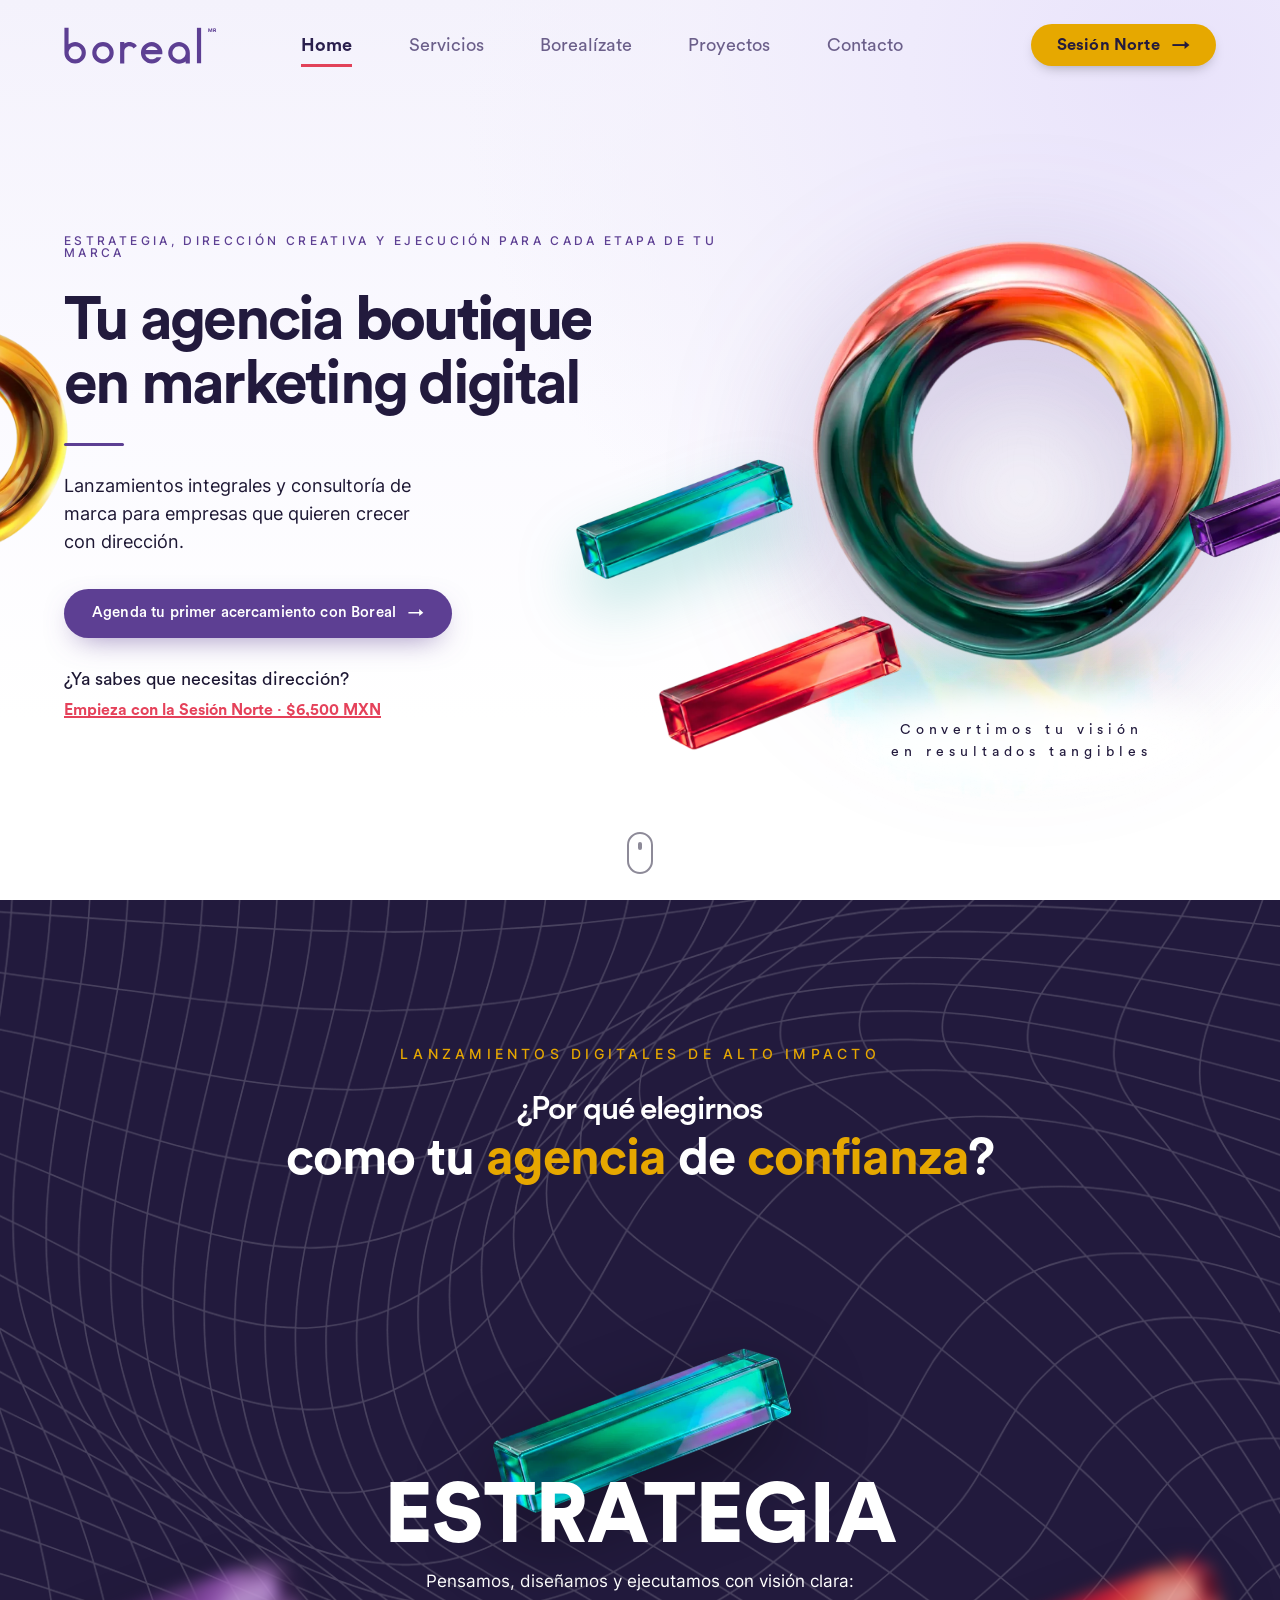
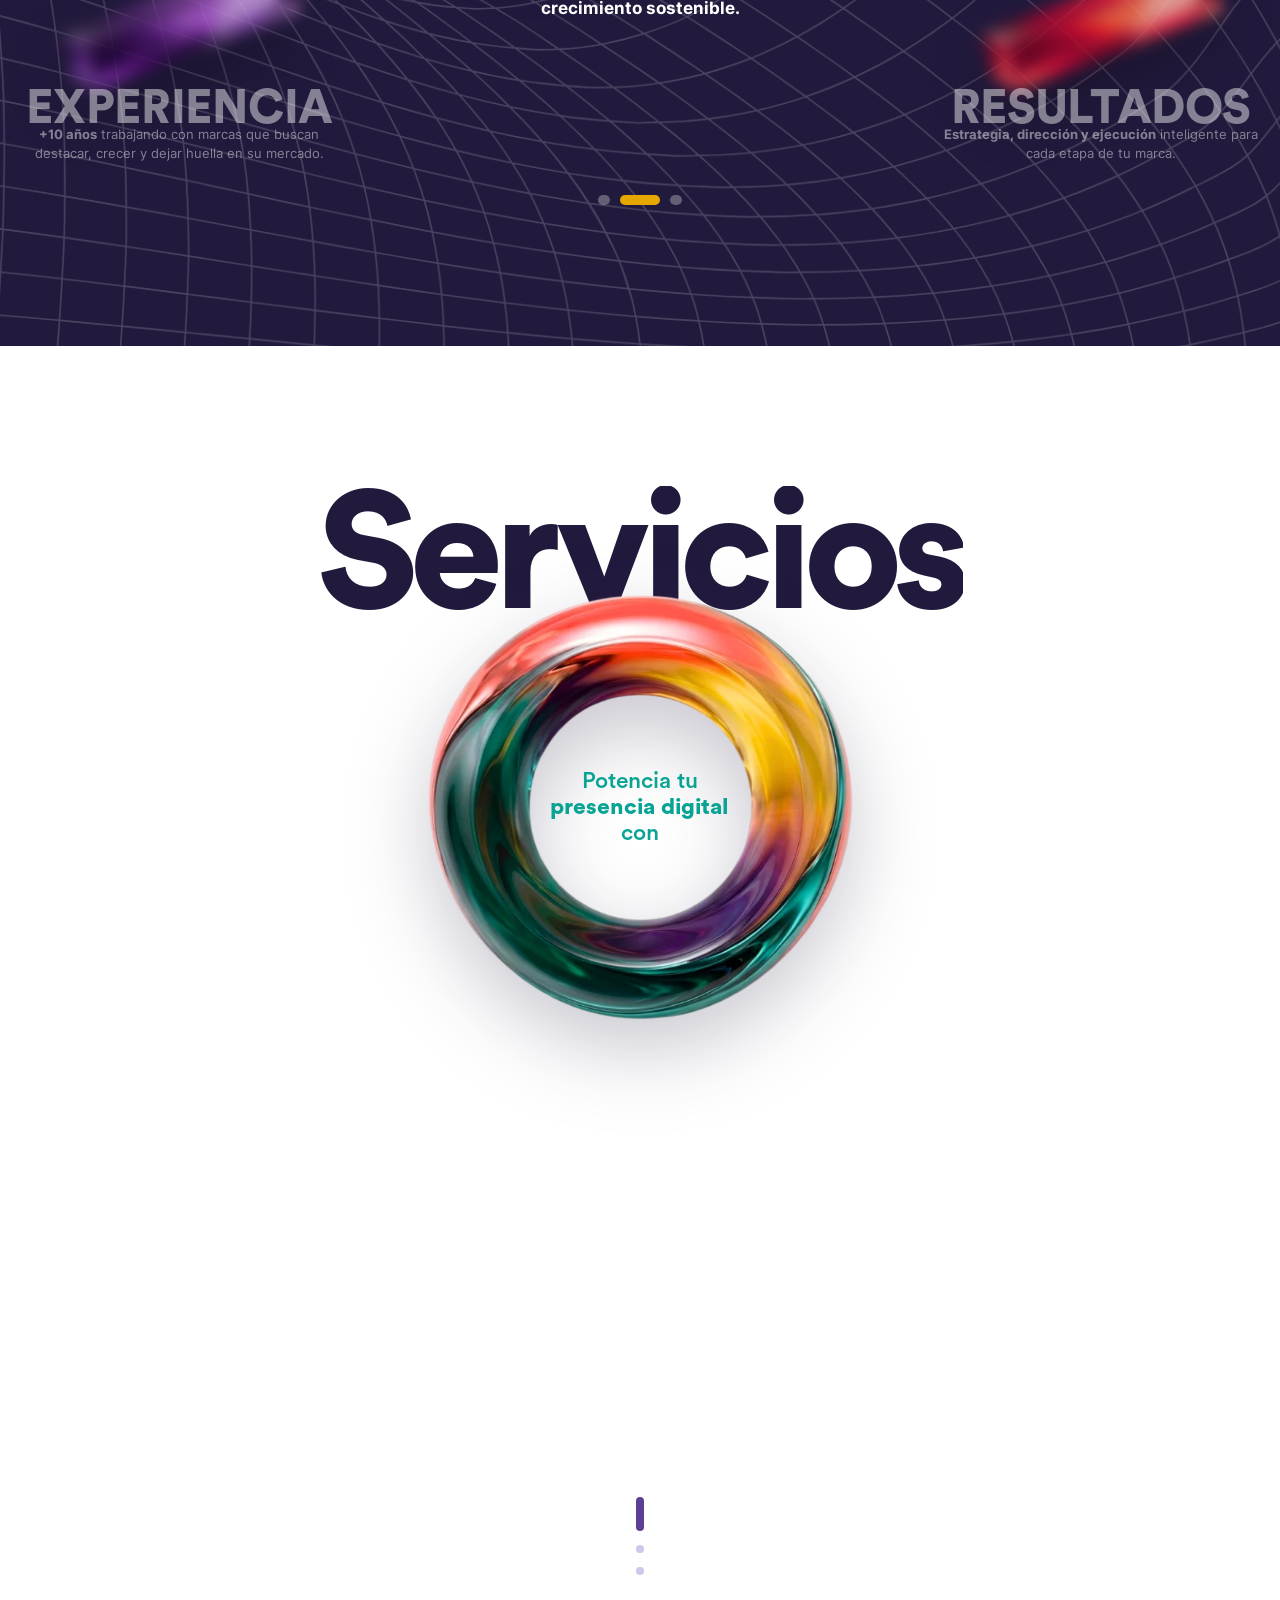
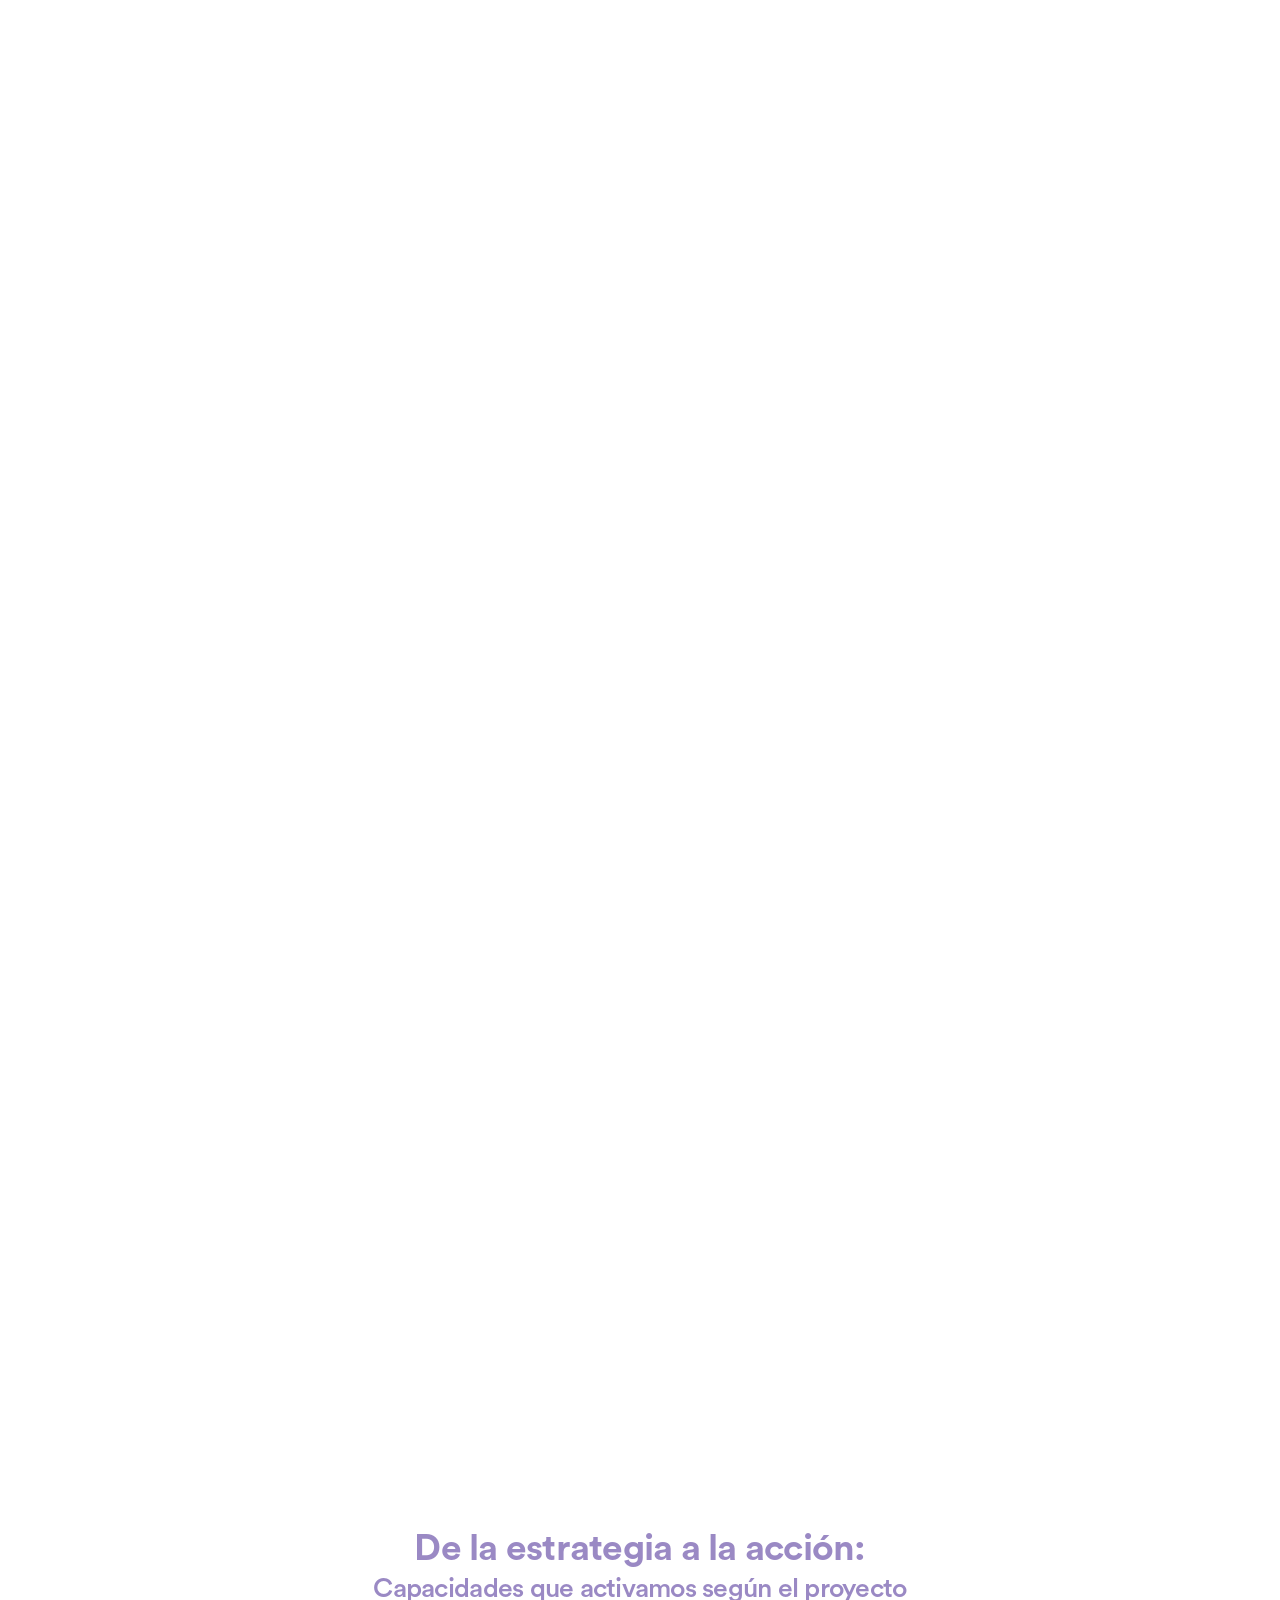
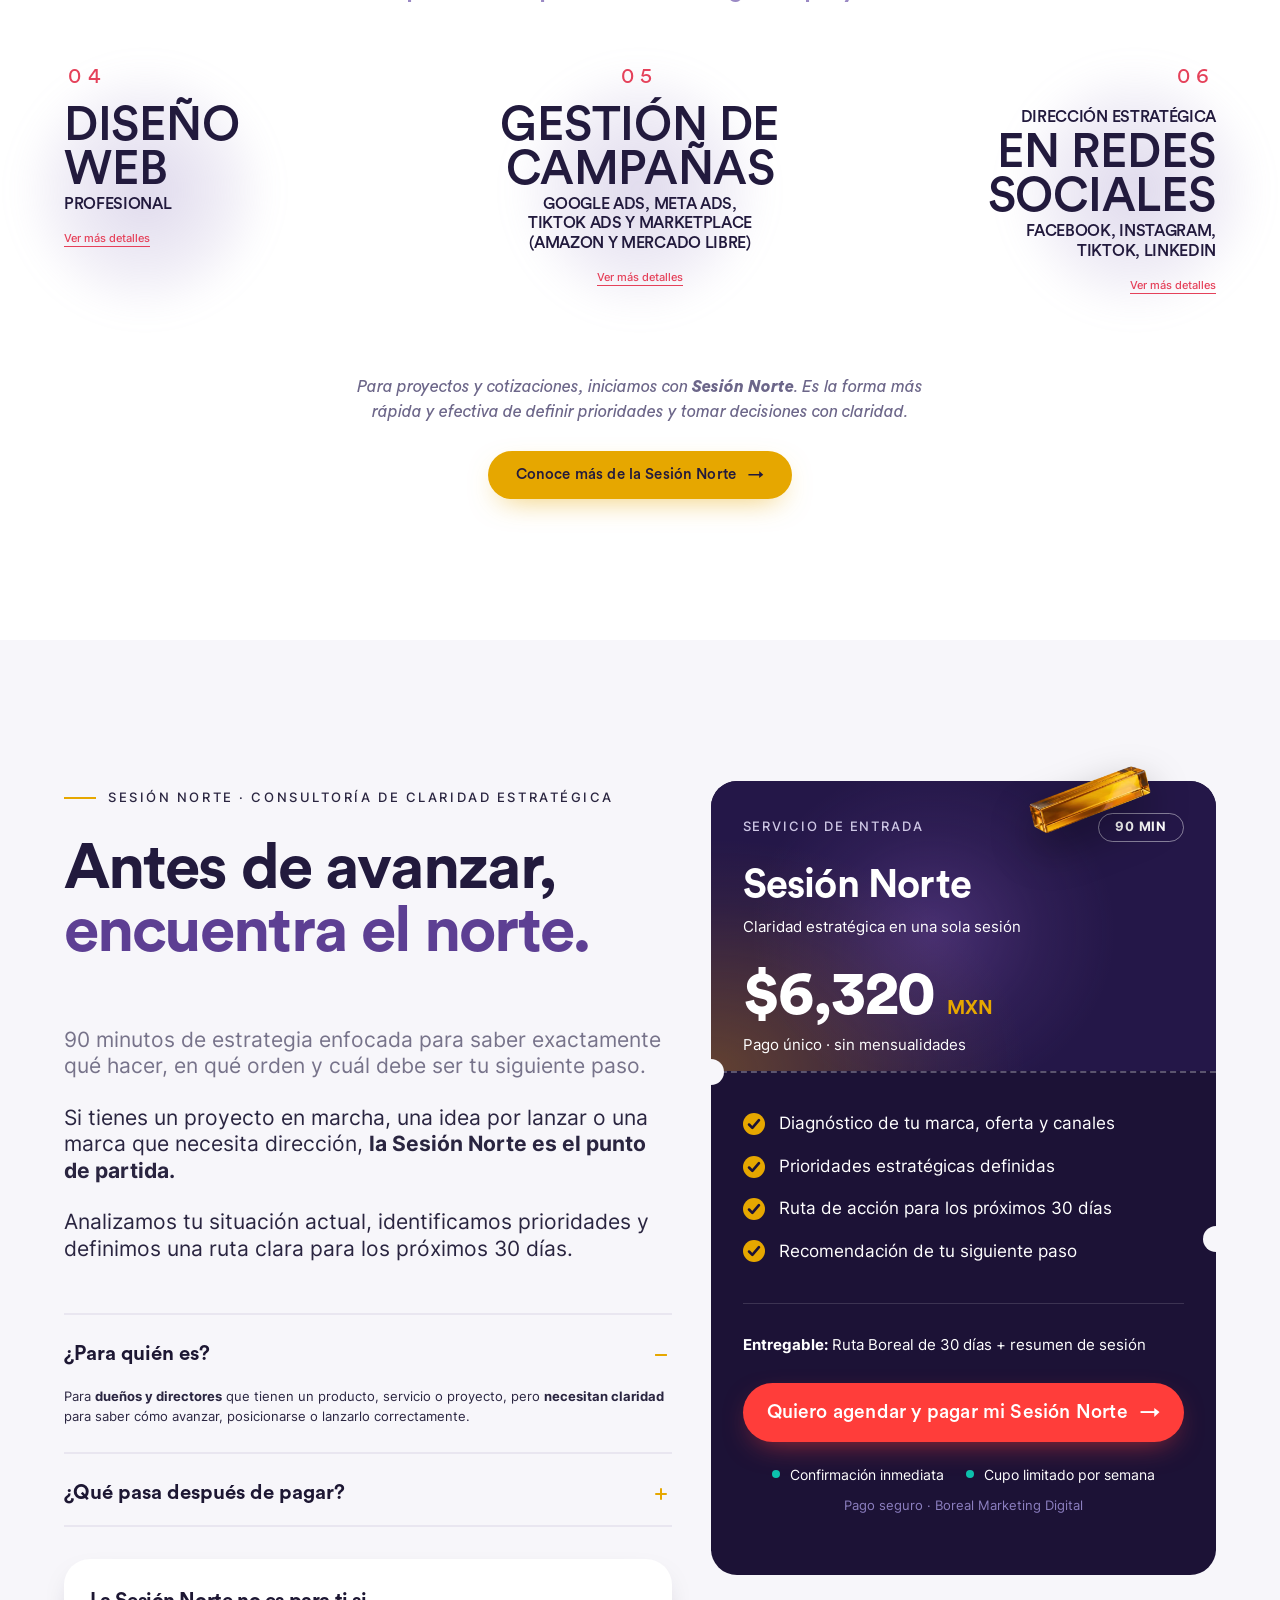
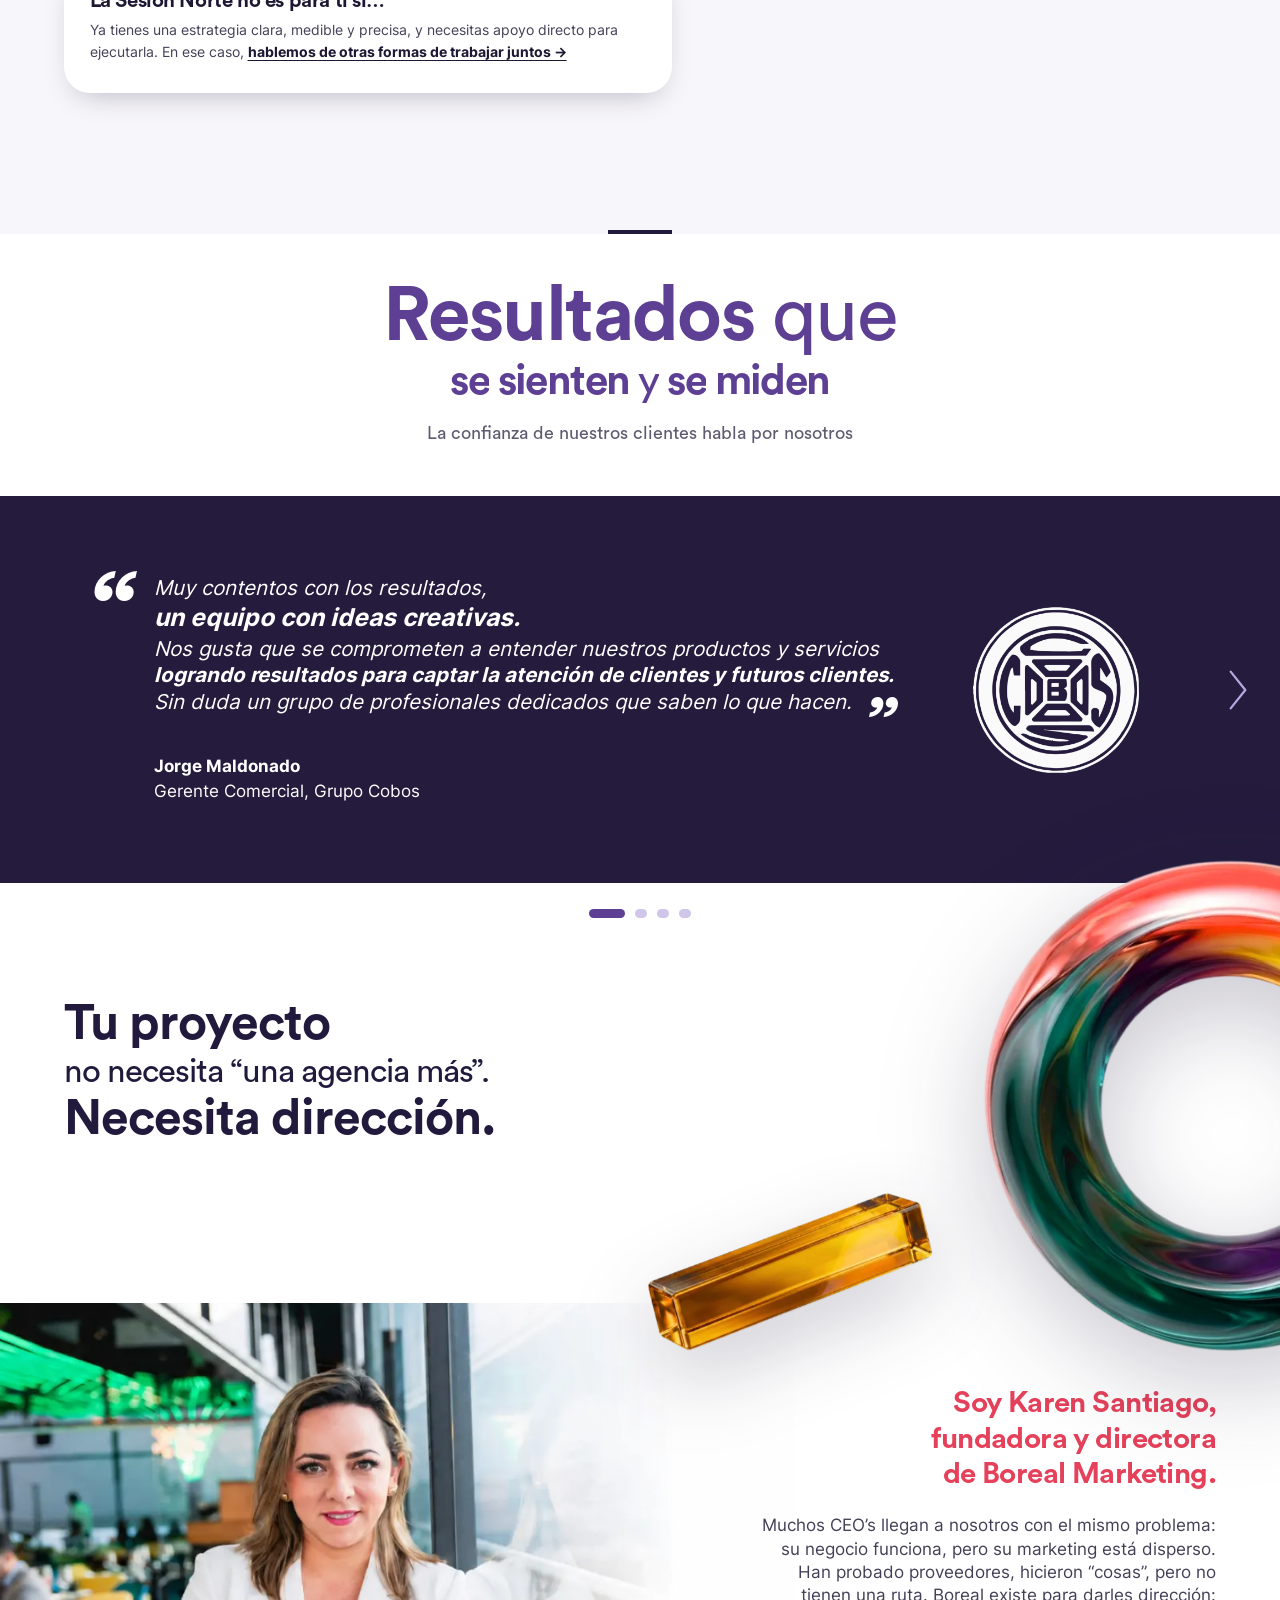
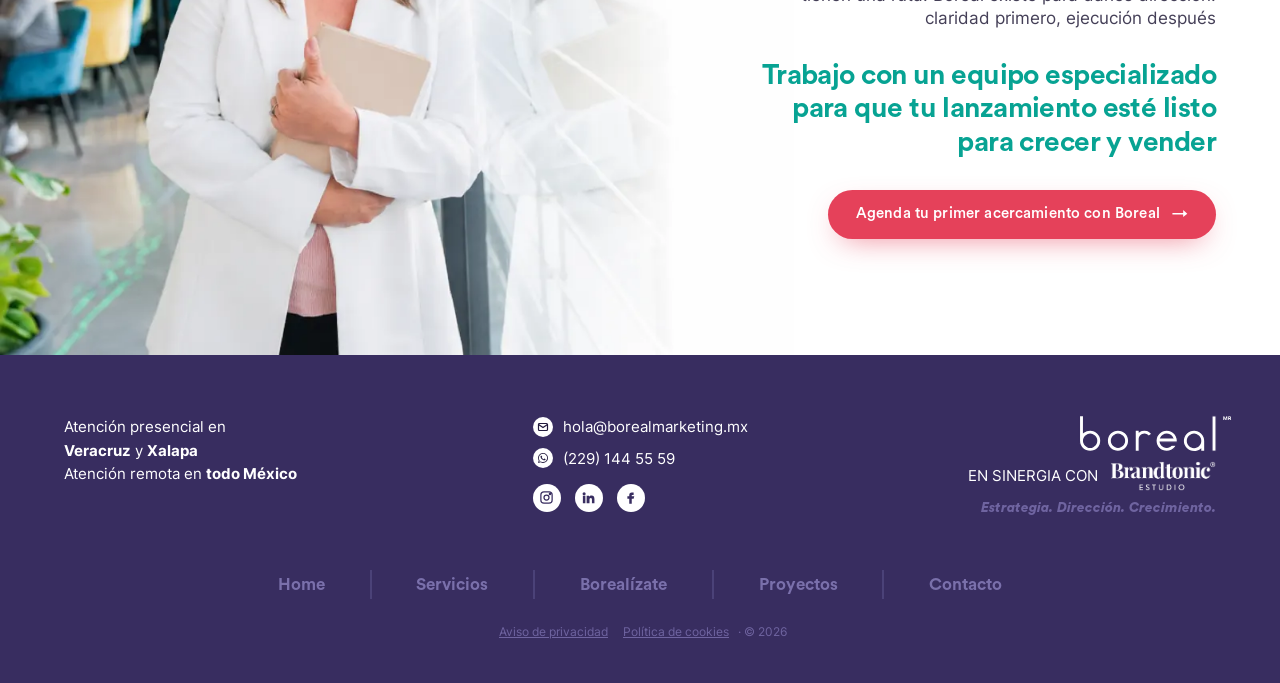
==== index.html @ efe6634d "Home · Servicios: área de clic más grande en 'Ver más detalles' y toda la tarjeta activa lleva al de" ====
<!doctype html>
<html lang="es">
<head>
<!-- Google Tag Manager -->
<script>(function(w,d,s,l,i){w[l]=w[l]||[];w[l].push({'gtm.start':
new Date().getTime(),event:'gtm.js'});var f=d.getElementsByTagName(s)[0],
j=d.createElement(s),dl=l!='dataLayer'?'&l='+l:'';j.async=true;j.src=
'https://www.googletagmanager.com/gtm.js?id='+i+dl;f.parentNode.insertBefore(j,f);
})(window,document,'script','dataLayer','GTM-55ZZ7DF');</script>
<!-- End Google Tag Manager -->
<script>/* Pantallas de más de 1920 px: todo el sitio escala en proporción (se diseña a 1920 y se amplía) */
(function(){var r=document.documentElement;function f(){var z=Math.max(1,innerWidth/1920);r.style.zoom=z>1?z:'';r.style.setProperty('--z',z);r.classList.toggle('wide',z>1)}f();addEventListener('resize',f)})();</script>
<meta charset="utf-8">
<meta name="viewport" content="width=device-width,initial-scale=1">
<title>Boreal · Agencia boutique en marketing digital</title>
<meta name="description" content="Estrategia, dirección creativa y ejecución para cada etapa de tu marca. Lanzamientos integrales y consultoría de marca en Veracruz, Xalapa y todo México.">
<meta name="theme-color" content="#221a3d">
<link rel="icon" href="assets/fig/fullcolor.webp">
<link rel="preload" href="assets/fonts/CircularStd-Bold.otf" as="font" type="font/otf" crossorigin>
<link rel="stylesheet" href="css/styles.css?v=202610191159">
</head>
<body data-page="home">
<!-- Google Tag Manager (noscript) -->
<noscript><iframe src="https://www.googletagmanager.com/ns.html?id=GTM-55ZZ7DF"
height="0" width="0" style="display:none;visibility:hidden"></iframe></noscript>
<!-- End Google Tag Manager (noscript) -->

<main>
  <!-- HERO -->
  <section class="hero">
    <!-- Composición 3D (proporciones tomadas del PDF, en unidades del ancho del hero) -->
    <div class="hero__art" aria-hidden="true">
      <div class="hero__glow"></div>
      <div class="hf hf--rays reveal" style="--d:.6s" data-speed=".08"><img src="assets/fig/destellos.webp" alt=""></div>
      <div class="hf hf--ring reveal reveal--scale" style="--d:.15s" data-speed=".08"><div data-mouse="-25"><img class="hero__ring" src="assets/fig/aro-redondo.webp" alt=""></div></div>
      <div class="hf hf--gold" data-speed=".2"><div data-mouse="-35"><img class="float" style="--r:0deg;--dur:10s" src="assets/fig/2.webp" alt=""></div></div>
      <div class="hf hf--teal reveal reveal--left" style="--d:.35s" data-speed=".3"><div data-mouse="45"><img class="float" style="--r:6deg;--dur:8s" src="assets/fig/5.webp" alt=""></div></div>
      <div class="hf hf--red" data-speed=".45"><div data-mouse="60"><img class="float" style="--r:52deg;--dur:11s" src="assets/fig/7.webp" alt=""></div></div>
      <div class="hf hf--purple" data-speed=".35"><div data-mouse="50"><img class="float" style="--r:18deg;--dur:9s" src="assets/fig/8.webp" alt=""></div></div>
      <p class="hero__tag reveal" style="--d:.9s">Convertimos tu visión<br>en resultados tangibles</p>
    </div>

    <div class="container hero__grid">
      <div class="hero__copy">
        <p class="eyebrow reveal">Estrategia, dirección creativa y ejecución para cada etapa de tu marca</p>
        <h1 class="split">Tu agencia <b>boutique</b><br class="br-d"> en marketing digital</h1>
        <div class="hero__rule reveal" style="--d:.5s"></div>
        <p class="hero__lead reveal" style="--d:.6s">Lanzamientos integrales y consultoría de marca para empresas que quieren crecer con dirección.</p>
        <a href="contacto" class="btn reveal" style="--d:.7s">Agenda tu primer acercamiento con Boreal <span class="arr">→</span></a>
        <div class="hero__alt reveal" style="--d:.8s">
          <p>¿Ya sabes que necesitas dirección?</p>
          <a href="sesion-norte">Empieza con la Sesión Norte · $6,500 MXN</a>
        </div>
      </div>
    </div>
    <div class="scroll-cue" aria-hidden="true"></div>
  </section>

  <!-- POR QUÉ -->
  <section class="section dark mesh pillars">
    <div class="container">
      <p class="eyebrow reveal" style="justify-content:center">Lanzamientos digitales de alto impacto</p>
      <h2 class="reveal" style="--d:.1s"><small>¿Por qué elegirnos</small>como tu <span class="c-gold">agencia</span> de <span class="c-gold">confianza</span>?</h2>
    </div>
    <!-- Carrusel: el activo va al centro (grande, arriba, prisma nítido); los inactivos a los lados (abajo, pequeños, translúcidos, prisma desenfocado) -->
    <div data-slider data-start="1" class="reveal" style="--d:.2s">
      <div class="pillars__stage">
        <div class="pillar"><div class="pillar__fig"><img class="float" style="--r:0deg;--dur:10s" src="assets/fig/8.webp" alt=""></div><h3>Experiencia</h3><p><b>+<span data-count="10">0</span> años</b> trabajando con marcas que buscan destacar, crecer y dejar huella en su mercado.</p></div>
        <div class="pillar"><div class="pillar__fig"><img class="float" style="--r:0deg;--dur:9s" src="assets/fig/5.webp" alt=""></div><h3>Estrategia</h3><p>Pensamos, diseñamos y ejecutamos con visión clara: <b>crecimiento sostenible.</b></p></div>
        <div class="pillar"><div class="pillar__fig"><img class="float" style="--r:0deg;--dur:11s" src="assets/fig/7.webp" alt=""></div><h3>Resultados</h3><p><b>Estrategia, dirección y ejecución</b> inteligente para cada etapa de tu marca.</p></div>
      </div>
      <div class="dots"></div>
    </div>
  </section>

  <!-- SERVICIOS -->
  <section class="section svc-section" id="servicios">
    <div class="container">
      <div class="svc-intro">
        <h2 class="split">Servicios</h2>
        <div class="svc-intro__row">
          <p class="reveal reveal--left">Potencia<br class="br-d"> tu<br class="br-m"> <b>presencia<br class="br-d"> digital</b> con</p>
          <div class="svc-intro__ring reveal reveal--scale" data-mouse="20"><img src="assets/fig/aro-redondo.webp" alt=""><p class="svc-intro__in" aria-hidden="true">Potencia tu <b>presencia digital</b> con</p></div>
        </div>
      </div>

    </div>

    <!-- Servicios principales: slider guiado por el scroll (la sección se queda fija y cada servicio aparece en su turno) -->
    <div class="svc-scroll" data-steps="3">
      <div class="svc-sticky">
        <p class="svc-sticky__title" aria-hidden="true">Servicios</p>
        <div class="container svc-stage">
          <article class="svc-item svc-item--1 svc-item--r">
            <span class="svc__n">01</span>
            <h3 class="svc__t"><span class="sm">Consultoría</span><br>de claridad<br>estratégica<small>De marca y posicionamiento</small></h3>
            <p class="svc__sub">• <b>Sesión Norte</b> (90 min)<br>• <b>Blueprint Boreal</b> (2 a 3 semanas)</p>
            <a class="link" href="servicios#consultoria">Ver más detalles</a>
          </article>
          <article class="svc-item svc-item--2">
            <span class="svc__n">02</span>
            <h3 class="svc__t"><span class="sm">Lanzamiento</span><br>integral<small>De marca y producto</small></h3>
            <a class="link" href="servicios#lanzamiento">Ver más detalles</a>
          </article>
          <article class="svc-item svc-item--3 svc-item--r">
            <span class="svc__n">03</span>
            <h3 class="svc__t">Mentorías<br><span class="sm">personalizadas</span><small>(1:1 y grupales)</small></h3>
            <a class="link" href="servicios#mentorias">Ver más detalles</a>
          </article>
          <div class="svc-prism" aria-hidden="true"><img class="float" style="--r:0deg;--dur:9s" src="assets/fig/6.webp" alt=""></div>
          <nav class="svc-dots" aria-label="Servicios"></nav>
        </div>
      </div>
    </div>

    <div class="container">
      <div class="caps">
        <h3 class="reveal">De la estrategia a la acción:<small>Capacidades que activamos según el proyecto</small></h3>
        <div class="caps__grid">
          <a href="servicios#accion" class="cap cap--l reveal" style="--d:0s"><span class="svc__n">04</span><h4><span class="xl">Diseño <br class="br-d">web</span><span class="sub">Profesional</span></h4><span class="link">Ver más detalles</span></a>
          <a href="servicios#accion" class="cap cap--c reveal" style="--d:.12s"><span class="svc__n">05</span><h4><span class="xl">Gestión de <br class="br-d">campañas</span><span class="sub">Google Ads, Meta Ads, <br class="br-d">TikTok Ads y Marketplace <br class="br-d">(Amazon y Mercado Libre)</span></h4><span class="link">Ver más detalles</span></a>
          <a href="servicios#accion" class="cap cap--r reveal" style="--d:.24s"><span class="svc__n">06</span><h4><span class="sub">Dirección estratégica</span><span class="xl">En redes <br class="br-d">sociales</span><span class="sub">Facebook, Instagram, <br class="br-d">TikTok, LinkedIn</span></h4><span class="link">Ver más detalles</span></a>
        </div>
        <p class="note reveal">Para proyectos y cotizaciones, iniciamos con <b>Sesión Norte</b>. Es la forma más rápida y efectiva de definir prioridades y tomar decisiones con claridad.</p>
        <a href="sesion-norte" class="btn btn--gold reveal">Conoce más de la Sesión Norte <span class="arr">→</span></a>
      </div>
    </div>
  </section>

  <!-- SESIÓN NORTE -->
  <section class="section lav" id="norte">
    <div class="container norte">
      <div class="norte__txt">
        <p class="eyebrow reveal">Sesión Norte · Consultoría de claridad estratégica</p>
        <h2 class="split">Antes de avanzar,<span>encuentra el norte.</span></h2>
        <p class="reveal lead-gray">90 minutos de estrategia enfocada para saber exactamente qué hacer, en qué orden y cuál debe ser tu siguiente paso.</p>
        <p class="reveal">Si tienes un proyecto en marcha, una idea por lanzar o una marca que necesita dirección, <b>la Sesión Norte es el punto de partida.</b></p>
        <p class="reveal">Analizamos tu situación actual, identificamos prioridades y definimos una ruta clara para los próximos 30 días.</p>
        <div class="acc reveal" data-single>
          <div class="acc__item open"><button class="acc__q" aria-expanded="true">¿Para quién es?<span class="acc__icon"></span></button>
            <div class="acc__a"><div><p>Para <b>dueños y directores</b> que tienen un producto, servicio o proyecto, pero <b>necesitan claridad</b> para saber cómo avanzar, posicionarse o lanzarlo correctamente.</p></div></div></div>
          <div class="acc__item"><button class="acc__q" aria-expanded="false">¿Qué pasa después de pagar?<span class="acc__icon"></span></button>
            <div class="acc__a"><div><p>Recibes confirmación inmediata y eliges día y horario en nuestro calendario. Al terminar la sesión recibes tu <b>Ruta Boreal de 30 días</b> y el resumen de sesión.</p></div></div></div>
        </div>
        <div class="notfor reveal">
          <h4>La Sesión Norte no es para ti si…</h4>
          <p>Ya tienes una estrategia clara, medible y precisa, y necesitas apoyo directo para ejecutarla. En ese caso, <a href="contacto">hablemos de otras formas de trabajar juntos →</a></p>
        </div>
      </div>

      <div class="norte__card reveal reveal--right"><div class="price-card" data-tilt>
        <img class="price-card__bar" src="assets/fig/6.webp" alt="">
        <div class="price-card__top">
          <div class="kicker">Servicio de entrada <b>90 MIN</b></div>
          <h3>Sesión Norte</h3>
          <p class="sub">Claridad estratégica en una sola sesión</p>
          <div class="price">$<span data-count="6500">0</span><small>MXN</small></div>
          <p class="once">Pago único · sin mensualidades</p>
        </div>
        <div class="price-card__body">
          <ul class="checks">
            <li>Diagnóstico de tu marca, oferta y canales</li>
            <li>Prioridades estratégicas definidas</li>
            <li>Ruta de acción para los próximos 30 días</li>
            <li>Recomendación de tu siguiente paso</li>
          </ul>
          <p class="deliv"><b>Entregable:</b> Ruta Boreal de 30 días + resumen de sesión</p>
          <a href="sesion-norte" class="btn btn--coral">Quiero agendar y pagar mi Sesión Norte <span class="arr">→</span></a>
          <div class="trust"><span>Confirmación inmediata</span><span>Cupo limitado por semana</span><small>Pago seguro · Boreal Marketing Digital</small></div>
        </div>
      </div></div>
    </div>
  </section>

  <!-- RESULTADOS -->
  <section class="section results" id="resultados" style="padding-bottom:0">
    <div class="container">
      <h2 class="split">Resultados <span>que</span><small>se sienten <span>y</span> se miden</small></h2>
      <p class="sub reveal">La confianza de nuestros clientes habla por nosotros</p>
    </div>
    <!-- Slider de testimonios: franja sólida, flechas según posición y dots abajo -->
    <div class="quote-slider reveal" data-tslider>
      <div class="quote">
        <div class="container quote__wrap">
          <button class="quote__arrow quote__arrow--prev" aria-label="Testimonio anterior"><svg viewBox="0 0 24 48" fill="none" stroke="currentColor" stroke-width="2.4" stroke-linecap="round" stroke-linejoin="round"><path d="M20 4 4 24l16 20"/></svg></button>
          <div class="quote__viewport">
            <div class="quote__track">
            <article class="quote__slide">
              <div>
                <blockquote>Muy contentos con los resultados, <span class="big">un equipo con ideas creativas.</span>Nos gusta que se comprometen a entender nuestros productos y servicios <strong>logrando resultados para captar la atención de clientes y futuros clientes.</strong> Sin duda un grupo de profesionales dedicados que saben lo que hacen.<span class="q-close">”</span></blockquote>
                <cite><b>Jorge Maldonado</b>Gerente Comercial, Grupo Cobos</cite>
              </div>
              <span class="quote__logo quote__logo--mask" role="img" aria-label="Grupo Cobos" style="-webkit-mask-image:url(assets/testimonios/logo-cobos.webp);mask-image:url(assets/testimonios/logo-cobos.webp);--ar:1/1;--lw:clamp(120px,calc(13 * var(--vw)),190px)"></span>
            </article>
            <article class="quote__slide">
              <div>
                <blockquote>He trabajado con Boreal por más de 4 años por lo que es una agencia que puedo recomendar ampliamente. En mi caso, <strong>su trabajo se sustenta en bases estratégicas que guían la ejecución de comunicación</strong>, no sólo se trata de manejo de redes "bonitas" sino efectivas que conectan con clientes potenciales. Karen como líder junto con su equipo han logrado destacar como agencia estratégica de marketing en Veracruz.<span class="q-close">”</span></blockquote>
                <cite><b>Paola Delgado</b>Co-Directora, Raffaello &amp; Laura</cite>
              </div>
              <span class="quote__logo quote__logo--mask" role="img" aria-label="Raffaello & Laura Trattoria" style="-webkit-mask-image:url(assets/testimonios/logo-raffaello.webp);mask-image:url(assets/testimonios/logo-raffaello.webp);--ar:840/451;--lw:clamp(150px,calc(15 * var(--vw)),220px)"></span>
            </article>
            <article class="quote__slide">
              <div>
                <blockquote>Muy profesionales, me armaron toda identidad de mi empresa desde el diseño de la marca hasta la creación de la página web. <strong>Cumplieron con todo lo prometido y fueron muy pacientes con mis tiempos</strong> de entrega. ¡Muchas gracias Boreal!<span class="q-close">”</span></blockquote>
                <cite><b>Dionisio Cos Malpica</b>Director, Dagsa Logistics</cite>
              </div>
              <span class="quote__logo quote__logo--mask" role="img" aria-label="Dagsa Logistics" style="-webkit-mask-image:url(assets/testimonios/logo-dagsa.webp);mask-image:url(assets/testimonios/logo-dagsa.webp);--ar:976/396;--lw:clamp(160px,calc(16 * var(--vw)),230px)"></span>
            </article>
            <article class="quote__slide">
              <div>
                <blockquote>Llevo trabajando con Boreal más de 10 años, y ha <strong>cumplido con todas mis expectativas, es una empresa comprometida y muy actualizada, va a la vanguardia</strong>; trabajar con ellos me deja siempre una muy buena experiencia y no dudo en recomendarla ampliamente, pone atención a tus peticiones y siempre está siendo proactiva en proponerte nuevas ideas.<span class="q-close">”</span></blockquote>
                <cite><b>Dra. Maribel Cobela</b>Directora, Stetic Dental Clinic Playa</cite>
              </div>
              <span class="quote__logo quote__logo--mask" role="img" aria-label="Stetic Dental Clinic" style="-webkit-mask-image:url(assets/testimonios/logo-stetic.webp);mask-image:url(assets/testimonios/logo-stetic.webp);--ar:1051/568;--lw:clamp(150px,calc(15 * var(--vw)),220px)"></span>
            </article>
            </div>
          </div>
          <button class="quote__arrow quote__arrow--next" aria-label="Siguiente testimonio"><svg viewBox="0 0 24 48" fill="none" stroke="currentColor" stroke-width="2.4" stroke-linecap="round" stroke-linejoin="round"><path d="M4 4l16 20L4 44"/></svg></button>
        </div>
      </div>
      <div class="dots light-dots quote__dots"></div>
    </div>
  </section>

  <!-- FUNDADORA -->
  <section class="section founder">
    <!-- Aro fijo (sin parallax), girando; su parte superior monta sobre la franja morada del testimonio -->
    <div class="founder__ring" aria-hidden="true"><img class="spin-slow" src="assets/fig/aro-redondo.webp" alt=""></div>
    <div class="container founder__head">
      <h2 class="split">Tu proyecto <span>no necesita “una agencia más”.</span> Necesita dirección.</h2>
    </div>
    <div class="founder__stage">
      <div class="founder__photo reveal"><img src="assets/img/karen-home.webp" alt="Karen Santiago, fundadora y directora de Boreal Marketing"></div>
      <div class="fig founder__prism" data-speed=".12"><img class="float" style="--r:-10deg" src="assets/fig/6.webp" alt=""></div>
      <div class="container founder__content">
        <div class="founder__txt">
          <h3 class="reveal">Soy Karen Santiago,<br>fundadora y directora<br>de Boreal Marketing.</h3>
          <p class="reveal">Muchos CEO’s llegan a nosotros con el mismo problema: su negocio funciona, pero su marketing está disperso. Han probado proveedores, hicieron “cosas”, pero no tienen una ruta. Boreal existe para darles dirección: claridad primero, ejecución después</p>
          <h4 class="reveal">Trabajo con un equipo especializado para que tu lanzamiento esté listo para crecer y vender</h4>
          <a href="contacto" class="btn btn--coral reveal">Agenda tu primer acercamiento con Boreal <span class="arr">→</span></a>
        </div>
      </div>
    </div>
  </section>
</main>

<script src="js/main.js?v=202610191159"></script>
</body>
</html>
---- css/styles.css ----
:root{--z:1;--vw:calc(1vw / var(--z));--vh:calc(1vh / var(--z))}
/* =========================================================
   BOREAL · Marketing Digital — estilos globales
   ========================================================= */

/* ---------- Tipografías ---------- */
@font-face{font-family:"Circular";src:url(../assets/fonts/CircularStd-Book.otf) format("opentype");font-weight:400;font-display:swap}
@font-face{font-family:"Circular";src:url(../assets/fonts/CircularStd-BookItalic.otf) format("opentype");font-weight:400;font-style:italic;font-display:swap}
@font-face{font-family:"Circular";src:url(../assets/fonts/CircularStd-Medium.otf) format("opentype");font-weight:500;font-display:swap}
@font-face{font-family:"Circular";src:url(../assets/fonts/CircularStd-MediumItalic.otf) format("opentype");font-weight:500;font-style:italic;font-display:swap}
@font-face{font-family:"Circular";src:url(../assets/fonts/CircularStd-Bold.otf) format("opentype");font-weight:700;font-display:swap}
@font-face{font-family:"Circular";src:url(../assets/fonts/CircularStd-Black.otf) format("opentype");font-weight:900;font-display:swap}
@font-face{font-family:"Circular";src:url(../assets/fonts/CircularStd-BlackItalic.otf) format("opentype");font-weight:900;font-style:italic;font-display:swap}
@font-face{font-family:"Inter";src:url(../assets/fonts/Inter-Light.ttf) format("truetype");font-weight:300;font-display:swap}
@font-face{font-family:"Inter";src:url(../assets/fonts/Inter-Regular.ttf) format("truetype");font-weight:400;font-display:swap}
@font-face{font-family:"Inter";src:url(../assets/fonts/Inter-Medium.ttf) format("truetype");font-weight:500;font-display:swap}
@font-face{font-family:"Inter";src:url(../assets/fonts/Inter-SemiBold.ttf) format("truetype");font-weight:600;font-display:swap}
@font-face{font-family:"Inter";src:url(../assets/fonts/Inter-Bold.ttf) format("truetype");font-weight:700;font-display:swap}

/* ---------- Tokens ---------- */
:root{
  --night:#221a3d;
  --night-2:#2c2250;
  --night-3:#16102b;
  --footer:#382d60;
  --purple:#5d3f93;
  --purple-soft:#9a89c4;
  --lavender:#f3f1fa;
  --lilac:#e7e2f5;
  --gold:#e6a700;
  --gold-2:#f5bd1f;
  --coral:#e5415a;
  --coral-2:#f0364c;
  --teal:#07a393;
  --teal-2:#0cc2ae;
  --ink:#1d1733;
  --muted:#5f5a70;
  --white:#fff;
  --radius:22px;
  --radius-sm:12px;
  --ease:cubic-bezier(.22,1,.36,1);
  --ease-in-out:cubic-bezier(.76,0,.24,1);
  --gutter:clamp(16px,calc(5 * var(--vw)),80px);
  --max:1280px;
  --head:"Circular","Inter",system-ui,sans-serif;
  --body:"Inter",system-ui,sans-serif;
}

*,*::before,*::after{box-sizing:border-box}
html{overflow-x:hidden;overflow-x:clip;scroll-behavior:smooth;-webkit-text-size-adjust:100%}
body{margin:0;font-family:var(--body);color:var(--ink);background:var(--white);line-height:1.55;overflow-x:clip;-webkit-font-smoothing:antialiased}
img{max-width:100%;display:block}
a{color:inherit;text-decoration:none}
button{font:inherit;cursor:pointer;border:0;background:none;color:inherit}
h1,h2,h3,h4{font-family:var(--head);line-height:1.05;margin:0;letter-spacing:-.02em}
p{margin:0 0 1em}
::selection{background:var(--gold);color:var(--night)}

.container{width:100%;max-width:calc(var(--max) + 2 * var(--gutter));margin-inline:auto;padding-inline:var(--gutter)}
.section{position:relative;padding-block:clamp(72px,calc(11 * var(--vw)),150px);overflow:hidden}
.dark{background:var(--night);color:#fff}
.dark .muted{color:#bdb4d8}
.lav{background:var(--lavender)}
.muted{color:var(--muted)}
.c-gold{color:var(--gold)}.c-coral{color:var(--coral)}.c-teal{color:var(--teal)}.c-purple{color:var(--purple)}.c-lilac{color:var(--purple-soft)}
.t-center{text-align:center}
.sr-only{position:absolute;width:1px;height:1px;overflow:hidden;clip:rect(0 0 0 0);white-space:nowrap}

/* Textura de malla */
.mesh::before{content:"";position:absolute;inset:0;background:url(../assets/fig/textura.webp) center/cover no-repeat;opacity:.18;pointer-events:none;animation:meshDrift 30s ease-in-out infinite alternate}
.mesh>*{position:relative;z-index:1}
@keyframes meshDrift{from{transform:scale(1.05) translate3d(0,0,0)}to{transform:scale(1.18) translate3d(-2%,2%,0)}}

/* ---------- Eyebrow / etiquetas ---------- */
.eyebrow{display:inline-flex;align-items:center;gap:12px;font:500 12px/1 var(--body);letter-spacing:.28em;text-transform:uppercase;color:var(--purple)}
.eyebrow::before{content:"";width:32px;height:2px;background:var(--gold);transform-origin:left;transition:transform 1s var(--ease) .2s}
.dark .eyebrow{color:var(--gold)}
.reveal:not(.in) .eyebrow::before,.eyebrow.reveal:not(.in)::before{transform:scaleX(0)}
.pill{display:inline-flex;align-items:center;gap:8px;padding:7px 14px;border-radius:99px;background:rgba(255,255,255,.08);border:1px solid rgba(255,255,255,.14);font:600 11px/1 var(--body);letter-spacing:.18em;text-transform:uppercase;color:var(--gold)}
.pill::before{content:"";width:7px;height:7px;border-radius:50%;background:var(--gold);box-shadow:0 0 0 0 rgba(230,167,0,.6);animation:pulse 2s infinite}
@keyframes pulse{70%{box-shadow:0 0 0 10px rgba(230,167,0,0)}100%{box-shadow:0 0 0 0 rgba(230,167,0,0)}}

/* ---------- Botones ---------- */
.btn{--bg:var(--purple);--fg:#fff;position:relative;display:inline-flex;align-items:center;gap:12px;padding:16px 28px;border-radius:99px;background:var(--bg);color:var(--fg);font:500 15px/1.1 var(--head);letter-spacing:.01em;overflow:hidden;isolation:isolate;box-shadow:0 10px 30px -12px color-mix(in srgb,var(--bg) 70%,transparent);transition:transform .5s var(--ease),box-shadow .5s var(--ease)}
.btn::before{content:"";position:absolute;inset:0;z-index:-1;background:linear-gradient(110deg,transparent 30%,rgba(255,255,255,.35) 50%,transparent 70%);transform:translateX(-120%);transition:transform .9s var(--ease)}
.btn:hover::before{transform:translateX(120%)}
.btn:hover{transform:translateY(-3px);box-shadow:0 18px 40px -14px color-mix(in srgb,var(--bg) 80%,transparent)}
.btn .arr{display:inline-block;transition:transform .5s var(--ease)}
.btn:hover .arr{transform:translateX(5px)}
.btn--gold{--bg:var(--gold);--fg:var(--night)}
.btn--coral{--bg:var(--coral);--fg:#fff}
.btn--teal{--bg:var(--teal);--fg:#fff}
.btn--night{--bg:var(--night);--fg:#fff}
.btn--ghost{--bg:rgba(255,255,255,.85);--fg:var(--night)}
.btn--sm{padding:11px 20px;font-size:14px}
.link{position:relative;color:var(--coral);font-weight:500;font-size:14px;background:linear-gradient(currentColor,currentColor) 0 100%/100% 1px no-repeat;transition:background-size .5s var(--ease)}
.link:hover{background-size:0 1px;background-position:100% 100%}

/* ---------- Header ---------- */
.header{position:fixed;inset:0 0 auto;z-index:50;transition:transform .6s var(--ease),background .4s,box-shadow .4s,backdrop-filter .4s}
.header__in{display:flex;align-items:center;justify-content:space-between;gap:24px;height:84px}
.header.scrolled{background:rgba(255,255,255,.78);backdrop-filter:blur(16px) saturate(1.4);-webkit-backdrop-filter:blur(16px) saturate(1.4);box-shadow:0 1px 0 rgba(34,26,61,.08)}
.header.hidden{transform:translateY(-100%)}
body.on-dark .header:not(.scrolled){color:#fff}
body.on-dark .header.scrolled{background:rgba(34,26,61,.78);color:#fff;box-shadow:0 1px 0 rgba(255,255,255,.06)}
.logo{display:inline-flex;align-items:center;color:var(--purple);transition:opacity .3s}
.logo:hover{opacity:.8}
.logo-svg{display:block;height:34px;width:auto;overflow:visible}
body.on-dark .logo,.dark .logo{color:#fff}
.nav{display:flex;align-items:center;gap:clamp(18px,calc(3 * var(--vw)),44px)}
.nav a{position:relative;font:400 15px/1 var(--head);padding:6px 0;opacity:.85;transition:opacity .3s}
.nav a::after{content:"";position:absolute;left:0;right:0;bottom:-2px;height:2px;background:var(--coral);border-radius:2px;transform:scaleX(0);transform-origin:right;transition:transform .5s var(--ease)}
.nav a:hover{opacity:1}
.nav a:hover::after,.nav a.active::after{transform:scaleX(1);transform-origin:left}
.nav a.active{font-weight:700;opacity:1}
.burger{display:none;width:46px;height:46px;border-radius:50%;position:relative;background:rgba(93,63,147,.1)}
body.on-dark .burger{background:rgba(255,255,255,.12)}
.burger span{position:absolute;left:14px;right:14px;height:2px;background:currentColor;border-radius:2px;transition:transform .5s var(--ease),opacity .3s}
.burger span:nth-child(1){top:17px}.burger span:nth-child(2){top:22px}.burger span:nth-child(3){top:27px}
.menu-open .burger span:nth-child(1){transform:translateY(5px) rotate(45deg)}
.menu-open .burger span:nth-child(2){opacity:0}
.menu-open .burger span:nth-child(3){transform:translateY(-5px) rotate(-45deg)}

/* Menú móvil */
.mnav{position:fixed;inset:0;z-index:45;background:var(--night);color:#fff;display:flex;flex-direction:column;justify-content:center;padding:100px var(--gutter) 40px;clip-path:circle(0 at calc(100% - 40px) 42px);transition:clip-path .9s var(--ease-in-out);overflow:hidden}
.mnav::before{content:"";position:absolute;inset:0;background:url(../assets/fig/textura.webp) center/cover;opacity:.15}
.menu-open .mnav{clip-path:circle(150% at calc(100% - 40px) 42px)}
.mnav a{position:relative;display:block;font:700 clamp(34px,calc(9 * var(--vw)),54px)/1.2 var(--head);letter-spacing:-.03em;transform:translateY(40px);opacity:0;transition:transform .7s var(--ease),opacity .7s var(--ease),color .3s}
.mnav a:hover,.mnav a.active{color:var(--gold)}
.menu-open .mnav a{transform:none;opacity:1}
.mnav .btn{margin-top:28px;align-self:flex-start;opacity:0;transform:translateY(30px);transition:.7s var(--ease) .45s}
.menu-open .mnav .btn{opacity:1;transform:none}
.mnav__ring{position:absolute;right:-80px;bottom:-60px;width:320px;opacity:.8;animation:spin 30s linear infinite}
.menu-open{overflow:hidden}
.menu-open .header{background:transparent!important;box-shadow:none!important;color:#fff;backdrop-filter:none!important}
.menu-open .header .logo{color:#fff}
.menu-open .header .btn{opacity:0;pointer-events:none}

/* ---------- Progreso de scroll ---------- */
.progress{position:fixed;top:0;left:0;height:3px;width:100%;z-index:60;background:linear-gradient(90deg,var(--purple),var(--coral),var(--gold),var(--teal));transform-origin:left;transform:scaleX(0)}

/* ---------- Transición de página ---------- */
.curtain{position:fixed;inset:0;z-index:100;pointer-events:none;display:grid;place-items:center}
.curtain__panel{position:absolute;inset:0;background:var(--night);transform:translateY(0);transition:transform .9s var(--ease-in-out)}
.curtain__panel:nth-child(2){background:var(--purple);transition-delay:.08s}
.curtain__panel:nth-child(3){background:var(--gold);transition-delay:.16s}
.curtain__logo{position:relative;z-index:2;font:500 clamp(48px,calc(8 * var(--vw)),88px)/1 var(--head);letter-spacing:-.04em;color:#fff;display:flex;align-items:center;gap:6px;transition:opacity .5s,transform .8s var(--ease)}
.curtain__logo .logo-svg{height:clamp(60px,calc(9 * var(--vw)),116px)}
.curtain__logo .logo-ring{transform-box:fill-box;transform-origin:50% 50%;animation:spin 1.6s var(--ease) infinite}
/* orden: panel noche arriba */
.curtain__panel:nth-child(1){z-index:1}.curtain__panel:nth-child(2){z-index:0}.curtain__panel:nth-child(3){z-index:-1}
body.loaded .curtain__panel{transform:translateY(-101%)}
body.loaded .curtain__panel:nth-child(1){transition-delay:.16s}
body.loaded .curtain__panel:nth-child(3){transition-delay:0s}
body.loaded .curtain__logo{opacity:0;transform:translateY(-30px)}
body.leaving .curtain{pointer-events:all}
body.leaving .curtain__panel{transform:translateY(0);transition-duration:.7s}
body.leaving .curtain__panel:nth-child(1){transition-delay:.14s}
body.leaving .curtain__panel:nth-child(2){transition-delay:.07s}
body.leaving .curtain__panel:nth-child(3){transition-delay:0s}
body.leaving .curtain__logo{opacity:1;transform:none;transition-delay:.4s}
body.no-curtain .curtain__panel{transition:none!important}

/* ---------- Reveal ---------- */
.reveal{opacity:0;transform:translateY(40px)}
.reveal.reveal{transition:opacity 1.1s var(--ease) var(--d,0s),transform 1.1s var(--ease) var(--d,0s)}
.reveal.in{opacity:1;transform:none}
.reveal--left{transform:translateX(-60px)}
.reveal--right{transform:translateX(60px)}
.reveal--scale{transform:scale(.9)}
.reveal--clip{opacity:1;transform:none}
.reveal--clip.reveal--clip{transition:none}
.reveal--clip>img{clip-path:inset(100% 0 0 0);transform:scale(1.25);transition:clip-path 1.4s var(--ease-in-out) var(--d,0s),transform 1.8s var(--ease) var(--d,0s)}
.reveal--clip.in>img{clip-path:inset(0 0 0 0);transform:scale(1)}
.reveal--clip>figcaption,.reveal--clip>blockquote{opacity:0;transform:translateY(20px);transition:opacity .9s var(--ease) .7s,transform .9s var(--ease) .7s}
.reveal--clip.in>figcaption,.reveal--clip.in>blockquote{opacity:1;transform:none}
/* Titulares palabra por palabra */
.split .w{display:inline-block;overflow:hidden;vertical-align:top;padding-bottom:.08em;margin-bottom:-.08em}
.split .w>span{display:inline-block;transform:translateY(110%);transition:transform 1.1s var(--ease);transition-delay:calc(var(--i)*55ms + var(--d,0s))}
.split.in .w>span{transform:none}

/* ---------- Figuras 3D ---------- */
.fig{position:absolute;pointer-events:none;z-index:0;will-change:transform}
.fig img{width:100%;height:auto;filter:drop-shadow(0 30px 40px rgba(34,26,61,.22))}
.fig--blur img{filter:blur(6px)}
.fig--blur-lg img{filter:blur(12px)}
.float{animation:float var(--dur,9s) ease-in-out infinite;animation-delay:var(--delay,0s)}
.spin-slow{animation:spin 40s linear infinite}
@keyframes float{0%,100%{transform:translate3d(0,0,0) rotate(var(--r,0deg))}50%{transform:translate3d(0,-22px,0) rotate(calc(var(--r,0deg) + 6deg))}}
@keyframes spin{to{transform:rotate(360deg)}}

/* ---------- Hero (Home) ---------- */
/* Difuminado violeta del PDF: entra desde arriba a la derecha y se desvanece a blanco abajo a la izquierda */
.hero{position:relative;container-type:inline-size;min-height:max(calc(100 * var(--vh)),720px);display:flex;align-items:center;padding:130px 0 80px;overflow:hidden;background:
  radial-gradient(ellipse 70% 90% at 92% 8%,#e9e3fb 0%,#efebfc 30%,rgba(243,240,252,.7) 55%,rgba(255,255,255,0) 80%),
  linear-gradient(180deg,#f4f2fc 0%,#fbfaff 45%,#fff 80%)}
.hero__grid{display:block;position:relative;z-index:2}
.hero__copy{max-width:min(780px,54cqw)}
.hero h1{font-size:clamp(40px,4.75cqw,74px);font-weight:700;color:var(--night);letter-spacing:-.045em;margin:18px 0 26px}
.hero h1 b{font-weight:900}
.hero__rule{width:60px;height:3px;background:var(--purple);margin-bottom:26px;border-radius:3px}
.hero__lead{font-size:clamp(16px,calc(1.4 * var(--vw)),19px);max-width:34ch;color:var(--ink);margin-bottom:34px}
.hero__alt{margin-top:28px;font-family:var(--head)}
.hero__alt p{margin:0 0 4px;font-size:18px}
.hero__alt a{color:var(--coral);font-weight:700;background:linear-gradient(currentColor,currentColor) 0 100%/100% 2px no-repeat;transition:background-size .5s var(--ease)}
.hero__alt a:hover{background-size:0 2px;background-position:100% 100%}
/* Composición 3D: medidas del PDF (1440px de ancho) expresadas en cqw del hero */
.hero__art{position:absolute;inset:0;pointer-events:none}
.hf{position:absolute;will-change:transform}
.hf img{display:block;width:100%;height:auto}
.hf--ring{left:62.2cqw;top:calc(50% - 17.6cqw);width:35.2cqw}
.hero__ring{animation:spin 60s linear infinite;filter:drop-shadow(0 40px 70px rgba(93,63,147,.3))}
.hf--teal{left:41.7cqw;top:calc(50% - 7cqw);width:23.3cqw;z-index:2}
.hf--teal img{filter:drop-shadow(0 30px 30px rgba(7,163,147,.25))}
.hf--red{left:47.8cqw;top:calc(50% + 6cqw);width:26cqw;z-index:2}
.hf--purple{left:90cqw;top:calc(50% - 5cqw);width:20cqw}
.hf--gold{left:-15.8cqw;top:22.4cqw;width:25cqw}
.hero__glow{position:absolute;left:62cqw;top:calc(50% - 10cqw);width:36cqw;height:30cqw;background:radial-gradient(closest-side,rgba(255,255,255,.95),rgba(255,255,255,.6) 45%,rgba(255,255,255,0));filter:blur(10px)}
.hero__tag{position:absolute;left:79.8cqw;top:calc(50% + 21cqw);transform:translateX(-50%);width:max-content;margin:0;font:400 clamp(12px,1.1cqw,16px)/1.6 var(--head);letter-spacing:.35em;text-align:center;color:var(--night)}
.hero__tag.reveal{transform:translate(-50%,20px)}.hero__tag.reveal.in{transform:translateX(-50%)}
.scroll-cue{position:absolute;left:50%;bottom:26px;transform:translateX(-50%);width:26px;height:42px;border:2px solid currentColor;border-radius:20px;opacity:.5}
.scroll-cue::after{content:"";position:absolute;left:50%;top:8px;width:4px;height:8px;margin-left:-2px;border-radius:4px;background:currentColor;animation:cue 2s var(--ease) infinite}
@keyframes cue{0%{transform:translateY(0);opacity:1}80%{transform:translateY(14px);opacity:0}100%{opacity:0}}


/* ---------- Pilares (slider) ---------- */
.pillars{text-align:center}
.pillars h2{font-size:clamp(30px,calc(4 * var(--vw)),54px);font-weight:700;margin-top:18px}
.pillars h2 small{display:block;font-size:.62em;font-weight:500;margin-bottom:6px}
.pillars .eyebrow::before{display:none}
.pillars__stage{position:relative;height:clamp(440px,calc(44 * var(--vw)),640px);margin-top:clamp(10px,calc(2 * var(--vw)),30px)}
/* --off: distancia horizontal de los laterales; --drop: cuánto bajan los inactivos */
.pillar{--off:min(calc(36 * var(--vw)),520px);--drop:clamp(120px,calc(15 * var(--vw)),220px);position:absolute;left:50%;top:0;width:min(640px,calc(80 * var(--vw)));display:flex;flex-direction:column;align-items:center;text-align:center;cursor:pointer;
  transform:translate(-50%,var(--drop));opacity:0;transition:transform 1.1s var(--ease),opacity .9s var(--ease)}
.pillar.active{transform:translate(-50%,0);opacity:1;cursor:default;z-index:2}
.pillar.prev{transform:translate(calc(-50% - var(--off)),var(--drop));opacity:1}
.pillar.next{transform:translate(calc(-50% + var(--off)),var(--drop));opacity:1}
.pillar__fig{width:clamp(220px,calc(32 * var(--vw)),460px);margin-bottom:calc(clamp(220px,calc(32 * var(--vw)),460px) * -.36);transform:scale(.8) translateY(8%);filter:blur(9px);opacity:.85;transition:transform 1.1s var(--ease),filter 1.1s var(--ease),opacity 1.1s}
.pillar__fig img{width:100%;filter:drop-shadow(0 30px 40px rgba(0,0,0,.35))}
.pillar.active .pillar__fig{transform:none;filter:blur(0);opacity:1}
.pillar h3{position:relative;font:900 clamp(56px,calc(6.6 * var(--vw)),96px)/1 var(--head);text-transform:uppercase;letter-spacing:-.01em;color:#fff;transform:scale(.56);transform-origin:50% 50%;opacity:.45;transition:transform 1.1s var(--ease),opacity 1.1s var(--ease)}
.pillar p{max-width:40ch;margin:clamp(-26px,calc(-2 * var(--vw)),-14px) 0 0;color:#fff;font-size:clamp(12px,calc(1 * var(--vw)),14px);opacity:.45;transition:font-size 1.1s var(--ease),opacity 1.1s var(--ease),margin 1.1s var(--ease)}
.pillar.active h3{transform:none;opacity:1}
.pillar.active p{font-size:clamp(15px,calc(1.35 * var(--vw)),19px);opacity:1;margin-top:10px}
.pillar:not(.active):hover h3{opacity:.7}
.pillar.fading{opacity:0;transition:opacity .35s}
@media (max-width:820px){
  .pillars__stage{height:clamp(360px,calc(96 * var(--vw)),440px)}
  .pillar{--off:calc(66 * var(--vw));--drop:70px;width:calc(86 * var(--vw))}
  .pillar:not(.active) p{opacity:0}
  .pillar__fig{width:calc(62 * var(--vw));margin-bottom:calc(-22 * var(--vw))}
  .pillar h3{font-size:clamp(40px,calc(11 * var(--vw)),60px)}
}
.dots{display:flex;gap:10px;justify-content:center;margin-top:20px}
.dots button{width:10px;height:10px;border-radius:10px;background:rgba(255,255,255,.3);transition:width .6s var(--ease),background .4s}
.dots button.active{width:40px;background:var(--gold)}
.lav .dots button,.light-dots button{background:#cfc6ea}
.lav .dots button.active,.light-dots button.active{background:var(--purple)}

/* ---------- Servicios (home) ---------- */
.svc-intro{position:relative;text-align:center}
.svc-intro h2{font:900 clamp(64px,calc(13 * var(--vw)),190px)/.85 var(--head);color:var(--night);letter-spacing:-.05em}
.svc-intro__row{display:grid;grid-template-columns:1fr auto 1fr;align-items:center;gap:clamp(16px,calc(3 * var(--vw)),40px);margin-top:calc(-3.8 * var(--vw))}
.svc-intro__row p{font:500 clamp(22px,calc(2.8 * var(--vw)),40px)/1.1 var(--head);color:var(--teal);margin:0}
.svc-intro__row p:first-child{text-align:left}
.svc-intro__row p:last-child{text-align:right;font-weight:700}
/* aro-redondo.webp: aro perfectamente circular y centrado (ocupa ~93% de la imagen), así el giro no se ve ovalado ni se bambolea */
.svc-intro__ring{position:relative;z-index:2;width:clamp(220px,calc(35.6 * var(--vw)),540px)}
.svc-intro__ring img{animation:spin 70s linear infinite;filter:drop-shadow(0 30px 40px rgba(34,26,61,.25))}

/* --- Servicios principales guiados por scroll --- */
.svc-section{overflow:clip}
.svc-scroll{position:relative;height:calc(230 * var(--vh));margin-top:clamp(20px,calc(4 * var(--vw)),60px);margin-bottom:calc(-6 * var(--vh))}
.svc-sticky{position:sticky;top:0;height:calc(100 * var(--vh));height:calc(100 * var(--vh));display:flex;align-items:center}
.svc-stage{position:relative;height:min(640px,calc(82 * var(--vh)))}
.svc-item{position:absolute;width:min(44%,560px);font-family:var(--head);opacity:0;filter:blur(8px);transform:translateX(-70px);transition:opacity .9s var(--ease),transform 1.1s var(--ease),filter .9s var(--ease)}
.svc-item--r{text-align:right;transform:translateX(70px)}
.svc-item--1{right:var(--gutter);top:0}
.svc-item--2{left:var(--gutter);top:36%}
.svc-item--3{right:var(--gutter);bottom:0}
.svc-item.shown{opacity:.3;filter:blur(0);transform:none}
.svc-item.active{opacity:1}
.svc-item.shown:hover{opacity:1}
.svc__n{font:400 18px/1 var(--head);letter-spacing:.3em;color:var(--coral);display:block;margin-bottom:10px}
.svc__t{font-weight:900;text-transform:uppercase;font-size:clamp(34px,calc(4.1 * var(--vw)),60px);line-height:.98;color:var(--night)}
.svc__t .sm{font-size:.72em}
.svc__t small{display:block;font-size:.4em;font-weight:700;letter-spacing:.01em;margin-top:6px}
.svc__sub{margin:12px 0 10px;color:var(--purple);font-size:15px}
.svc-item .link{display:inline-block;margin-top:8px}
.svc-prism{position:absolute;left:calc(var(--gutter) + 1%);bottom:-22%;width:clamp(260px,calc(31 * var(--vw)),450px);opacity:0;transform:translate(-40px,40px) rotate(-12deg);filter:blur(10px);transition:opacity 1s var(--ease),transform 1.2s var(--ease),filter 1s var(--ease);pointer-events:none}
.svc-prism.shown{opacity:1;transform:none;filter:blur(0)}
.svc-prism img{width:100%;filter:drop-shadow(0 30px 40px rgba(34,26,61,.25))}
/* Indicador vertical al centro: el activo es una barra, los demás puntos */
.svc-dots{position:absolute;left:50%;top:50%;transform:translate(-50%,-50%);display:flex;flex-direction:column;align-items:center;gap:14px;z-index:3}
.svc-dots button{width:8px;height:8px;border-radius:8px;background:#cfc6ea;padding:0;transition:height .6s var(--ease),background .4s}
.svc-dots button.active{height:34px;background:var(--purple)}
.svc-dots button:hover{background:var(--purple-soft)}

.caps{margin-top:clamp(10px,calc(2 * var(--vw)),30px);text-align:center}
.caps>h3{font:700 clamp(26px,calc(2.9 * var(--vw)),42px)/1.15 var(--head);color:var(--purple-soft)}
.caps>h3 small{display:block;font-weight:500;font-size:.72em;margin-top:4px}
/* 04 izquierda, 05 centro, 06 derecha, sin tarjeta: halo lavanda difuminado detrás (como en el PDF) */
.caps__grid{display:grid;grid-template-columns:repeat(3,1fr);gap:24px;margin-top:clamp(30px,calc(4 * var(--vw)),56px)}
.cap{position:relative;display:flex;flex-direction:column;padding:10px 0 30px;isolation:isolate;transition:transform .6s var(--ease)}
.cap--l{align-items:flex-start;text-align:left}
.cap--c{align-items:center;text-align:center}
.cap--r{align-items:flex-end;text-align:right}
.cap::before{content:"";position:absolute;z-index:-1;top:50%;width:clamp(200px,calc(20 * var(--vw)),290px);aspect-ratio:1;border-radius:50%;background:radial-gradient(circle,rgba(154,137,196,.32) 0%,rgba(154,137,196,.14) 45%,transparent 70%);filter:blur(14px);transform:translate(-50%,-50%);transition:transform .8s var(--ease),opacity .8s}
.cap--l::before{left:22%}.cap--c::before{left:50%}.cap--r::before{left:78%}
.cap:hover{transform:translateY(-6px)}
.cap:hover::before{transform:translate(-50%,-50%) scale(1.2)}
.cap .svc__n{font-size:clamp(18px,calc(1.7 * var(--vw)),24px);letter-spacing:.3em;margin-bottom:16px}
.cap--l .svc__n{padding-left:.2em}
.cap h4{font-family:var(--head);text-transform:uppercase;color:var(--night);margin:0 0 12px;line-height:1}
.cap h4 .xl{display:block;font-weight:500;font-size:clamp(30px,calc(3.7 * var(--vw)),54px);line-height:.92;letter-spacing:-.01em}
.cap h4 .sub{display:block;font-weight:500;font-size:clamp(12px,calc(1.25 * var(--vw)),18px);line-height:1.2;margin:4px 0}
.cap .link{font-size:clamp(11px,calc(.85 * var(--vw)),13px)}
.note{max-width:60ch;margin:50px auto 26px;font:italic 400 17px/1.5 var(--head);color:#6c6689;text-align:center}

/* ---------- Sesión Norte (bloque) ---------- */
.acc{border-top:1px solid #ddd8ea;margin-top:28px}
.acc__item{border-bottom:1px solid #ddd8ea}
.acc__q{width:100%;display:flex;justify-content:space-between;align-items:center;gap:20px;padding:22px 0;font:700 17px/1.3 var(--head);text-align:left;color:inherit}
.acc__icon{flex:none;position:relative;width:22px;height:22px;border-radius:50%;}
.acc__icon::before,.acc__icon::after{content:"";position:absolute;left:5px;right:5px;top:10px;height:2px;border-radius:2px;background:var(--gold);transition:transform .5s var(--ease)}
.acc__icon::after{transform:rotate(90deg)}
.acc__item.open .acc__icon::after{transform:rotate(0)}
.acc__a{display:grid;grid-template-rows:0fr;transition:grid-template-rows .6s var(--ease)}
.acc__a>div{overflow:hidden}
.acc__a p{padding-bottom:22px;margin:0;font-size:15px;color:var(--muted)}
.acc__item.open .acc__a{grid-template-rows:1fr}
.dark .acc,.dark .acc__item{border-color:rgba(255,255,255,.14)}
.dark .acc__a p{color:#cfc8e6}

.notfor{margin-top:32px;padding:26px 28px;border-radius:var(--radius);background:#fff;box-shadow:0 20px 50px -24px rgba(34,26,61,.3)}
.notfor h4{font-size:18px;margin-bottom:8px}
.notfor p{font-size:14px;margin:0;color:var(--muted)}
.notfor a{color:var(--ink);font-weight:700;text-decoration:underline;text-underline-offset:3px}


/* ---------- Testimonio ---------- */
.results h2{font:700 clamp(40px,calc(6 * var(--vw)),82px)/1 var(--head);color:var(--purple);text-align:center}
.results h2 span:not(.w):not(.w>span){font-weight:400}
.results h2 small{display:block;font-size:.55em;margin-top:4px}
.results .sub{text-align:center;color:var(--muted);margin-top:18px;font-family:var(--head);font-size:18px}
/* Testimonios: franja de color sólido (PDF #241b3d), slider con flechas y dots */
.quote-slider{margin-top:50px}
.quote{position:relative;background:#241b3d;color:#fff;padding:clamp(44px,calc(5.4 * var(--vw)),78px) 0}
.quote__wrap{position:relative}
.quote__grid{display:grid;grid-template-columns:1fr auto;gap:clamp(30px,calc(5 * var(--vw)),70px);align-items:center}
.quote__viewport{overflow:hidden}
.quote__track{display:flex;transition:transform .9s var(--ease)}
.quote__slide{flex:0 0 100%;display:grid;grid-template-columns:1fr auto;gap:clamp(30px,calc(5 * var(--vw)),70px);align-items:center;padding:0 clamp(40px,calc(6 * var(--vw)),90px) 0 clamp(8px,calc(2 * var(--vw)),30px)}
.quote blockquote,.quote-light{position:relative;margin:0;padding-left:clamp(40px,calc(5 * var(--vw)),66px);font:italic 400 clamp(15px,calc(1.6 * var(--vw)),21px)/1.3 var(--body)}
.quote blockquote::before,.quote-light::before{content:"“";position:absolute;left:0;top:-.12em;font:italic 900 clamp(64px,calc(8 * var(--vw)),110px)/1 var(--head);color:#fff}
.quote blockquote strong,.quote-light strong{font-weight:700}
.quote blockquote .big,.quote-light .big{display:block;font-size:1.2em;font-weight:700;margin:.05em 0}
.q-close{display:inline-block;margin-left:.2em;font:italic 900 3.4em/0 var(--head);vertical-align:-.55em}
.quote cite{display:block;margin-top:26px;padding-left:clamp(40px,calc(5 * var(--vw)),66px);font-style:normal;font-family:var(--body);font-size:clamp(14px,calc(1.3 * var(--vw)),18px)}
.quote cite b{display:block;font-size:1.05em;font-weight:700}
.quote__logo{width:clamp(110px,calc(13 * var(--vw)),190px);aspect-ratio:1;border-radius:50%;overflow:hidden}
.quote__logo img{width:100%;height:100%;object-fit:cover}
.quote__logo--ph{display:grid;place-items:center;border:2px dashed rgba(255,255,255,.35);font:500 14px var(--body);color:rgba(255,255,255,.6)}
.quote__slide--ph blockquote,.quote__slide--ph cite{opacity:.55}
.quote__arrow{position:absolute;top:50%;z-index:2;width:44px;height:64px;display:grid;place-items:center;color:#b6a8e0;transform:translateY(-50%);transition:opacity .4s,visibility .4s,color .3s,transform .4s var(--ease)}
.quote__arrow svg{width:22px;height:44px}
.quote__arrow--prev{left:max(4px,calc(var(--gutter) - 44px))}
.quote__arrow--next{right:max(4px,calc(var(--gutter) - 44px))}
.quote__arrow:hover{color:#fff}
.quote__arrow--prev:hover{transform:translate(-4px,-50%)}
.quote__arrow--next:hover{transform:translate(4px,-50%)}
.quote__arrow[hidden]{display:grid;opacity:0;visibility:hidden;pointer-events:none}
.quote__dots{margin-top:26px}
.quote__dots button{width:9px;height:9px}
.quote__dots button.active{width:36px}

/* ---------- Fundadora ---------- */
/* Fundadora (medidas del PDF a 1440px) */
.founder{--ring:min(calc(41.2 * var(--vw)),660px);--photo:min(calc(76 * var(--vw)),1100px);padding-top:clamp(60px,calc(7 * var(--vw)),110px);padding-bottom:0;overflow:visible}
.founder__ring{position:absolute;z-index:3;right:calc(var(--ring) * -.403);top:calc(var(--ring) * -.145);width:var(--ring);pointer-events:none}
.founder__ring img{width:100%;animation-duration:60s;filter:drop-shadow(0 30px 50px rgba(34,26,61,.25))}
.founder__head{position:relative;z-index:2}
.founder__head h2{font:700 clamp(36px,calc(3.9 * var(--vw)),56px)/1.05 var(--head);color:var(--night)}
.founder__head h2 span:not(.w):not(.w>span){display:block;font-weight:400;font-size:.66em;margin:.12em 0}
/* la foto ocupa la mitad izquierda, llega hasta el footer y se desvanece a blanco hacia el texto */
.founder__stage{position:relative;margin-top:clamp(30px,calc(5 * var(--vw)),75px);min-height:calc(var(--photo) * .75)}
.founder__photo{position:absolute;left:0;bottom:0;width:var(--photo);height:auto}
/* prisma más grande que se desenfoca y enfoca (mismo ciclo que los del hero) */
.founder__prism{left:calc(var(--photo) * .61);top:calc(var(--photo) * -.17);width:calc(var(--photo) * .4);z-index:2;--bmax:12px;animation:focus 8s ease-in-out -2s infinite;will-change:filter}
.founder__content{position:relative;z-index:2;display:flex;justify-content:flex-end;padding-top:calc(var(--photo) * .165);padding-bottom:clamp(40px,calc(4 * var(--vw)),60px)}
.founder__txt{width:min(470px,44%);text-align:right}
.founder__txt h3{font:700 clamp(24px,calc(2.3 * var(--vw)),34px)/1.2 var(--head);color:var(--coral);margin-bottom:22px}
.founder__txt p{color:#443f57;font-size:clamp(15px,calc(1.3 * var(--vw)),18px);line-height:1.4}
.founder__txt h4{font:700 clamp(22px,calc(2.2 * var(--vw)),32px)/1.2 var(--head);color:var(--teal);margin:28px 0 30px}
@media (max-width:820px){
  .founder{--ring:calc(48 * var(--vw));--photo:calc(100 * var(--vw))}
  .founder__ring{right:calc(-18 * var(--vw));top:calc(-20 * var(--vw));z-index:1}
  .founder__stage{min-height:0}
  .founder__photo{position:relative;display:block}
  .founder__prism{left:auto;right:calc(4 * var(--vw));top:calc(51 * var(--vw));width:calc(43 * var(--vw))}
  .founder__content{padding-top:30px}
  .founder__txt{width:auto;text-align:left}
}

/* ---------- Footer ---------- */
.footer{position:relative;background:var(--footer);color:#fff;padding:80px 0 30px;overflow:hidden}
.footer__brand{text-align:center}
.footer__brand .logo{color:#fff}
.footer__brand .logo-svg{height:clamp(40px,calc(5 * var(--vw)),56px)}
.footer__tag{font:italic 900 clamp(18px,calc(2 * var(--vw)),24px)/1 var(--head);color:#6f64a0;margin-top:14px}
.footer__cols{display:grid;grid-template-columns:repeat(3,1fr);gap:30px;margin-top:50px;font-size:15px}
.footer__cols>div:nth-child(2){justify-self:center}
.footer__cols>div:nth-child(3){text-align:right}
.footer__cols p{margin:0}
.footer__contact a{display:flex;align-items:center;gap:10px;margin-bottom:8px;transition:color .3s}
.footer__contact a:hover{color:var(--gold)}
.ic{width:20px;height:20px;border-radius:50%;background:#fff;color:var(--night);display:inline-grid;place-items:center;flex:none}
.ic svg{width:12px;height:12px}
.socials{display:flex;gap:10px;margin-top:10px}
.footer__cols>div:nth-child(3) .socials{justify-content:flex-end}
.socials a{width:28px;height:28px;border-radius:50%;background:#fff;color:var(--footer);display:grid;place-items:center;transition:background .3s,transform .5s var(--ease)}
.socials a:hover{background:var(--gold);color:var(--night);transform:translateY(-4px) rotate(-8deg)}
.socials svg{width:15px;height:15px}
.footer__contact .socials{margin-top:14px;gap:14px}
.sinergia{display:flex;align-items:center;justify-content:inherit;gap:10px;flex-wrap:wrap;margin:2px 0!important}
.footer__cols>div:nth-child(3) .sinergia{justify-content:flex-end}
.footer__contact .sinergia{margin-bottom:12px!important}
.brandtonic{height:1.05em;width:auto;flex:none;overflow:visible}
.footer__nav{display:flex;justify-content:center;flex-wrap:wrap;gap:0;margin-top:50px;font:700 17px/1 var(--head);color:#7a70ab}
.footer__nav a{padding:6px clamp(14px,calc(3.5 * var(--vw)),54px);border-right:2px solid #4b4278;transition:color .3s}
.footer__nav a:last-child{border:0}
.footer__nav a:hover{color:#fff}
.footer__legal{text-align:center;margin-top:24px;font-size:12px;color:#6f64a0}
.footer__legal a{text-decoration:underline;margin:0 6px}

/* ---------- Servicios page ---------- */
.phero{position:relative;min-height:calc(92 * var(--vh));display:flex;align-items:center;padding:140px 0 90px;overflow:hidden}
.phero__grid{display:grid;grid-template-columns:1.1fr .9fr;gap:40px;align-items:center}
.phero h1{font:900 clamp(42px,calc(6 * var(--vw)),84px)/.98 var(--head);letter-spacing:-.04em}
.phero h1 small{display:block;font:500 clamp(18px,calc(2 * var(--vw)),26px)/1.2 var(--head);color:#cfc6ec;letter-spacing:0;margin-bottom:10px}
.phero p.lead{max-width:40ch;margin:28px 0 34px;font-size:clamp(16px,calc(1.4 * var(--vw)),19px);color:#e6e1f5}
/* columna derecha: aro redondo y, debajo, el botón (como en el PDF) */
.phero__side{display:flex;flex-direction:column;align-items:center;gap:clamp(24px,calc(3 * var(--vw)),44px);justify-self:end;width:min(100%,380px)}
.phero__ring{position:relative;width:100%;aspect-ratio:1}
.phero__ring img{width:100%;animation:spin 60s linear infinite reverse;filter:drop-shadow(0 40px 70px rgba(0,0,0,.45))}
.phero__prism{position:absolute;z-index:1;left:calc(40 * var(--vw));top:calc(50% - calc(8 * var(--vw)));width:clamp(180px,calc(22.5 * var(--vw)),340px);pointer-events:none}
.phero__prism>div{animation:focus 8s ease-in-out -3s infinite;--bmax:10px;will-change:filter}
.phero__prism img{width:100%;filter:drop-shadow(0 30px 40px rgba(0,0,0,.35))}
.float-y{animation:floatY 7s ease-in-out infinite}
@keyframes floatY{0%,100%{transform:translateY(0)}50%{transform:translateY(-18px)}}
@media (max-width:820px){.phero__side{justify-self:center;width:calc(72 * var(--vw))}.phero__prism{left:auto;right:calc(-10 * var(--vw));top:auto;bottom:6%;width:calc(46 * var(--vw));opacity:.8}}
@media (prefers-reduced-motion:reduce){.phero__prism>div{animation:none!important;filter:none!important}}

/* Método Boreal (PDF): fases en escalera sin puntos, etiqueta coral al borde derecho, prisma grande sobre la franja */
.method{position:relative;z-index:3;overflow:visible;padding:clamp(40px,calc(5.2 * var(--vw)),75px) 0 clamp(60px,calc(7 * var(--vw)),100px)}
.method__badge{position:absolute;right:0;top:clamp(30px,calc(3.5 * var(--vw)),50px);padding:clamp(22px,calc(2.6 * var(--vw)),38px) clamp(36px,calc(4 * var(--vw)),60px) clamp(22px,calc(2.6 * var(--vw)),38px) clamp(30px,calc(3 * var(--vw)),44px);border-radius:80px 0 0 80px;background:var(--coral);color:#fff;font:700 clamp(24px,calc(2.6 * var(--vw)),38px)/1 var(--head);z-index:2}
.phases{position:relative;display:grid;grid-template-columns:305fr 350fr 307fr 395fr;gap:0}
.phase{position:relative;padding-right:20px}
.phase:nth-child(2){padding-top:calc(6.4 * var(--vw))}.phase:nth-child(3){padding-top:calc(16.5 * var(--vw))}.phase:nth-child(4){padding-top:calc(22.4 * var(--vw))}
.phase__n{font:400 clamp(13px,calc(1.1 * var(--vw)),16px)/1 var(--body);letter-spacing:.3em;color:var(--coral);text-transform:uppercase}
.phase h3{font:900 clamp(20px,calc(2.05 * var(--vw)),30px)/1.1 var(--head);text-transform:uppercase;margin:10px 0 14px;color:#111}
.phase p{font:500 clamp(13px,calc(1 * var(--vw)),15px)/1.3 var(--body);color:#222;margin:0;max-width:24ch}
.method__prism{position:absolute;z-index:4;left:calc(-2.5 * var(--vw));bottom:calc(-27 * var(--vw));width:clamp(260px,calc(42 * var(--vw)),610px);pointer-events:none}
.method__prism>div{animation:focus 9s ease-in-out -3s infinite;--bmax:10px;will-change:filter}
.method__prism img{width:100%;filter:drop-shadow(0 30px 40px rgba(0,0,0,.3))}

.band{background:var(--night);color:#fff;padding:clamp(60px,calc(8 * var(--vw)),100px) 0;text-align:right}
.band h2{font:700 clamp(28px,calc(3.6 * var(--vw)),48px)/1.15 var(--head)}

/* Nuestros servicios: poco espacio arriba y aro dorado montado sobre la franja (PDF) */
.svc-head-sec{position:relative;z-index:2;padding:clamp(34px,calc(3.9 * var(--vw)),56px) 0 clamp(26px,calc(2.8 * var(--vw)),40px)}
.svc-head{position:relative;display:flex;align-items:flex-end;justify-content:space-between;gap:20px}
.svc-head h2{font:900 clamp(44px,calc(6.5 * var(--vw)),90px)/1 var(--head);color:var(--night);text-transform:uppercase;margin-top:10px}
.svc-head .svc-head__ring{position:absolute;right:calc(var(--gutter) - 10px);top:calc(clamp(34px,calc(3.9 * var(--vw)),56px) * -1 - 30px);width:clamp(110px,calc(11 * var(--vw)),160px);animation:spin 30s linear infinite;filter:drop-shadow(0 16px 20px rgba(0,0,0,.25))}

.block{padding-block:clamp(60px,calc(9 * var(--vw)),120px);position:relative;overflow:hidden}
.block__title{display:flex;align-items:center;gap:clamp(18px,calc(3 * var(--vw)),40px);margin-bottom:clamp(30px,calc(5 * var(--vw)),60px)}
.block__num{font:900 clamp(80px,calc(12 * var(--vw)),170px)/.8 var(--head);letter-spacing:-.06em;flex:none}
.block__title h3{font:900 clamp(30px,calc(4 * var(--vw)),56px)/1 var(--head);letter-spacing:-.035em}
.split2{display:grid;grid-template-columns:1fr 1fr;gap:clamp(30px,calc(5 * var(--vw)),70px);align-items:center}
.photo{position:relative;border-radius:var(--radius);overflow:hidden;aspect-ratio:4/3.3}
.photo img{width:100%;height:100%;object-fit:cover}
.photo figcaption{position:absolute;inset:auto 0 0;padding:60px 26px 24px;background:linear-gradient(transparent,rgba(22,16,43,.85));color:#fff;font:700 clamp(15px,calc(1.4 * var(--vw)),18px)/1.35 var(--head)}
.photo figcaption.r{text-align:right}
.info{font-size:15px}
.info.r{text-align:right}
.info h4{font:900 clamp(34px,calc(4 * var(--vw)),54px)/1 var(--head);color:var(--gold);letter-spacing:-.03em;margin-bottom:22px}
.info h5{font:700 17px/1.2 var(--head);margin:22px 0 8px}
.info ul{list-style:none;padding:0;margin:0}
.info li{margin-bottom:4px}
.info li::before{content:"• ";color:var(--purple)}
.tag{display:inline-block;margin-top:22px;padding:8px 14px;background:var(--purple);color:#fff;font:700 14px/1.3 var(--head);border-radius:6px}
.tag--coral{background:var(--coral)}
.inv{display:flex;align-items:baseline;justify-content:flex-end;gap:10px;margin:22px 0;font:700 28px/1 var(--head)}
.inv small{font-size:11px;letter-spacing:.2em;font-weight:500}
.inv em{font-style:normal;font-size:14px;color:var(--gold)}
.ticks{list-style:none;padding:0;margin:20px 0 0;display:grid;gap:10px}
.ticks li{display:flex;justify-content:flex-end;align-items:center;gap:10px;font-size:15px}
.ticks li::after{content:"";width:18px;height:18px;flex:none;background:url("data:image/svg+xml,%3Csvg xmlns='http://www.w3.org/2000/svg' viewBox='0 0 20 20'%3E%3Cpath d='M3 10.5l4.5 4.5L17 4' fill='none' stroke='%23e5415a' stroke-width='3' stroke-linecap='round' stroke-linejoin='round'/%3E%3C/svg%3E") center/contain no-repeat}
.ticks li{opacity:0;transform:translateX(30px);transition:opacity .7s var(--ease),transform .7s var(--ease);transition-delay:calc(var(--i)*90ms + .2s)}
.in .ticks li,.ticks.in li{opacity:1;transform:none}

.mentor{display:grid;grid-template-columns:1fr 1fr;gap:clamp(30px,calc(5 * var(--vw)),70px);margin-top:50px}
.mentor__card{position:relative;padding:34px;border-radius:var(--radius);background:#fff;box-shadow:0 30px 70px -40px rgba(34,26,61,.45);transition:transform .6s var(--ease)}
.mentor__card:hover{transform:translateY(-8px)}
.mentor__card h4{font:900 clamp(30px,calc(3.4 * var(--vw)),46px)/1 var(--head);color:var(--gold);margin-bottom:18px}
.mentor__card h5{font:700 16px/1.2 var(--head);margin:16px 0 4px}
.mentor__card p{font-size:14.5px;color:#403b52;margin:0}
.mentor__card .btn{margin-top:28px}

/* De la estrategia a la acción (PDF): franja lila clara, etiqueta morada espaciada a la izquierda, texto grande alineado a la derecha */
.action{background:#f4f0ff;padding:clamp(40px,calc(4.6 * var(--vw)),66px) 0}
.action__grid{display:grid;grid-template-columns:1fr minmax(0,575px);gap:40px;align-items:start}
.action__label{margin:.3em 0 0;font:400 clamp(14px,calc(1.8 * var(--vw)),26px)/1.2 var(--body);letter-spacing:.2em;text-transform:uppercase;color:#6a4c9c}
.action__text{margin:0;font:400 clamp(24px,calc(2.75 * var(--vw)),40px)/1.3 var(--head);letter-spacing:-.025em;text-align:right;color:#1d1733}
.action__text b{font-weight:700}

.tiles{display:grid;gap:18px;margin-top:0}
.tile{position:relative;display:block;background:var(--tint);height:clamp(200px,calc(24 * var(--vw)),300px);border-radius:var(--radius);overflow:hidden;color:#fff;isolation:isolate}
.tile img{position:absolute;inset:0;width:100%;height:100%;object-fit:cover;z-index:-2;transition:transform 1.4s var(--ease)}
.tile::before{content:"";position:absolute;inset:0;z-index:-1;background:linear-gradient(to top,var(--tint) 0%,color-mix(in srgb,var(--tint) 75%,transparent) 42%,transparent 70%);transition:opacity .6s}
.tile__body{position:absolute;inset:auto 0 0;padding:24px 28px;display:flex;justify-content:space-between;align-items:flex-end;gap:20px}
.tile h4{font:700 clamp(20px,calc(2.4 * var(--vw)),30px)/1.1 var(--head);margin-bottom:6px}
.tile p{margin:0;font-size:14px;opacity:.9;max-width:70ch}
.tile .arr{font-size:28px;transition:transform .6s var(--ease)}
.tile:hover img{transform:scale(1.08)}
.tile:hover .arr{transform:translateX(8px)}

/* Más que una agencia boutique (PDF): blanco que pasa a lavanda con grid tenue; los prismas pueden salirse de la sección */
.boutique{overflow:visible;text-align:right;background:radial-gradient(ellipse 75% 85% at 85% 78%,#ebe7fb 0%,#f3f1fd 42%,#fff 78%)}
.boutique::before{content:"";position:absolute;inset:0;background:url(../assets/fig/textura.webp) center/cover;filter:invert(1);opacity:.05;pointer-events:none;-webkit-mask-image:linear-gradient(180deg,transparent,#000 40%);mask-image:linear-gradient(180deg,transparent,#000 40%)}
.boutique>.container{position:relative;z-index:1}
.boutique h2{font:700 clamp(46px,calc(7 * var(--vw)),100px)/.95 var(--head);color:var(--teal);letter-spacing:-.04em}
.boutique p{font-family:var(--head);font-size:clamp(16px,calc(1.5 * var(--vw)),19px);margin:0}
.boutique p.hl{font-weight:700;color:var(--coral);font-size:clamp(20px,calc(2 * var(--vw)),26px);margin-top:14px}

/* FAQ (PDF): morado oscuro arriba a la derecha, verde profundo al centro y turquesa brillante abajo a la izquierda */
.faq{overflow:visible;color:#fff;background:
  radial-gradient(ellipse 85% 70% at 100% 0%,#251b3d 0%,rgba(37,27,61,.88) 30%,rgba(37,27,61,.4) 55%,transparent 78%),
  radial-gradient(ellipse 42% 48% at 0% 100%,#02b0a3 0%,rgba(2,176,163,.55) 38%,transparent 75%),
  linear-gradient(180deg,#205a4b 0%,#1c5551 55%,#1e5a4d 100%)}
.faq.mesh::before{opacity:.06;animation:none;transform:none}
.faq__ring{left:-283px;top:60px;width:460px}
.faq__purple{right:calc(-1 * var(--vw));top:-245px;width:clamp(300px,calc(38 * var(--vw)),560px)}
.faq h2{font:900 clamp(46px,calc(6 * var(--vw)),80px)/1 var(--head);text-align:center}
.faq h2::after{content:"";display:block;width:min(80%,520px);height:2px;margin:28px auto 0;background:var(--teal-2)}
.faq__box{max-width:760px;margin:40px auto 0;padding:clamp(20px,calc(3 * var(--vw)),36px);border-radius:var(--radius);background:rgba(255,255,255,.07);border:1px solid rgba(255,255,255,.12);backdrop-filter:blur(8px);-webkit-backdrop-filter:blur(8px)}
.faq .acc{border:0;margin:0;display:grid;gap:12px}
.faq .acc__item{border:1px solid rgba(255,255,255,.14);border-radius:14px;background:rgba(255,255,255,.06);transition:background .4s}
.faq .acc__item.open{background:rgba(12,194,174,.18);border-color:var(--teal-2)}
.faq .acc__q{padding:18px 20px;font-size:16px}
.faq .acc__a p{padding:0 20px 18px;color:#e2f5f1}
.faq .acc__icon::before,.faq .acc__icon::after{background:#fff}

/* ---------- Borealízate ---------- */

.how{background:#9a88b6;color:#fff;padding:clamp(40px,calc(5 * var(--vw)),60px) 0}
.how__grid{display:grid;grid-template-columns:repeat(3,1fr)}
.how__item{display:flex;gap:18px;padding:10px clamp(16px,calc(3 * var(--vw)),40px);border-left:1px solid rgba(255,255,255,.35)}
.how__item:first-child{border:0}
.how__ic{flex:none;width:58px;height:58px;border-radius:50%;background:#fff;color:var(--night);display:grid;place-items:center;transition:transform .8s var(--ease)}
.how__item:hover .how__ic{transform:rotate(-12deg) scale(1.08)}
.how__ic svg{width:28px;height:28px}
.how h4{font:500 16px/1.2 var(--head);margin:6px 0 6px}
.how h4::after{content:"";display:block;width:30px;height:2px;background:var(--gold);margin-top:8px}
.how p{font-size:13.5px;margin:0;opacity:.95}



/* ---------- Sesión Norte page ---------- */
.shero{position:relative;min-height:calc(100 * var(--vh));display:flex;align-items:center;padding:130px 0 90px;background:radial-gradient(40% 50% at 78% 45%,rgba(230,167,0,.22),transparent 70%),var(--night-3);color:#fff;overflow:hidden}
.shero h1{font:700 clamp(32px,calc(4.4 * var(--vw)),62px)/1.08 var(--head);max-width:18ch;margin:26px 0}
.shero .lead{color:var(--gold);font-size:clamp(15px,calc(1.3 * var(--vw)),18px);max-width:46ch;margin-bottom:40px}
.shero .inv{justify-content:flex-start;color:#fff}
.meta{display:flex;flex-wrap:wrap;gap:6px 16px;margin-top:16px;font-size:12.5px;color:#cfc8e6}
.meta span+span::before{content:"•";color:var(--gold);margin-right:16px}
.shero__vis{position:absolute;right:calc(4 * var(--vw));top:50%;width:min(calc(42 * var(--vw)),560px);aspect-ratio:1;transform:translateY(-50%)}

.what{position:relative;background:#fff;overflow:hidden}
.what__grid{display:grid;grid-template-columns:.8fr 1.4fr 1fr;align-items:center;gap:30px;min-height:420px}
.what h2{font:700 clamp(24px,calc(2.4 * var(--vw)),32px)/1.15 var(--head);margin-top:12px}
.what p{font-size:16px;color:#403b52}
.what__img{align-self:stretch;position:relative;margin-right:calc(-1*var(--gutter));min-height:320px}
.what__img img{position:absolute;inset:0;width:100%;height:100%;object-fit:cover;object-position:70% 30%}

.incl h2{font:700 clamp(30px,calc(3.6 * var(--vw)),48px)/1.1 var(--head);margin:14px 0 40px}
.incl__grid{display:grid;grid-template-columns:1fr 1fr;gap:22px}
.icard{position:relative;display:flex;gap:18px;padding:26px;border-radius:18px;background:rgba(255,255,255,.04);border:1px solid rgba(255,255,255,.12);transition:border-color .5s,background .5s,transform .6s var(--ease);overflow:hidden}
.icard::before{content:"";position:absolute;inset:0;background:radial-gradient(400px circle at var(--mx,50%) var(--my,50%),rgba(230,167,0,.14),transparent 50%);opacity:0;transition:opacity .4s}
.icard:hover{border-color:rgba(230,167,0,.5);transform:translateY(-4px)}
.icard:hover::before{opacity:1}
.icard__n{flex:none;width:34px;height:34px;border-radius:50%;display:grid;place-items:center;font:700 12px/1 var(--head);background:rgba(255,255,255,.1);color:var(--gold)}
.icard:nth-child(2) .icard__n{color:var(--gold)}
.icard:nth-child(3) .icard__n{color:var(--teal-2)}
.icard:nth-child(4) .icard__n{background:#fde4e8;color:var(--coral)}
.icard h4{font:700 19px/1.2 var(--head);margin-bottom:6px}
.icard p{font-size:14px;margin:0;color:#cfc8e6}
.deliv-bar{position:relative;display:flex;align-items:center;gap:18px;margin-top:40px;padding:20px 28px;border-radius:14px;background:var(--gold);color:var(--night)}
.deliv-bar::before{content:"";width:10px;height:10px;border-radius:50%;background:#fff;flex:none}
.deliv-bar small{display:block;font-size:10px;letter-spacing:.24em;text-transform:uppercase;opacity:.8}
.deliv-bar b{font:700 17px/1.2 var(--head)}
.deliv-bar img{position:absolute;right:-10px;top:-50px;width:110px;animation:spin 18s linear infinite}

.fit h2{font:700 clamp(28px,calc(3.4 * var(--vw)),44px)/1.1 var(--head);margin:14px 0 40px}
.fit__grid{display:grid;grid-template-columns:1fr 1fr;gap:26px}
.fcard{padding:30px;border-radius:18px;background:#fff;box-shadow:0 26px 60px -34px rgba(34,26,61,.45)}
.fcard h4{display:flex;align-items:center;gap:12px;font:700 19px/1 var(--head);margin-bottom:20px}
.fcard h4 i{width:26px;height:26px;border-radius:6px;display:grid;place-items:center;font-style:normal;font-size:14px}
.fcard--y h4 i{background:#d4f3ee;color:var(--teal)}
.fcard--n h4 i{background:#fde4e8;color:var(--coral)}
.fcard ul{list-style:none;padding:0;margin:0;display:grid;gap:14px}
.fcard li{position:relative;padding-left:20px;font-size:14.5px;color:#403b52}
.fcard li::before{content:"";position:absolute;left:2px;top:8px;width:7px;height:7px;border-radius:50%;background:var(--teal)}
.fcard--n li::before{background:var(--coral)}

.cta-dark{position:relative;text-align:center;background:radial-gradient(40% 60% at 50% 45%,rgba(230,167,0,.2),transparent 70%),var(--night-3);color:#fff}
.cta-dark h2{font:900 clamp(30px,calc(4.2 * var(--vw)),56px)/1.1 var(--head)}
.cta-dark h2 span:not(.w):not(.w>span){display:block;color:var(--gold)}
.cta-dark .small{font-size:13px;color:#cfc8e6;margin-top:12px}
.cta-dark .fine{margin-top:40px;font-size:13px;color:var(--gold)}
.cta-dark .fine a{color:#fff;text-decoration:underline;font-weight:600}

.outcome h2{font:700 clamp(28px,calc(3.4 * var(--vw)),44px)/1.1 var(--head);margin:14px 0 36px}
.outcome__grid{display:grid;grid-template-columns:repeat(3,1fr);gap:22px;margin-bottom:36px}
.ocard{display:flex;align-items:center;gap:14px;padding:26px;border-radius:14px;border:1px solid rgba(255,255,255,.3);font:700 16px/1.2 var(--head);transition:background .5s,transform .6s var(--ease)}
.ocard:hover{background:rgba(255,255,255,.06);transform:translateY(-4px)}
.ocard::before{content:"";flex:none;width:22px;height:22px;border-radius:50%;background:var(--gold) url("data:image/svg+xml,%3Csvg xmlns='http://www.w3.org/2000/svg' viewBox='0 0 20 20'%3E%3Cpath d='M5.5 10.5l3 3 6-7' fill='none' stroke='%23221a3d' stroke-width='2.2' stroke-linecap='round' stroke-linejoin='round'/%3E%3C/svg%3E") center/100%}

.faq2 h2{font:700 clamp(30px,calc(3.6 * var(--vw)),48px)/1.1 var(--head);margin:14px 0 20px}

/* Quiz modal */
.modal{position:fixed;inset:0;z-index:80;display:grid;place-items:center;padding:16px;visibility:hidden}
.modal__bg{position:absolute;inset:0;background:rgba(22,16,43,.7);backdrop-filter:blur(8px);-webkit-backdrop-filter:blur(8px);opacity:0;transition:opacity .5s}
.modal__box{position:relative;width:min(100%,560px);max-height:calc(90 * var(--vh));overflow:auto;padding:clamp(26px,calc(4 * var(--vw)),44px);border-radius:26px;background:#fff;box-shadow:0 60px 120px -40px rgba(0,0,0,.6);transform:translateY(40px) scale(.96);opacity:0;transition:transform .6s var(--ease),opacity .5s}
.modal.open{visibility:visible}
.modal.open .modal__bg{opacity:1}
.modal.open .modal__box{transform:none;opacity:1}
.modal__x{position:absolute;right:16px;top:16px;width:40px;height:40px;border-radius:50%;background:var(--lavender);font-size:22px;line-height:1;transition:transform .5s var(--ease)}
.modal__x:hover{transform:rotate(90deg)}
.quiz__bar{height:4px;border-radius:4px;background:var(--lavender);overflow:hidden;margin:6px 0 26px}
.quiz__bar i{display:block;height:100%;background:linear-gradient(90deg,var(--purple),var(--gold));transition:width .6s var(--ease)}
.quiz__step{animation:stepIn .6s var(--ease)}
@keyframes stepIn{from{opacity:0;transform:translateX(30px)}}
.quiz h3{font:700 clamp(22px,calc(2.6 * var(--vw)),28px)/1.15 var(--head);margin:10px 0 22px}
.quiz__opts{display:grid;gap:10px}
.quiz__opts button{text-align:left;padding:16px 18px;border-radius:14px;border:1.5px solid #e2dcf1;font-size:15px;transition:border-color .3s,background .3s,transform .4s var(--ease)}
.quiz__opts button:hover{border-color:var(--purple);background:var(--lavender);transform:translateX(4px)}
.quiz__res{text-align:center}
.quiz__res img{width:120px;margin:0 auto 10px;animation:spin 12s linear infinite}
.quiz__res h3{margin-bottom:10px}
.quiz__res p{color:var(--muted)}
.quiz__res .btn{margin-top:14px}

/* ---------- Contacto ---------- */
/* Fondo del PDF: oscuro a la izquierda (#231640), resplandor violeta arriba a la derecha y tono azulado abajo a la izquierda */
.contact{position:relative;min-height:calc(100 * var(--vh));padding:130px 0 90px;color:#fff;overflow:hidden;background:
  radial-gradient(ellipse 55% 75% at 88% 2%,rgba(98,68,156,.8) 0%,rgba(80,55,130,.45) 40%,transparent 72%),
  radial-gradient(ellipse 45% 55% at 62% 50%,rgba(70,48,120,.4),transparent 70%),
  radial-gradient(ellipse 50% 55% at 0% 100%,rgba(24,52,82,.75),transparent 70%),
  #231640}
/* mismo contenedor que el menú; proporciones del PDF (formulario ~48% del ancho) */
.contact__grid{display:grid;grid-template-columns:1fr minmax(0,596px);gap:clamp(30px,calc(7.6 * var(--vw)),110px);align-items:start}
.contact h1{font:700 clamp(30px,calc(3.05 * var(--vw)),44px)/1.05 var(--head);letter-spacing:-.02em;margin:20px 0 24px}
.contact .lead{color:#dcd5ef;max-width:36ch}
.contact .lead b{color:#fff}
.cinfo{list-style:none;padding:0;margin:40px 0 0;display:grid;gap:22px}
.cinfo small{display:flex;align-items:center;gap:10px;font:600 10.5px/1 var(--body);letter-spacing:.24em;color:#bdb4d8}
.cinfo small::before{content:"";width:7px;height:7px;border-radius:50%;background:var(--c)}
.cinfo a,.cinfo span{display:block;margin-top:8px;padding-left:17px;font-size:16px;transition:color .3s}
.cinfo a:hover{color:var(--gold)}
.form-wrap{position:relative;z-index:2}
/* cuadro un poco transparente: deja ver el aro y el fondo detrás */
.form{position:relative;padding:clamp(24px,calc(3 * var(--vw)),36px);border-radius:24px;background:rgba(255,255,255,.04);border:1px solid rgba(255,255,255,.14);backdrop-filter:blur(3px);-webkit-backdrop-filter:blur(3px)}
.form h2{font:700 22px/1.1 var(--head);margin-bottom:24px}
.field{margin-bottom:18px;position:relative}
.field label{display:block;font-size:12px;font-weight:500;margin-bottom:8px;color:#dcd5ef}
.field input,.select__btn{width:100%;padding:15px 16px;border-radius:12px;border:1px solid rgba(255,255,255,.15);background:rgba(255,255,255,.07);color:#fff;font:400 15px/1.2 var(--body);outline:none;transition:border-color .3s,background .3s,box-shadow .3s}
.field input::placeholder{color:#9b92bd}
.field input:focus,.select.open .select__btn{border-color:var(--gold);background:rgba(255,255,255,.1);box-shadow:0 0 0 4px rgba(230,167,0,.15)}
.field.err input{border-color:var(--coral-2);animation:shake .4s}
.field .msg{font-size:12px;color:#ff8b9b;margin-top:6px;display:none}
.field.err .msg{display:block}
@keyframes shake{25%{transform:translateX(-6px)}75%{transform:translateX(6px)}}
.row2{display:grid;grid-template-columns:1fr 1fr;gap:14px}
.select{position:relative}
.select__btn{display:flex;justify-content:space-between;align-items:center;text-align:left}
.select__btn svg{width:16px;transition:transform .5s var(--ease)}
.select.open .select__btn svg{transform:rotate(180deg)}
.select__list{position:absolute;left:0;right:0;top:calc(100% + 8px);z-index:5;list-style:none;margin:0;padding:8px;border-radius:14px;background:#2d2258;border:1px solid rgba(255,255,255,.14);box-shadow:0 30px 60px -20px rgba(0,0,0,.6);opacity:0;visibility:hidden;transform:translateY(-10px);transition:.4s var(--ease)}
.select.open .select__list{opacity:1;visibility:visible;transform:none}
.select__list li{padding:11px 12px;border-radius:8px;font-size:14px;cursor:pointer;transition:background .25s,padding .3s var(--ease)}
.select__list li:hover{background:rgba(255,255,255,.08);padding-left:18px}
.select__list li[aria-selected=true]{background:rgba(93,63,147,.8);font-weight:600}
.chk{display:flex;align-items:center;gap:10px;justify-content:flex-end;font-size:13px;margin:16px 0 22px;cursor:pointer}
.chk input{appearance:none;width:20px;height:20px;border-radius:5px;border:1.5px solid rgba(255,255,255,.5);background:#fff;display:grid;place-items:center;cursor:pointer;transition:background .3s}
.chk input:checked{background:var(--gold);border-color:var(--gold)}
.chk input:checked::after{content:"";width:10px;height:6px;border:2.5px solid var(--night);border-top:0;border-right:0;transform:rotate(-45deg) translate(1px,-1px)}
.chk.err{color:#ff8b9b}
.form__foot{display:flex;flex-direction:column;align-items:flex-end;gap:10px}
.form__foot small{font-size:12px;color:#bdb4d8}
.form .done{position:absolute;inset:0;border-radius:24px;display:grid;place-items:center;text-align:center;padding:30px;background:rgba(34,26,61,.96);opacity:0;visibility:hidden;transition:.6s var(--ease)}
.form-wrap.sent .done{opacity:1;visibility:visible}
.done img{width:130px;margin:0 auto 18px;animation:spin 10s linear infinite}
.done h3{font:700 26px/1.1 var(--head);margin-bottom:10px}
.done p{color:#dcd5ef;max-width:34ch;margin:0 auto 20px}

/* ---------- Responsive ---------- */
@media (max-width:1024px){
  .nav,.header .btn{display:none}
  .burger{display:block}
  .phases{grid-template-columns:1fr 1fr;row-gap:40px}
  .phase,.phase:nth-child(n){padding-top:0}
  .method__line{display:none}
  .shero__vis{opacity:.45;right:calc(-10 * var(--vw));width:calc(70 * var(--vw))}
  .what__grid{grid-template-columns:1fr 1.4fr}
  .what__img{grid-column:1/-1;margin:0 calc(-1*var(--gutter));min-height:360px}
  .team__grid{grid-template-columns:1fr}
  .team__hands{min-height:340px}
  .team__hands img{position:relative;bottom:auto;margin:0 auto -120px;width:min(80%,420px)}
}
@media (max-width:820px){
  .hero{flex-direction:column;align-items:stretch;padding-top:90px;text-align:left}
  .hero__art{position:relative;inset:auto;height:92cqw;margin:0 0 10px}
  .hf--ring{left:22.2cqw;top:7cqw;width:64.5cqw}
  .hf--teal{left:-4cqw;top:36cqw;width:44cqw}
  .hf--red{left:58cqw;top:58cqw;width:40cqw}
  .hf--purple{left:78cqw;top:4cqw;width:32cqw}
  .hf--gold{left:-24cqw;top:0;width:44cqw}
  .hero__glow{left:20cqw;top:40cqw;width:70cqw;height:50cqw}
  .hero__tag{left:53cqw;top:auto;bottom:0}
  .hero__copy{max-width:none}
  .hero__grid,.phero__grid,.norte,.split2,.founder__grid,.bhero__grid,.is__grid,.contact__grid,.quote__grid,.mentor,.action__grid,.fit__grid,.incl__grid{grid-template-columns:1fr}
  .hero__tag{letter-spacing:.2em;font-size:12px}
  .svc-intro__row{grid-template-columns:1fr;margin-top:10px}
  .svc-intro__row p,.svc-intro__row p:first-child,.svc-intro__row p:last-child{text-align:center}
  .svc-intro__ring{margin:0 auto;order:-1}
  .caps__grid{grid-template-columns:1fr;gap:10px}
  .cap--l,.cap--c,.cap--r{align-items:center;text-align:center}
  .cap::before{left:50%!important}
  .quote__logo{justify-self:start;order:-1}
  .founder__txt,.info.r,.boutique,.band,.action__text,.is__list{text-align:left}
  .ticks li{justify-content:flex-start;flex-direction:row-reverse}
  .inv{justify-content:flex-start}
  .photo figcaption.r{text-align:left}
  .split2>.photo{order:-1}
  .method__badge{position:relative;top:0;display:inline-block;margin:0 calc(-1*var(--gutter)) 20px auto;float:right}
  .phases{clear:both}
  .how__grid{grid-template-columns:1fr;gap:26px}
  .how__item{border-left:0;padding:0}
  .skills{grid-template-columns:1fr}
  .is__stage{max-width:420px;margin:0 auto;width:100%}
  .outcome__grid{grid-template-columns:1fr}
  .footer__cols{grid-template-columns:1fr;text-align:center}
  .footer__cols>div:nth-child(2){justify-self:center}
  .footer__cols>div:nth-child(3){text-align:center}
  .footer__cols>div:nth-child(3) .socials,.socials{justify-content:center}
  .footer__contact a{justify-content:center}
  .footer__nav{font-size:14px}
  .footer__nav a{padding:6px 12px}
  .svc-head .svc-head__ring{width:92px;right:6px;top:-72px}
  .shero__vis{top:120px;transform:none;opacity:.35}
  .what__grid{grid-template-columns:1fr;gap:10px;padding-top:60px}
}
@media (max-width:520px){
  .row2{grid-template-columns:1fr}
  .phases{grid-template-columns:1fr}
  .block__title{flex-direction:column;align-items:flex-start;gap:6px}
  .tile__body{padding:18px 20px}
  .tile p{font-size:12.5px}
  .btn{padding:15px 22px;font-size:14px}
  .price-card__top,.price-card__body{padding-inline:24px}
  .price-card__bar{width:120px;top:-34px}
  .chk{justify-content:flex-start}
  .form__foot{align-items:stretch}
  .form__foot .btn{justify-content:center}
}

/* ---------- Movimiento reducido ---------- */
@media (prefers-reduced-motion:reduce){
  *,*::before,*::after{animation-duration:.001ms!important;animation-iteration-count:1!important;transition-duration:.001ms!important;scroll-behavior:auto!important}
  .reveal,.split .w>span{opacity:1!important;transform:none!important;clip-path:none!important}
}
.quote-light::before{color:var(--night)}
/* aro: más grande, sin tocar el texto izquierdo; puede montarse en el borde del formulario */
.contact__ring{left:calc(28.2 * var(--vw));top:calc(130px + calc(24 * var(--vw)));width:min(calc(24.7 * var(--vw)),400px);z-index:0}
.contact__prism>div{animation:focus var(--fd,8s) ease-in-out var(--fdl,0s) infinite;--bmax:9px;will-change:filter}
@media (max-width:820px){.contact .fig{opacity:.35}.contact__ring{left:auto;right:-60px;top:30%;width:calc(55 * var(--vw))}.contact__prism{width:calc(34 * var(--vw))!important}}
@media (prefers-reduced-motion:reduce){.contact__prism>div{animation:none!important;filter:none!important}}
.mnav a.btn{font:500 17px/1.1 var(--head);letter-spacing:.01em;color:var(--night)}
.mnav a.btn:hover{color:var(--night)}
@media (max-width:820px){.hero .eyebrow{letter-spacing:.16em;font-size:11px}}
@media (max-width:1024px){.team{padding-bottom:0}.team__hands{min-height:0}.team__hands img{position:relative;bottom:auto;margin:40px auto 0;width:min(90%,440px)}}
@media (max-width:820px){.footer__cols .sinergia,.footer__cols>div:nth-child(3) .sinergia{justify-content:center}}
@media (max-width:520px){.header .logo-svg{height:28px}}
@media (max-width:820px){.br-d{display:none}}
.hero .eyebrow::before{display:none}
/* Prismas del hero: pasan de desenfocados a enfocados y de regreso, cada uno a su ritmo */
.hf:not(.hf--ring)>div{animation:focus var(--fd,7s) ease-in-out var(--fdl,0s) infinite;will-change:filter}
.hf--teal{--fd:8s;--fdl:-6s;--bmax:8px}
.hf--red{--fd:7s;--fdl:0s;--bmax:14px}
.hf--purple{--fd:9s;--fdl:-3s;--bmax:10px}
.hf--gold{--fd:10s;--fdl:-5s;--bmax:10px}
@keyframes focus{0%,100%{filter:blur(var(--bmax,10px))}45%,60%{filter:blur(0)}}
@media (prefers-reduced-motion:reduce){.hf>div{animation:none!important;filter:none!important}}
/* Destellos de luz bajo el aro (tomados de Fullcolor_fondo.png); el blanco se funde con el fondo violeta */
.hf--rays{left:55.8cqw;top:calc(50% + 14cqw);width:48cqw;mix-blend-mode:multiply;-webkit-mask-image:linear-gradient(180deg,transparent 0,#000 24%,#000 65%,transparent 100%);mask-image:linear-gradient(180deg,transparent 0,#000 24%,#000 65%,transparent 100%)}
.hf--rays img{filter:saturate(2.4) contrast(1.4);animation:shimmer 6s ease-in-out infinite;transform-origin:50% 0}
@keyframes shimmer{0%,100%{opacity:.85;transform:scaleY(1)}50%{opacity:1;transform:scaleY(1.06)}}
@media (max-width:820px){.hf--rays{left:16cqw;top:70cqw;width:83cqw}}
/* El aro de fullcolor.webp no está centrado en su imagen (centro real 51.75% / 45.75%): girar sobre ese punto evita que se bambolee */
img[src$="fullcolor.webp"]{transform-origin:51.75% 45.75%}
.pillars .eyebrow{font-size:clamp(12px,calc(1.1 * var(--vw)),16px);letter-spacing:.3em}

/* Servicios guiados por scroll en móvil: un servicio a la vez, dots en fila abajo */
@media (max-width:820px){
  .svc-scroll{height:calc(240 * var(--vh))}
  .svc-stage{height:min(520px,calc(78 * var(--vh)))}
  .svc-item,.svc-item--1,.svc-item--2,.svc-item--3{left:var(--gutter);right:var(--gutter);top:12%;bottom:auto;width:auto;text-align:left}
  .svc-item--r{transform:translateX(70px)}
  .svc-item.shown{opacity:0;transform:translateX(-50px);filter:blur(6px)}
  .svc-item.active{opacity:1;transform:none;filter:blur(0)}
  .svc-prism{left:auto;right:-6%;bottom:0;width:calc(52 * var(--vw))}
  .svc-dots{top:auto;bottom:4%;flex-direction:row}
  .svc-dots button.active{height:8px;width:34px}
  .svc-dots button{transition:width .6s var(--ease),background .4s}
}
@media (prefers-reduced-motion:reduce){.svc-scroll{height:auto}.svc-sticky{position:static;height:auto}.svc-stage{height:auto;display:grid;gap:40px}.svc-item,.svc-prism{position:static;opacity:1!important;filter:none!important;transform:none!important;width:auto}.svc-dots{display:none}}

/* ---------- Home · Sesión Norte (medidas del PDF) ---------- */
#norte{--bg:#f7f6fa;background:var(--bg)}
#norte::after{content:"";position:absolute;left:50%;bottom:0;width:64px;height:4px;background:var(--night);transform:translateX(-50%)}
.norte{display:grid;grid-template-columns:665fr 551fr;gap:clamp(30px,calc(3 * var(--vw)),43px);align-items:start}
.norte .eyebrow{font-size:clamp(11px,calc(1 * var(--vw)),14px);letter-spacing:.2em}
.norte h2{font:700 clamp(40px,calc(5 * var(--vw)),74px)/.98 var(--head);letter-spacing:-.03em;color:var(--night);margin:16px 0 clamp(36px,calc(5 * var(--vw)),70px)}
.norte h2 span:not(.w):not(.w>span){display:block;color:var(--purple)}
.norte__txt>p{font-size:clamp(17px,calc(1.65 * var(--vw)),24px);line-height:1.25;color:#2a2540;margin-bottom:1.2em}
.norte__txt>p.lead-gray{color:#77738a}
#norte .acc{border-top:2px solid #e9e6f0;margin-top:clamp(30px,calc(4 * var(--vw)),60px)}
#norte .acc__item{border-bottom:2px solid #e9e6f0}
#norte .acc__q{font-size:clamp(18px,calc(1.6 * var(--vw)),23px);padding:26px 0 18px}
#norte .acc__a p{font-size:clamp(13px,calc(1 * var(--vw)),15px);color:#2a2540;padding-bottom:26px}
#norte .notfor{margin-top:32px;padding:clamp(24px,calc(2.4 * var(--vw)),34px) clamp(22px,calc(2 * var(--vw)),30px);border-radius:26px;background:#fff;box-shadow:0 12px 30px -14px rgba(34,26,61,.35)}
#norte .notfor h4{font-size:clamp(18px,calc(1.6 * var(--vw)),23px);margin-bottom:8px}
#norte .notfor p{font-size:clamp(13px,calc(1.1 * var(--vw)),16px);color:#443f57}

/* Tarjeta tipo ticket */
.norte__card{margin-top:clamp(40px,calc(12 * var(--vw)),176px)}
.price-card{position:relative;border-radius:26px;background:#1c1236;color:#fff;transform-style:preserve-3d;transition:transform .3s ease-out}
.price-card__top{position:relative;padding:clamp(26px,calc(2.5 * var(--vw)),36px) clamp(24px,calc(2.5 * var(--vw)),36px) 14px;border-radius:26px 26px 0 0;background:
  radial-gradient(ellipse 36% 58% at 44% 52%,rgba(120,80,170,.42),rgba(120,80,170,.12) 60%,transparent 100%),
  radial-gradient(ellipse 78% 100% at 0% 100%,rgba(150,100,30,.55) 0%,rgba(150,100,30,.3) 32%,rgba(150,100,30,.1) 58%,transparent 80%),
  #241748}
.price-card__bar{position:absolute;top:clamp(-60px,calc(-4.6 * var(--vw)),-40px);right:clamp(24px,calc(3.4 * var(--vw)),50px);width:clamp(150px,calc(13 * var(--vw)),190px);z-index:3;animation:float 7s ease-in-out infinite;--r:-8deg;filter:drop-shadow(0 18px 20px rgba(0,0,0,.35))}
.price-card .kicker{display:flex;justify-content:space-between;align-items:center;font:500 clamp(11px,calc(1 * var(--vw)),14px)/1 var(--body);letter-spacing:.15em;text-transform:uppercase;color:#cfc8e6}
.price-card .kicker b{padding:7px 16px;border:1.5px solid rgba(255,255,255,.45);border-radius:99px;letter-spacing:.06em;color:#fff;font-weight:700}
.price-card h3{font:700 clamp(32px,calc(3.1 * var(--vw)),45px)/1 var(--head);margin:24px 0 10px}
.price-card .sub{color:#fff;font-size:clamp(14px,calc(1.2 * var(--vw)),17px);margin:0}
.price{display:flex;align-items:baseline;margin-top:clamp(20px,calc(2 * var(--vw)),30px);font:900 clamp(50px,calc(4.8 * var(--vw)),70px)/1 var(--head);letter-spacing:-.02em}
.price small{margin-left:12px;font-size:clamp(16px,calc(1.5 * var(--vw)),22px);color:var(--gold);font-weight:700;letter-spacing:0}
.price-card .once{font-size:clamp(13px,calc(1.15 * var(--vw)),16px);color:#fff;margin:8px 0 0}
/* muescas del ticket y línea punteada */
.price-card__body{position:relative;padding:clamp(34px,calc(3 * var(--vw)),44px) clamp(24px,calc(2.5 * var(--vw)),36px) clamp(40px,calc(4.6 * var(--vw)),66px);border-top:2px dashed rgba(255,255,255,.28)}
.price-card__body::before,.price-card::after{content:"";position:absolute;width:26px;height:26px;border-radius:50%;background:var(--bg,#f7f6fa)}
.price-card__body::before{left:-13px;top:-14px}
.price-card::after{right:-13px;top:56%}
.checks{list-style:none;padding:0;margin:0 0 clamp(30px,calc(3 * var(--vw)),44px);display:grid;gap:clamp(14px,calc(1.3 * var(--vw)),19px)}
.checks li{display:flex;gap:14px;align-items:center;font-size:clamp(15px,calc(1.3 * var(--vw)),18px)}
.checks li::before{content:"";flex:none;width:22px;height:22px;border-radius:50%;background:var(--gold) url("data:image/svg+xml,%3Csvg xmlns='http://www.w3.org/2000/svg' viewBox='0 0 20 20'%3E%3Cpath d='M5.5 10.5l3 3 6-7' fill='none' stroke='%231c1236' stroke-width='2.4' stroke-linecap='round' stroke-linejoin='round'/%3E%3C/svg%3E") center/100%}
.deliv{font-size:clamp(13px,calc(1.15 * var(--vw)),16px);color:#fff;padding-top:clamp(26px,calc(2.4 * var(--vw)),34px);border-top:1px solid rgba(255,255,255,.14);margin-bottom:clamp(20px,calc(2 * var(--vw)),28px)}
.deliv b{color:#fff;font-weight:800}
.price-card .btn{width:100%;justify-content:center;--bg:#ff3d3a;font-size:clamp(16px,calc(1.5 * var(--vw)),22px);white-space:nowrap;padding:clamp(16px,calc(1.5 * var(--vw)),21px) 24px}
.trust{display:flex;flex-wrap:wrap;justify-content:center;gap:6px 22px;margin-top:22px;font-size:clamp(13px,calc(1.1 * var(--vw)),15px);color:#fff}
.trust span::before{content:"";display:inline-block;width:8px;height:8px;border-radius:50%;background:var(--teal-2);margin-right:10px;vertical-align:2px}
.trust small{flex-basis:100%;text-align:center;color:#8c7fc0;font-size:clamp(12px,calc(1 * var(--vw)),14px);margin-top:4px}
@media (max-width:820px){.norte__card{margin-top:40px}.price-card::after{top:60%}}
@media (max-width:820px){.norte{grid-template-columns:1fr}.price-card .btn{white-space:normal}}
@media (max-width:520px){.price-card__bar{top:-58px;right:18px;width:130px}}
@media (max-width:820px){.quote__slide{grid-template-columns:1fr;padding:0 30px}.quote__logo{order:-1;width:110px}.quote__arrow{width:30px}.quote__arrow--prev{left:0}.quote__arrow--next{right:0}}
@media (prefers-reduced-motion:reduce){.founder__prism{animation:none!important;filter:none!important}}
/* Contacto: malla de fondo más sutil */
.contact.mesh::before{opacity:.07}
/* Menú con fondo blanco desde el inicio (Contacto, como en el PDF) */
.header-solid .header{background:#fff;box-shadow:0 1px 0 rgba(34,26,61,.06)}
.header-solid .header.scrolled{background:rgba(255,255,255,.92)}
/* Menú: en Servicios el subrayado activo es aquamarina (PDF #00a99e); en las demás páginas, rojo */
body[data-page="servicios"] .nav a.active::after{background:#00a99e}

/* ---------- Menú igual al PDF ---------- */
.header__in{height:90px}
.header .logo-svg{height:37px}
.nav{gap:clamp(22px,calc(4.4 * var(--vw)),63px);margin-right:auto;margin-left:clamp(30px,calc(4.65 * var(--vw)),67px)}
.nav a{font:400 clamp(15px,calc(1.42 * var(--vw)),20.5px)/1 var(--head);color:#6b5f8a;opacity:1;transition:color .3s}
.nav a:hover{color:#2a1f4d}
.nav a.active{font-weight:700;color:#2a1f4d}
.nav a::after{height:3px;bottom:-7px;background:#e24259;border-radius:0}
body.on-dark .header .nav a{color:#c8bee8}
body.on-dark .header .nav a:hover,body.on-dark .header .nav a.active{color:#fff}
.header .btn{--bg:#e6a800;--fg:#241b3d;font:700 clamp(14px,calc(1.3 * var(--vw)),19px)/1 var(--head);padding:13px 26px;box-shadow:0 6px 14px -6px rgba(0,0,0,.35)}
@media (max-width:520px){.header .logo-svg{height:28px}.header__in{height:76px}}
@media (max-width:820px){.method__prism{width:calc(62 * var(--vw));left:auto;right:calc(-12 * var(--vw));bottom:calc(-34 * var(--vw))}.method__badge{padding:18px 30px 18px 26px}}
@media (prefers-reduced-motion:reduce){.method__prism>div{animation:none!important;filter:none!important}}

/* figuras que van por encima de las secciones vecinas y se enfocan/desenfocan */
.fig.fx{z-index:5}
.fx>div{animation:focus var(--fd,8s) ease-in-out var(--fdl,0s) infinite;--bmax:10px;will-change:filter}
@media (max-width:820px){.faq__ring{left:-200px;width:300px}.faq__purple{width:calc(52 * var(--vw));top:-70px}.boutique .fig.fx,.faq .fig.fx{opacity:.85}}
@media (prefers-reduced-motion:reduce){.fx>div{animation:none!important;filter:none!important}}

/* ---------- Borealízate · hero (PDF a 1440px) ---------- */
.bhero{position:relative;overflow:hidden;padding:clamp(110px,calc(14.2 * var(--vw)),205px) 0 clamp(60px,calc(6.5 * var(--vw)),94px);background:radial-gradient(60% 80% at 92% 18%,#efedfb,#fff 70%)}
.bhero__grid{display:grid;grid-template-columns:613fr 638fr;column-gap:clamp(20px,calc(1.9 * var(--vw)),27px);align-items:start}
.bhero__img{position:relative;border-radius:2px;overflow:hidden;aspect-ratio:613/644}
.bhero__img img{width:100%;height:100%;object-fit:cover;object-position:50% 20%}
.bhero__img blockquote{position:absolute;left:5%;top:58.5%;margin:0;max-width:11.5em;color:#fff;font:italic 700 clamp(15px,calc(1.45 * var(--vw)),21px)/1.15 var(--body);text-shadow:0 2px 14px rgba(0,0,0,.45)}
.bhero__img blockquote::before{content:"“";display:block;color:var(--gold);font-size:1.6em;line-height:.5;margin-bottom:.15em}
.bhero__img blockquote::after{content:"”";position:absolute;right:-.2em;bottom:-.9em;color:var(--gold);font-size:1.6em;line-height:1}
.bhero__txt{position:relative;padding-top:10px}
.bhero h1{font:700 clamp(30px,calc(3.2 * var(--vw)),46px)/1.1 var(--head);color:var(--night);letter-spacing:-.01em}
.bhero h1 span:not(.w):not(.w>span){display:block;color:var(--gold)}
.bhero .lead{max-width:423px;margin:17px 0 0;font-size:clamp(16px,calc(1.32 * var(--vw)),19px);line-height:1.25;color:#2a2540}
.bhero__karen{position:relative;isolation:isolate;margin-top:clamp(36px,calc(4.8 * var(--vw)),69px);max-width:560px}
.bhero__karen::before{content:"";position:absolute;z-index:-1;inset:-50px -150px -50px -60px;background:radial-gradient(ellipse 62% 62% at 42% 50%,rgba(255,255,255,.97) 58%,rgba(255,255,255,.75) 78%,rgba(255,255,255,0) 100%);filter:blur(12px)}
.bhero__ring{position:absolute;z-index:-2;left:calc(100% - 137px);top:-145px;width:clamp(180px,calc(20.1 * var(--vw)),290px);pointer-events:none}
.bhero__ring img{width:100%;animation-duration:50s;filter:drop-shadow(0 20px 30px rgba(93,63,147,.2))}
.bhero h3{font:700 clamp(22px,calc(2.1 * var(--vw)),30px)/1.1 var(--head);color:var(--gold);margin:0 0 12px}
.bhero__karen p{font-size:clamp(15px,calc(1.32 * var(--vw)),19px);line-height:1.25;color:#2a2540;margin:0}
.bhero .btn{margin-top:clamp(40px,calc(7.1 * var(--vw)),103px);font-size:clamp(14px,calc(1.18 * var(--vw)),17px);padding:clamp(15px,calc(1.4 * var(--vw)),20px) clamp(24px,calc(2.4 * var(--vw)),34px)}
.bz-purple{left:calc(3.5 * var(--vw));top:calc(clamp(110px,calc(14.2 * var(--vw)),205px) - calc(11.6 * var(--vw)));width:calc(25 * var(--vw));z-index:6}
.bz-teal{left:calc(67 * var(--vw));top:calc(-1 * var(--vw));width:calc(21.9 * var(--vw))}
.bz-red{right:calc(-3 * var(--vw));top:calc(-4 * var(--vw));width:calc(15.3 * var(--vw))}
.bz-gold{left:calc(30 * var(--vw));top:calc(clamp(110px,calc(14.2 * var(--vw)),205px) + calc(35.3 * var(--vw)));width:calc(25.3 * var(--vw))}

/* ---------- Borealízate · equipo: fondo sólido, recuadro detrás de las manos ---------- */
.team{position:relative;z-index:2;margin-top:clamp(70px,calc(9.8 * var(--vw)),142px);min-height:calc(48.9 * var(--vw));background:#2b1f4d;padding:clamp(50px,calc(5.3 * var(--vw)),76px) 0 clamp(50px,calc(5 * var(--vw)),72px);overflow:visible}
.team .container{max-width:calc(1186px + 2 * var(--gutter))}
.team__grid{position:relative;z-index:1;display:block}
.team h2{font:700 clamp(30px,calc(3.2 * var(--vw)),46px)/1.1 var(--head);padding-left:clamp(20px,calc(3.4 * var(--vw)),49px)}
.team h2 span:not(.w):not(.w>span){display:block;color:var(--teal-2)}
.team__box{margin:clamp(20px,calc(2.3 * var(--vw)),33px) 0 clamp(30px,calc(3.9 * var(--vw)),56px);padding:clamp(24px,calc(2.5 * var(--vw)),36px) clamp(20px,calc(3.4 * var(--vw)),49px);border-radius:20px;background:rgba(255,255,255,.06);border:1px solid rgba(255,255,255,.1)}
.team__box>p{font:500 clamp(16px,calc(1.45 * var(--vw)),21px)/1.3 var(--head);margin-bottom:clamp(14px,calc(1.6 * var(--vw)),22px)}
.skills{display:grid;grid-template-columns:minmax(0,300px) 1fr;gap:clamp(14px,calc(1.4 * var(--vw)),20px) clamp(24px,calc(3.3 * var(--vw)),48px)}
.skill{display:flex;gap:12px;align-items:center}
.skill img{width:clamp(32px,calc(3 * var(--vw)),44px);flex:none;animation:spin 14s linear infinite}
.skill b{display:block;font:700 clamp(20px,calc(2.1 * var(--vw)),30px)/1 var(--head)}
.skill small{font-size:clamp(11px,calc(.9 * var(--vw)),13px);font-weight:700}
.team .btn{margin-left:clamp(0px,calc(3.4 * var(--vw)),49px);font-size:clamp(14px,calc(1.1 * var(--vw)),16px);padding:clamp(15px,calc(1.4 * var(--vw)),20px) clamp(24px,calc(2.6 * var(--vw)),38px)}
/* manos pegadas a la derecha, sobresalen hacia arriba y van por encima del recuadro */
.team__hands{position:absolute;z-index:2;right:calc(-7 * var(--vw));bottom:0;width:calc(62 * var(--vw));pointer-events:none}
.team__hands img{display:block;width:100%;height:auto}

/* ---------- Borealízate · boreal es… ---------- */
.is{position:relative;overflow:hidden;background:radial-gradient(60% 70% at 25% 40%,#fff,#f8f7fd 60%,#f3f0fc);padding:clamp(60px,calc(6.1 * var(--vw)),88px) 0 clamp(60px,calc(6.9 * var(--vw)),100px)}
.is__grid{position:relative;z-index:1;display:grid;grid-template-columns:1fr 1fr;gap:40px;align-items:start}
.is__list{text-align:right;font-family:var(--head);color:var(--night);padding-right:clamp(0px,calc(3.5 * var(--vw)),51px)}
.is__logo{display:inline-block;color:var(--night)}
.is__logo .logo-svg{height:clamp(64px,calc(8.2 * var(--vw)),118px);margin-left:auto}
.is__list ul{list-style:none;padding:0;margin:14px 0 34px;display:grid;gap:14px}
.is__list li b{display:block;font-weight:700;font-size:clamp(28px,calc(2.95 * var(--vw)),42px);line-height:1}
.is__list li span{font-size:clamp(17px,calc(1.6 * var(--vw)),23px);font-weight:500}
.is__list li .pre{font-size:clamp(18px,calc(1.8 * var(--vw)),24px);font-weight:500}
.is__figs{position:absolute;inset:0;pointer-events:none}
.is__figs .fig{position:absolute}
.is-ring{left:calc(.8 * var(--vw));top:calc(6.3 * var(--vw));width:calc(31.3 * var(--vw));z-index:1}
.is-rays{left:calc(-4.9 * var(--vw));top:calc(34.4 * var(--vw));width:calc(42.5 * var(--vw));mix-blend-mode:multiply;-webkit-mask-image:linear-gradient(180deg,transparent 0,#000 24%,#000 65%,transparent 100%);mask-image:linear-gradient(180deg,transparent 0,#000 24%,#000 65%,transparent 100%)}
.is-rays img{width:100%;filter:saturate(2.4) contrast(1.4);animation:shimmer 6s ease-in-out infinite;transform-origin:50% 0}
.is-purple{left:calc(36.7 * var(--vw));top:calc(-.4 * var(--vw));width:calc(19.3 * var(--vw))}
.is-teal{left:calc(26.8 * var(--vw));top:calc(9.3 * var(--vw));width:calc(25.7 * var(--vw))}
.is-gold{left:calc(12.8 * var(--vw));top:calc(31.1 * var(--vw));width:calc(28.8 * var(--vw))}
.is-red{left:calc(-2.8 * var(--vw));top:calc(-2.8 * var(--vw));width:calc(13.9 * var(--vw))}
.is-redring{left:calc(90 * var(--vw));top:calc(35.3 * var(--vw));width:calc(23.6 * var(--vw))}

@media (max-width:820px){
  .bhero__grid{grid-template-columns:1fr;row-gap:30px}
  .bhero__img{aspect-ratio:1/1.05}
  .bz-purple{width:calc(40 * var(--vw));top:80px;left:calc(-6 * var(--vw))}.bz-teal{width:calc(36 * var(--vw));left:auto;right:calc(-8 * var(--vw));top:60px}.bz-red{display:none}.bz-gold{width:calc(44 * var(--vw));left:auto;right:calc(-10 * var(--vw));top:auto;bottom:10%}
  .bhero__ring{left:auto;right:calc(-18 * var(--vw));width:calc(46 * var(--vw));top:-60px}
  .bhero .lead{max-width:none}
  .team{min-height:0;padding-bottom:0}
  .team h2,.team__box,.team .btn{margin-left:0;padding-left:0}.team__box{padding:22px}
  .skills{grid-template-columns:1fr}
  .team__hands{position:relative;right:auto;width:calc(110 * var(--vw));margin:30px 0 0 calc(-5 * var(--vw))}
  .is__grid{grid-template-columns:1fr}.is__stage{height:calc(88 * var(--vw))}
  .is__figs .fig{transform-origin:0 0}
  .is-ring{left:calc(4 * var(--vw));top:calc(18 * var(--vw));width:calc(56 * var(--vw))}.is-rays{left:calc(-8 * var(--vw));top:calc(66 * var(--vw));width:calc(76 * var(--vw))}.is-purple{left:calc(60 * var(--vw));top:calc(10 * var(--vw));width:calc(30 * var(--vw))}.is-teal{left:calc(44 * var(--vw));top:calc(36 * var(--vw));width:calc(42 * var(--vw))}.is-gold{left:calc(10 * var(--vw));top:calc(62 * var(--vw));width:calc(40 * var(--vw))}.is-red{left:calc(-6 * var(--vw));top:calc(2 * var(--vw));width:calc(24 * var(--vw))}.is-redring{display:none}
  .is__list{padding-right:0}
}

/* ================= Sesión Norte (medidas y colores del PDF a 1440px) ================= */
.btn--red{--bg:#ff3d39;--fg:#fff}
/* etiqueta con la rayita dorada arriba del texto */
.eyebrow--stack{display:block;font-size:clamp(11px,calc(.95 * var(--vw)),13px);letter-spacing:.2em}
.eyebrow--stack::before{display:block;width:36px;height:2px;margin-bottom:clamp(18px,calc(2 * var(--vw)),28px);background:var(--gold)}
.what .eyebrow--stack{color:#6b5f8a}

/* hero: base #1c1235 con resplandor ámbar tenue alrededor de los aros */
.shero{background:radial-gradient(circle at calc(79.8 * var(--vw)) calc(30 * var(--vw)),rgba(150,100,30,.28) 0,rgba(150,100,30,.12) calc(17 * var(--vw)),rgba(150,100,30,0) calc(31 * var(--vw))),#1c1235}
.sn-ring{left:calc(69 * var(--vw));top:calc(14.4 * var(--vw));width:calc(19.1 * var(--vw))}
.sn-gold{left:calc(77.4 * var(--vw));top:calc(37.9 * var(--vw));width:calc(8.8 * var(--vw))}
.sn-teal{left:calc(52.6 * var(--vw));top:calc(30.9 * var(--vw));width:calc(16 * var(--vw))}
.sn-ring img,.sn-gold img{width:100%}

/* qué es: foto de Karen pegada al borde derecho y a toda la altura */
.what{position:relative;background:#fff;overflow:hidden;padding:clamp(60px,calc(6.9 * var(--vw)),100px) 0 clamp(60px,calc(6.3 * var(--vw)),90px)}
.what__grid{display:grid;grid-template-columns:minmax(0,355px) minmax(0,563px);gap:0;align-items:start;min-height:0}
.what h2{font:700 clamp(24px,calc(2.1 * var(--vw)),30px)/1.15 var(--head);margin-top:clamp(10px,calc(1 * var(--vw)),14px)}
.what p{font-size:clamp(15px,calc(1.3 * var(--vw)),19px);line-height:1.45;color:#2a2540}
.what__grid>div:nth-child(2){padding-top:clamp(28px,calc(3.9 * var(--vw)),56px)}
.what__img{position:absolute;right:0;top:0;bottom:0;width:calc(28.3 * var(--vw));margin:0}
.what__img img{position:absolute;inset:0;width:100%;height:100%;object-fit:cover;object-position:70% 30%}

/* qué incluye: fondo #1c1235, menos espacio arriba y abajo */
.incl{background:#1c1235;padding:clamp(34px,calc(3.1 * var(--vw)),44px) 0 clamp(50px,calc(5.2 * var(--vw)),75px)}
.incl h2{font:700 clamp(28px,calc(2.8 * var(--vw)),40px)/1.1 var(--head);margin:10px 0 clamp(24px,calc(2.5 * var(--vw)),36px)}
.incl .icard{background:#281a4d;border-color:rgba(255,255,255,.1)}
.incl__grid{column-gap:clamp(30px,calc(7 * var(--vw)),102px);row-gap:clamp(22px,calc(3.1 * var(--vw)),45px)}
.deliv-bar{margin-top:clamp(30px,calc(3.9 * var(--vw)),56px)}
.deliv-bar img{width:132px;top:-62px;right:clamp(10px,calc(4 * var(--vw)),56px)}

/* ¿Lista/o…? : #150c2b con brillo cálido al centro */
.cta-dark{background:radial-gradient(ellipse 42% 58% at 50% 50%,rgba(150,110,50,.42) 0%,rgba(150,110,50,.14) 55%,transparent 82%),#150c2b}
.cta-ring{right:calc(5.5 * var(--vw));top:calc(3 * var(--vw));width:calc(10 * var(--vw))}
.cta-gold{left:calc(8.2 * var(--vw));bottom:24%;width:calc(7.6 * var(--vw))}

/* testimonio: slider en versión clara */
.sn-testi{position:relative;padding:clamp(50px,calc(5.5 * var(--vw)),80px) 0 clamp(40px,calc(4 * var(--vw)),60px);background:radial-gradient(ellipse 55% 60% at 50% 42%,#e3dfed 0%,#f1eff8 50%,#f7f6fb 80%)}
.quote-slider--light{margin-top:0}
.quote-slider--light .quote{background:transparent;color:#2a1f4d;padding:0}
.quote-slider--light .quote blockquote::before,.quote-slider--light .q-close{color:#2a1f4d}
.quote-slider--light .quote__logo--ph{border-color:rgba(42,31,77,.3);color:rgba(42,31,77,.5)}
.quote-slider--light .quote__arrow{color:#b6a8e0}
.quote-slider--light .quote__arrow:hover{color:var(--purple)}

/* el resultado: degradado (sin grid), prisma montado sobre el borde superior */
.outcome{overflow:visible;background:radial-gradient(ellipse 70% 95% at 0% 0%,#2c1b4f 0%,rgba(44,27,79,.6) 45%,transparent 78%),#1c1235;padding:clamp(40px,calc(4.4 * var(--vw)),64px) 0 clamp(50px,calc(4 * var(--vw)),60px)}
.outcome__prism{right:calc(13 * var(--vw));top:calc(-3.6 * var(--vw));width:clamp(170px,calc(16 * var(--vw)),240px)}

/* preguntas frecuentes a todo el ancho del contenedor */
.faq2 .acc{max-width:none}
@media (max-width:820px){
  .sn-ring{left:auto;right:calc(-10 * var(--vw));top:auto;bottom:34%;width:calc(44 * var(--vw));opacity:.5}.sn-gold{left:auto;right:calc(6 * var(--vw));top:auto;bottom:16%;width:calc(18 * var(--vw));opacity:.6}.sn-teal{left:auto;right:calc(30 * var(--vw));top:auto;bottom:24%;width:calc(30 * var(--vw));opacity:.6}
  .what{padding-bottom:0}.what__grid{grid-template-columns:1fr}.what__grid>div:nth-child(2){padding-top:14px}
  .what__img{position:relative;width:100%;height:calc(80 * var(--vw));margin-top:10px}
  .cta-ring{width:calc(22 * var(--vw))}.cta-gold{width:calc(16 * var(--vw));bottom:8%}
  .outcome__prism{right:calc(4 * var(--vw));top:calc(-9 * var(--vw));width:calc(34 * var(--vw))}
}
.fit .eyebrow--stack,.faq2 .eyebrow--stack{color:#6b5f8a}
.shero h1{font:700 clamp(30px,calc(3.35 * var(--vw)),48px)/1.12 var(--head);max-width:none;margin:22px 0 clamp(24px,calc(2.8 * var(--vw)),40px)}
.shero .lead{max-width:36em;font-size:clamp(15px,calc(1.25 * var(--vw)),18px);line-height:1.3;margin-bottom:clamp(30px,calc(3.5 * var(--vw)),50px)}
.shero .btn{font-size:clamp(15px,calc(1.25 * var(--vw)),18px);padding:clamp(16px,calc(1.5 * var(--vw)),22px) clamp(24px,calc(2.3 * var(--vw)),34px)}
.fit{padding:clamp(28px,calc(2.7 * var(--vw)),40px) 0 clamp(34px,calc(3 * var(--vw)),44px)}
.fit h2{margin:10px 0 clamp(24px,calc(2.5 * var(--vw)),36px)}
.faq2{padding:clamp(28px,calc(2.7 * var(--vw)),40px) 0 clamp(60px,calc(7 * var(--vw)),100px)}
.cta-dark h2{font:900 clamp(26px,calc(2.75 * var(--vw)),40px)/1.2 var(--head)}
.cta-dark{padding:clamp(70px,calc(8 * var(--vw)),115px) 0 clamp(60px,calc(6.5 * var(--vw)),95px)}
@media (max-width:820px){.bhero__karen::before{inset:-6px -20px -20px -20px}.bhero__karen{margin-top:40px}}
@media (max-width:820px){.team{display:flex;flex-direction:column}.team__hands{order:2;margin:24px 0 0 auto;width:calc(100 * var(--vw));right:calc(-6 * var(--vw))}}
@media (max-width:820px){.shero{padding-bottom:calc(84 * var(--vw));background:radial-gradient(circle at 62% calc(100% - calc(38 * var(--vw))),rgba(150,100,30,.3) 0,rgba(150,100,30,.1) calc(30 * var(--vw)),rgba(150,100,30,0) calc(55 * var(--vw))),#1c1235}.sn-ring{right:calc(8 * var(--vw));bottom:calc(14 * var(--vw));width:calc(52 * var(--vw));opacity:1}.sn-gold{left:calc(12 * var(--vw));right:auto;bottom:calc(8 * var(--vw));width:calc(22 * var(--vw));opacity:1}.sn-teal{left:calc(2 * var(--vw));right:auto;bottom:calc(40 * var(--vw));width:calc(40 * var(--vw));opacity:1}}
.cta-dark .container{position:relative;z-index:1}
@media (max-width:820px){.cta-ring{right:calc(-6 * var(--vw));top:calc(-5 * var(--vw));width:calc(22 * var(--vw))}.cta-gold{left:calc(-3 * var(--vw));bottom:3%;width:calc(14 * var(--vw))}}
@media (max-width:820px){.boutique>.fx:nth-of-type(1){left:auto!important;right:calc(-8 * var(--vw));top:calc(-12 * var(--vw))!important;width:calc(42 * var(--vw))!important}.boutique>.fx:nth-of-type(2){left:calc(-4 * var(--vw))!important;bottom:calc(-18 * var(--vw))!important;width:calc(34 * var(--vw))!important}.boutique{padding-bottom:110px}}

/* Aro de Servicios (Home): va detrás de los textos de los servicios y encima de la palabra "Servicios" */
.svc-intro h2{position:relative;z-index:0}
.svc-intro__ring{z-index:1}
.svc-sticky{z-index:2}
@media (max-width:820px){.svc-sticky{z-index:auto}}

/* ================= Proyectos (PDF) ================= */
/* fondo: morado oscuro con resplandor violeta arriba a la derecha y azul-turquesa abajo a la izquierda */
.pj-sec{position:relative;color:#fff;padding:clamp(120px,calc(12.5 * var(--vw)),180px) 0 clamp(70px,calc(8 * var(--vw)),120px);background:
  radial-gradient(ellipse 55% 40% at 88% 4%,rgba(110,78,160,.75),transparent 70%),
  radial-gradient(ellipse 60% 45% at 0% 45%,rgba(28,82,120,.7),transparent 72%),
  radial-gradient(ellipse 50% 35% at 100% 70%,rgba(60,40,110,.6),transparent 70%),
  #29224e}
.pj-head{display:grid;grid-template-columns:1fr minmax(0,470px);gap:40px;align-items:start;margin-bottom:clamp(40px,calc(5 * var(--vw)),72px)}
.pj-head .eyebrow{color:var(--gold);font-size:clamp(11px,calc(.95 * var(--vw)),13px);letter-spacing:.2em}
.pj-head .eyebrow::before{display:none}
.pj-head h1{font:700 clamp(32px,calc(3.4 * var(--vw)),49px)/1.1 var(--head);margin-top:14px}
.pj-head h1 span:not(.w):not(.w>span){color:var(--gold)}
.pj-lead{margin:clamp(20px,calc(2.4 * var(--vw)),34px) 0 0;font-size:clamp(15px,calc(1.25 * var(--vw)),18px);line-height:1.5;color:#e7e2f5}
.pj-lead::after{content:"";display:block;width:55px;height:2px;margin-top:18px;background:var(--teal-2)}

/* mosaico de 2 columnas */
.pj-grid{display:grid;grid-template-columns:1fr 1fr;gap:clamp(20px,calc(4.2 * var(--vw)),60px)}
.pj-col{display:flex;flex-direction:column;gap:clamp(18px,calc(2.9 * var(--vw)),42px)}
.pj-card{position:relative;display:flex;flex-direction:column;justify-content:space-between;gap:24px;min-height:clamp(170px,calc(13.6 * var(--vw)),196px);padding:clamp(22px,calc(2.2 * var(--vw)),32px);border-radius:22px;overflow:hidden;isolation:isolate;
  background:radial-gradient(ellipse 80% 90% at var(--at),color-mix(in srgb,var(--tint) 60%,transparent),transparent 70%),rgba(255,255,255,.07);
  border:1px solid rgba(255,255,255,.14);box-shadow:0 30px 60px -40px rgba(0,0,0,.6);
  opacity:0;transform:translateY(40px);animation:pjIn .9s var(--ease) forwards;animation-delay:calc(var(--i) * 70ms + .2s);
  transition:transform .6s var(--ease),border-color .4s,box-shadow .6s var(--ease)}
.pj-card--tall{min-height:clamp(300px,calc(29 * var(--vw)),420px)}
.pj-card::before{content:"";position:absolute;inset:0;z-index:-1;background:radial-gradient(400px circle at var(--mx,50%) var(--my,50%),rgba(255,255,255,.12),transparent 60%);opacity:0;transition:opacity .4s}
.pj-card:hover{transform:translateY(-6px);border-color:rgba(255,255,255,.3);box-shadow:0 40px 70px -40px rgba(0,0,0,.8)}
.pj-card:hover::before{opacity:1}
@keyframes pjIn{to{opacity:1;transform:none}}
.pj-card__logo{flex:1;display:flex;align-items:center}
.pj-logo{width:min(var(--lw),78%);height:auto;opacity:.82;filter:drop-shadow(0 2px 8px rgba(0,0,0,.15));transition:opacity .4s,transform .8s var(--ease)}
.pj-card:hover .pj-logo{opacity:1;transform:scale(1.03)}
.pj-card__svc{margin:0;max-width:34em;font-size:clamp(12px,calc(.95 * var(--vw)),13.5px);line-height:1.45;color:#fff}
.pj-card__arrow{position:absolute;right:clamp(18px,calc(1.8 * var(--vw)),26px);top:clamp(18px,calc(1.8 * var(--vw)),26px);width:clamp(46px,calc(4.2 * var(--vw)),60px);aspect-ratio:1;border-radius:50%;background:#000;color:#fff;display:grid;place-items:center;transition:transform .5s var(--ease),background .3s}
.pj-card__arrow svg{width:42%}
.pj-card:hover .pj-card__arrow{transform:translateX(4px);background:var(--gold);color:#000}

/* despliegue */
.pj-banner{position:relative;display:flex;align-items:center;min-height:clamp(120px,calc(11.9 * var(--vw)),171px);padding:clamp(20px,calc(2 * var(--vw)),28px) clamp(90px,calc(9 * var(--vw)),130px) clamp(20px,calc(2 * var(--vw)),28px) clamp(24px,calc(2.2 * var(--vw)),32px);border-radius:22px;
  background:radial-gradient(ellipse 60% 120% at var(--at),color-mix(in srgb,var(--tint) 40%,transparent),transparent 70%),rgba(255,255,255,.1);border:1px solid rgba(255,255,255,.18);animation:pjIn .7s var(--ease) both;opacity:0;transform:translateY(30px)}
.pj-banner .pj-logo{width:min(var(--lw),60%);max-height:110px;object-fit:contain;object-position:left;opacity:1}
.pj-banner__back{top:50%;transform:translateY(-50%)}
.pj-banner:hover .pj-banner__back{transform:translate(-4px,-50%);background:var(--gold);color:#000}
.pj-case{position:relative;margin-top:clamp(40px,calc(4.5 * var(--vw)),65px);background:#fff;color:var(--ink);padding:clamp(40px,calc(3.9 * var(--vw)),56px) 0 clamp(60px,calc(6 * var(--vw)),90px)}
.pj-open .pj-grid{margin-top:0}
.pj-open .pj-sec{padding-bottom:clamp(70px,calc(8 * var(--vw)),120px)}
#pj-detail:not(:empty)+.container{padding-top:clamp(60px,calc(7 * var(--vw)),100px)}
.pj-anim{opacity:0;transform:translateY(40px);animation:pjIn 1s var(--ease) forwards}
.pj-intro.pj-anim{animation-delay:.15s}.pj-reto.pj-anim{animation-delay:.3s}.pj-gallery.pj-anim{animation-delay:.45s}
.pj-intro{display:grid;grid-template-columns:760fr 490fr;align-items:start}
.pj-hero{margin:0;border-radius:30px;overflow:hidden;background:#0e0b1a;aspect-ratio:760/590;position:relative;z-index:1}
.pj-hero img{width:100%;height:100%;object-fit:cover}
.pj-info{margin-top:clamp(30px,calc(4.8 * var(--vw)),68px);padding:clamp(30px,calc(3 * var(--vw)),44px) clamp(24px,calc(2.6 * var(--vw)),38px);border-radius:0 30px 30px 0;background:#251b3d;color:#fff;text-align:right;min-height:78%}
.pj-info small{display:block;font:500 11px/1 var(--body);letter-spacing:.2em;text-transform:uppercase;color:#a79fc4;margin-bottom:8px}
.pj-info p{margin:0 0 clamp(18px,calc(1.8 * var(--vw)),26px);font-size:clamp(14px,calc(1.2 * var(--vw)),17px);line-height:1.35}
.pj-label{display:flex;align-items:center;gap:12px;font:500 clamp(13px,calc(1.1 * var(--vw)),16px)/1 var(--body);letter-spacing:.24em;text-transform:uppercase;color:#1d1733;margin:0}
.pj-label::before{content:"";width:9px;height:9px;border-radius:50%;background:currentColor}
.pj-label--light{color:#fff}
.pj-reto{position:relative;display:grid;grid-template-columns:1fr minmax(0,640px);gap:40px;padding:clamp(60px,calc(6 * var(--vw)),86px) 0 clamp(50px,calc(5 * var(--vw)),70px)}
.pj-reto .pj-label{align-self:start;margin-top:.6em}
.pj-reto__p1{left:calc(12 * var(--vw));top:9%;width:clamp(120px,calc(11 * var(--vw)),160px)}
.pj-reto__p2{left:calc(5 * var(--vw));top:28%;width:clamp(160px,calc(16 * var(--vw)),230px)}
.pj-reto__txt{text-align:right;position:relative;z-index:1}
.pj-reto h2{font:700 clamp(22px,calc(2.1 * var(--vw)),30px)/1.2 var(--head);color:#1d1733;margin-bottom:18px}
.pj-reto h2 em{font-style:normal;color:var(--teal)}
.pj-reto p{font-size:clamp(12px,calc(.95 * var(--vw)),14px);line-height:1.5;color:#2a2540;margin:0}
.pj-gallery{display:grid;grid-template-columns:745fr 480fr;gap:clamp(12px,calc(1.6 * var(--vw)),24px)}
.pj-gallery__side{display:grid;grid-template-rows:1fr 1fr;gap:clamp(12px,calc(1.6 * var(--vw)),24px)}
.pj-tile{position:relative;margin:0;border-radius:20px;overflow:hidden;background:#ececf1;min-height:220px}
.pj-tile img{width:100%;height:100%;object-fit:cover;transition:transform 1.2s var(--ease)}
.pj-tile:hover img{transform:scale(1.04)}
.pj-tile figcaption{position:absolute;left:clamp(16px,calc(1.9 * var(--vw)),28px);top:clamp(16px,calc(1.9 * var(--vw)),26px);font:700 11px/1 var(--body);letter-spacing:.24em;text-transform:uppercase;color:#fff;text-shadow:0 1px 8px rgba(0,0,0,.35)}
.pj-tile--big{aspect-ratio:745/560}
.pj-tile--app{background:linear-gradient(135deg,#f3f3f6,#b9b9c1)}
.pj-app{position:absolute;inset:14% 6% 6% 30%;display:flex;align-items:flex-end;justify-content:center}
.pj-app img{width:58%;height:auto;object-fit:contain;filter:drop-shadow(0 14px 16px rgba(0,0,0,.3))}
.pj-app img+img{width:44%;margin-left:-14%}
.pj-tile--wide{margin-top:clamp(40px,calc(4.5 * var(--vw)),64px);aspect-ratio:1250/515;background:#0e0b1a}
.pj-process{margin-top:clamp(50px,calc(5 * var(--vw)),72px);background:#251b3d;color:#fff;padding:clamp(40px,calc(4 * var(--vw)),58px) 0 clamp(40px,calc(4.2 * var(--vw)),60px)}
.pj-steps{display:grid;grid-template-columns:repeat(3,1fr);gap:clamp(24px,calc(3 * var(--vw)),44px);margin-top:clamp(26px,calc(2.8 * var(--vw)),40px)}
.pj-step{display:flex;align-items:flex-start;gap:12px}
.pj-step b{display:block;font:700 clamp(28px,calc(2.6 * var(--vw)),38px)/1 var(--head);margin-bottom:12px}
.pj-step--1 b{color:var(--gold)}.pj-step--2 b{color:var(--coral)}.pj-step--3 b{color:#8f73d6}
.pj-step h3{font:700 clamp(15px,calc(1.25 * var(--vw)),18px)/1.2 var(--head);margin:0 0 16px}
.pj-step p{margin:0;font-size:clamp(11.5px,calc(.9 * var(--vw)),13px);line-height:1.45;color:#e2dcf3;max-width:24ch}
.pj-step img{flex:none;width:clamp(90px,calc(10 * var(--vw)),145px);margin-top:clamp(30px,calc(3.5 * var(--vw)),50px);filter:drop-shadow(0 16px 20px rgba(0,0,0,.35))}
.pj-result{display:grid;grid-template-columns:1fr minmax(0,640px);gap:40px;padding-top:clamp(40px,calc(4.5 * var(--vw)),64px)}
.pj-result .pj-label{margin-top:.6em}
.pj-result h2{font:700 clamp(22px,calc(2.1 * var(--vw)),30px)/1.2 var(--head);color:#1d1733;text-align:right}
/* imagen pendiente (proyectos dummy) */
.pj-ph{position:absolute;inset:0;display:grid;place-items:center;align-content:center;gap:14px;background:radial-gradient(ellipse 80% 90% at 70% 80%,color-mix(in srgb,var(--tint) 65%,transparent),transparent 70%),linear-gradient(145deg,#3a2d6b,#1c1236)}
.pj-ph .pj-logo{width:min(var(--lw),55%);opacity:.9}
.pj-ph small{font-size:11px;letter-spacing:.2em;text-transform:uppercase;color:rgba(255,255,255,.55)}

/* CTA final */
.pj-cta-sec{position:relative;background:#fff;padding:clamp(60px,calc(5.5 * var(--vw)),80px) 0 clamp(50px,calc(5 * var(--vw)),72px);overflow:hidden}
.pj-cta{position:relative;display:flex;align-items:center;justify-content:space-between;gap:30px;padding:clamp(34px,calc(3.6 * var(--vw)),52px) clamp(28px,calc(5 * var(--vw)),72px) clamp(34px,calc(3.6 * var(--vw)),52px) clamp(24px,calc(2.1 * var(--vw)),30px);border-radius:22px;background:linear-gradient(120deg,#2d2156,#1d1438);color:#fff}
.pj-cta .eyebrow{color:var(--teal-2);font-size:11px;letter-spacing:.2em}
.pj-cta .eyebrow::before{display:none}
.pj-cta h2{font:900 clamp(24px,calc(2.5 * var(--vw)),36px)/1.15 var(--head);margin-top:12px}
.pj-cta__prism{left:15%;top:-70px;width:clamp(140px,calc(12 * var(--vw)),180px)}
.pj-cta__ring{right:calc(-4 * var(--vw));top:0;width:clamp(150px,calc(15 * var(--vw)),220px);opacity:.9}
@media (max-width:820px){
  .pj-head,.pj-reto,.pj-result,.pj-intro{grid-template-columns:1fr}
  .pj-grid{grid-template-columns:1fr}
  .pj-info{margin-top:0;border-radius:0 0 26px 26px;text-align:left}
  .pj-hero{border-radius:26px 26px 0 0}
  .pj-reto__txt,.pj-result h2{text-align:left}
  .pj-reto__p1,.pj-reto__p2{display:none}
  .pj-gallery{grid-template-columns:1fr}
  .pj-steps{grid-template-columns:1fr}
  .pj-cta{flex-direction:column;align-items:flex-start}
  .pj-banner .pj-logo{width:min(var(--lw),62%)}
}
/* Home: mismo espacio blanco arriba de "Resultados" y debajo del testimonio (hasta "Tu proyecto…") */
:root{--gap-res:clamp(60px,calc(8.3 * var(--vw)),120px)}
.results{padding-top:var(--gap-res)}
.founder{padding-top:calc(var(--gap-res) + 5px)}
.chk a{text-decoration:underline;text-underline-offset:3px}
/* Galería del despliegue: la grande manda la altura y las dos de la derecha la reparten a partes iguales */
.pj-gallery{align-items:stretch}
.pj-gallery__side{grid-template-rows:minmax(0,1fr) minmax(0,1fr);min-height:0}
.pj-gallery .pj-tile{min-height:0}
.pj-gallery .pj-tile>img{position:absolute;inset:0;width:100%;height:100%;object-fit:cover}
.pj-gallery .pj-tile--big{height:auto}
@media (max-width:820px){.pj-gallery__side{grid-template-rows:none;grid-auto-rows:calc(62 * var(--vw))}}
/* Home: cada bloque ("Resultados…" y "Tu proyecto…") con el mismo espacio blanco arriba y abajo */
:root{--gap-res:clamp(50px,calc(6.25 * var(--vw)),90px)}
.results .quote-slider{margin-top:var(--gap-res)}
.founder{padding-top:var(--gap-res)}
.founder__stage{margin-top:var(--gap-res)}
.founder__content{padding-bottom:clamp(16px,calc(1.4 * var(--vw)),20px)}
/* Sesión Norte: figuras del hero ancladas al centro vertical (alineadas con el centro del texto), en cualquier alto de pantalla */
@media (min-width:821px){
  .shero{background:radial-gradient(circle at calc(79.8 * var(--vw)) calc(50% + 21px),rgba(150,100,30,.28) 0,rgba(150,100,30,.12) calc(17 * var(--vw)),rgba(150,100,30,0) calc(31 * var(--vw))),#1c1235}
  .sn-ring{top:calc(50% + 21px - calc(16.3 * var(--vw)))}
  .sn-teal{top:calc(50% + 21px + calc(.2 * var(--vw)))}
  .sn-gold{top:calc(50% + 21px + calc(7.2 * var(--vw)))}
}
/* Sesión Norte · "Qué es" en móvil: la foto acompaña al título (a la derecha, desvaneciéndose) y los párrafos van debajo */
@media (max-width:820px){
  .what{padding:48px 0 56px}
  .what__img{position:absolute;right:0;top:0;bottom:auto;width:calc(60 * var(--vw));height:min(calc(92 * var(--vw)),520px);margin:0;z-index:0}
  .what__img img{object-position:62% 25%}
  .what__img::after{content:"";position:absolute;inset:auto 0 0 0;height:38%;background:linear-gradient(to bottom,rgba(255,255,255,0),#fff)}
  .what__grid{position:relative;z-index:1}
  .what__grid>div:first-child{max-width:52%;min-height:calc(min(calc(92 * var(--vw)),520px) - 60px)}
  .what h2{font-size:clamp(22px,calc(6.4 * var(--vw)),30px)}
  .what__grid>div:nth-child(2){padding-top:0}
}
@media (max-width:820px){
  .what__img{width:calc(66 * var(--vw));height:min(calc(78 * var(--vw)),460px)}
  .what__img img{object-position:88% 30%}
  .what__grid>div:first-child{max-width:50%;min-height:calc(min(calc(78 * var(--vw)),460px) - 70px)}
}
/* formulario: botón desactivado hasta aceptar el aviso, estado de envío y error */
.form-wrap .btn[disabled]{opacity:.45;cursor:not-allowed;transform:none;box-shadow:none}
.form-wrap .btn[disabled]::before{display:none}
.form-wrap.sending .btn{opacity:.7}
.form__error{margin:0;max-width:34em;text-align:right;font-size:13px;color:#ff8b9b}
.hp{position:absolute!important;left:-9999px;width:1px;height:1px;overflow:hidden}
.brandtonic-link{display:inline-flex;color:inherit;transition:opacity .3s,transform .4s var(--ease)}
.brandtonic-link:hover{opacity:.75;transform:translateY(-1px)}
/* Logos de testimonios: una sola imagen negra transparente que toma el color del texto (máscara) */
.quote__logo--mask{display:block;width:var(--lw);aspect-ratio:var(--ar);border-radius:0;overflow:visible;box-shadow:none;background:currentColor;
  -webkit-mask-position:center;mask-position:center;-webkit-mask-size:contain;mask-size:contain;-webkit-mask-repeat:no-repeat;mask-repeat:no-repeat}
.quote .quote__logo--mask{color:#fff}
.quote-slider--light .quote__logo--mask{color:#000}
/* Home: "Servicios" sin el texto de la derecha; "tu presencia digital con" en negritas */
.svc-intro__row p b{font-weight:800}
/* Home: el ticket de Sesión Norte arranca a la altura de la línea "Sesión Norte · …" para que el botón se vea antes */
@media (min-width:821px){.norte__card{margin-top:0}}
/* Home: menos espacio blanco arriba y abajo de "Resultados que se sienten y se miden" */
.results{padding-top:clamp(28px,calc(3.5 * var(--vw)),50px)}
.results .quote-slider{margin-top:clamp(30px,calc(3.75 * var(--vw)),54px)}
/* Home: prisma amarillo de Servicios más chico, detrás del texto; su alto lo fija main.js debajo de "Lanzamiento integral" */
@media (min-width:821px){
  .svc-prism{width:clamp(200px,calc(24 * var(--vw)),360px);bottom:auto;z-index:0}
  .svc-item{z-index:1}
}
/* Home: la foto de Karen llena ~62% del ancho de la pantalla. Se agranda para que su desvanecido
   a blanco termine ahí y se recorta arriba (solo fondo) y abajo (piernas), nunca la cara de Karen */
.founder__photo img{display:block;width:100%;height:auto}
@media (min-width:821px){
  .founder__stage{min-height:max(calc(var(--photo) * .75), calc(51 * var(--vw)))}
  .founder__photo{width:calc(62 * var(--vw));height:calc(51 * var(--vw));overflow:hidden}
  .founder__photo img{position:absolute;left:0;top:calc(-14 * var(--vw));width:calc(100 * var(--vw));max-width:none}
}
/* Footer: sin bloque central de logo y frase; el logo va en la columna derecha en lugar de "Boreal Marketing Digital" */
.footer{padding-top:60px}
.footer__cols{margin-top:0}
.footer__cols .footer__brand{text-align:right}
.footer__cols .footer__brand .logo-svg{height:clamp(30px,calc(3 * var(--vw)),40px);display:inline-block}
.footer__cols .footer__brand .sinergia{justify-content:flex-end;margin-top:14px}
@media (max-width:820px){.footer__cols .footer__brand{text-align:center}.footer__cols .footer__brand .sinergia{justify-content:center}}
/* Servicios: el hero ocupa todo el alto de la pantalla; si el contenido no cabe, crece */
.phero{min-height:calc(100 * var(--vh));min-height:calc(100 * var(--vh))}
/* Método Boreal: escalonado corto, cada fase empieza a la altura del título de la anterior */
@media (min-width:1025px){
  .phases{--step:calc(clamp(13px,calc(1.1 * var(--vw)),16px) + 10px)}
  .phase__n{display:block}
  .phase:nth-child(2){padding-top:var(--step)}
  .phase:nth-child(3){padding-top:calc(var(--step) * 2)}
  .phase:nth-child(4){padding-top:calc(var(--step) * 3)}
}
/* Mentorías: botones de ambas tarjetas a la misma altura */
.mentor__card{display:flex;flex-direction:column;align-items:flex-start}
.mentor__card>p:last-of-type{margin-bottom:28px}
.mentor__card .btn{margin-top:auto}
/* Boutique/FAQ: prisma morado más chico y más abajo para no tapar el botón de la Sesión Norte */
@media (min-width:821px){.faq__purple{width:clamp(240px,calc(26 * var(--vw)),400px);top:-110px;right:calc(-2 * var(--vw))}}
/* FAQ: menos espacio arriba y abajo */
.faq{padding-block:clamp(48px,calc(6 * var(--vw)),90px)}
/* Borealízate: comillas de cierre pegadas a "empresa." y medio renglón abajo */
.bhero__img blockquote::after{position:relative;right:auto;bottom:auto;display:inline-block;margin-left:.08em;line-height:.5;transform:translateY(.42em)}
/* Borealízate: "Soy Karen Santiago" más arriba y menos aire antes del botón, para que se vea sin hacer scroll */
.bhero__karen{margin-top:clamp(22px,calc(2.6 * var(--vw)),38px)}
.bhero .btn{margin-top:clamp(24px,calc(2.8 * var(--vw)),40px)}
/* Borealízate: frase antes de la barra lila de los 3 íconos, centrada en dos renglones */
.how__intro{padding-top:clamp(36px,calc(4.5 * var(--vw)),64px);padding-bottom:clamp(18px,calc(2 * var(--vw)),28px);text-align:center}
.how__intro p{margin:0;font:400 clamp(30px,calc(3.3 * var(--vw)),48px)/1.05 var(--head);color:#241b3d}
.how__intro b{display:block;font-weight:700;font-size:.74em}
/* Borealízate: el logo de "es… Estrategia" alineado a la derecha con la "l"; el MR sobresale a un lado */
.is__logo{--lh:clamp(64px,calc(8.2 * var(--vw)),118px)}
.is__logo .logo-svg{height:var(--lh);margin-right:calc(var(--lh) * -.453)}
@media (max-width:820px){.is__logo .logo-svg{margin-right:0}}
/* Borealízate: "boreal es…" en el azul noche de la referencia y con los textos secundarios en negritas */
.is__list,.is__logo{color:#241b3d}
.is__list li span,.is__list li .pre{font-weight:700}
/* Footer: el logo blanco sobre morado se ve más grueso; un trazo del color del fondo lo adelgaza al peso del menú */
.footer .logo-svg path,.footer .logo-svg rect{stroke:var(--footer);stroke-width:12px;paint-order:normal}
.footer__cols .footer__brand .logo-svg{height:37px}
/* Borealízate: prisma amarillo del hero más arriba y por encima de la sección siguiente (sin recortarse), sin tapar "Así es cómo…" */
.bhero{overflow:clip visible}
@media (min-width:821px){.bz-gold{--w:clamp(220px,calc(25.3 * var(--vw)),380px);width:var(--w);top:auto;bottom:calc(var(--w) * -.3 + 80px);z-index:6}}
.how__intro{position:relative;z-index:7}
/* ---------- Proyectos: casos tomados del PDF (composición en una imagen optimizada) ---------- */
.pj-case--shot{background:var(--case-bg,#fff);padding:clamp(16px,calc(2 * var(--vw)),30px) 0 clamp(40px,calc(4 * var(--vw)),60px)}
.pj-case--flush{padding-bottom:0}
.pj-shot{margin:0 auto;max-width:1440px}
.pj-shot img{display:block;width:100%;height:auto}
.pj-wide{margin-top:clamp(40px,calc(4.5 * var(--vw)),64px)}
.pj-case--shot .pj-reto{padding-top:clamp(40px,calc(4 * var(--vw)),60px)}
.pj-reto__lead{margin:0 0 10px!important;font-size:clamp(13px,calc(1.05 * var(--vw)),15px)!important}
.pj-case--shot .pj-process{margin-top:clamp(40px,calc(4.5 * var(--vw)),64px)}
/* ficha del cliente en HTML: solo en celular (en escritorio ya va dentro de la imagen) */
.pj-info--m{display:none}
@media (max-width:820px){
  .pj-info--m{display:block;margin:18px 0 0;border-radius:22px;text-align:left;min-height:0}
  .pj-case--flush .pj-info--m{margin-bottom:30px}
}
/* volver al inicio del proyecto: enlace al final del caso y botón flotante */
.pj-totop-row{display:flex;justify-content:center;padding-top:clamp(30px,calc(3 * var(--vw)),44px)}
.pj-totop-link{display:inline-flex;align-items:center;gap:10px;padding:12px 22px;border-radius:40px;border:1.5px solid #d9d4e8;background:#fff;color:var(--night);font:600 15px/1 var(--head);cursor:pointer;transition:background .3s,border-color .3s,transform .4s var(--ease)}
.pj-totop-link svg{width:18px;height:18px}
.pj-totop{position:fixed;right:clamp(16px,calc(2 * var(--vw)),28px);bottom:clamp(16px,calc(2 * var(--vw)),28px);z-index:40;width:54px;height:54px;border-radius:50%;border:0;background:var(--gold);color:#000;display:grid;place-items:center;cursor:pointer;box-shadow:0 14px 30px -10px rgba(0,0,0,.45);opacity:0;transform:translateY(16px) scale(.9);pointer-events:none;transition:opacity .4s,transform .5s var(--ease)}
.pj-totop svg{width:22px;height:22px}
.pj-totop.on{opacity:1;transform:none;pointer-events:auto}
.pj-totop:hover{background:#fff}
/* Loader: logo más delgado (trazo del color del fondo que lo adelgaza, como en el footer) */
/* Footer: la "l" del logo alineada a la derecha con el texto de abajo; el MR sobresale a un lado */
@media (min-width:821px){.footer__cols .footer__brand .logo-svg{margin-right:calc(37px * -.453)}}
/* Sesión Norte: los 4 números de "Lo que trabajamos en la sesión" con el mismo color que el 01 y el 02 */
.incl .icard:nth-child(n) .icard__n{background:rgba(255,255,255,.1);color:var(--gold)}
/* Proyectos: imagen principal + ficha del cliente en HTML (escala con el ancho de la imagen) */
.pj-hero2{position:relative;margin:0 auto;max-width:1440px;container-type:inline-size}
.pj-hero2 img{position:relative;z-index:1;display:block;width:100%;height:auto}
.pj-card2{position:absolute;z-index:0;background:#241c3c;border-radius:0 2.1cqw 2.1cqw 0;color:#fff;text-align:right;display:flex;justify-content:flex-end}
.pj-card2__txt{padding:3.1cqw 4.4cqw 0 0;white-space:nowrap}
.pj-card2 small{display:block;font:500 .76cqw/1 var(--body);letter-spacing:.2em;text-transform:uppercase;color:#a79fc4;margin-bottom:.75cqw}
.pj-card2 p{margin:0 0 1.5cqw;font-size:1.18cqw;line-height:1.36}
.pj-shot--full{max-width:none}
@media (max-width:820px){.pj-card2{display:none}}
/* Proyectos (celular): la foto principal recortada a su propio ancho para llenar el contenedor */
@media (max-width:820px){
  .pj-hero2--crop{overflow:hidden;margin-inline:var(--gutter);max-width:none;aspect-ratio:var(--ar)}
  .pj-hero2--crop img{width:var(--iw);max-width:none;margin-left:var(--ml);margin-top:var(--mt)}
}
/* Proyectos (celular): la ficha morada sale debajo de la foto, al 90% de su ancho y redondeada solo abajo */
@media (max-width:820px){
  .pj-info--m{width:90%;margin:0 auto;border-radius:0 0 22px 22px}
  .pj-case--flush .pj-info--m{margin-bottom:30px}
}
/* Proyectos (celular): en "El proceso" el texto ocupa todo el contenedor y el aro queda pegado a la derecha, medio visible */
@media (max-width:820px){
  .pj-process{overflow:hidden}
  .pj-step{position:relative}
  .pj-step>div{flex:1;max-width:none;padding-right:clamp(70px,calc(22 * var(--vw)),110px)}
  .pj-step p{max-width:none}
  .pj-step img{position:absolute;right:calc(var(--gutter) * -1 - clamp(32px,calc(10 * var(--vw)),52px));top:50%;margin:0;width:clamp(90px,calc(28 * var(--vw)),145px);translate:0 -50%}
}
/* Aeternum (celular): la ficha va separada de la laptop y con todas las esquinas redondeadas */
@media (max-width:820px){.pj-info-sep .pj-info--m{margin-top:24px;border-radius:22px}}
/* Tox&Re (celular): la foto se recorta por dentro (sin la sombra del PDF) y lleva sus propias esquinas */
@media (max-width:820px){.pj-hero2--round{border-radius:22px}}
/* ETP (celular): el camión parte del borde izquierdo de la pantalla y ocupa el 95% del ancho */
@media (max-width:820px){.pj-hero2--bleed{margin-inline:0;width:95%}}
/* Proyectos (escritorio): las imágenes del PDF tienen su contenido entre el 6% y el 93% del ancho;
   se escalan para que ese rango coincida con el contenedor y los textos queden alineados con ellas */
@media (min-width:821px){
  .pj-case{overflow-x:clip}
  .pj-hero2:not(.pj-hero2--full),.pj-shot:not(.pj-shot--full){--cw:min(100% - 2 * var(--gutter), var(--max));width:calc(var(--cw) / .87);max-width:none;margin-left:calc((100% - var(--cw)) / 2 - var(--cw) / .87 * .06);margin-right:0}
}
/* Steakos (celular): primero la ficha morada y debajo las imágenes */
@media (max-width:820px){
  .pj-case--mfirst{display:flex;flex-direction:column}
  .pj-case--mfirst>.container{order:-1}
  .pj-case--mfirst .pj-info-sep .pj-info--m{margin:0 auto 24px}
}
/* Proyectos (celular): la ficha pegada a la foto se monta 4 px sobre ella para tapar la orilla clara del recorte */
@media (max-width:820px){.pj-anim:has(.pj-hero2--crop)+.container:not(.pj-info-sep) .pj-info--m{position:relative;z-index:2;margin-top:-4px}}

/* ================= Home en celular (según Home-movil.pdf) ================= */
@media (max-width:820px){
  /* Hero: el texto va primero; el aro grande queda detrás, cortado a la derecha */
  body[data-page="home"] .hero{min-height:0;padding:110px 0 96px}
  body[data-page="home"] .hero__art{position:absolute;inset:0;height:auto;margin:0}
  body[data-page="home"] .hf--ring{left:70cqw;top:150px;width:58cqw}
  body[data-page="home"] .hf--red{left:46cqw;top:24px;width:22cqw}
  body[data-page="home"] .hf--teal{left:74cqw;top:400px;width:24cqw}
  body[data-page="home"] .hf--purple,body[data-page="home"] .hf--gold,body[data-page="home"] .hf--rays,body[data-page="home"] .hero__glow,body[data-page="home"] .scroll-cue{display:none}
  body[data-page="home"] .hero__tag,body[data-page="home"] .hero__tag.reveal,body[data-page="home"] .hero__tag.reveal.in{left:var(--gutter);top:auto;bottom:34px;transform:none;text-align:left;letter-spacing:.3em;font-size:12px}
  body[data-page="home"] .hero h1{font-size:clamp(30px,calc(8.4 * var(--vw)),38px);margin:14px 0 20px}
  body[data-page="home"] .hero h1 .br-d{display:inline}
  body[data-page="home"] .hero .btn{font-size:13px;padding:15px 22px;white-space:nowrap}
  body[data-page="home"] .hero__alt{margin-top:22px}
  body[data-page="home"] .hero__alt p{font-size:16px}
  body[data-page="home"] .hero__alt a{font-size:14px}

  /* Servicios: "Potencia tu / presencia digital con" a la izquierda y el aro a la derecha (se queda fijo como en escritorio) */
  body[data-page="home"] .svc-intro__row{grid-template-columns:1fr auto;align-items:center;margin-top:6px}
  body[data-page="home"] .svc-intro__row p,body[data-page="home"] .svc-intro__row p:first-child{text-align:left;font-size:clamp(22px,calc(6.4 * var(--vw)),28px)}
  body[data-page="home"] .svc-intro__ring{order:0;margin:0 calc(var(--gutter) * -1 - calc(9 * var(--vw))) 0 0;width:calc(46 * var(--vw));z-index:0}
  /* Capacidades: alineadas a la izquierda, cada título en un renglón */
  body[data-page="home"] .caps{text-align:left}
  body[data-page="home"] .caps>h3{font-size:24px}
  body[data-page="home"] .cap--l,body[data-page="home"] .cap--c,body[data-page="home"] .cap--r{align-items:flex-start;text-align:left}
  body[data-page="home"] .cap::before{left:30%!important}
  body[data-page="home"] .cap h4 .xl{font-size:clamp(24px,calc(7.6 * var(--vw)),32px)}
  body[data-page="home"] .cap h4 .sub{font-size:12px}

  /* Resultados: título más grande */
  body[data-page="home"] .results h2{font-size:clamp(46px,calc(13 * var(--vw)),56px)}
  body[data-page="home"] .results h2 small{font-size:.66em}

  /* Karen: foto a la izquierda y los títulos a su lado, a la derecha; luego el texto y el botón */
  .founder__stage{display:grid;grid-template-columns:38% 16% 1fr;margin-top:30px}
  .founder__content,.founder__txt{display:contents}
  .founder__photo{grid-column:1/3;grid-row:1/3;width:auto;height:340px;overflow:hidden}
  .founder__photo img{width:auto;height:100%;max-width:none;margin-left:-30%}
  .founder__prism{display:none}
  .founder__txt h3{grid-column:2/4;grid-row:1;position:relative;z-index:2;text-align:right;padding:34px var(--gutter) 0 0;margin:0 0 18px;font-size:clamp(19px,calc(5.4 * var(--vw)),23px)}
  .founder__txt h4{grid-column:2/4;grid-row:2;position:relative;z-index:2;text-align:right;padding-right:var(--gutter);margin:0;color:var(--night);font-size:clamp(17px,calc(4.8 * var(--vw)),20px)}
  .founder__txt p{grid-column:1/-1;grid-row:3;text-align:right;padding:30px var(--gutter) 0;margin:0}
  .founder__txt .btn{grid-column:1/-1;grid-row:4;justify-self:end;margin:24px var(--gutter) 30px 0;font-size:13px;padding:15px 22px}

  /* Footer: todo centrado y el logo más chico */
  .footer__cols .footer__brand .logo-svg{height:26px;margin-right:0}
  .footer__cols{gap:22px}
  .footer__contact a{margin-bottom:4px}
}

.br-m{display:none}
@media (max-width:820px){.br-m{display:inline}}
@media (max-width:820px){body[data-page="home"] .svc-prism{right:auto;left:calc(-10 * var(--vw));width:calc(44 * var(--vw))}}
@media (max-width:820px){
  body[data-page="home"] .svc-intro__row{grid-template-columns:1fr}
  body[data-page="home"] .svc-intro__row p{white-space:nowrap}
  body[data-page="home"] .svc-intro__ring,body[data-page="home"] .svc-intro__ph{justify-self:end;margin-top:-10px}
}
@media (max-width:820px){body[data-page="home"] .svc-intro__row{margin-top:16px}}
/* Home (celular): al arrancar, aro centrado arriba de la frase centrada; al bajar el aro se va a la derecha
   y enmarca los dots del slider, que van en columna a la derecha */
@media (max-width:820px){
  body[data-page="home"] .svc-intro__row{grid-template-columns:1fr;margin-top:10px}
  body[data-page="home"] .svc-intro__row p,body[data-page="home"] .svc-intro__row p:first-child{text-align:center;white-space:normal}
  body[data-page="home"] .svc-intro__ring,body[data-page="home"] .svc-intro__ph{order:-1;justify-self:center;margin:0 auto}
  body[data-page="home"] .svc-intro__ring{width:calc(52 * var(--vw))}
  body[data-page="home"] .svc-intro__ring.is-fixed{transition:left .9s cubic-bezier(.45,0,.25,1)}
  body[data-page="home"] .svc-dots{left:auto;right:calc(var(--gutter) - 4px);top:50%;bottom:auto;transform:translateY(-50%);flex-direction:column}
  body[data-page="home"] .svc-dots button,body[data-page="home"] .svc-dots button.active{width:8px}
  body[data-page="home"] .svc-dots button.active{height:34px}
  body[data-page="home"] .svc-dots button{transition:height .6s var(--ease),background .4s}
  body[data-page="home"] .svc-item{padding-right:44px}
}

/* ================= Servicios y Sesión Norte en celular ================= */
@media (max-width:820px){
  /* Servicios · hero: el aro sube a la derecha, cortado, y el botón queda visible al entrar */
  body[data-page="servicios"] .phero{min-height:0;padding:110px 0 60px}
  body[data-page="servicios"] .phero__grid>div:first-child{position:relative;z-index:2}
  body[data-page="servicios"] .phero__side{display:block;width:auto;justify-self:start;margin-top:4px;position:static}
  body[data-page="servicios"] .phero__grid{position:static}
  body[data-page="servicios"] .phero__ring{position:absolute;z-index:0;right:calc(-26 * var(--vw));top:80px;width:calc(58 * var(--vw))}
  body[data-page="servicios"] .phero__side .btn{position:relative;z-index:2}
  body[data-page="servicios"] .phero p.lead{margin-bottom:26px}
  body[data-page="servicios"] .phero__ring{position:absolute}
  body[data-page="servicios"] .phero__prism{bottom:-6%;width:calc(34 * var(--vw))}

  /* Método Boreal: dos columnas de dos fases */
  body[data-page="servicios"] .phases{grid-template-columns:1fr 1fr;column-gap:18px;row-gap:26px}
  body[data-page="servicios"] .method{padding-bottom:40px}
  body[data-page="servicios"] .method__prism{width:calc(40 * var(--vw));right:calc(-14 * var(--vw));bottom:calc(-14 * var(--vw))}

  /* Aros dorados que tapaban texto */
  body[data-page="servicios"] .svc-head .svc-head__ring,body[data-page="servicios"] #consultoria>.fig{display:none}

  /* Lanzamiento integral: viñetas alineadas a la izquierda */
  body[data-page="servicios"] .ticks li{justify-content:flex-end}

  /* FAQ: prismas chicos, a los costados y detrás de las preguntas */
  body[data-page="servicios"] .faq>.container{position:relative;z-index:2}
  body[data-page="servicios"] .faq>.fig.fx:not(.faq__purple){z-index:0;width:120px!important}
  body[data-page="servicios"] .faq>.fig.fx:nth-of-type(3){right:-70px!important;left:auto!important;top:auto!important;bottom:-40px}
  body[data-page="servicios"] .faq>.fig.fx:nth-of-type(4){left:-70px!important;bottom:auto!important;top:150px}

  /* Sesión Norte · hero: figuras a la derecha, cortadas y detrás del texto, sin espacio extra abajo */
  .shero{min-height:0;padding:110px 0 60px;background:radial-gradient(circle at 100% 30%,rgba(150,100,30,.3) 0,rgba(150,100,30,.1) calc(30 * var(--vw)),rgba(150,100,30,0) calc(55 * var(--vw))),#1c1235}
  .sn-ring{left:auto;right:calc(-26 * var(--vw));top:70px;bottom:auto;width:calc(60 * var(--vw));opacity:.9}
  .sn-gold{left:auto;right:calc(20 * var(--vw));top:92px;bottom:auto;width:calc(12 * var(--vw));opacity:.9}
  .sn-teal{left:auto;right:calc(30 * var(--vw));top:60px;bottom:auto;width:calc(30 * var(--vw));opacity:.7}
}

/* ================= Borealízate en celular (según Borealizate-movil.pdf) ================= */
@media (max-width:820px){
  /* Hero: Karen en círculo a la izquierda y la cita a su lado */
  .bhero{padding-top:100px}
  .bhero__grid{row-gap:26px}
  .bhero__img{display:grid;grid-template-columns:calc(34 * var(--vw)) 1fr;gap:calc(6 * var(--vw));align-items:center;aspect-ratio:auto;overflow:visible;border-radius:0}
  .bhero__img img{width:calc(34 * var(--vw));height:calc(34 * var(--vw));border-radius:50%;object-position:50% 18%}
  .bhero__img blockquote{position:static;max-width:none;color:var(--night);text-shadow:none;font-size:clamp(15px,calc(4.2 * var(--vw)),17px)}
  .bhero h1{font-size:clamp(25px,calc(7 * var(--vw)),30px)}
  .bhero__ring{right:calc(-26 * var(--vw));top:-30px;width:calc(56 * var(--vw))}
  .bz-purple,.bz-teal,.bz-gold{display:none}
  .bz-red{display:block;left:calc(40 * var(--vw));right:auto;top:30px;width:calc(20 * var(--vw))}

  /* "Así es cómo acompaño a mis clientes:" alineado a la izquierda */
  .how__intro{text-align:left}
  .how__intro p{font-size:clamp(30px,calc(8.4 * var(--vw)),36px)}

  /* Equipo: solo la caja y el botón, sin título ni manos */
  .team{margin-top:0;padding:50px 0 40px}
  .team h2,.team__hands{display:none}
  .team__box{margin-top:0}

  /* Boreal es…: aro cortado a la izquierda y la lista a la derecha, compacto */
  .is{padding:50px 0}
  .is__stage{display:none}
  .is__list{text-align:right;padding-left:calc(26 * var(--vw))}
  .is__logo .logo-svg{height:50px;margin-right:0}
  .is__list ul{gap:8px;margin:10px 0 26px}
  .is__list li b{font-size:24px}
  .is__list li span,.is__list li .pre{font-size:15px}
  .is__list li span[style]{font-size:17px!important}
  .is__list .btn{font-size:12.5px;padding:15px 18px;white-space:nowrap;margin-left:calc(-26 * var(--vw))}
  .is__figs .fig:not(.is-ring){display:none}
  .is-ring{left:calc(-34 * var(--vw));top:20px;width:calc(68 * var(--vw));transform:none}

  /* Sesión Norte: el prisma flota arriba, lejos del texto */
  .sn-teal{right:auto;left:calc(42 * var(--vw));top:22px;width:calc(22 * var(--vw))}
}
/* Borealízate (celular): hero más compacto para que el botón se vea al entrar; logo con la "l" alineada al texto y el MR afuera */
@media (max-width:820px){
  .bhero{padding-top:84px}
  .bhero__grid{row-gap:16px}
  .bhero__img{grid-template-columns:calc(28 * var(--vw)) 1fr;gap:calc(5 * var(--vw))}
  .bhero__img img{width:calc(28 * var(--vw));height:calc(28 * var(--vw))}
  .bhero__img blockquote{font-size:clamp(14px,calc(3.9 * var(--vw)),16px)}
  .bhero h1{font-size:clamp(23px,calc(6.4 * var(--vw)),27px);margin-bottom:0}
  .bhero .lead{margin-top:10px;font-size:15px}
  .bhero__karen{margin-top:16px}
  .bhero h3{margin-bottom:6px;font-size:20px}
  .bhero__karen p{font-size:15px}
  .bhero .btn{margin-top:18px}
  .is__logo .logo-svg{margin-right:calc(50px * -.453)}
}
/* Borealízate (celular): el botón verde del equipo envuelve su texto con aire si no cabe en un renglón */
@media (max-width:820px){.team .btn{white-space:normal;max-width:100%;padding:15px 22px;font-size:14px;line-height:1.25;text-align:left;gap:12px}}
@media (min-width:821px){.pj-hero2--full{max-width:none;width:100%;margin:0}}
/* Borealízate (escritorio): prisma verde del hero más chico, arriba y casi sin desplazarse, para no tapar el título */
@media (min-width:821px){.bz-teal{left:auto;right:calc(12 * var(--vw));top:calc(68px - calc(4 * var(--vw)));width:calc(15 * var(--vw))}}
/* Proyectos: flechas al proyecto anterior / siguiente junto a "Volver al inicio del proyecto" */
.pj-totop-row{align-items:center;gap:clamp(12px,calc(2 * var(--vw)),24px)}
.pj-case--flush .pj-totop-row{padding-bottom:clamp(30px,calc(3 * var(--vw)),44px)}
.pj-nav{flex:none;width:48px;height:48px;border-radius:50%;display:grid;place-items:center;background:var(--night);color:#fff;transition:background .3s,color .3s,transform .4s var(--ease)}
.pj-nav svg{width:20px;height:20px}
.pj-nav--empty{visibility:hidden}
/* Flechas anterior/siguiente con el mismo estilo que "Volver al inicio del proyecto" */
.pj-nav{background:#fff;color:var(--night);border:1.5px solid #d9d4e8}
/* Hover de las flechas y del botón de volver solo en equipos con mouse: en celular el primer toque ya navega */
.pj-nav,.pj-totop-link{touch-action:manipulation;-webkit-tap-highlight-color:transparent}
@media (hover:hover) and (pointer:fine){
  .pj-nav:hover,.pj-totop-link:hover{background:var(--gold);border-color:var(--gold);color:var(--night)}
  .pj-nav--prev:hover{transform:translateX(-3px)}.pj-nav--next:hover{transform:translateX(3px)}
  .pj-totop-link:hover{transform:translateY(-2px)}
}
/* Home (escritorio): "Potencia tu presencia digital con" va dentro del aro, centrada; se oculta al aparecer el servicio 01 */
.svc-intro__in{display:none}
@media (min-width:821px){
  .svc-intro__row>p{display:none}
  .svc-intro__row{grid-template-columns:1fr}
  .svc-intro__ring{justify-self:center}
  .svc-intro__in{display:block;position:absolute;inset:0;margin:auto;width:42%;height:max-content;text-align:center;font:500 calc(clamp(220px,calc(35.6 * var(--vw)),540px) * .052)/1.15 var(--head);color:var(--teal);transition:opacity .5s var(--ease),transform .5s var(--ease)}
  .svc-intro__in b{font-weight:800;display:block}
  .svc-intro__ring.txt-off .svc-intro__in{opacity:0;transform:scale(.92)}
}
@media (min-width:821px){
  .svc-intro__row .svc-intro__ring .svc-intro__in{position:absolute;inset:0;margin:auto;width:44%;height:max-content;text-align:center;font-weight:500;font-size:calc(clamp(220px,calc(35.6 * var(--vw)),540px) * .05);line-height:1.15}
}
/* Logo de Brandtonic (imagen) junto a "En sinergia con" */
.brandtonic{height:30px;width:auto;display:block}
.sinergia{gap:12px}
/* Sesión Norte (escritorio): foto de Karen 50% más ancha; el texto se acomoda para terminar donde empieza el desvanecido */
@media (min-width:1025px){
  .what__img{width:calc(42.5 * var(--vw));z-index:0}
  .what__grid{position:relative;z-index:1}
  .what__grid{grid-template-columns:minmax(0,355px) minmax(0,min(563px, calc(calc(100 * var(--vw)) - calc(42.5 * var(--vw)) * .6 - var(--gutter) - 355px - 16px - max(0px, (calc(100 * var(--vw)) - var(--max)) / 2 - var(--gutter)))))}
}
/* Sesión Norte (escritorio): Karen 50% más grande y más centrada en su recuadro, con la cabeza completa */
@media (min-width:1025px){.what__img{overflow:hidden}.what__img img{scale:1.5;transform-origin:100% 55%}}
@media (min-width:1600px){.what__img img{scale:1.15;object-position:70% 25%}}
/* Servicios (celular): aro del hero semitransparente para que el título amarillo se lea */
@media (max-width:820px){body[data-page="servicios"] .phero__ring{opacity:.4}body[data-page="servicios"] .phero__ring.reveal.in{opacity:.4}}
/* Home (celular): frase verde a la izquierda y el aro ya a la derecha (al bajar solo baja, sin moverse a los lados);
   al entrar a los servicios la frase se desvanece y "Servicios" baja un poco y se alinea a la izquierda */
@media (max-width:820px){
  body[data-page="home"] .svc-intro h2{transition:transform .8s var(--ease)}
  body[data-page="home"] .svc-intro__row{grid-template-columns:1fr auto;align-items:center;margin-top:8px}
  body[data-page="home"] .svc-intro__row p,body[data-page="home"] .svc-intro__row p:first-child{text-align:left;white-space:normal;font-size:clamp(22px,calc(6.4 * var(--vw)),28px);transition:opacity .5s var(--ease),transform .5s var(--ease)}
  body[data-page="home"] .svc-intro__ring,body[data-page="home"] .svc-intro__ph{order:0;justify-self:end;margin:0 calc(var(--gutter) * -1 - calc(9 * var(--vw))) 0 0;width:calc(46 * var(--vw))}
  body[data-page="home"] .svc-intro__ring.is-fixed{transition:none}
  body[data-page="home"] .svc-intro.is-on .svc-intro__row p{opacity:0;transform:translateY(-10px)}
  body[data-page="home"] .svc-intro.is-on h2{transform:translate(calc((100% - var(--h2w)) / -2), 40px)}
}
/* Home (celular): "Servicios" se queda fijo arriba mientras pasan los servicios (empuja un poco el texto)
   y los dots se centran dentro del aro, que no se mueve de lado */
.svc-sticky__title{display:none}
@media (max-width:820px){
  body[data-page="home"] .svc-sticky__title{display:block;position:absolute;left:var(--gutter);top:84px;z-index:3;margin:0;font:900 clamp(40px,calc(12 * var(--vw)),52px)/1 var(--head);letter-spacing:-.04em;color:var(--night);opacity:0;transform:translateY(-14px);transition:opacity .5s var(--ease),transform .6s var(--ease)}
  body[data-page="home"] .svc-scroll.is-on .svc-sticky__title{opacity:1;transform:none}
  body[data-page="home"] .svc-intro.is-on h2{transform:none;opacity:0;transition:opacity .4s}
  body[data-page="home"] .svc-stage{padding-top:60px}
  body[data-page="home"] .svc-dots{right:calc(calc(14 * var(--vw)) - 4px)}
}
/* Home (celular): más aire entre "Servicios" fijo y los servicios; aro más a la derecha y dots más chicos dentro de él */
@media (max-width:820px){
  body[data-page="home"] .svc-stage .svc-item{top:calc(12% + 100px)}
  body[data-page="home"] .svc-intro__ring,body[data-page="home"] .svc-intro__ph{margin-right:calc(var(--gutter) * -1 - calc(16 * var(--vw)))}
  body[data-page="home"] .svc-dots{right:calc(calc(7 * var(--vw)) - 3px);gap:9px}
  body[data-page="home"] .svc-dots button,body[data-page="home"] .svc-dots button.active{width:6px}
  body[data-page="home"] .svc-dots button{height:6px}
  body[data-page="home"] .svc-dots button.active{height:24px}
}
/* Home (celular): texto de los botones de Sesión Norte centrado */
@media (max-width:820px){body[data-page="home"] a.btn[href^="sesion-norte"]{justify-content:center;text-align:center}}
/* Servicios (celular): la lista con palomitas no lleva además la viñeta morada */
@media (max-width:820px){.info .ticks li::before{content:none}}
/* Proyectos (celular): el proyecto abierto en su lugar de la lista ocupa todo el ancho */
@media (max-width:820px){.pj-col>#pj-detail{margin-inline:calc(var(--gutter) * -1)}.pj-col>#pj-detail .pj-case{margin-top:18px}}
/* Proyectos (celular): la tarjeta abierta funciona como encabezado; su flecha apunta hacia atrás */
@media (max-width:820px){
  .pj-card.is-open{border-color:rgba(255,255,255,.35)}
  .pj-card.is-open .pj-card__arrow{transform:rotate(180deg);background:var(--gold);color:#000}
  .pj-card.is-open .pj-card__svc{display:none}
  .pj-card.is-open.pj-card--tall{min-height:0}
}
/* Proyectos (celular): en la tarjeta abierta el logo se ve más chico */
@media (max-width:820px){.pj-card.is-open .pj-logo{width:min(calc(var(--lw) * .55),48%);transform:none}.pj-card.is-open{min-height:0;padding-block:18px}}
@media (max-width:820px){.pj-card.is-open .pj-card__arrow{width:38px;top:50%;transform:translateY(-50%) rotate(180deg)}}
/* Pantallas de más de 1920 px: el contenedor ocupa ~85% del ancho (con el escalado proporcional) */
html.wide{--max:1632px}
/* Pantallas > 1920 px: foto de Karen en Borealízate 10% más angosta; el texto gana ese espacio */
html.wide .bhero__grid{grid-template-columns:552fr 699fr}
/* Home: resplandor blanco difuminado detrás de "Convertimos tu visión en resultados tangibles" (como en el hero de Borealízate) */
.hero__tag{isolation:isolate}
.hero__tag::before{content:"";position:absolute;z-index:-1;inset:-34px -60px;background:radial-gradient(ellipse 60% 60% at 50% 50%,rgba(255,255,255,.97) 55%,rgba(255,255,255,.75) 75%,rgba(255,255,255,0) 100%);filter:blur(12px);pointer-events:none}
/* Home (celular): resplandor blanco detrás del texto chico del hero para que no se pierda con el aro */
@media (max-width:820px){
  body[data-page="home"] .hero__lead,body[data-page="home"] .hero .eyebrow{position:relative;isolation:isolate}
  body[data-page="home"] .hero__lead::before,body[data-page="home"] .hero .eyebrow::after{content:"";position:absolute;z-index:-1;inset:-22px -40px -22px -30px;background:radial-gradient(ellipse 62% 62% at 45% 50%,rgba(255,255,255,.95) 55%,rgba(255,255,255,.7) 76%,rgba(255,255,255,0) 100%);filter:blur(12px);pointer-events:none;display:block;width:auto;height:auto;transform:none}
}
/* Footer: frase debajo de "En sinergia con" */
.footer__cols .footer__brand .footer__tag{margin:10px 0 0;font-size:clamp(14px,1.1vw,17px);text-align:inherit}
/* Home · Servicios: área de clic más grande en "Ver más detalles"; toda la tarjeta activa lleva al detalle
   y las tarjetas que no están activas no estorban el clic */
.svc-item:not(.active){pointer-events:none}
.svc-item.active{cursor:pointer}
.svc-item .link{position:relative}
.svc-item .link::before{content:"";position:absolute;inset:-14px -24px}
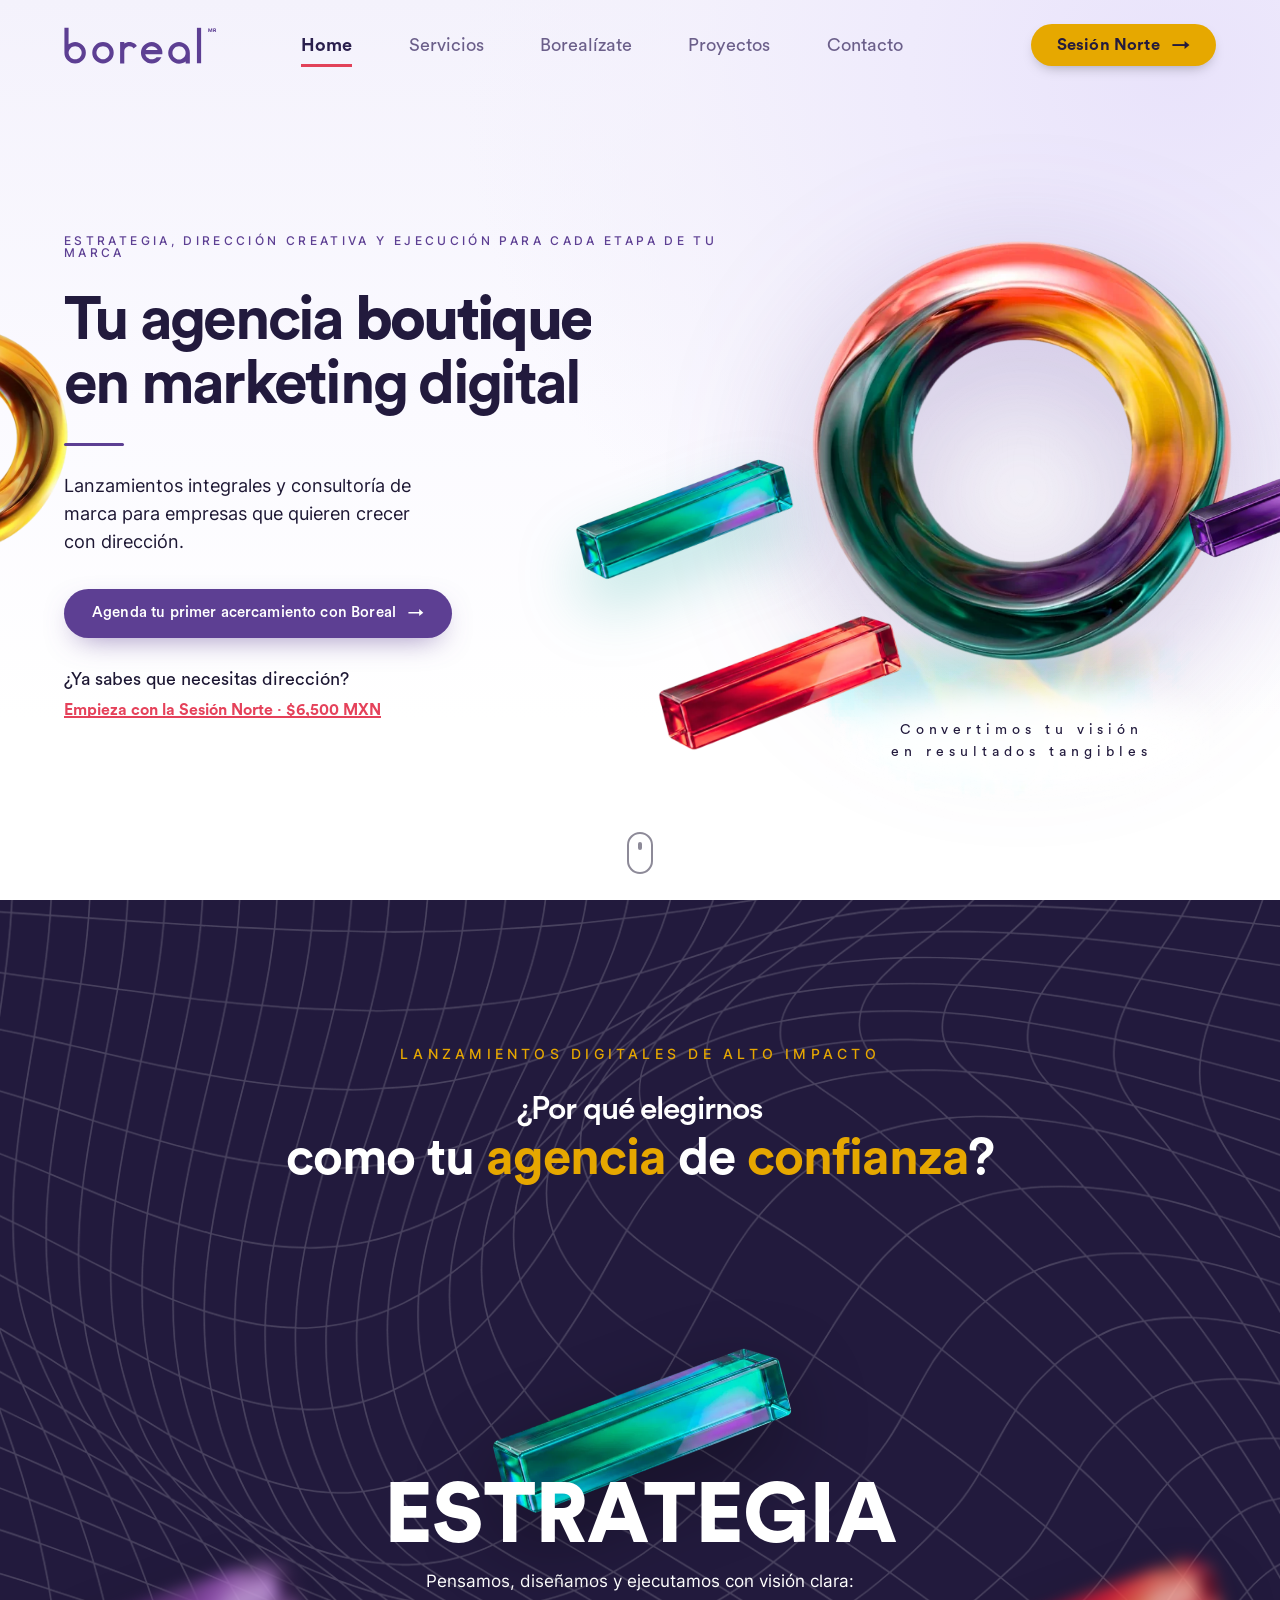
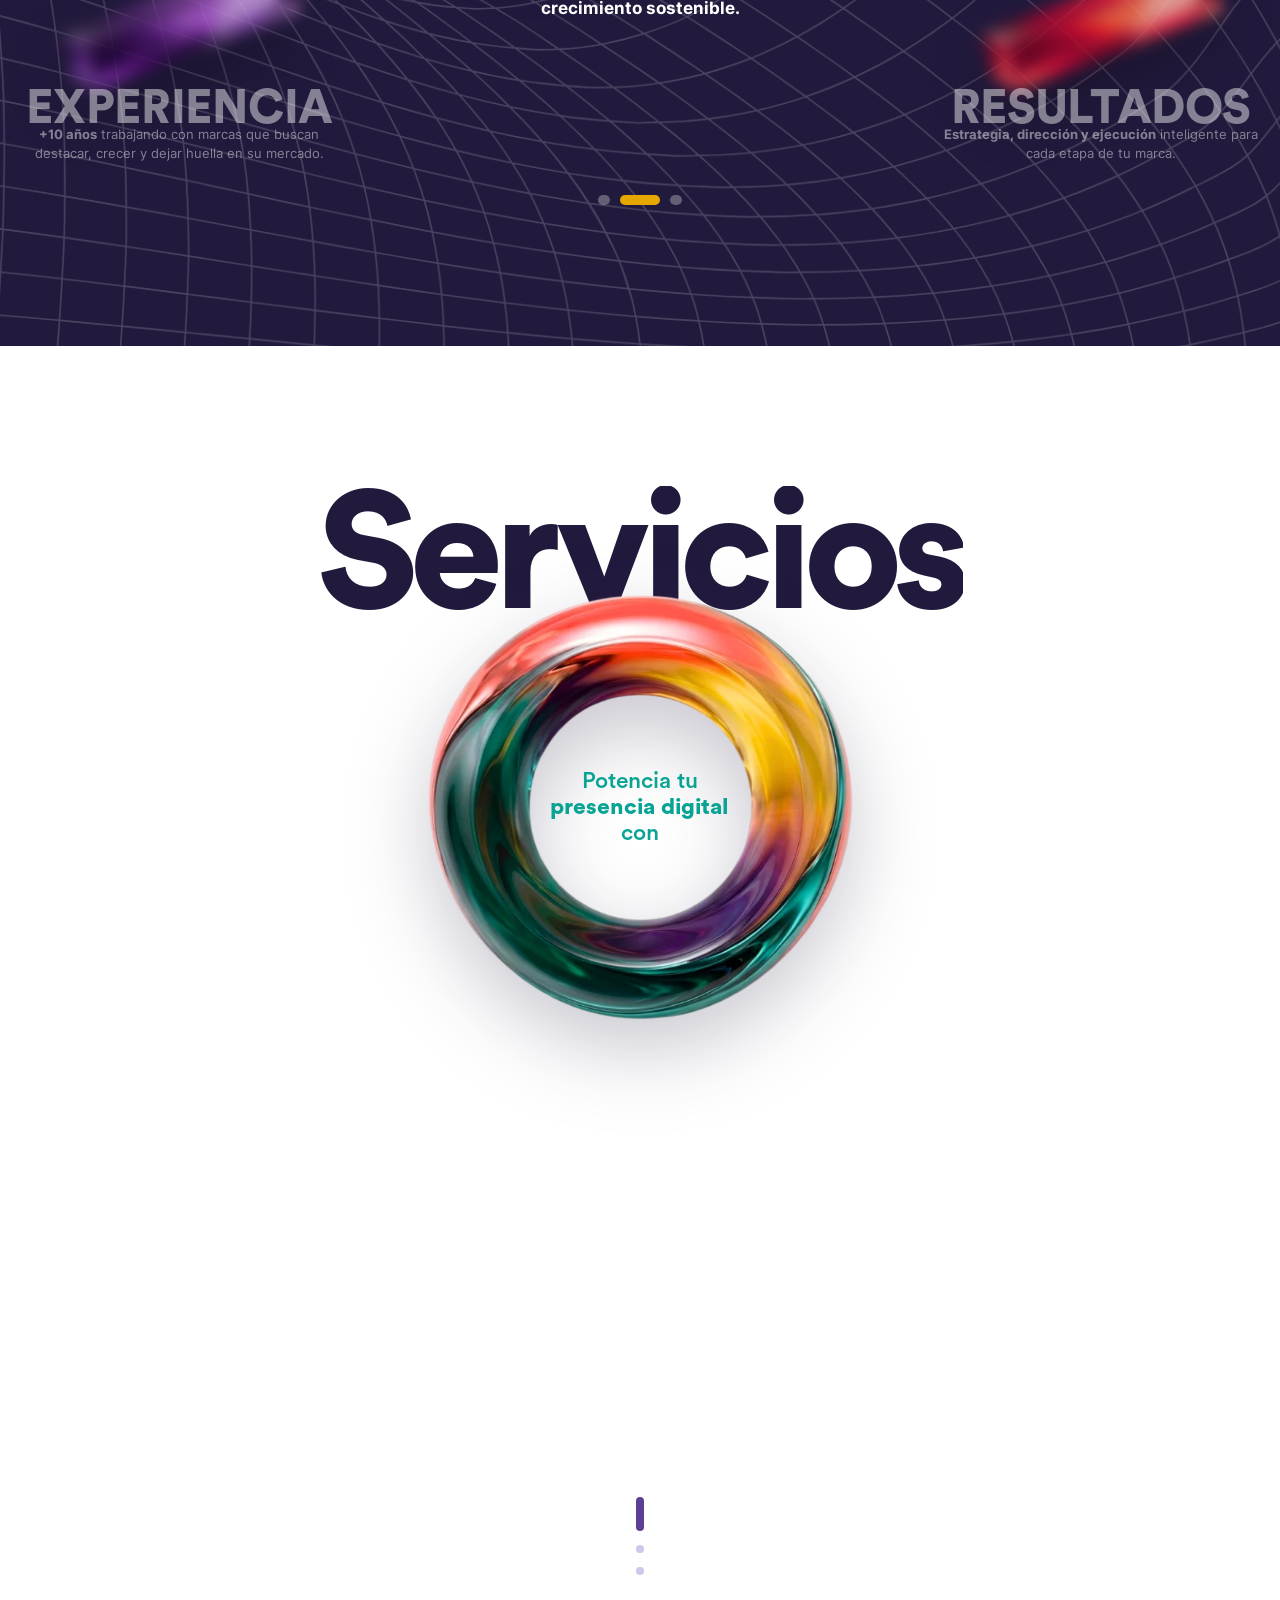
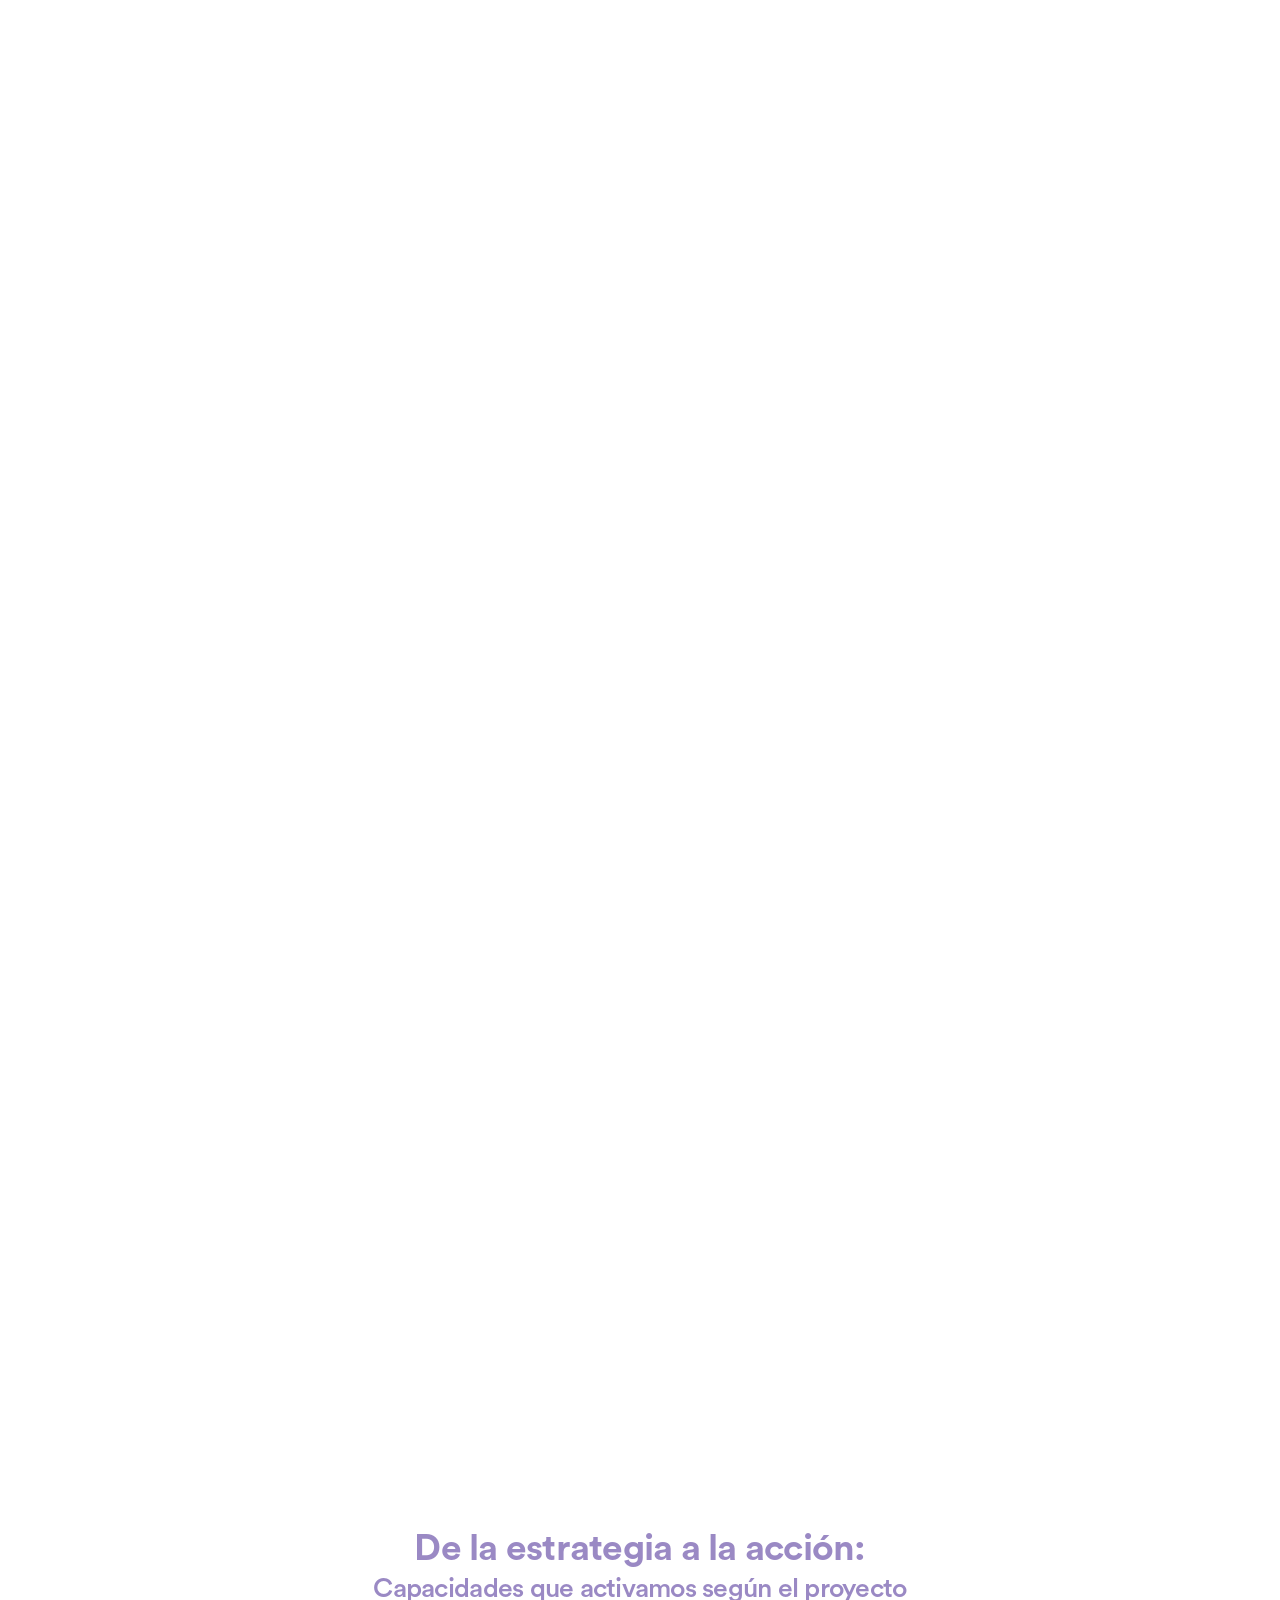
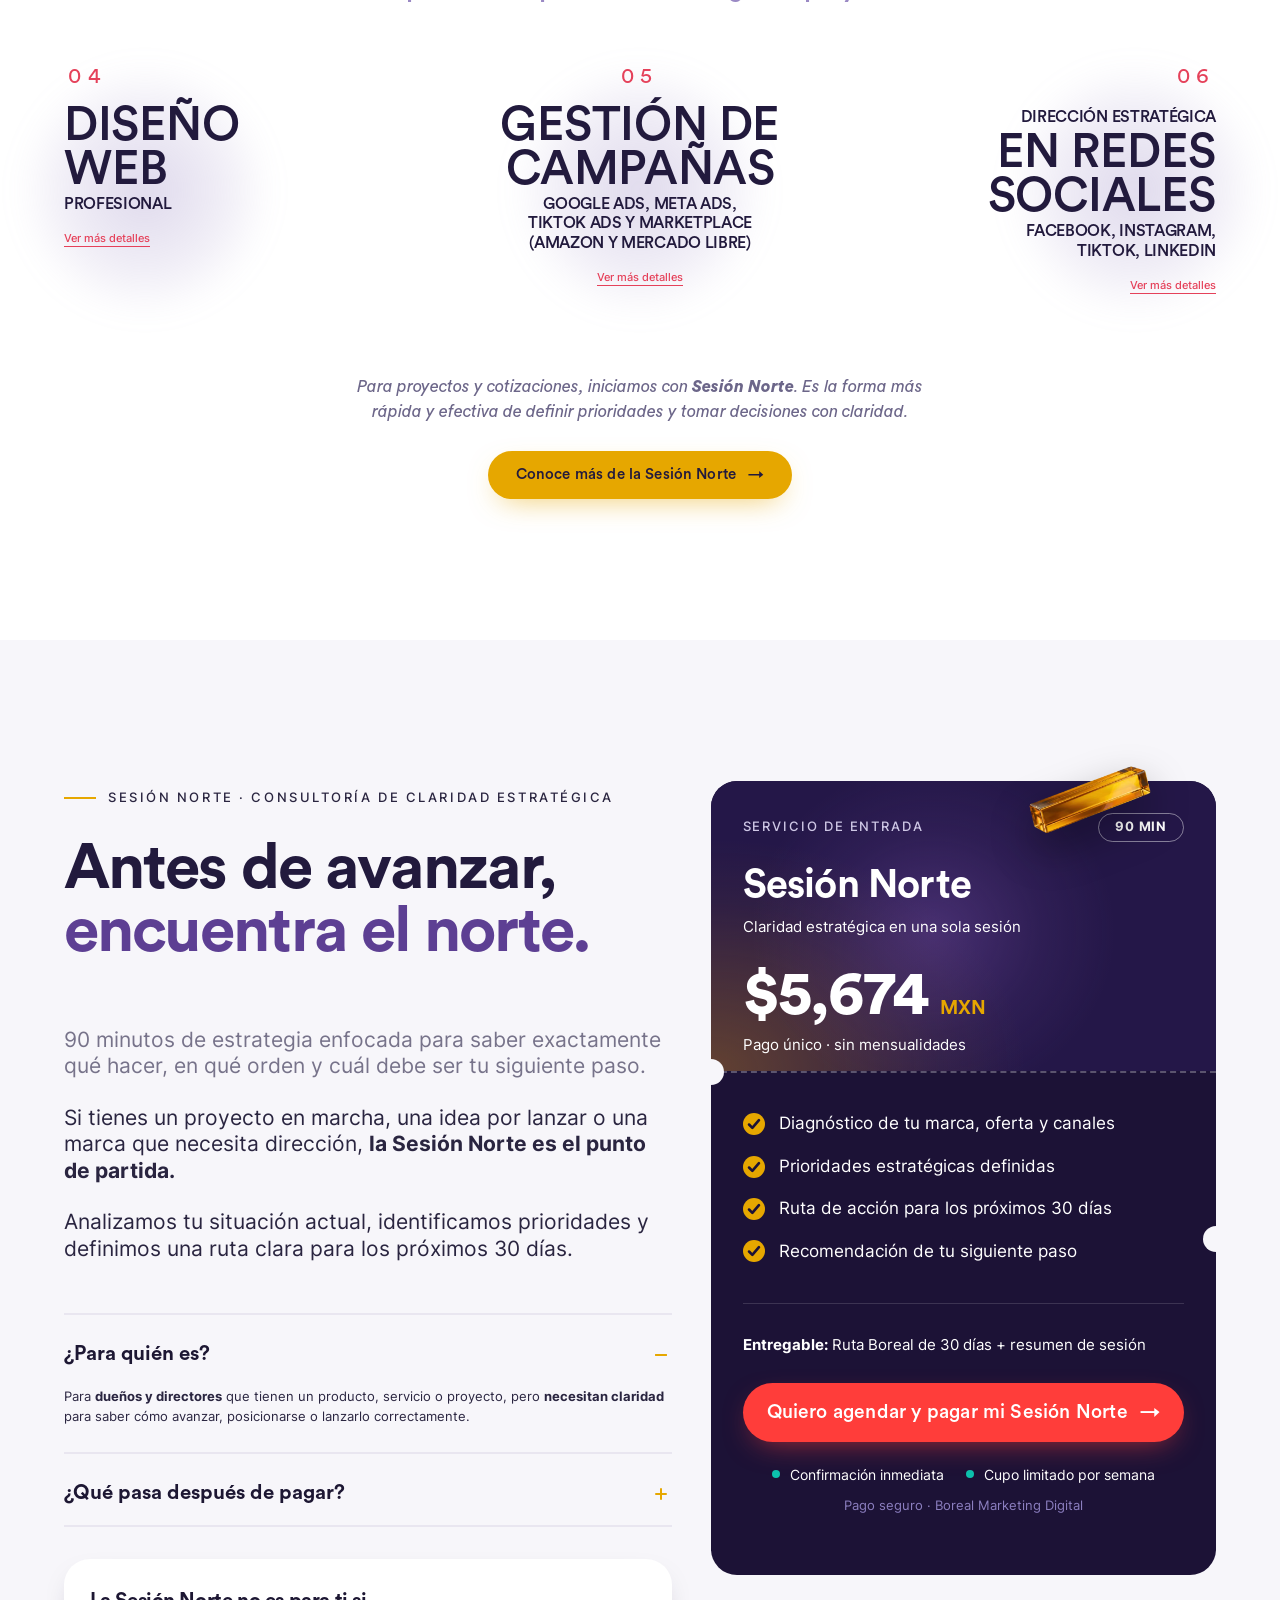
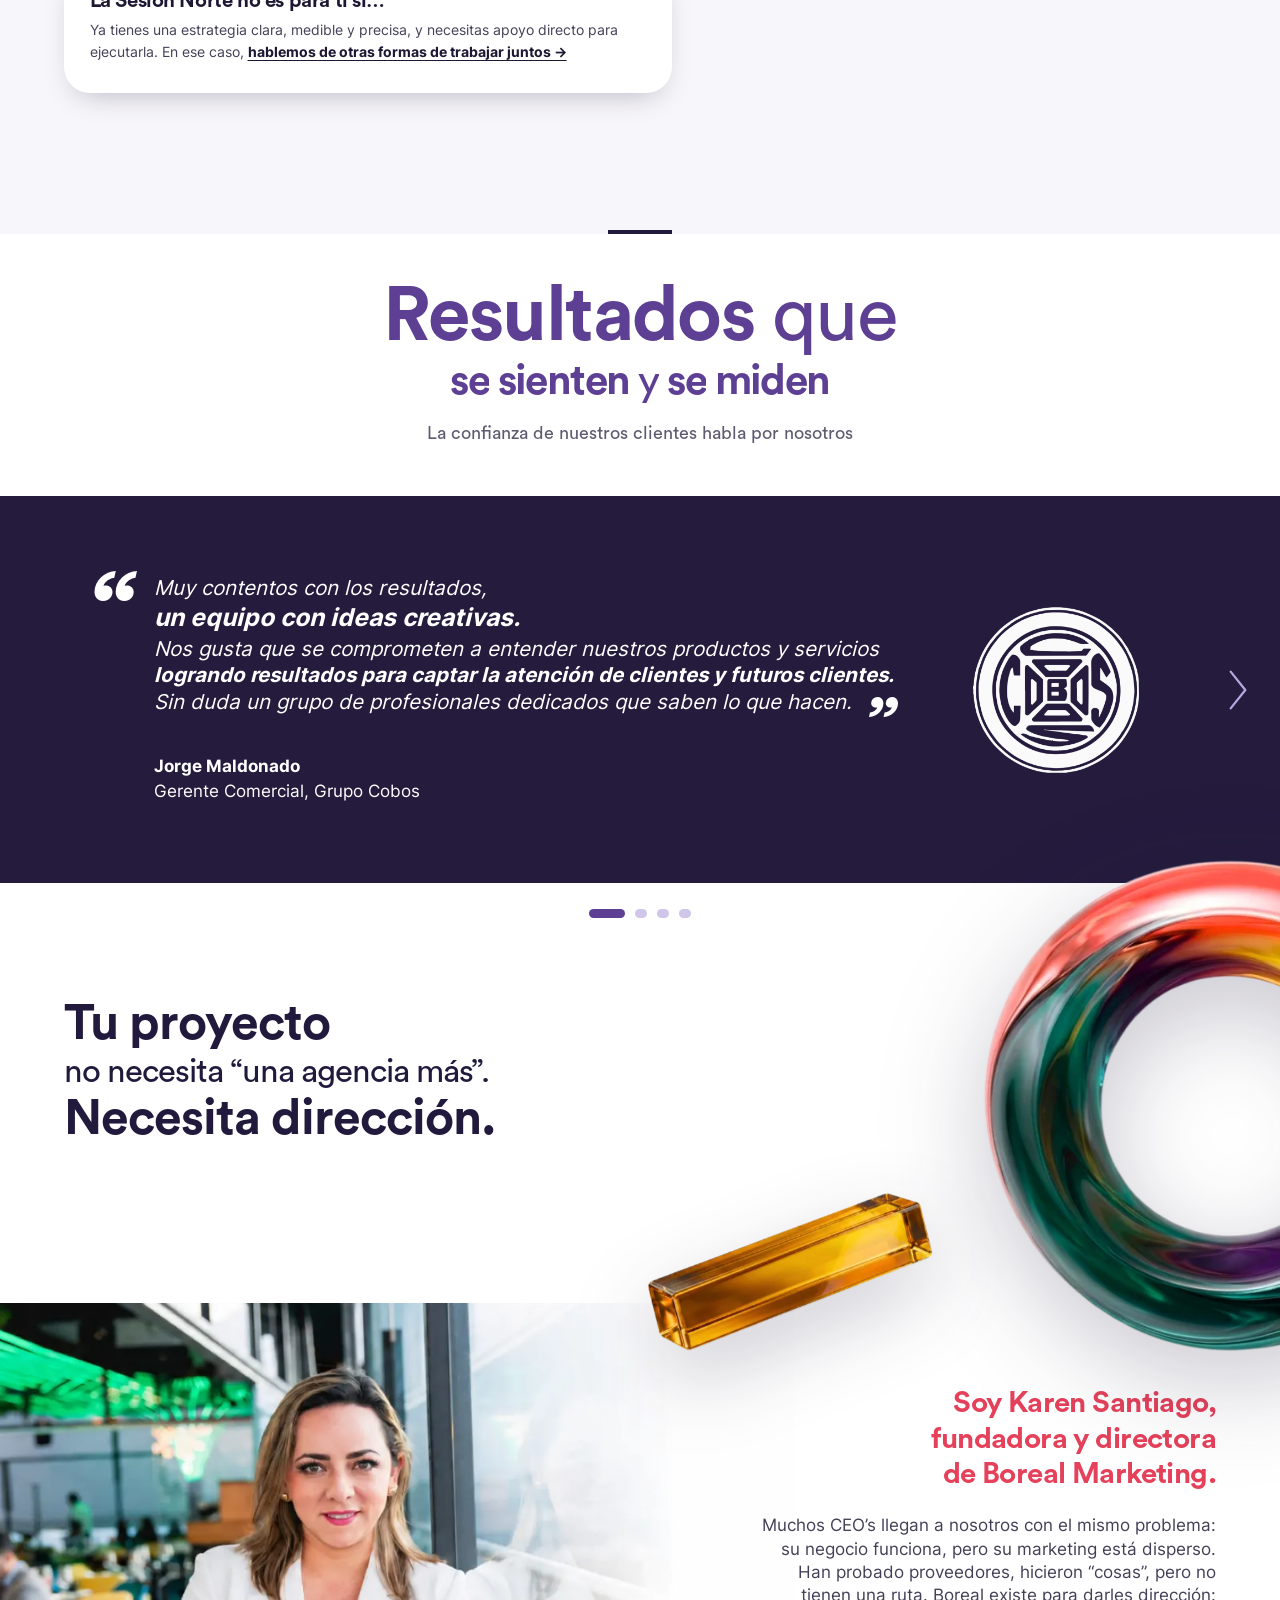
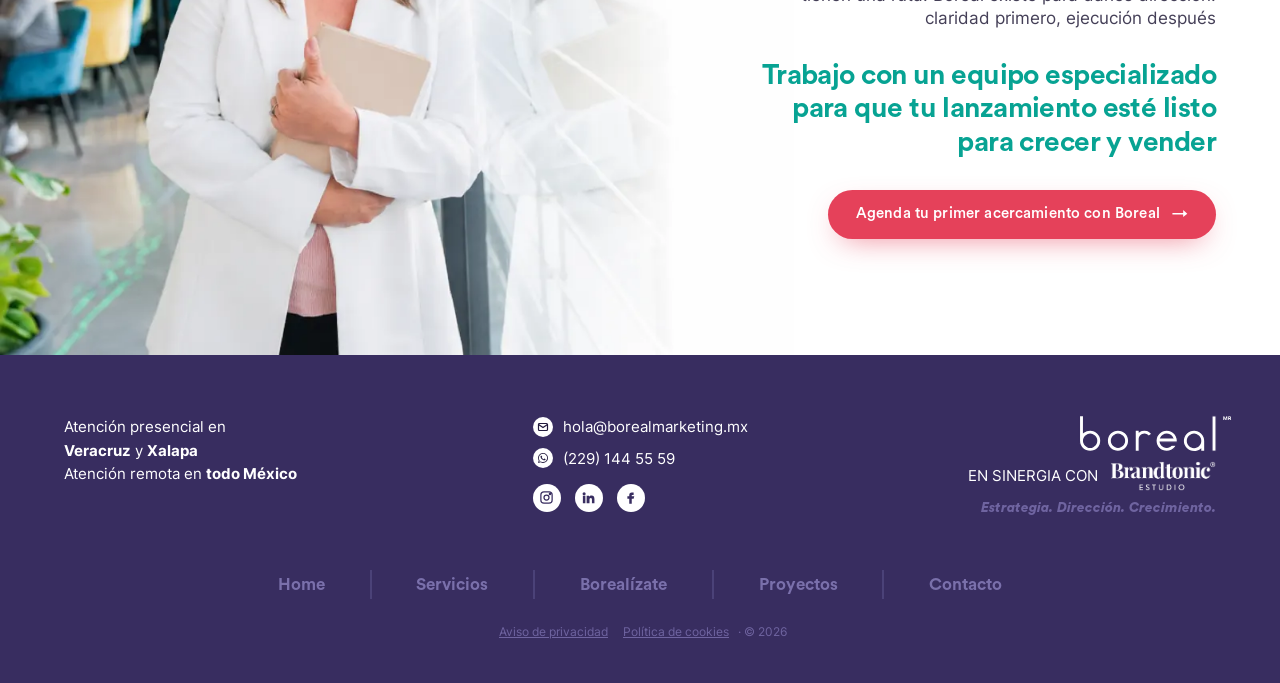
==== commit 864325a8: "Borealízate: título delante del aro con resplandor difuminado detrás Co-Authored-By: Claude Opus 5.5" ====
--- a/index.html
+++ b/index.html
@@ -17,7 +17,7 @@
 <meta name="theme-color" content="#221a3d">
 <link rel="icon" href="assets/fig/fullcolor.webp">
 <link rel="preload" href="assets/fonts/CircularStd-Bold.otf" as="font" type="font/otf" crossorigin>
-<link rel="stylesheet" href="css/styles.css?v=202610191159">
+<link rel="stylesheet" href="css/styles.css?v=202610191205">
 </head>
 <body data-page="home">
 <!-- Google Tag Manager (noscript) -->
@@ -244,6 +244,6 @@
   </section>
 </main>
 
-<script src="js/main.js?v=202610191159"></script>
+<script src="js/main.js?v=202610191205"></script>
 </body>
 </html>
--- a/css/styles.css
+++ b/css/styles.css
@@ -1653,3 +1653,6 @@
 .svc-item.active{cursor:pointer}
 .svc-item .link{position:relative}
 .svc-item .link::before{content:"";position:absolute;inset:-14px -24px}
+/* Borealízate: el título queda delante del aro, con un resplandor blanco difuminado detrás */
+.bhero h1{position:relative;z-index:2;isolation:isolate}
+.bhero h1::before{content:"";position:absolute;z-index:-1;inset:-30px -70px -30px -40px;background:radial-gradient(ellipse 60% 62% at 48% 50%,rgba(255,255,255,.95) 58%,rgba(255,255,255,.7) 78%,rgba(255,255,255,0) 100%);filter:blur(14px);pointer-events:none}
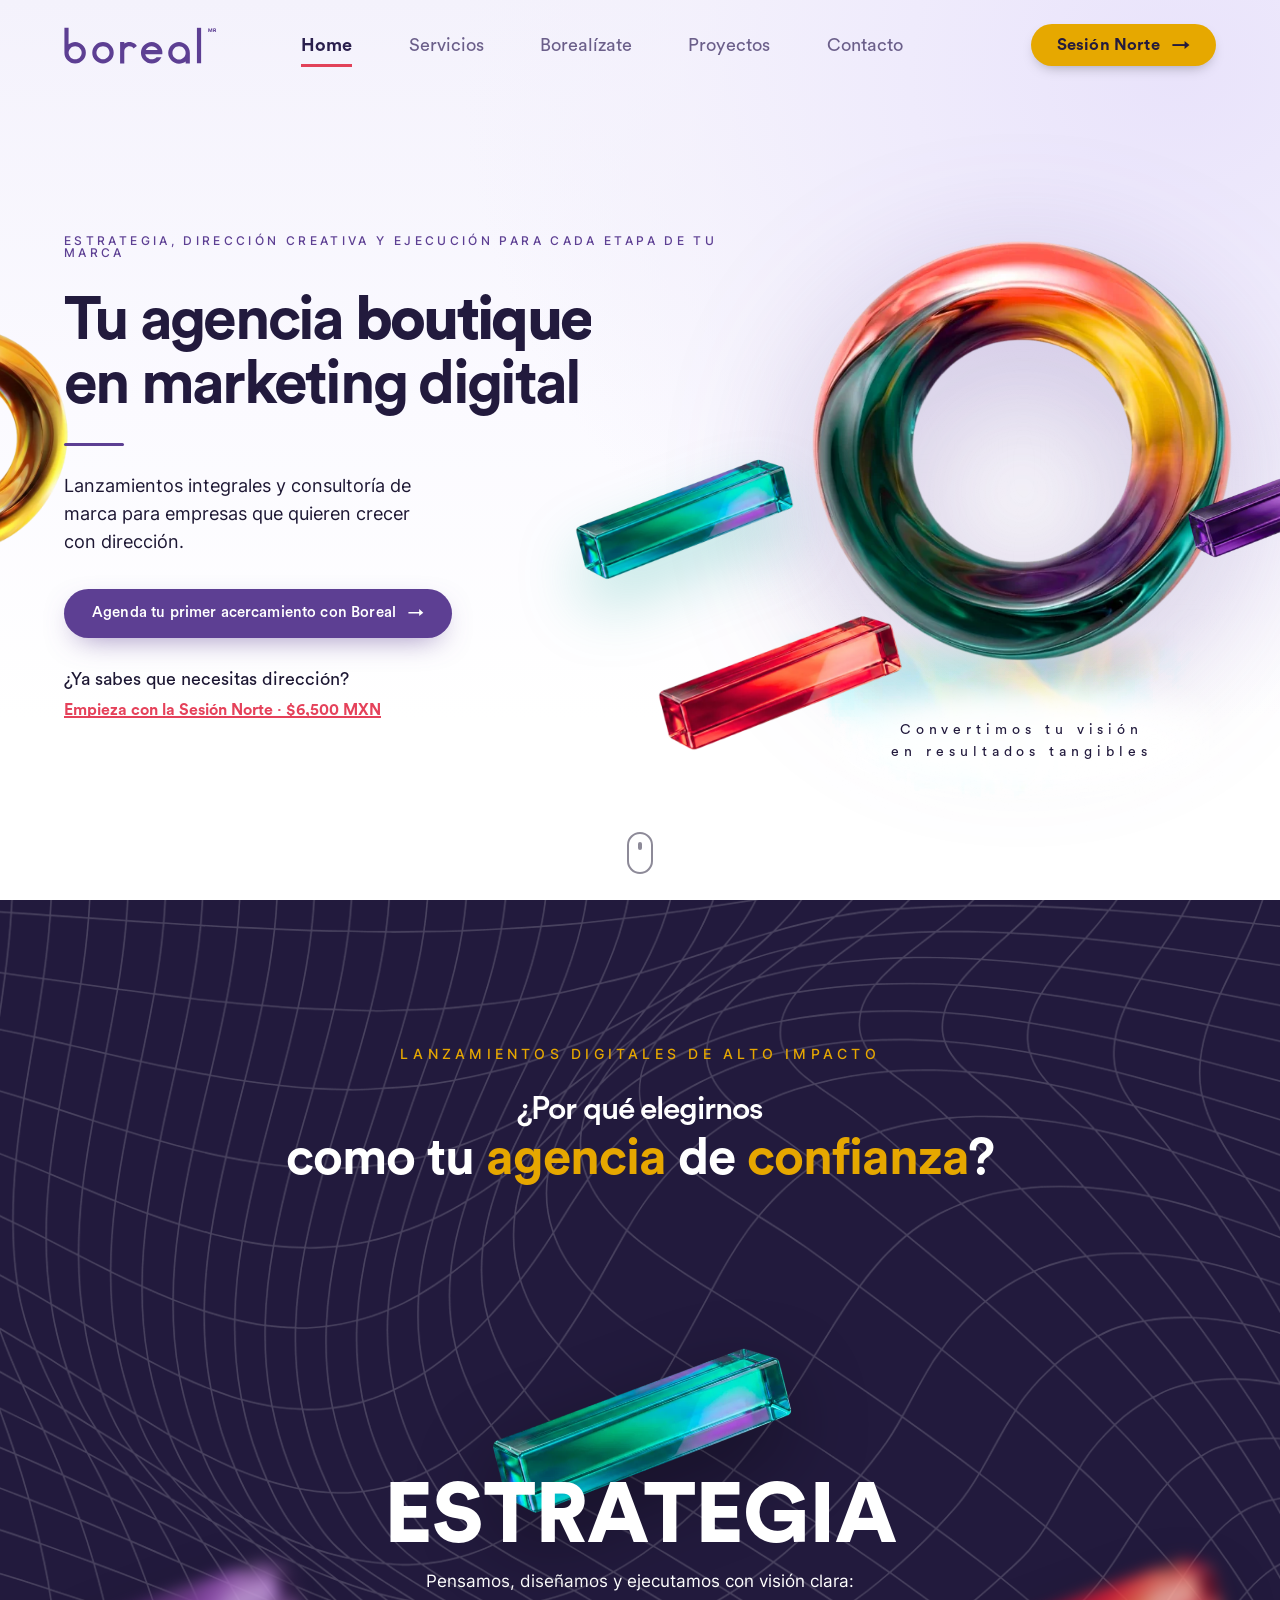
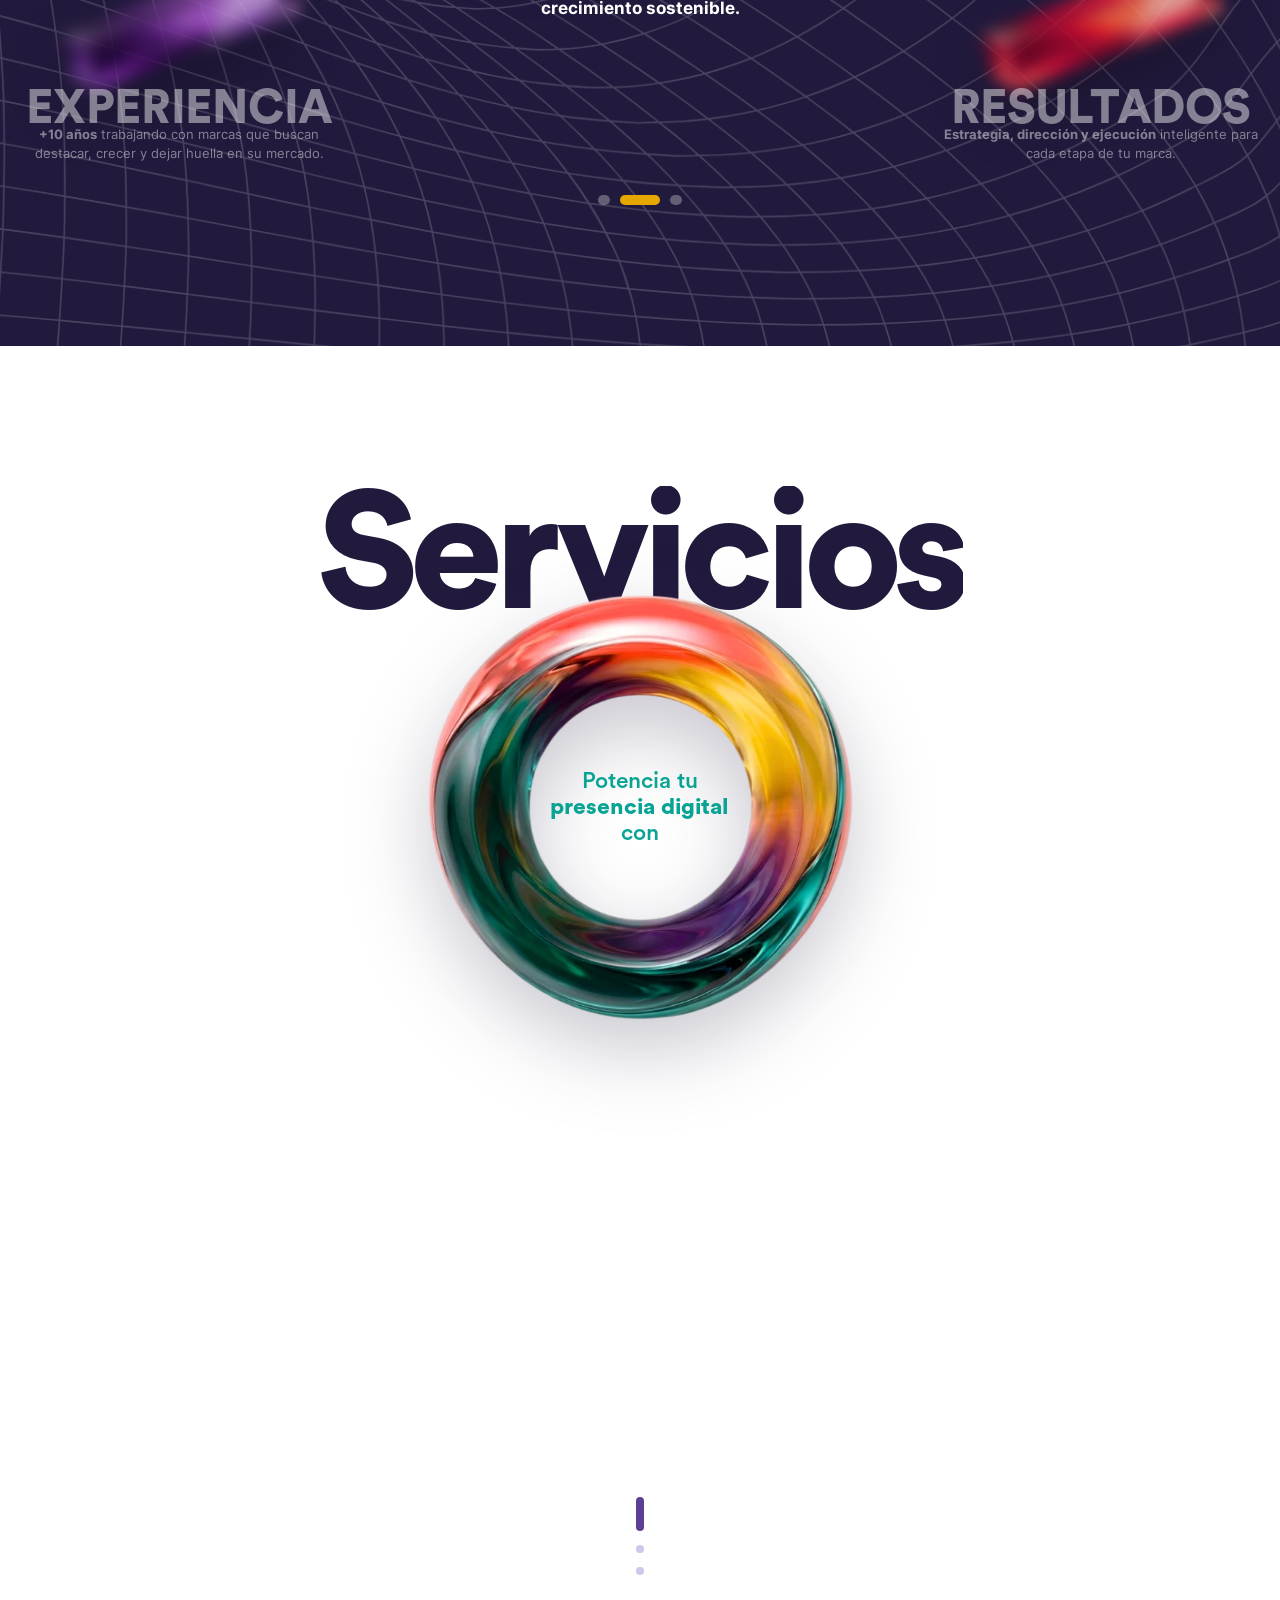
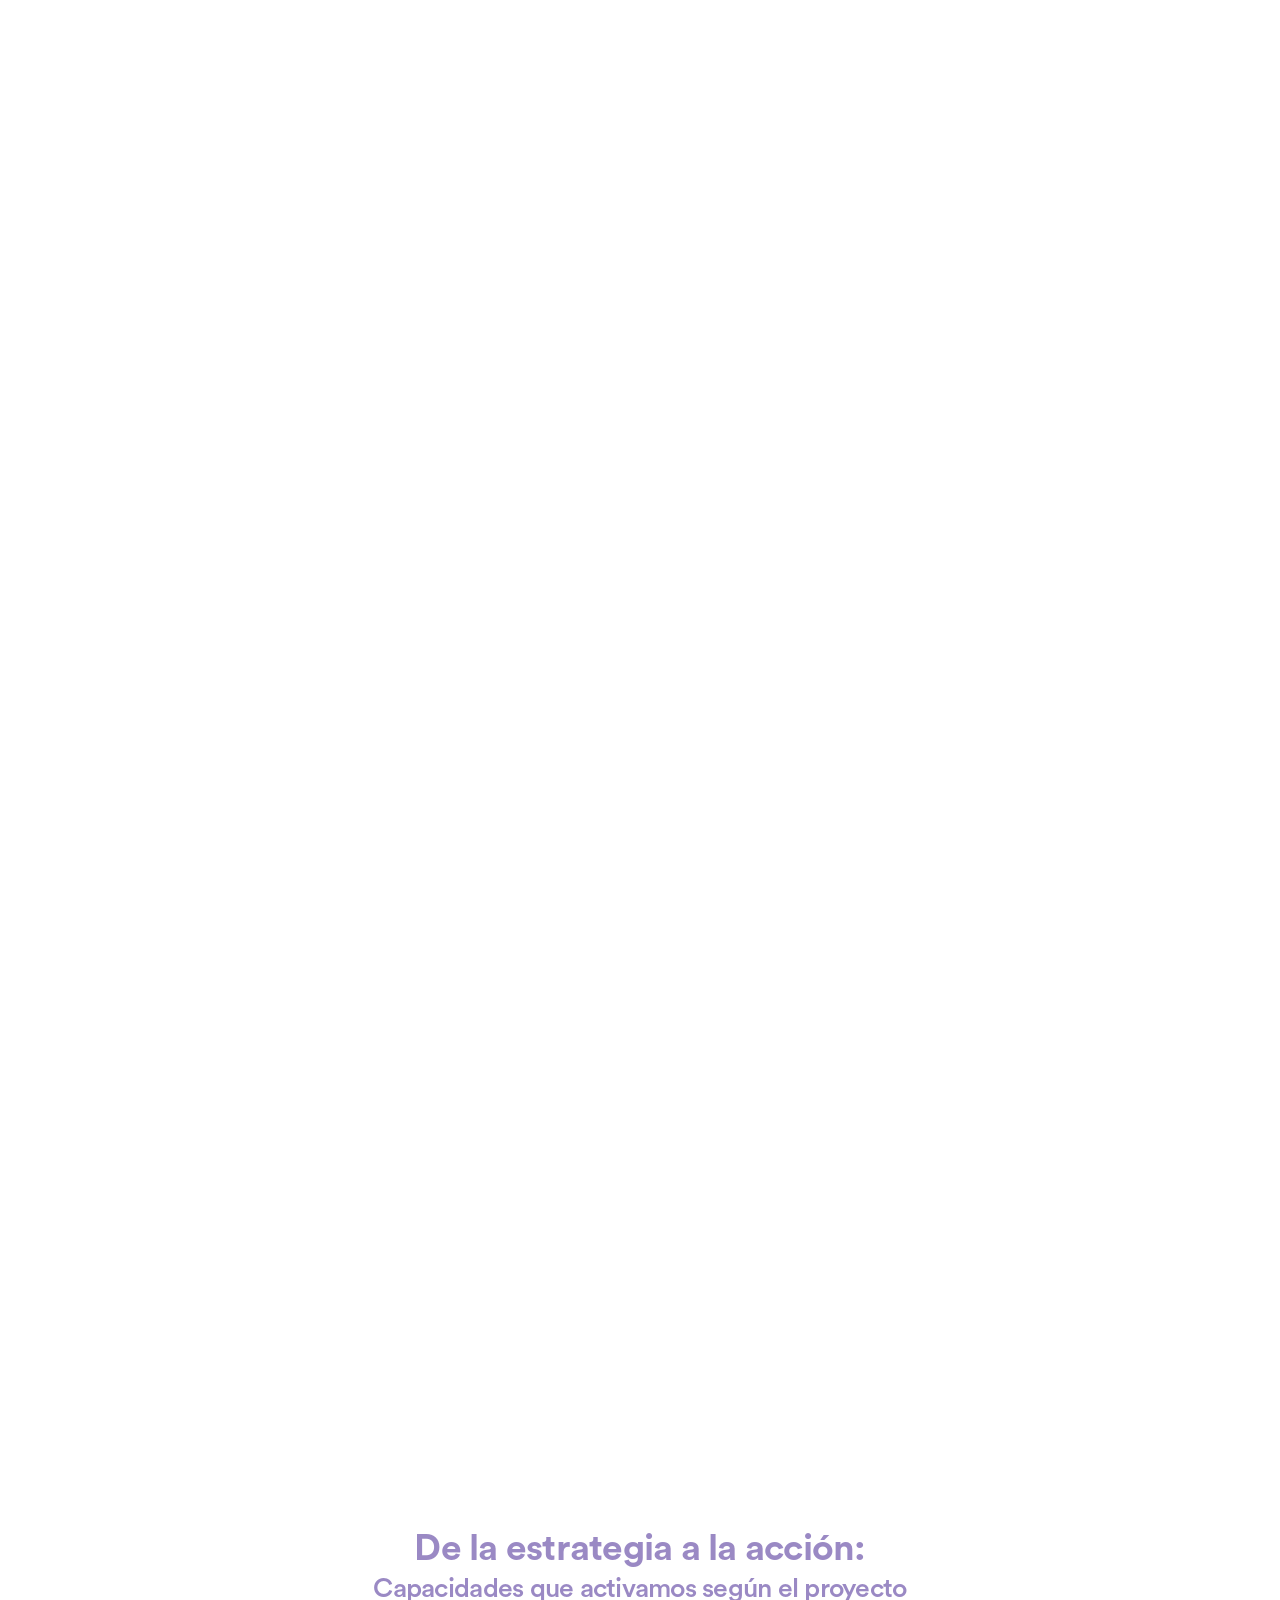
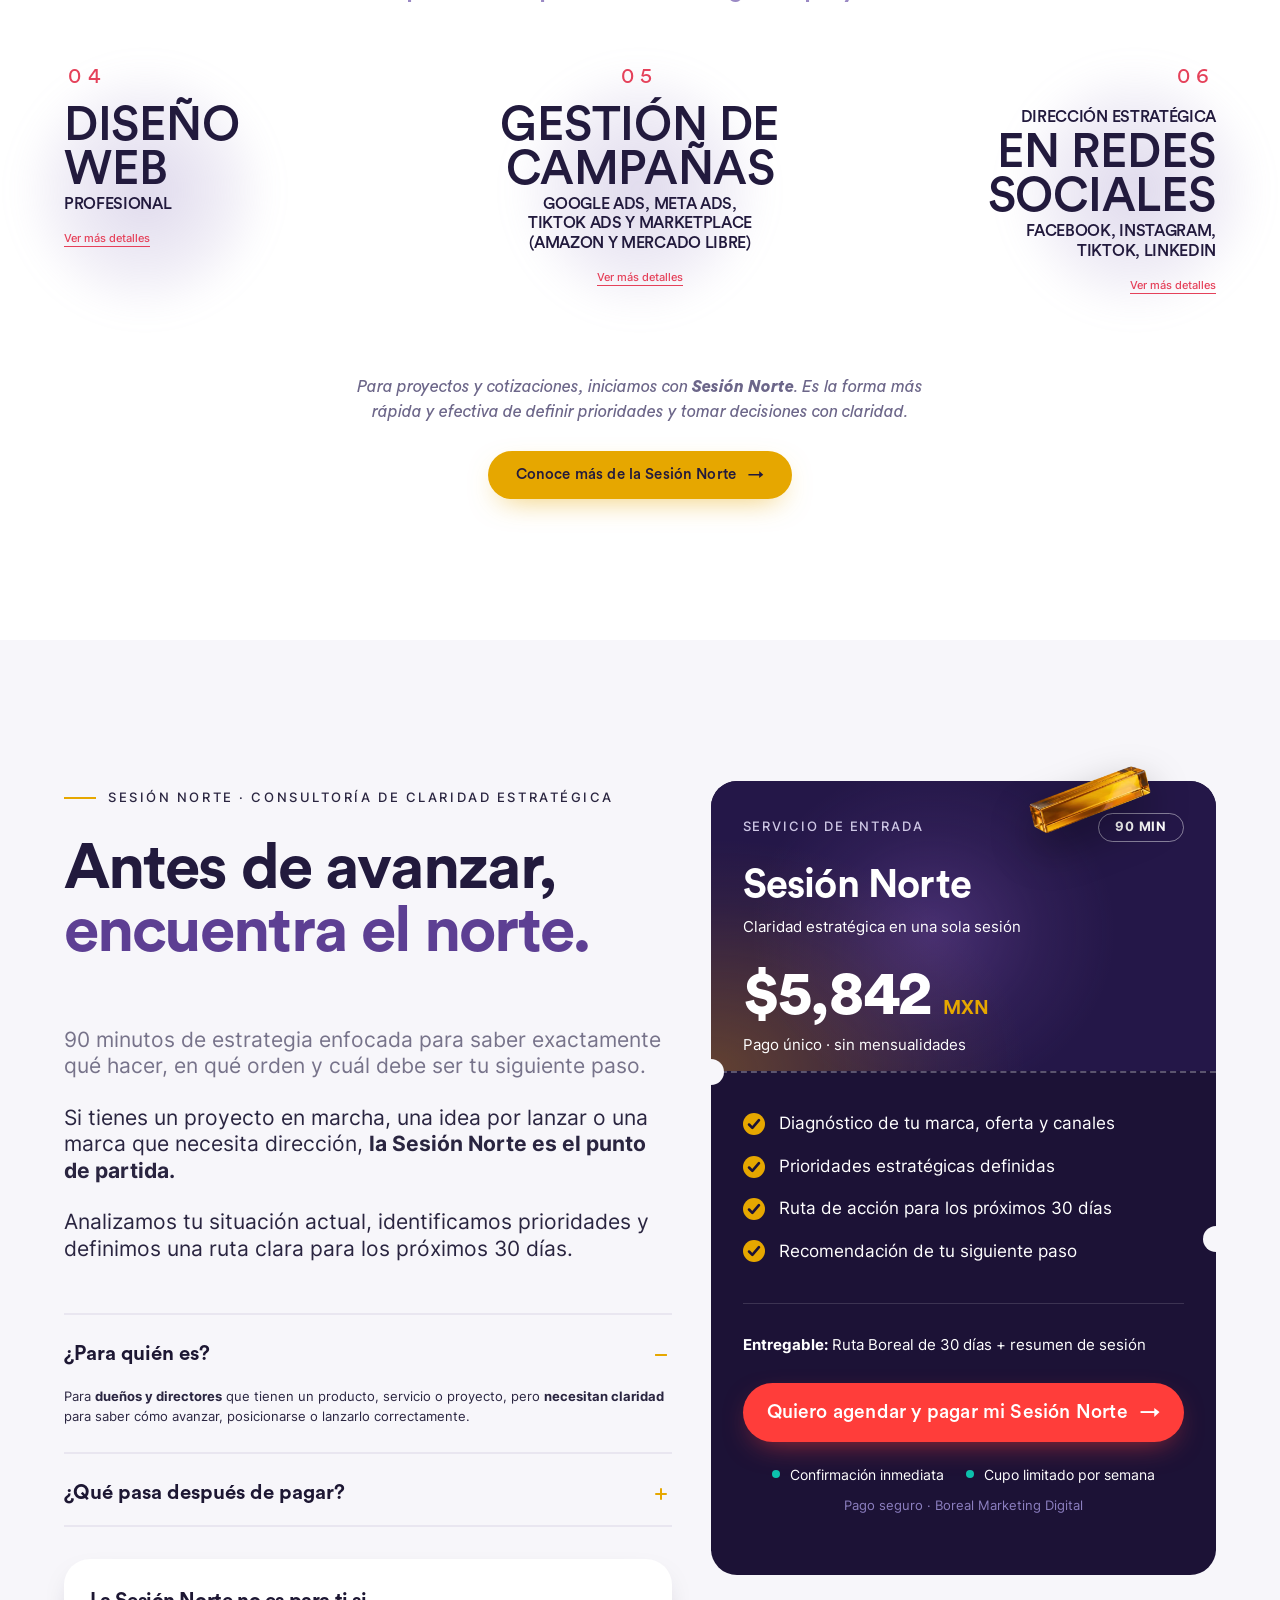
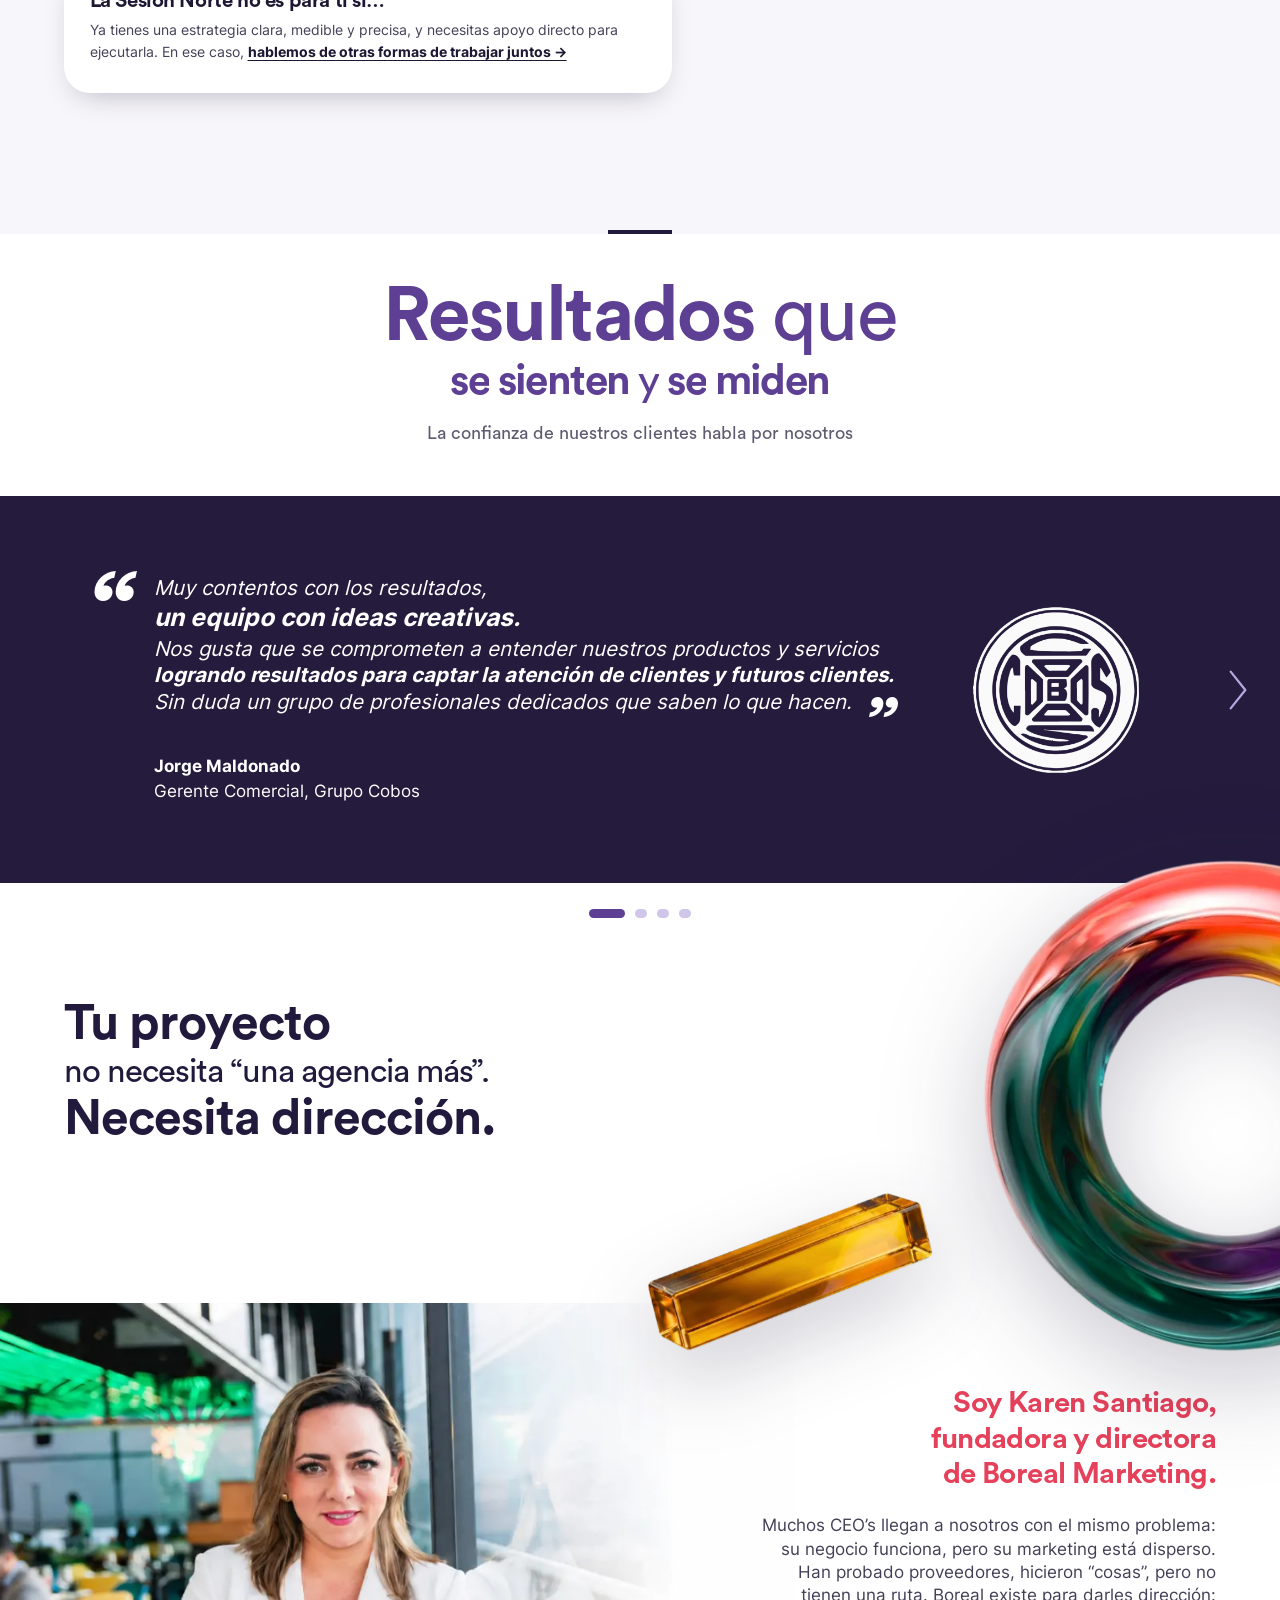
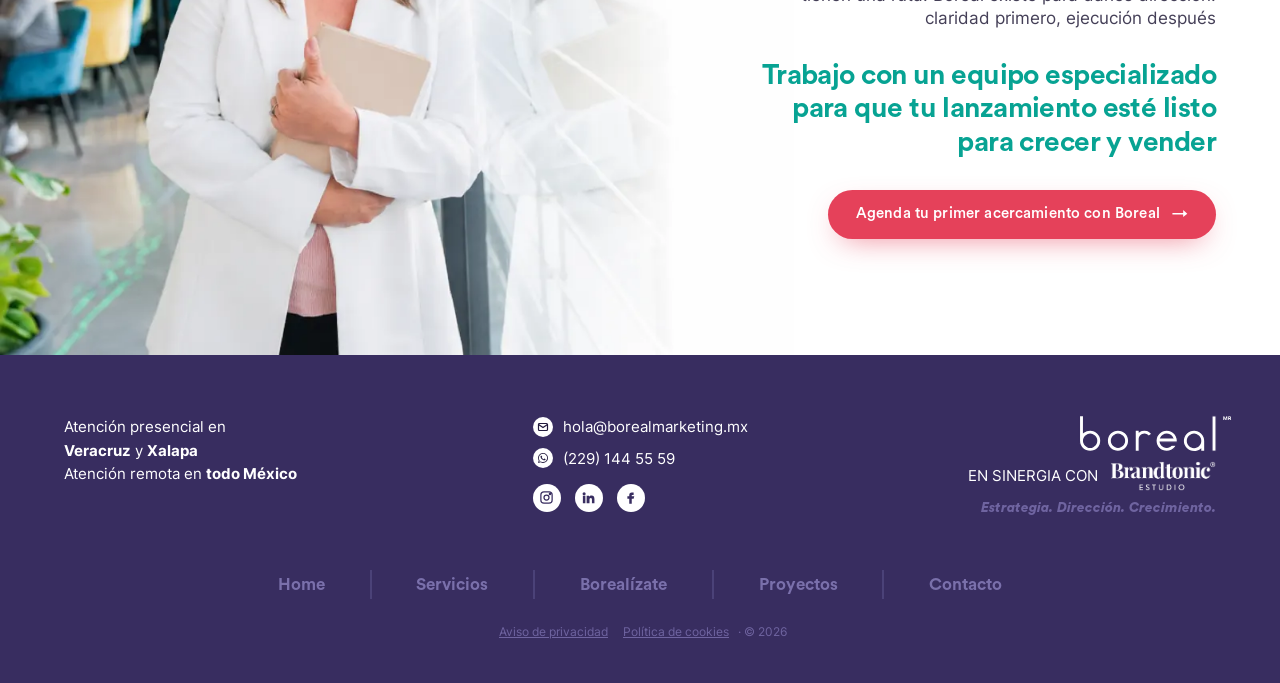
==== commit 7f699527: "Borealízate: aro del hero un poco más abajo Co-Authored-By: Claude Opus 5.5 (1M context) <noreply@an" ====
--- a/index.html
+++ b/index.html
@@ -17,7 +17,7 @@
 <meta name="theme-color" content="#221a3d">
 <link rel="icon" href="assets/fig/fullcolor.webp">
 <link rel="preload" href="assets/fonts/CircularStd-Bold.otf" as="font" type="font/otf" crossorigin>
-<link rel="stylesheet" href="css/styles.css?v=202610191205">
+<link rel="stylesheet" href="css/styles.css?v=202610191206">
 </head>
 <body data-page="home">
 <!-- Google Tag Manager (noscript) -->
@@ -244,6 +244,6 @@
   </section>
 </main>
 
-<script src="js/main.js?v=202610191205"></script>
+<script src="js/main.js?v=202610191206"></script>
 </body>
 </html>
--- a/css/styles.css
+++ b/css/styles.css
@@ -1656,3 +1656,5 @@
 /* Borealízate: el título queda delante del aro, con un resplandor blanco difuminado detrás */
 .bhero h1{position:relative;z-index:2;isolation:isolate}
 .bhero h1::before{content:"";position:absolute;z-index:-1;inset:-30px -70px -30px -40px;background:radial-gradient(ellipse 60% 62% at 48% 50%,rgba(255,255,255,.95) 58%,rgba(255,255,255,.7) 78%,rgba(255,255,255,0) 100%);filter:blur(14px);pointer-events:none}
+/* Borealízate (escritorio): aro un poco más abajo para que no toque el título */
+@media (min-width:821px){.bhero__ring{top:-90px}}
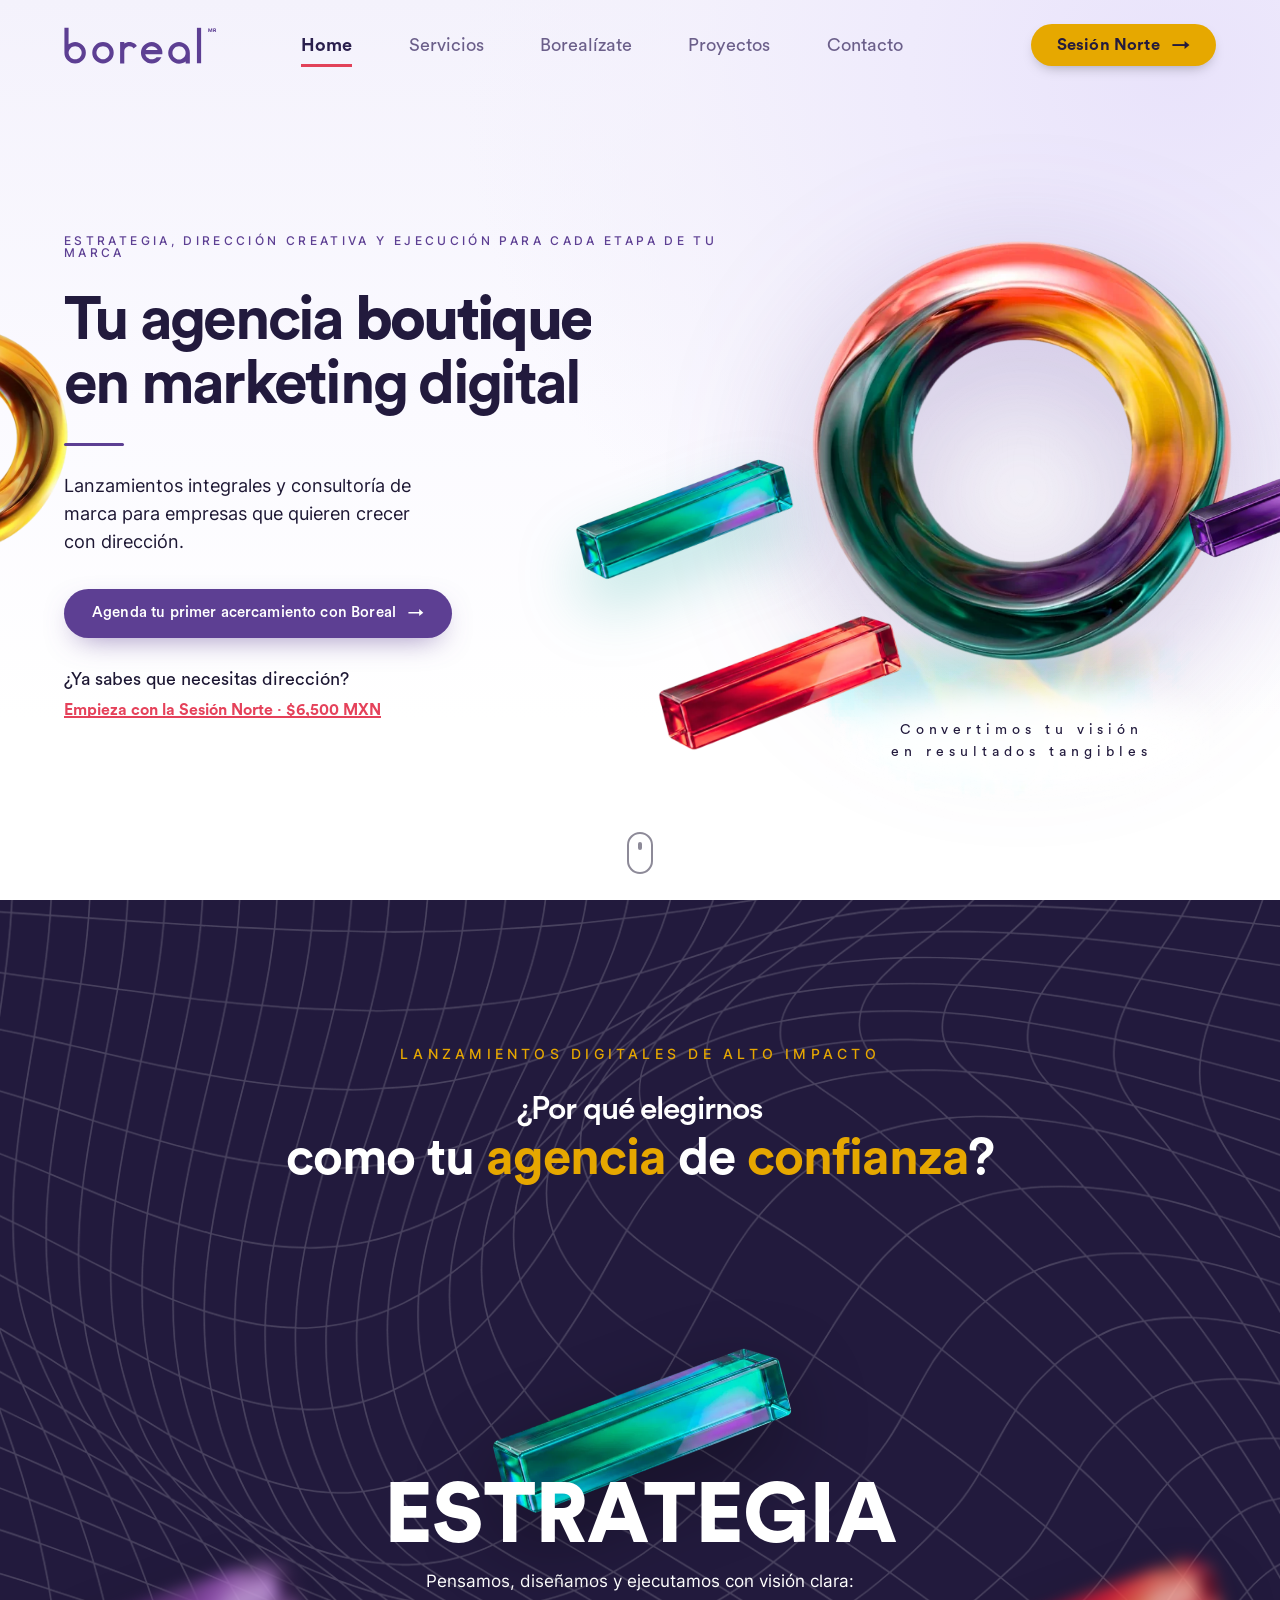
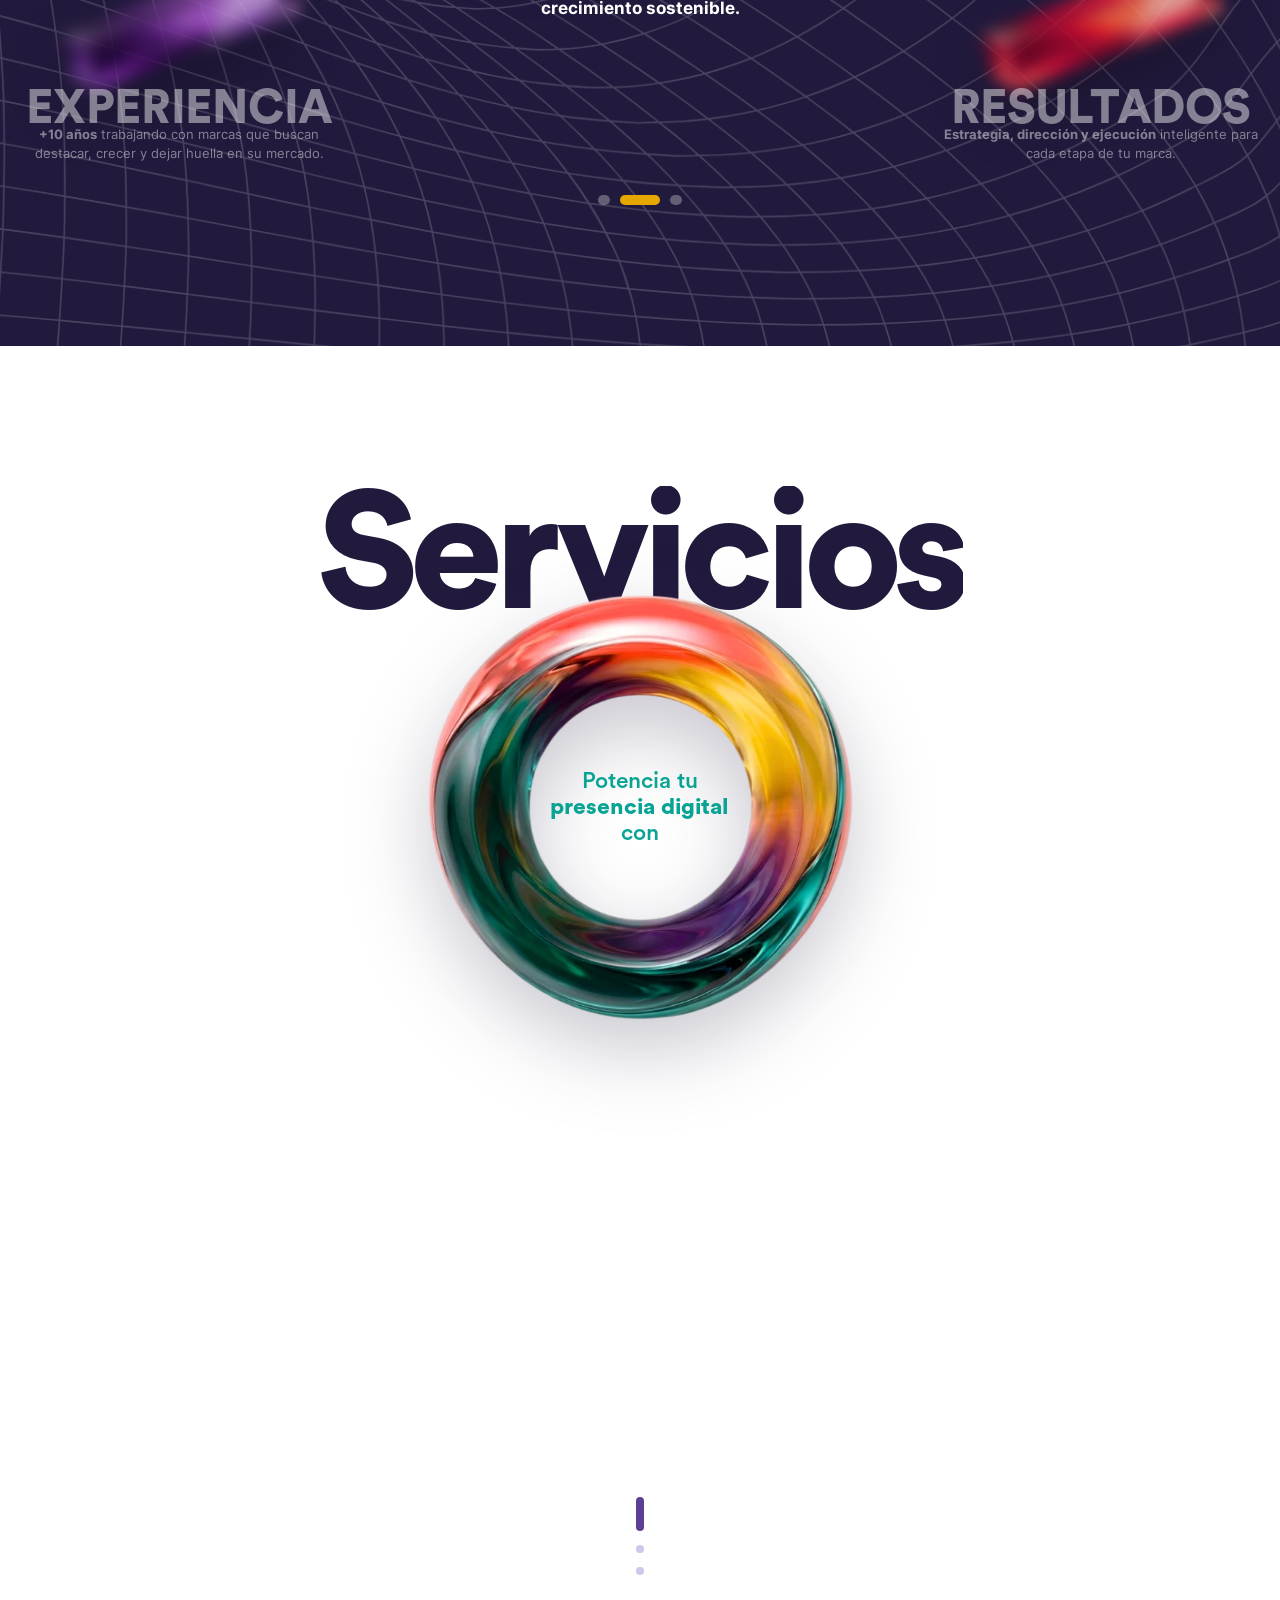
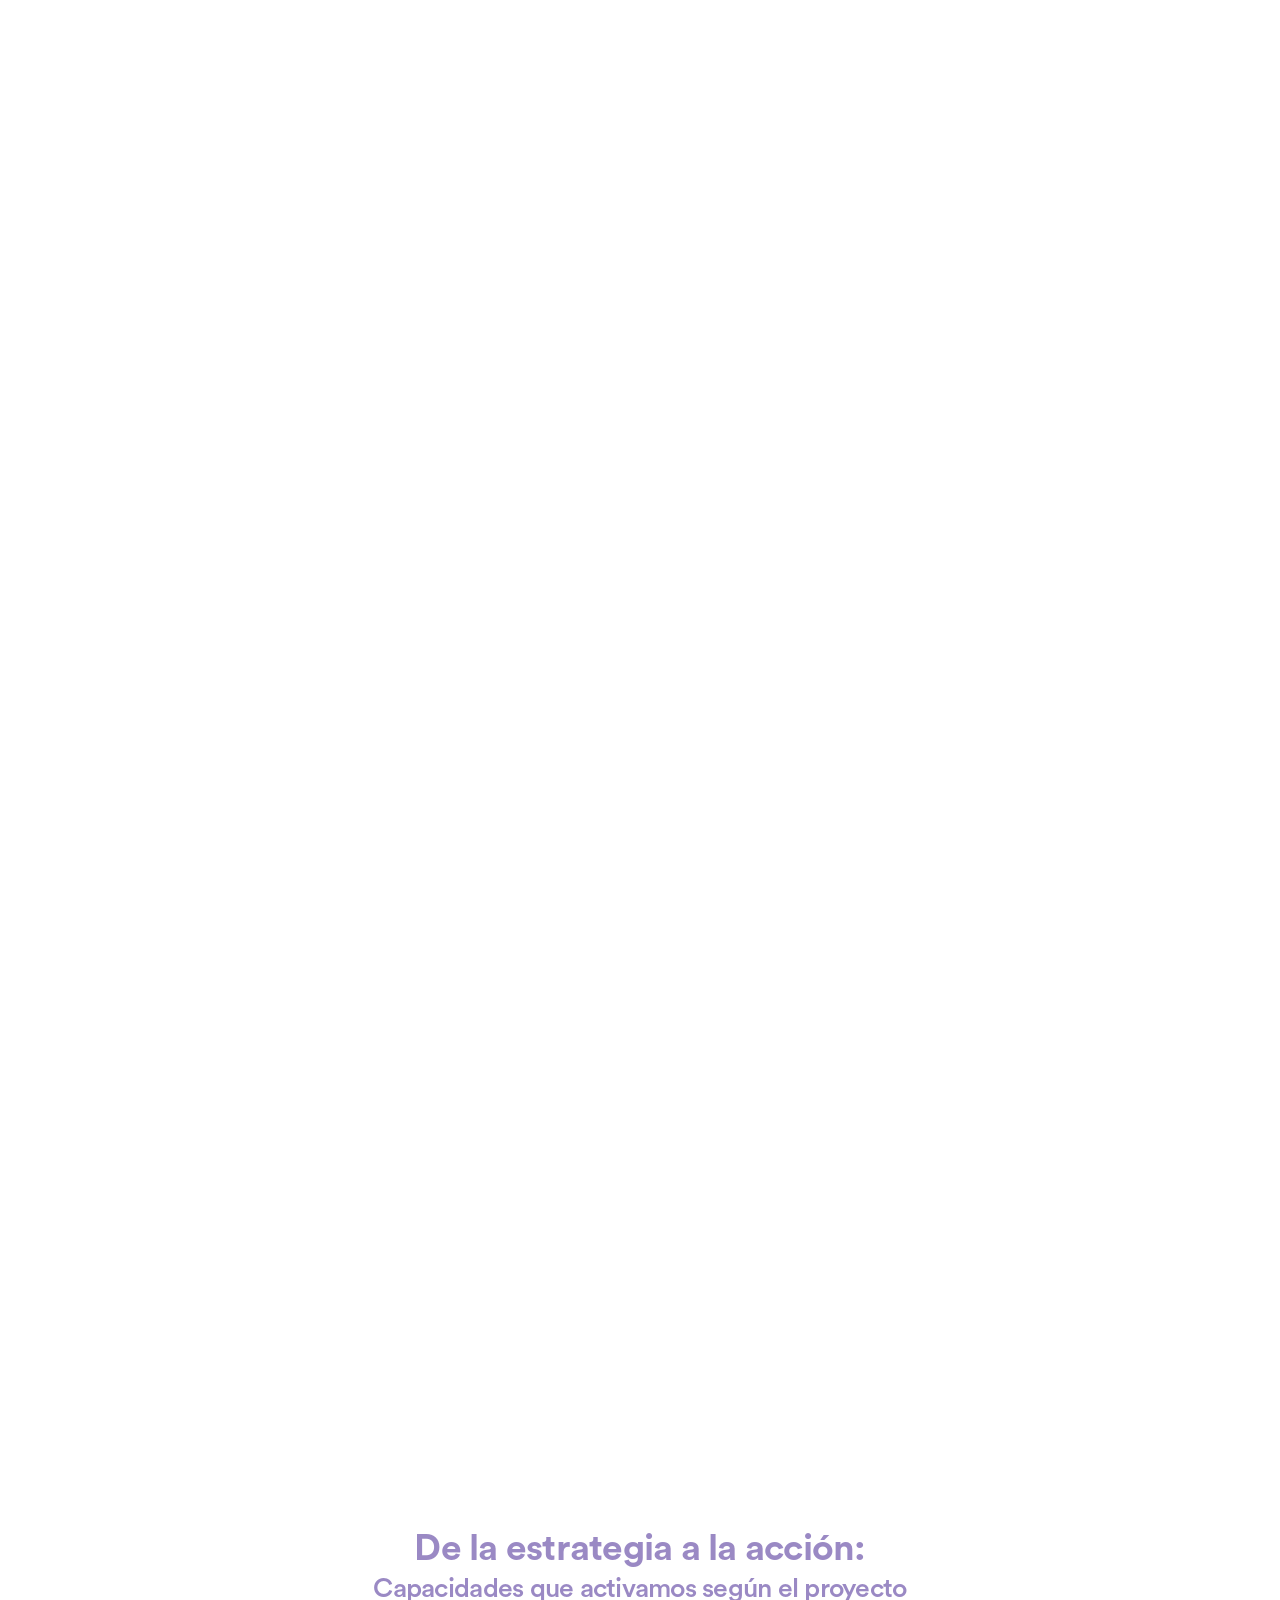
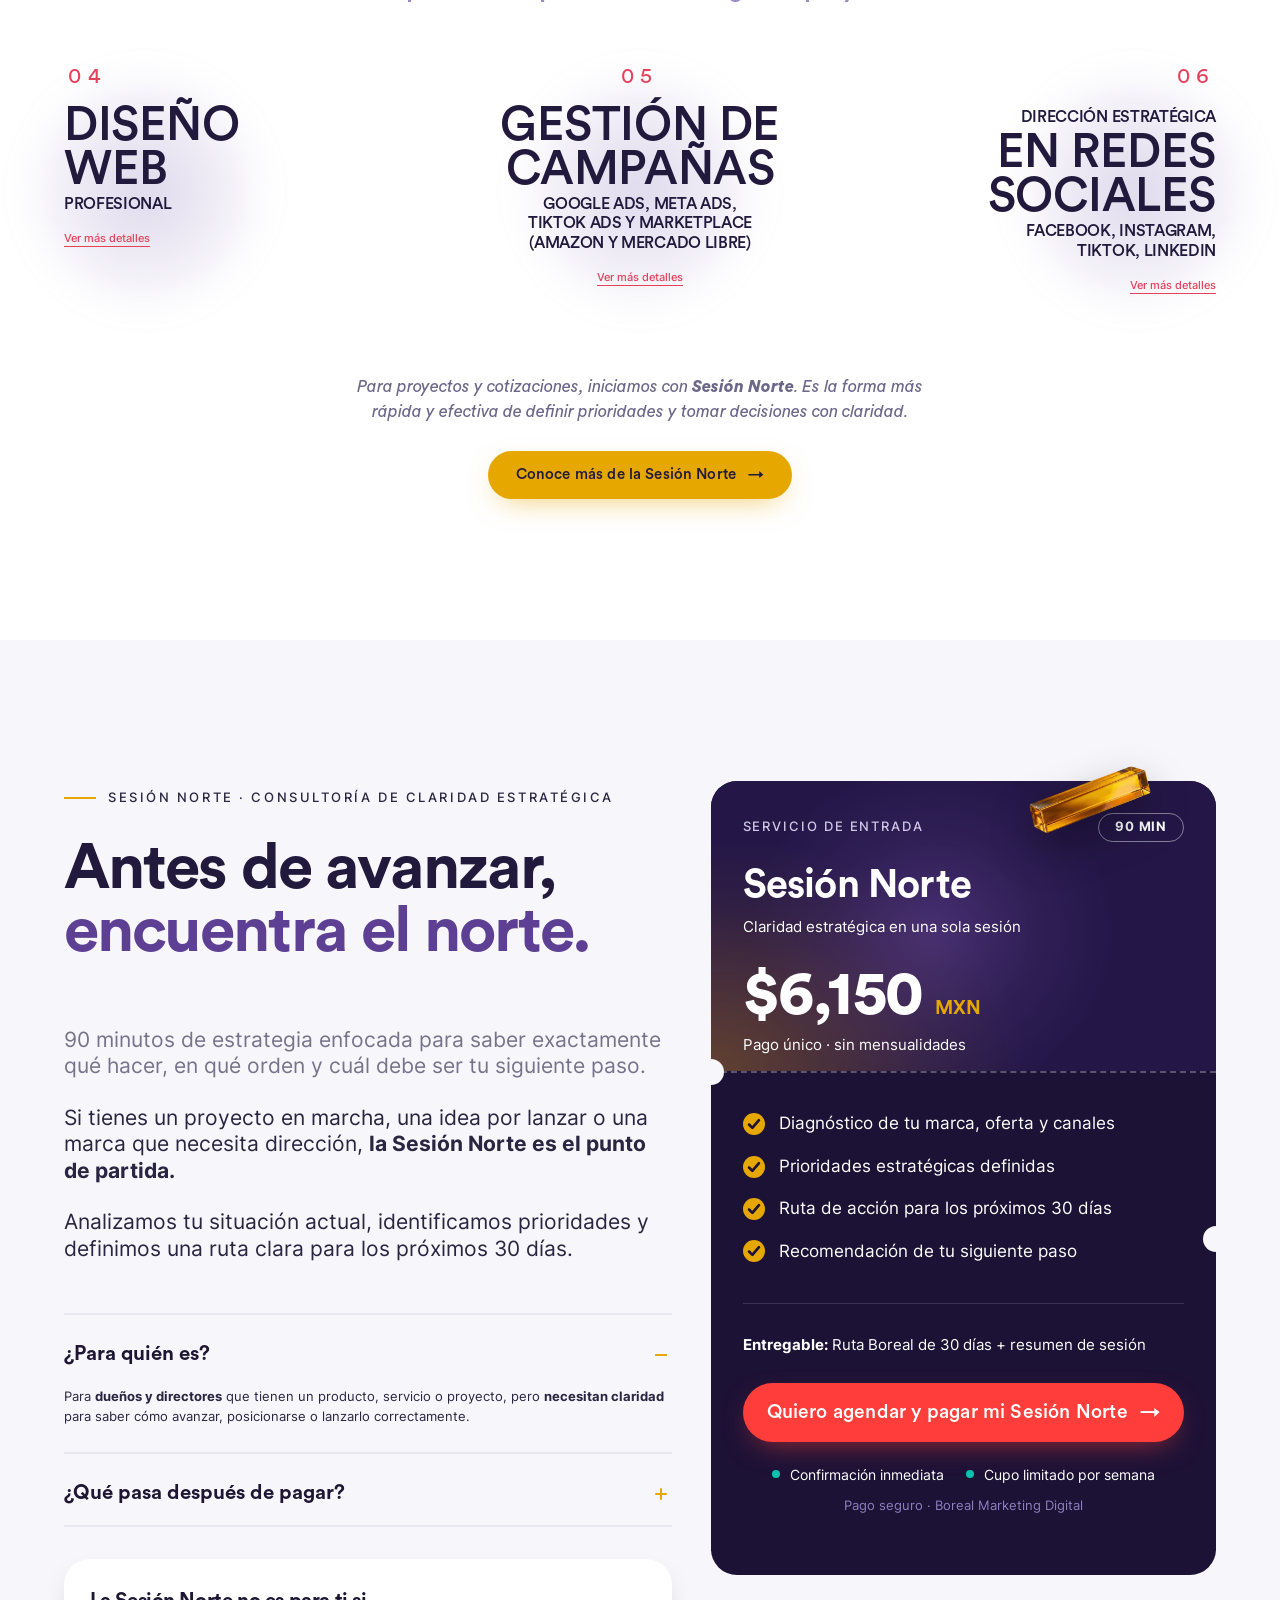
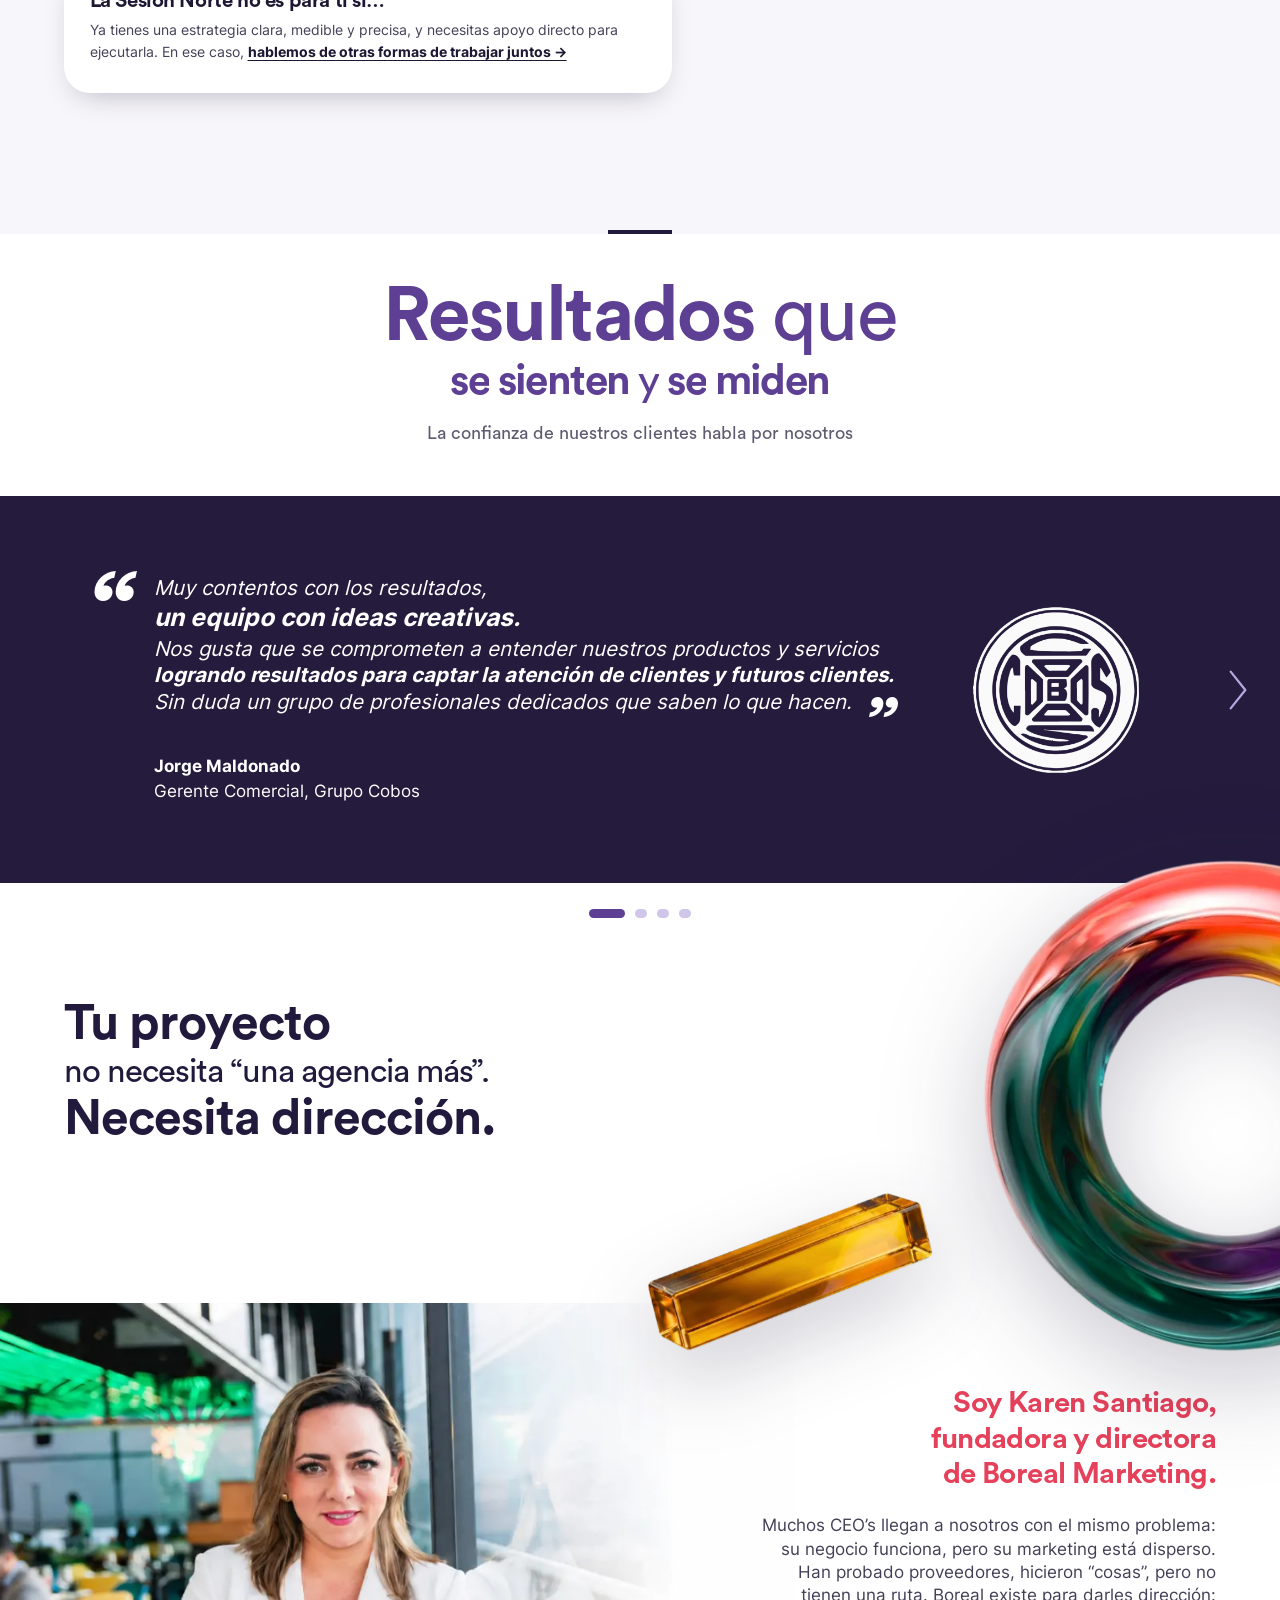
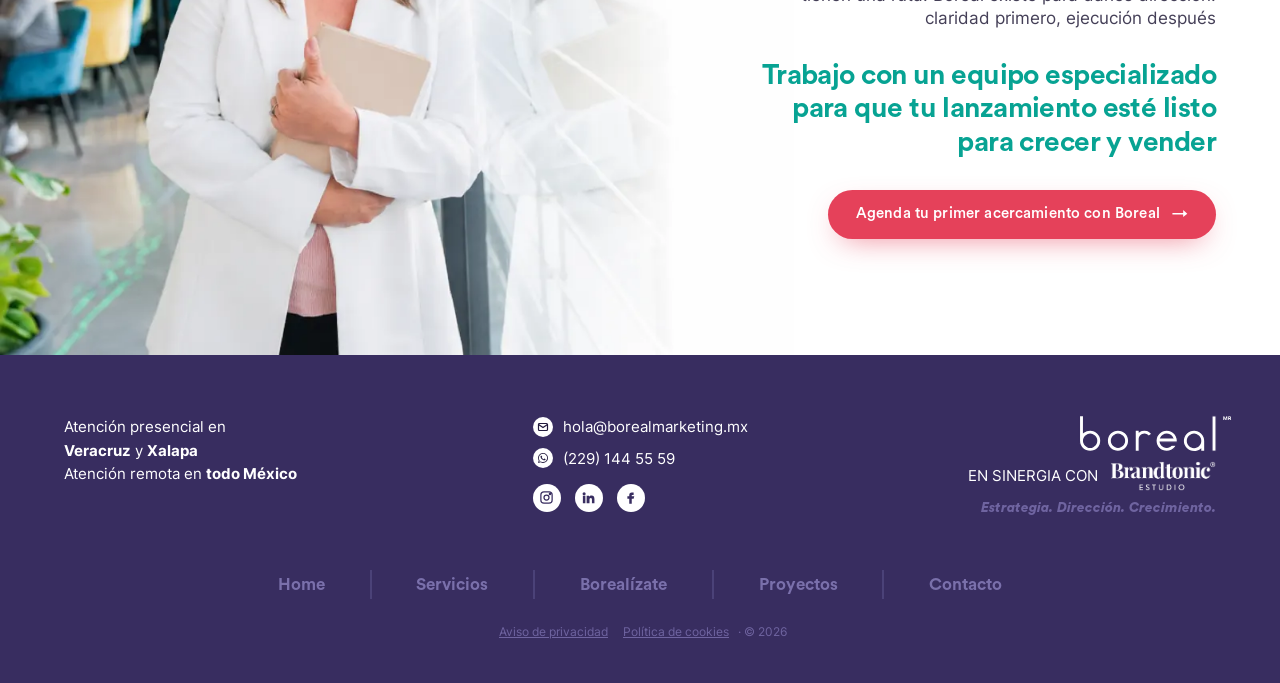
==== commit c6d6615e: "Borealízate (escritorio): aro del hero más a la derecha Co-Authored-By: Claude Opus 5.5 (1M context)" ====
--- a/index.html
+++ b/index.html
@@ -17,7 +17,7 @@
 <meta name="theme-color" content="#221a3d">
 <link rel="icon" href="assets/fig/fullcolor.webp">
 <link rel="preload" href="assets/fonts/CircularStd-Bold.otf" as="font" type="font/otf" crossorigin>
-<link rel="stylesheet" href="css/styles.css?v=202610191206">
+<link rel="stylesheet" href="css/styles.css?v=202610191208">
 </head>
 <body data-page="home">
 <!-- Google Tag Manager (noscript) -->
@@ -244,6 +244,6 @@
   </section>
 </main>
 
-<script src="js/main.js?v=202610191206"></script>
+<script src="js/main.js?v=202610191208"></script>
 </body>
 </html>
--- a/css/styles.css
+++ b/css/styles.css
@@ -1658,3 +1658,4 @@
 .bhero h1::before{content:"";position:absolute;z-index:-1;inset:-30px -70px -30px -40px;background:radial-gradient(ellipse 60% 62% at 48% 50%,rgba(255,255,255,.95) 58%,rgba(255,255,255,.7) 78%,rgba(255,255,255,0) 100%);filter:blur(14px);pointer-events:none}
 /* Borealízate (escritorio): aro un poco más abajo para que no toque el título */
 @media (min-width:821px){.bhero__ring{top:-90px}}
+@media (min-width:821px){.bhero__ring{left:calc(100% - 95px)}}
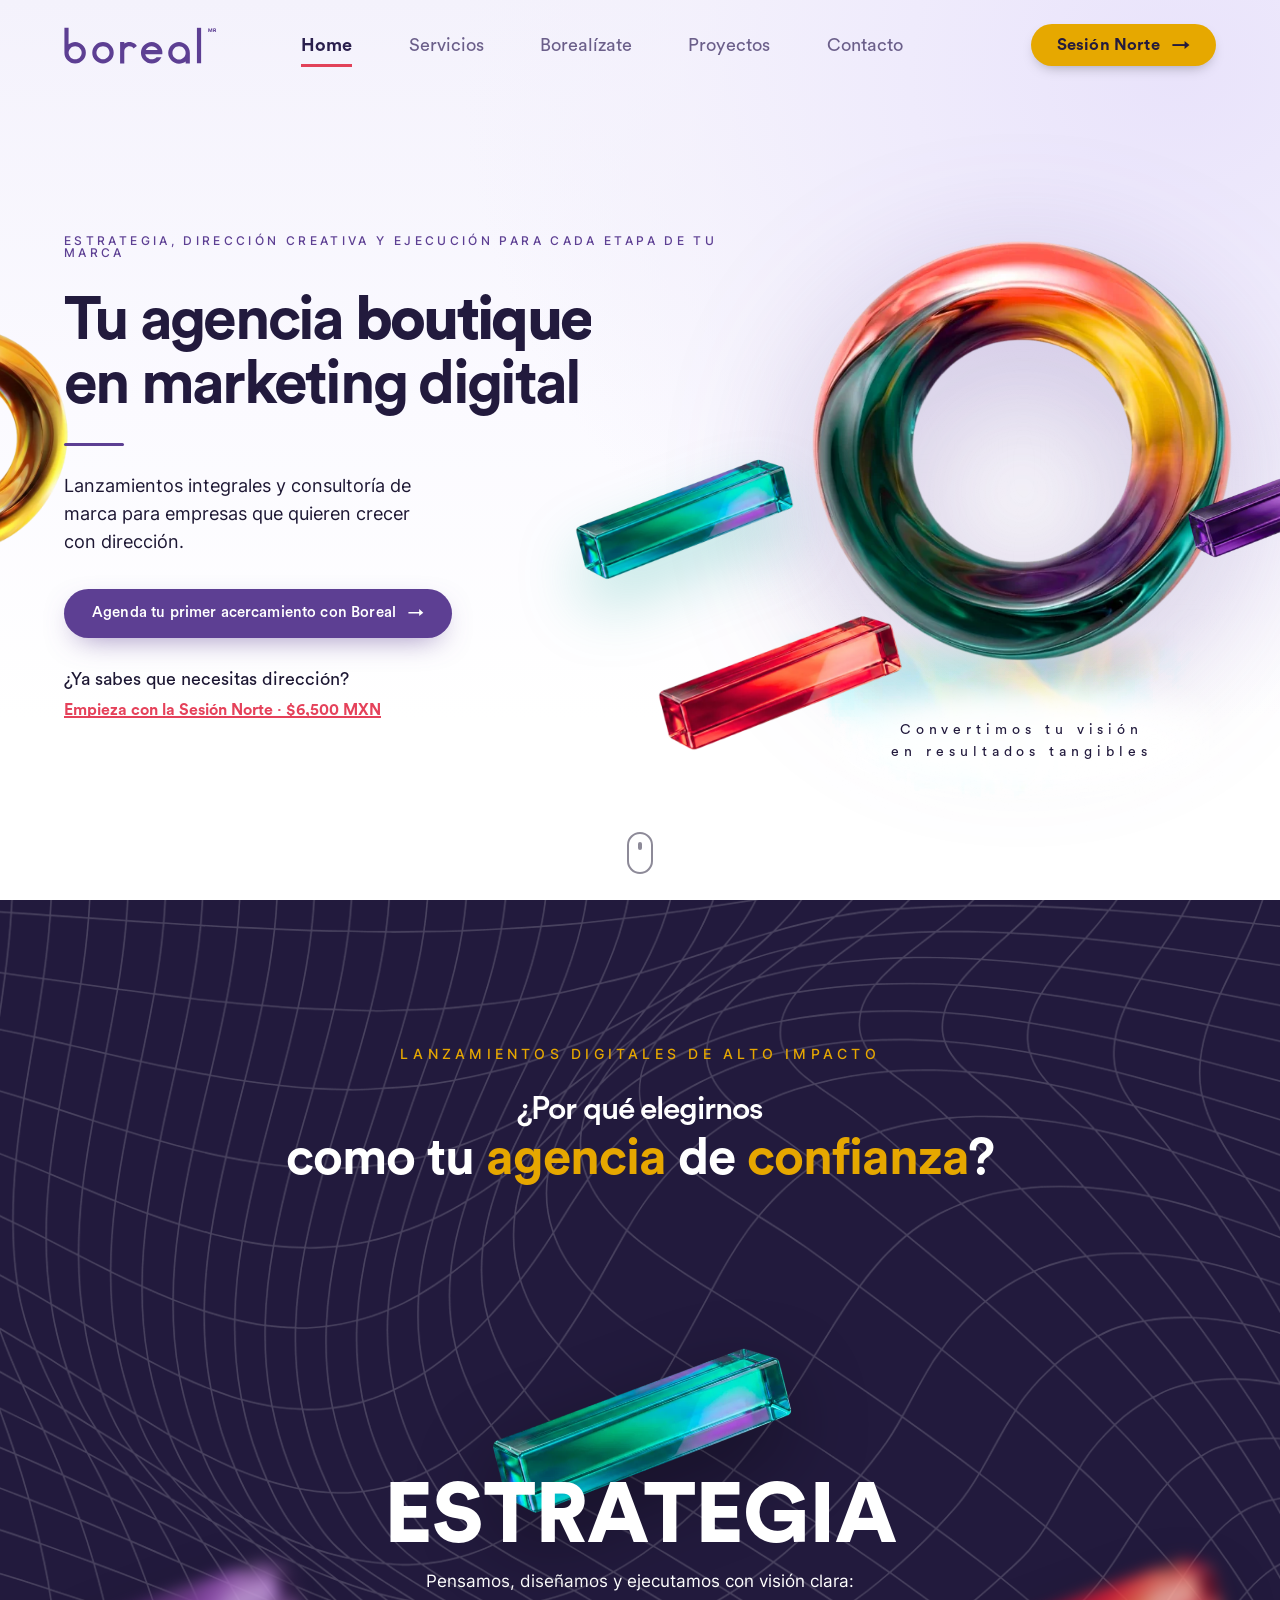
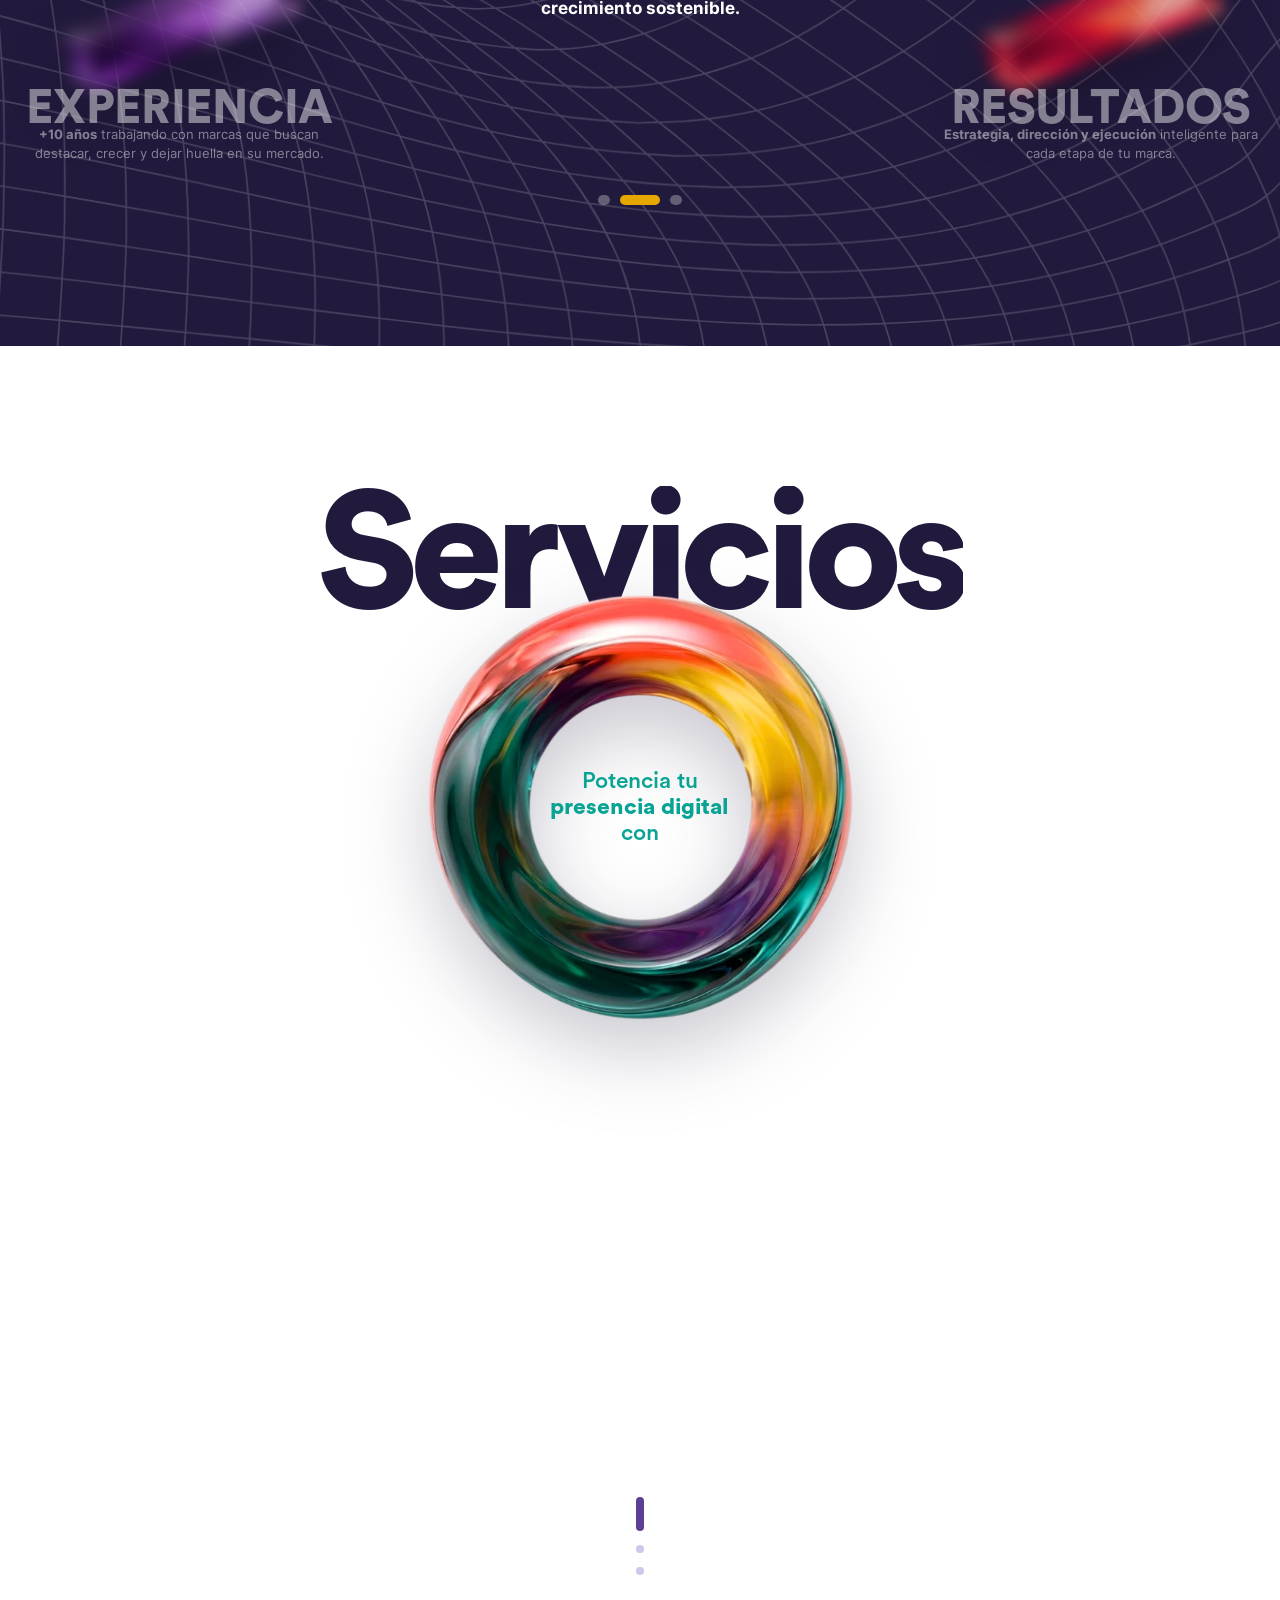
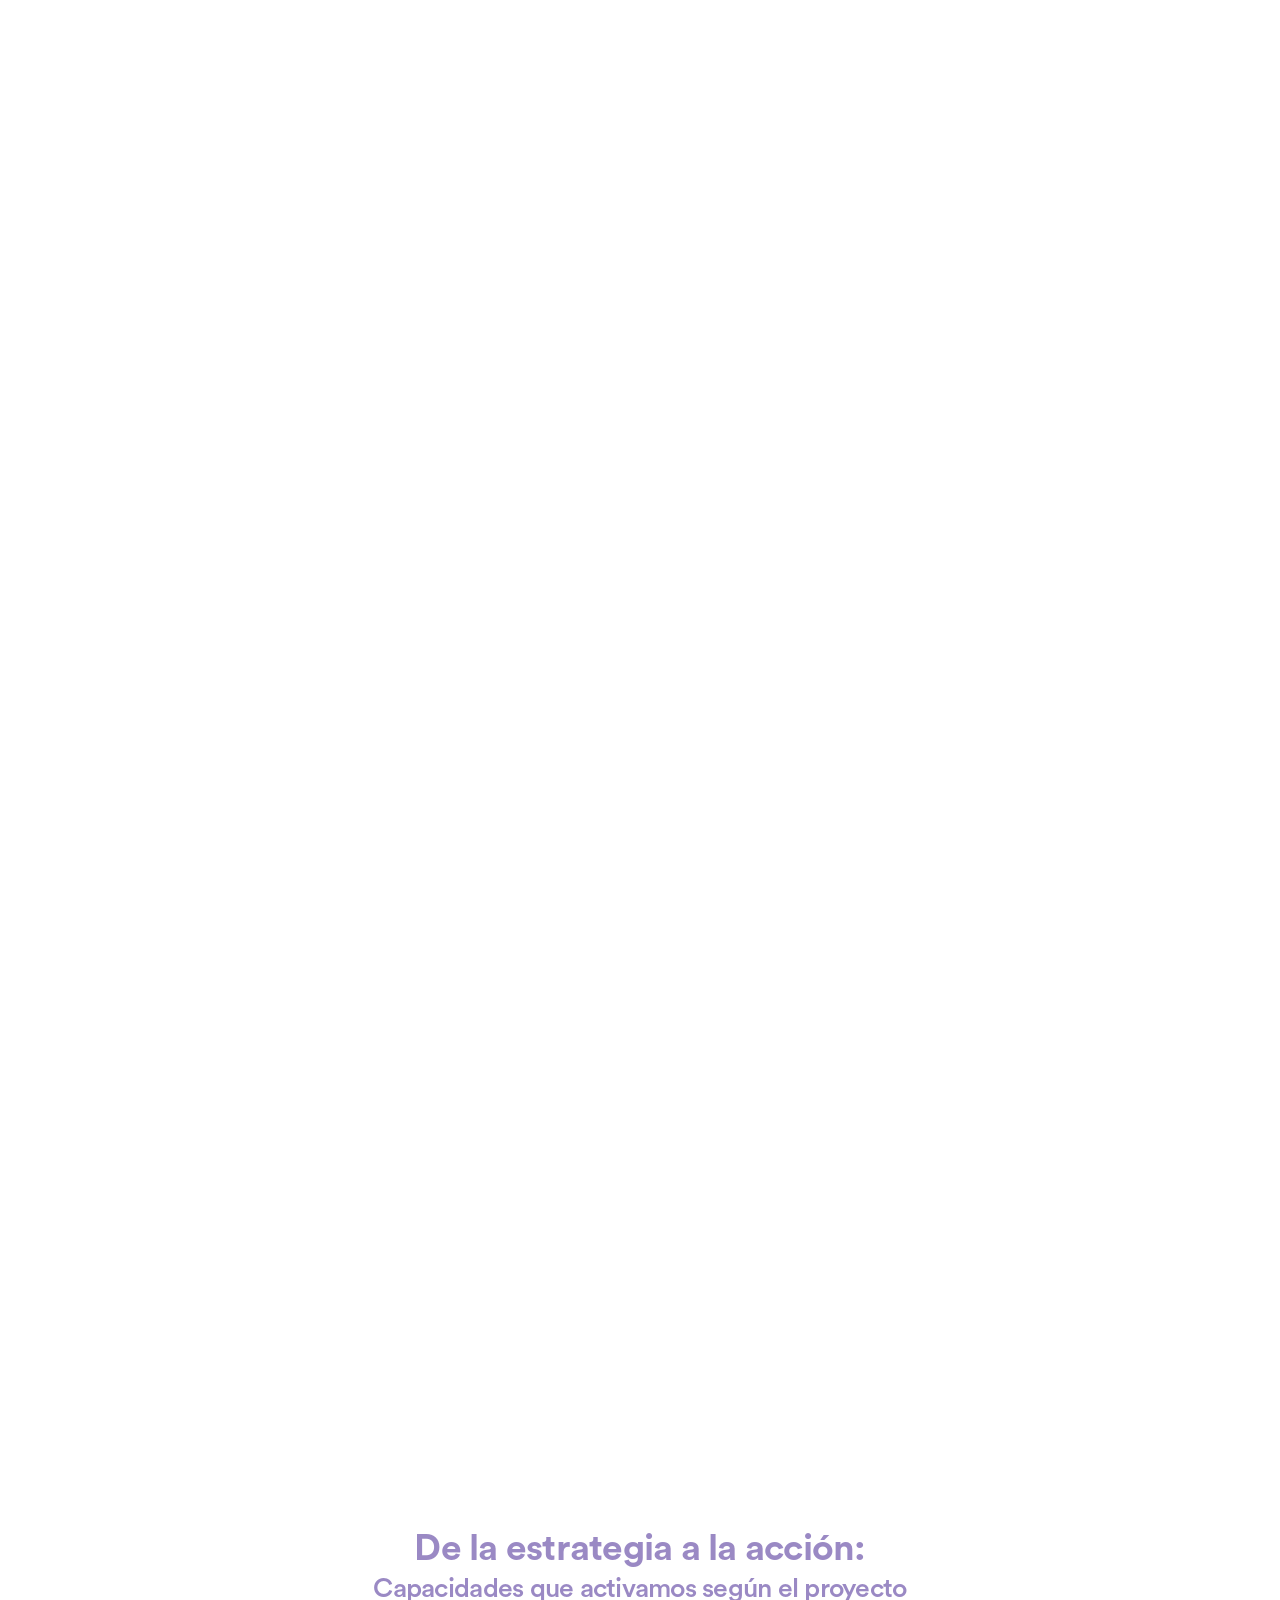
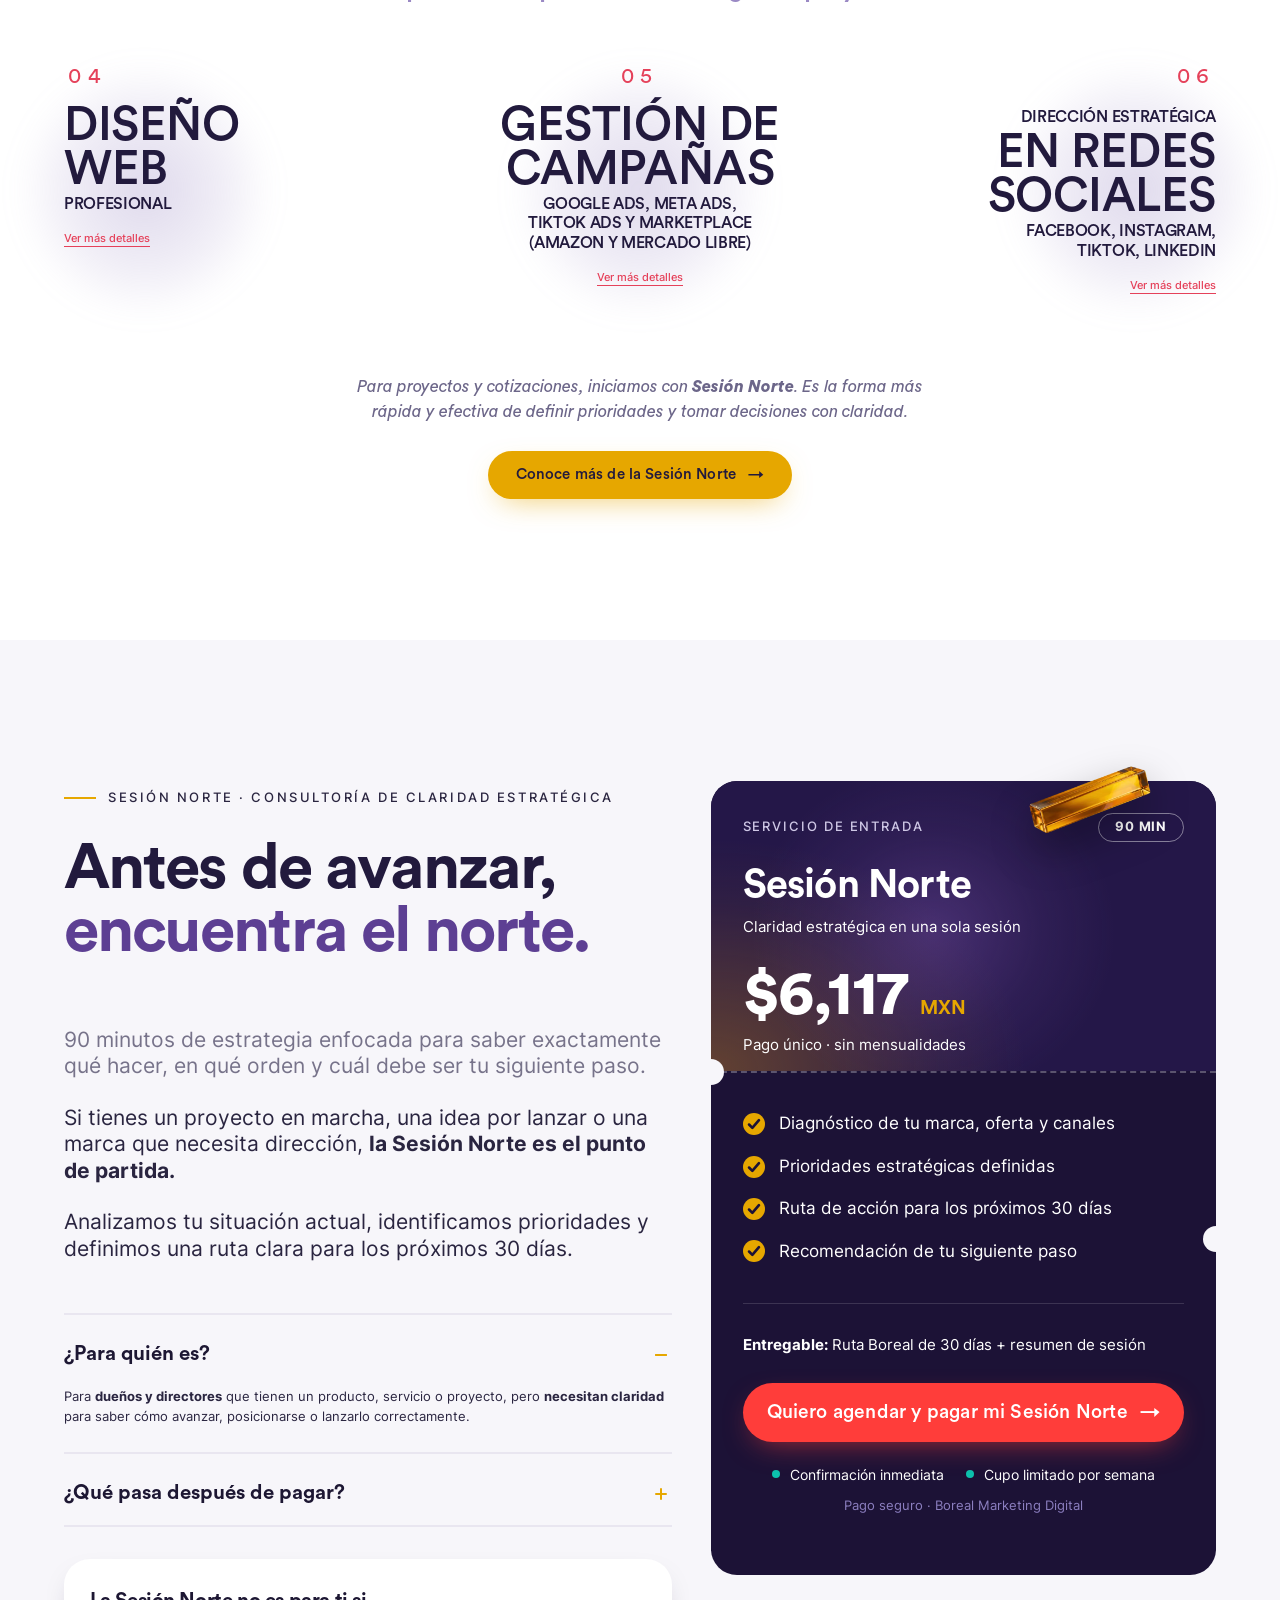
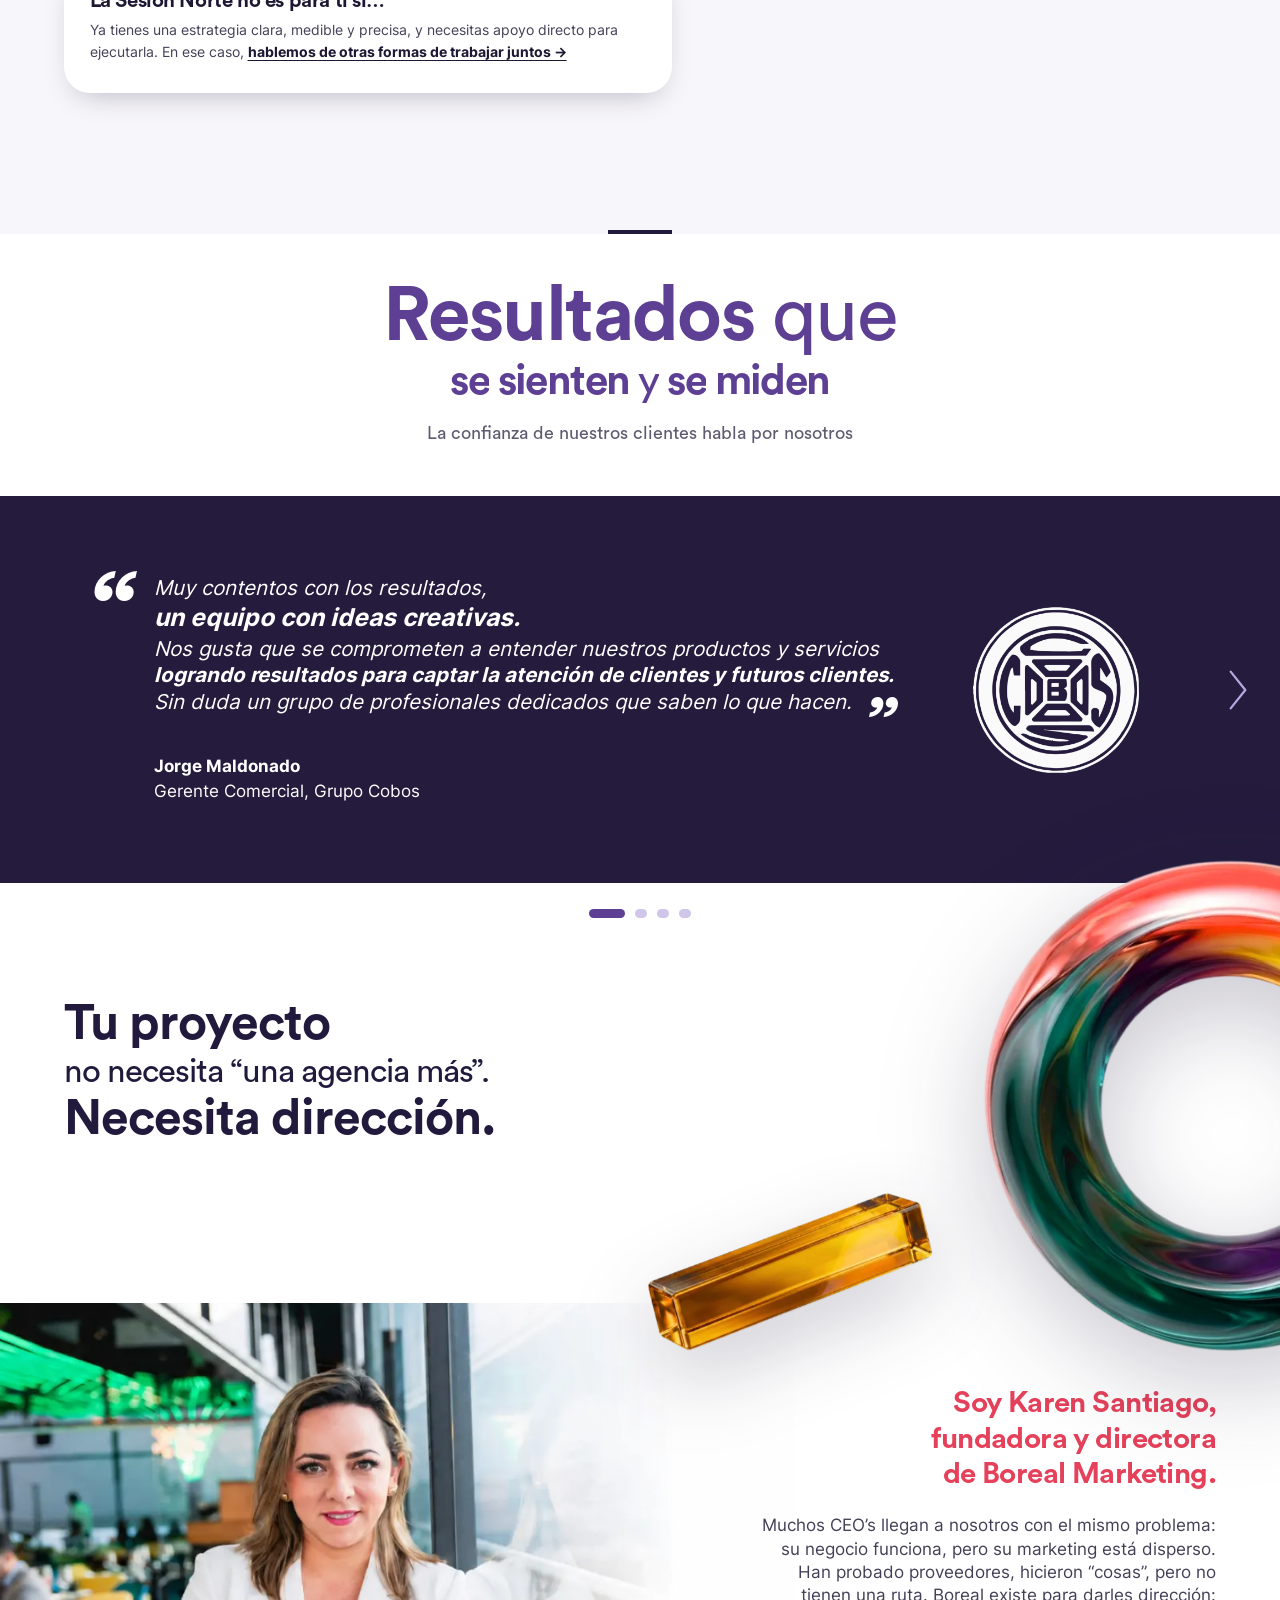
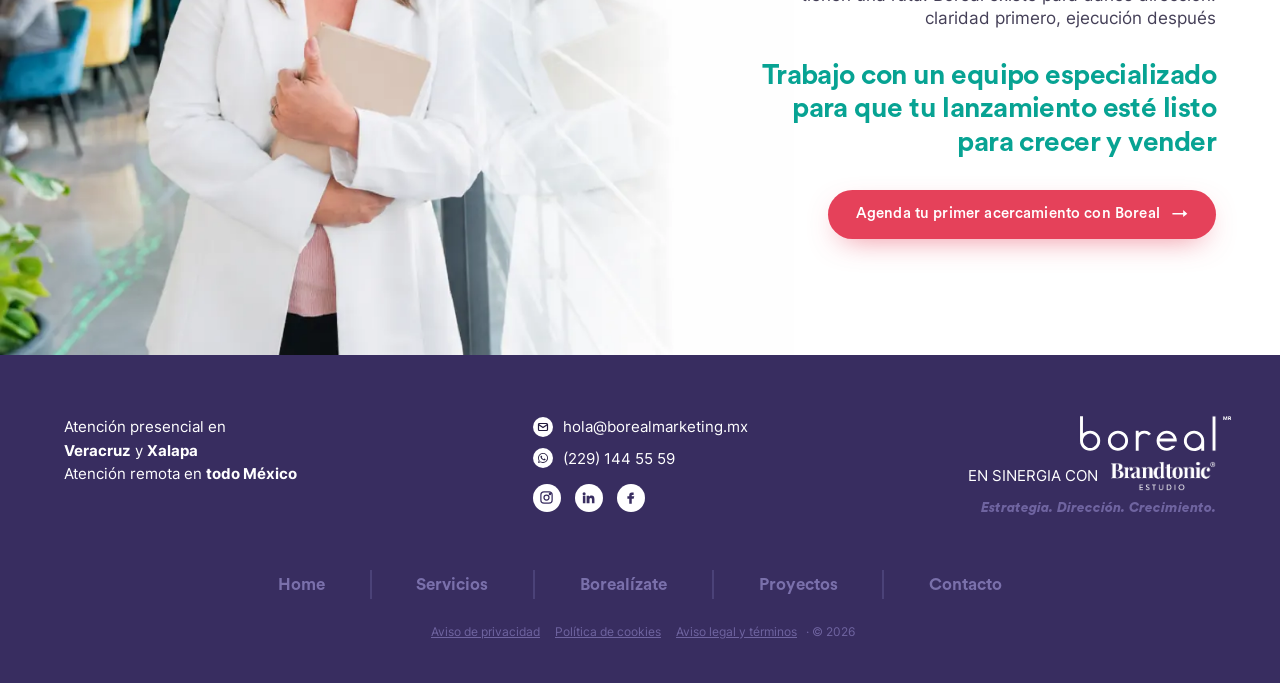
==== commit 06ea8975: "Aviso de privacidad y Política de cookies definitivos; nuevo Aviso legal y términos en el footer Co-" ====
--- a/index.html
+++ b/index.html
@@ -17,7 +17,7 @@
 <meta name="theme-color" content="#221a3d">
 <link rel="icon" href="assets/fig/fullcolor.webp">
 <link rel="preload" href="assets/fonts/CircularStd-Bold.otf" as="font" type="font/otf" crossorigin>
-<link rel="stylesheet" href="css/styles.css?v=202610191208">
+<link rel="stylesheet" href="css/styles.css?v=202610191212">
 </head>
 <body data-page="home">
 <!-- Google Tag Manager (noscript) -->
@@ -244,6 +244,6 @@
   </section>
 </main>
 
-<script src="js/main.js?v=202610191208"></script>
+<script src="js/main.js?v=202610191212"></script>
 </body>
 </html>
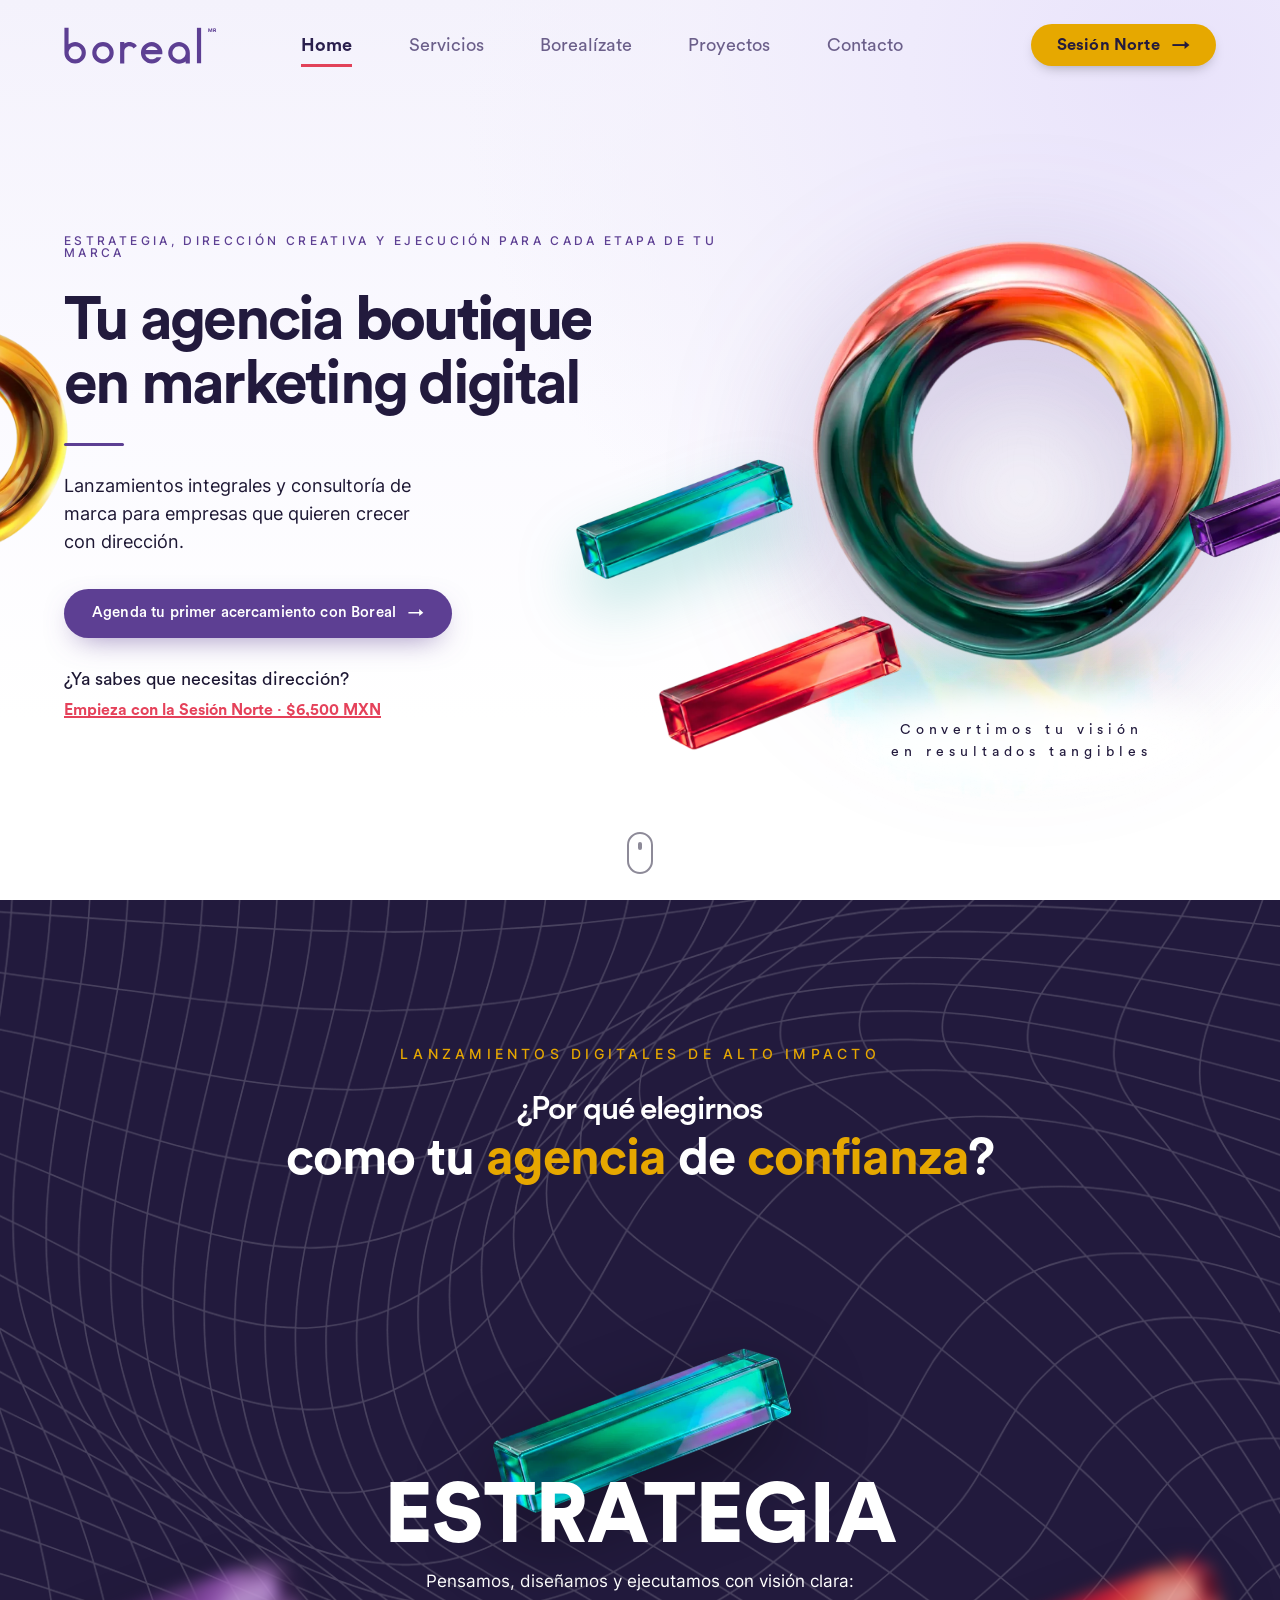
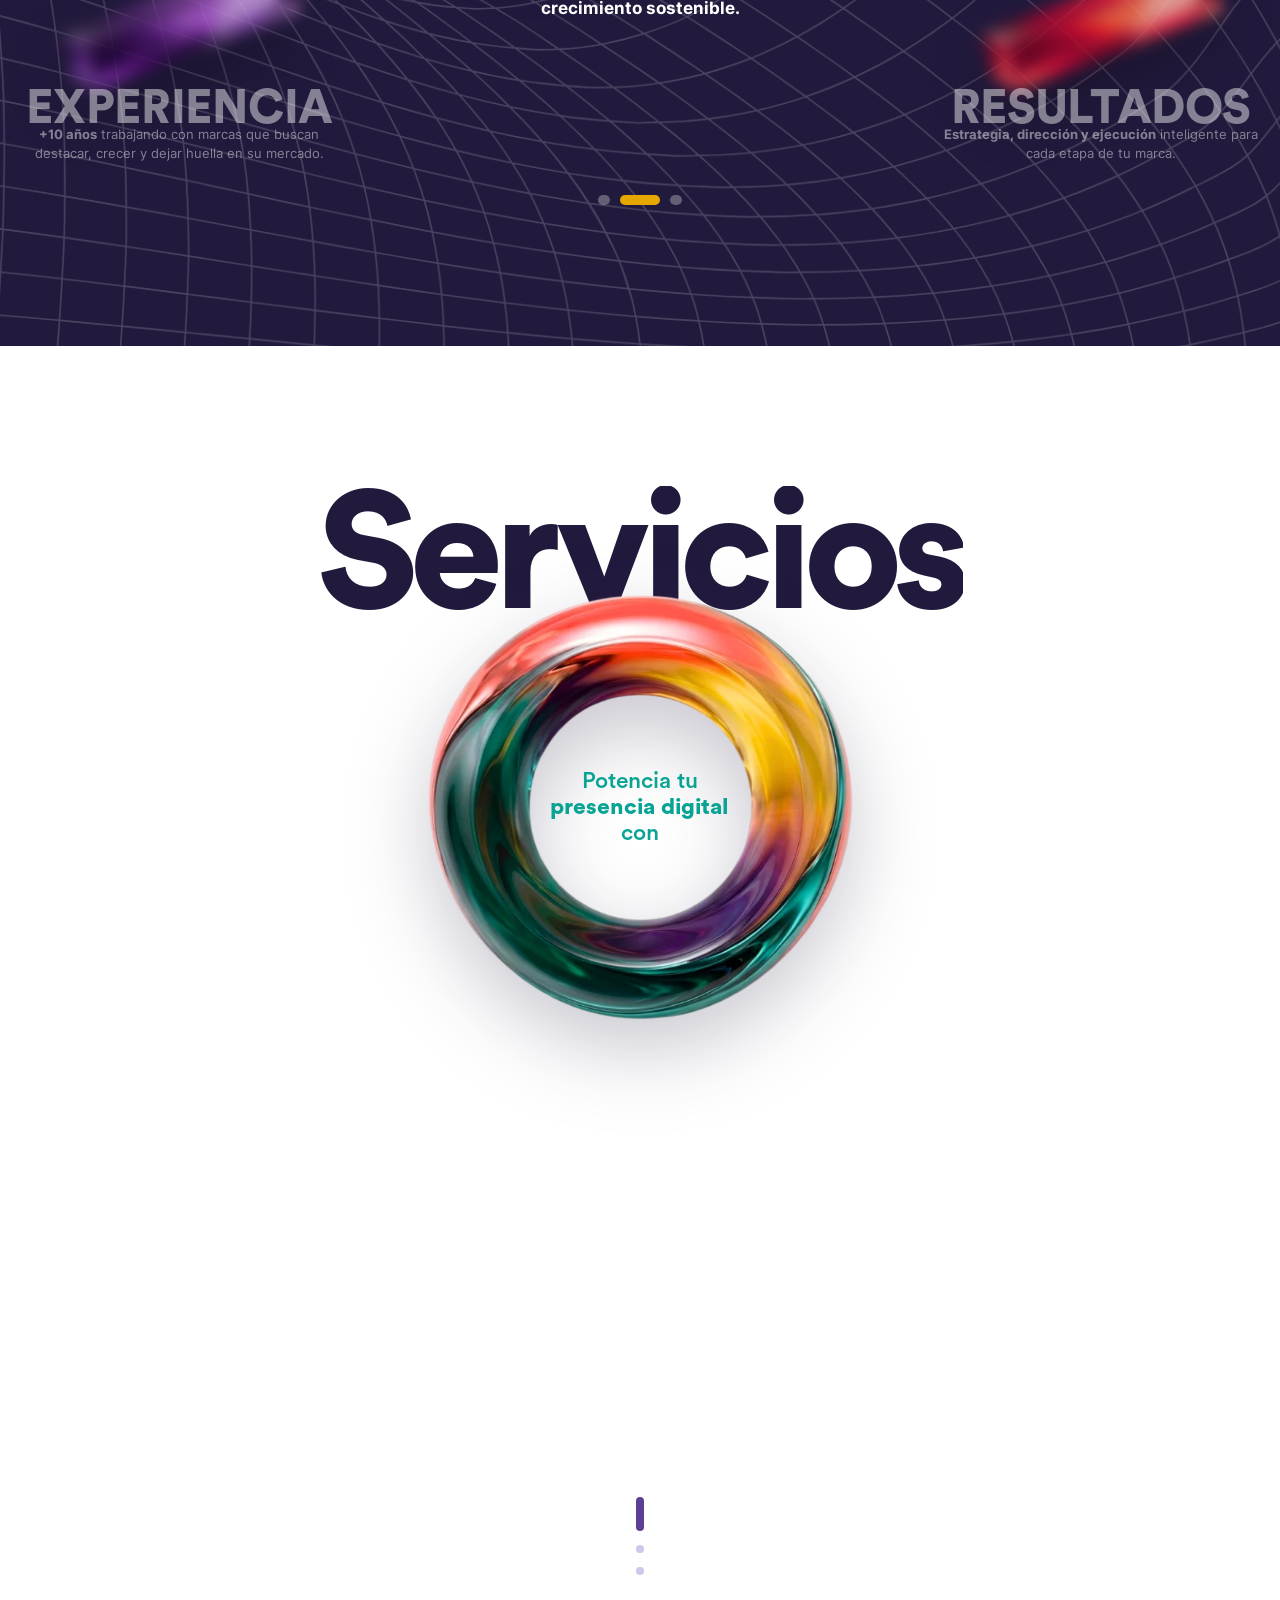
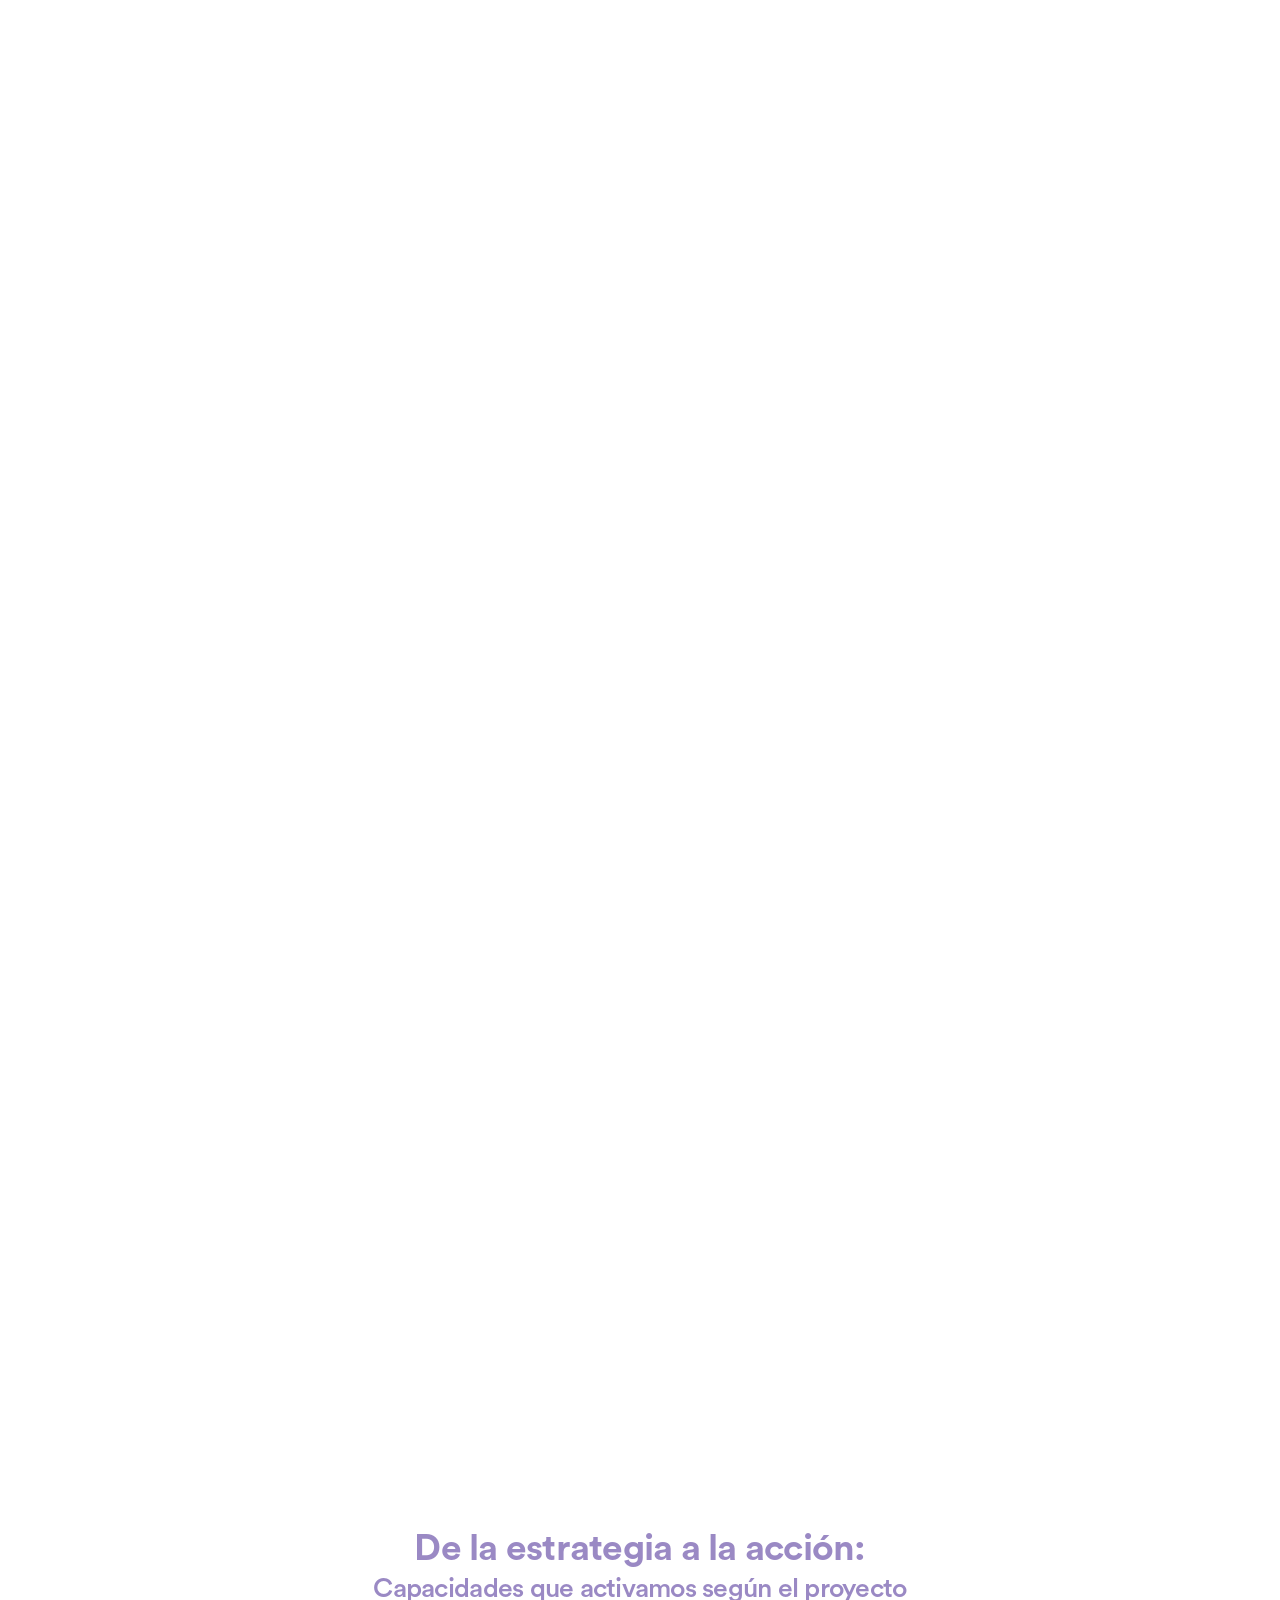
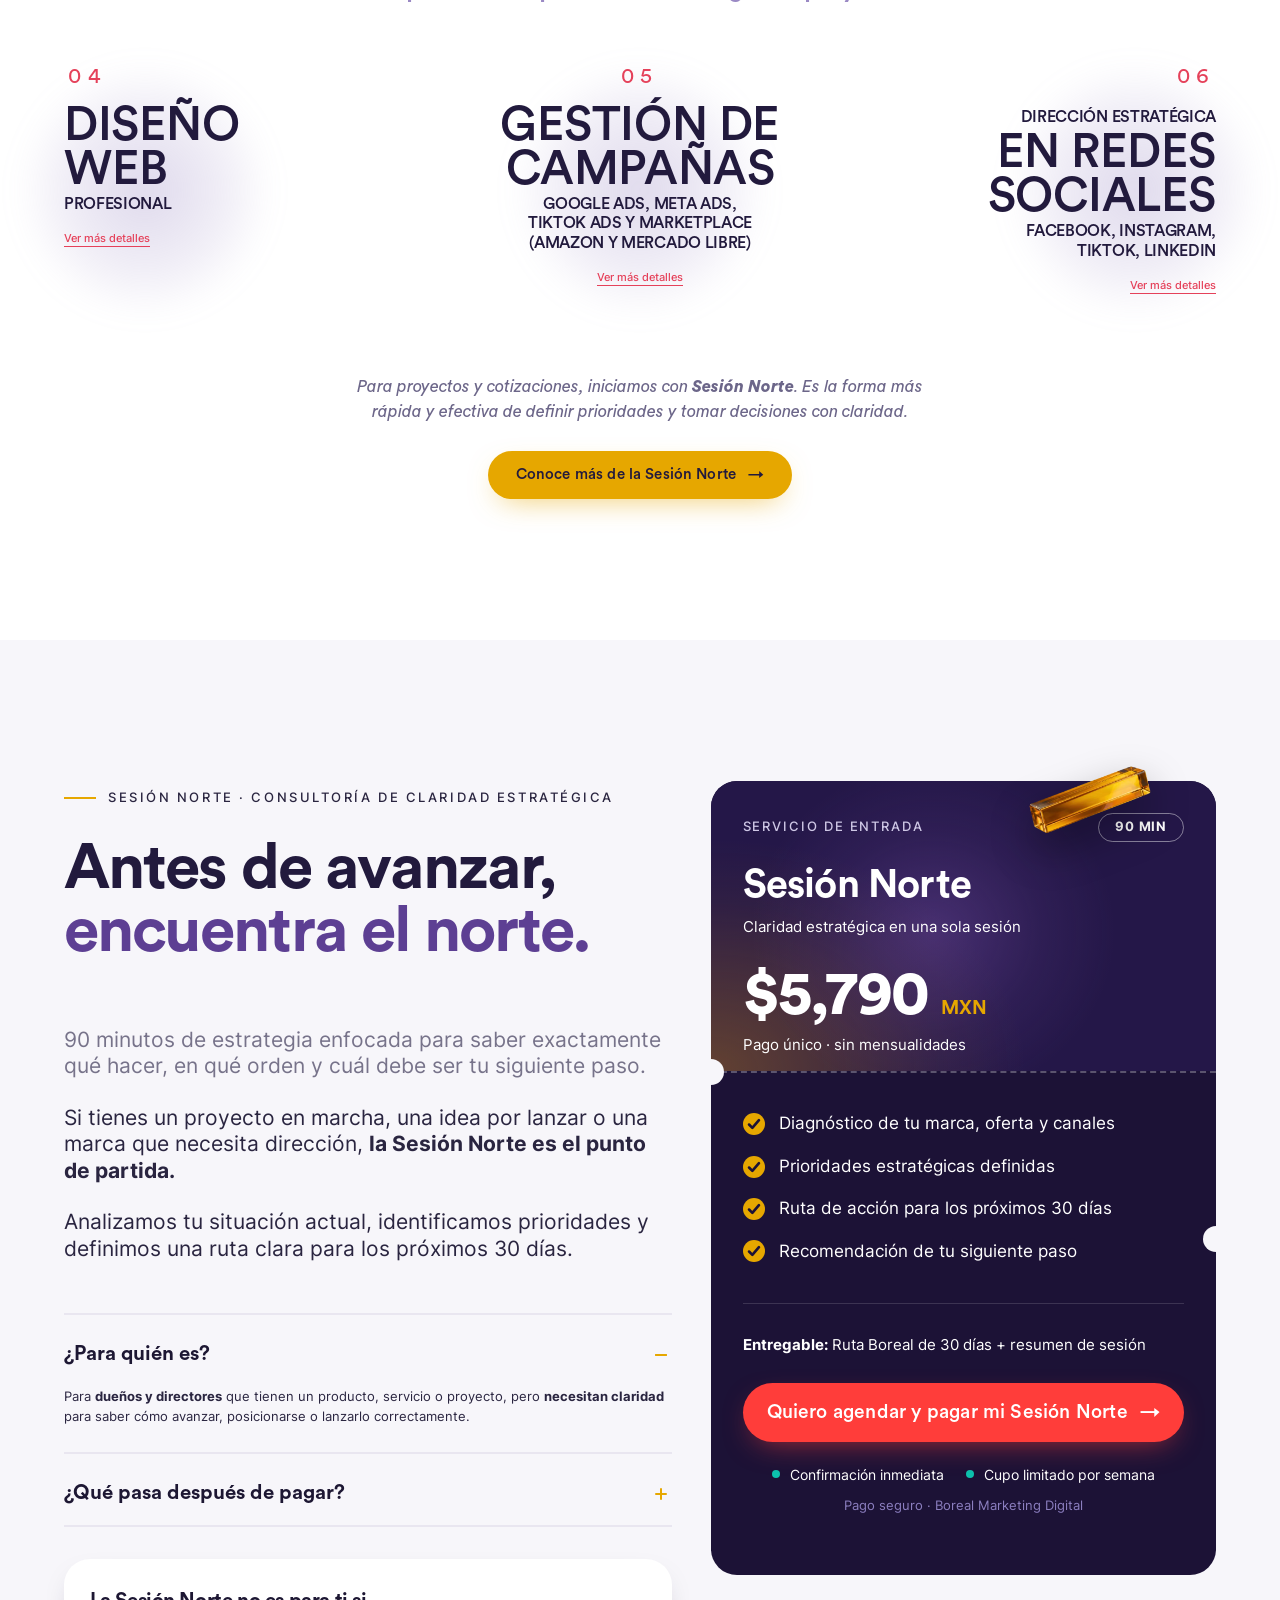
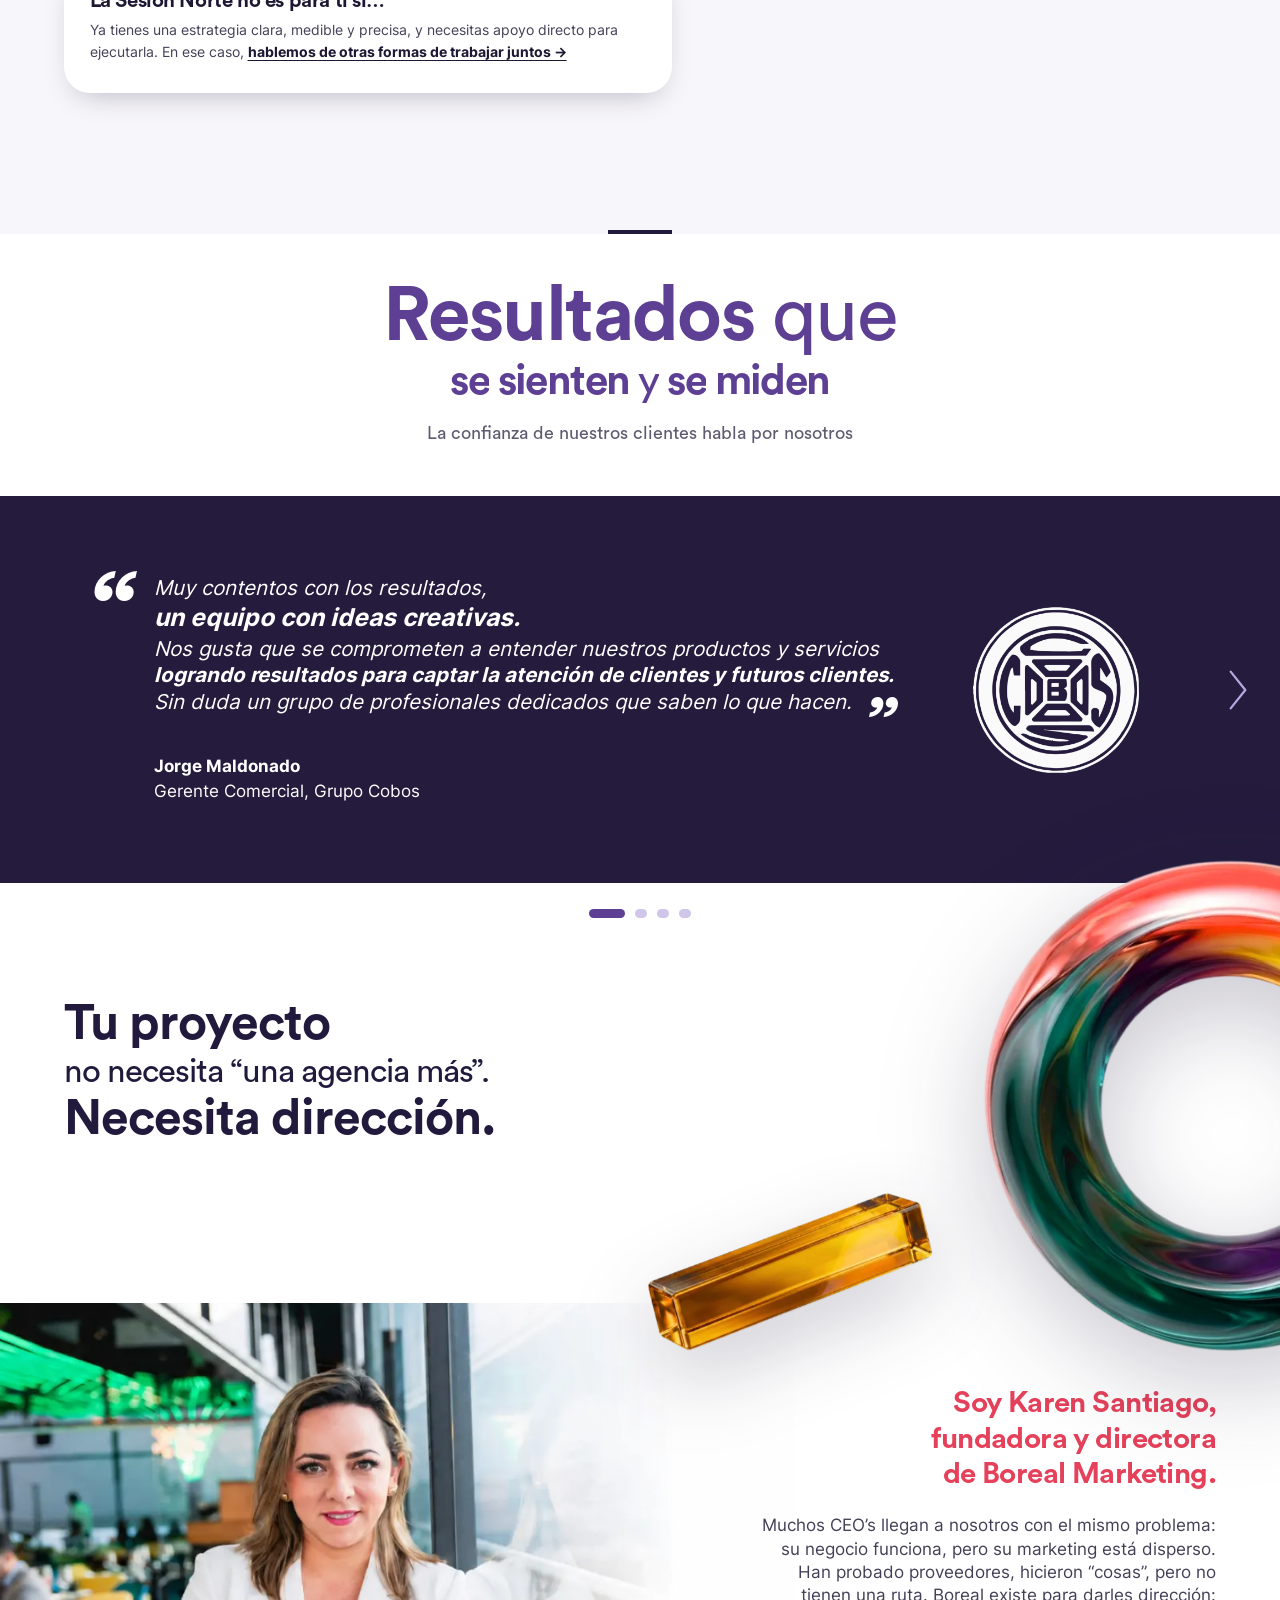
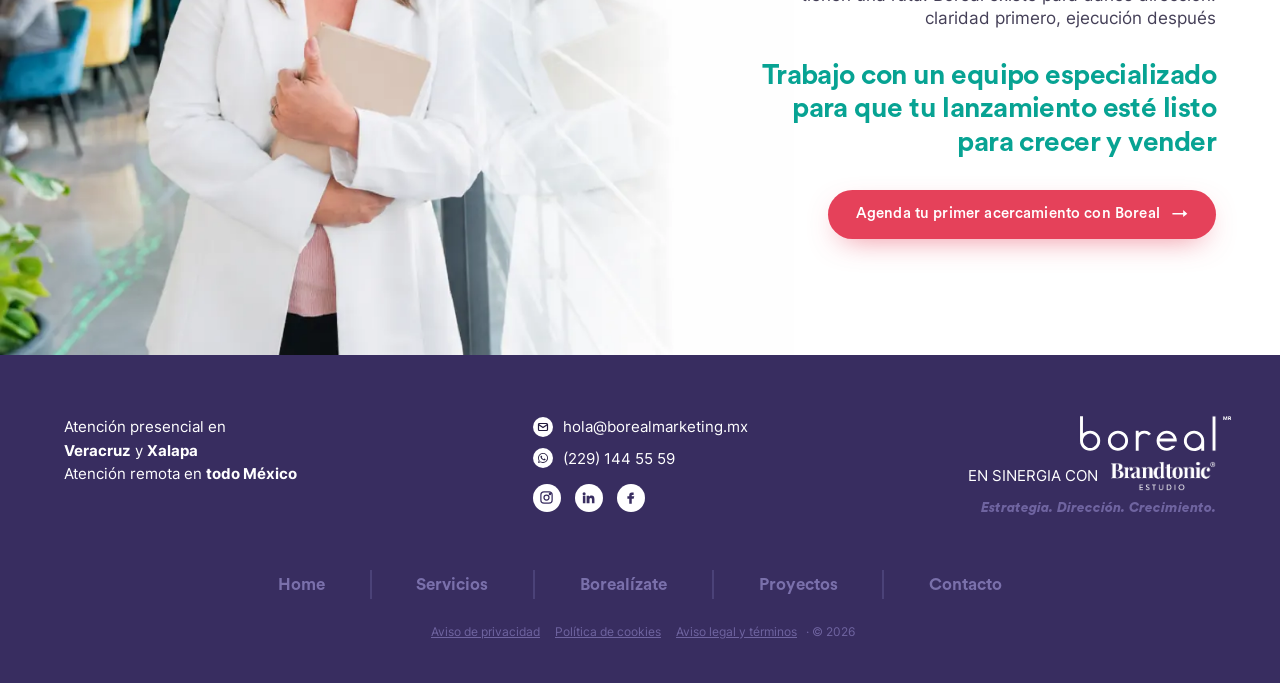
==== commit 037bce54: "Enlaces a los PDFs legales con versión para que el navegador no muestre la copia vieja Co-Authored-B" ====
--- a/index.html
+++ b/index.html
@@ -17,7 +17,7 @@
 <meta name="theme-color" content="#221a3d">
 <link rel="icon" href="assets/fig/fullcolor.webp">
 <link rel="preload" href="assets/fonts/CircularStd-Bold.otf" as="font" type="font/otf" crossorigin>
-<link rel="stylesheet" href="css/styles.css?v=202610191212">
+<link rel="stylesheet" href="css/styles.css?v=202610191217">
 </head>
 <body data-page="home">
 <!-- Google Tag Manager (noscript) -->
@@ -244,6 +244,6 @@
   </section>
 </main>
 
-<script src="js/main.js?v=202610191212"></script>
+<script src="js/main.js?v=202610191217"></script>
 </body>
 </html>
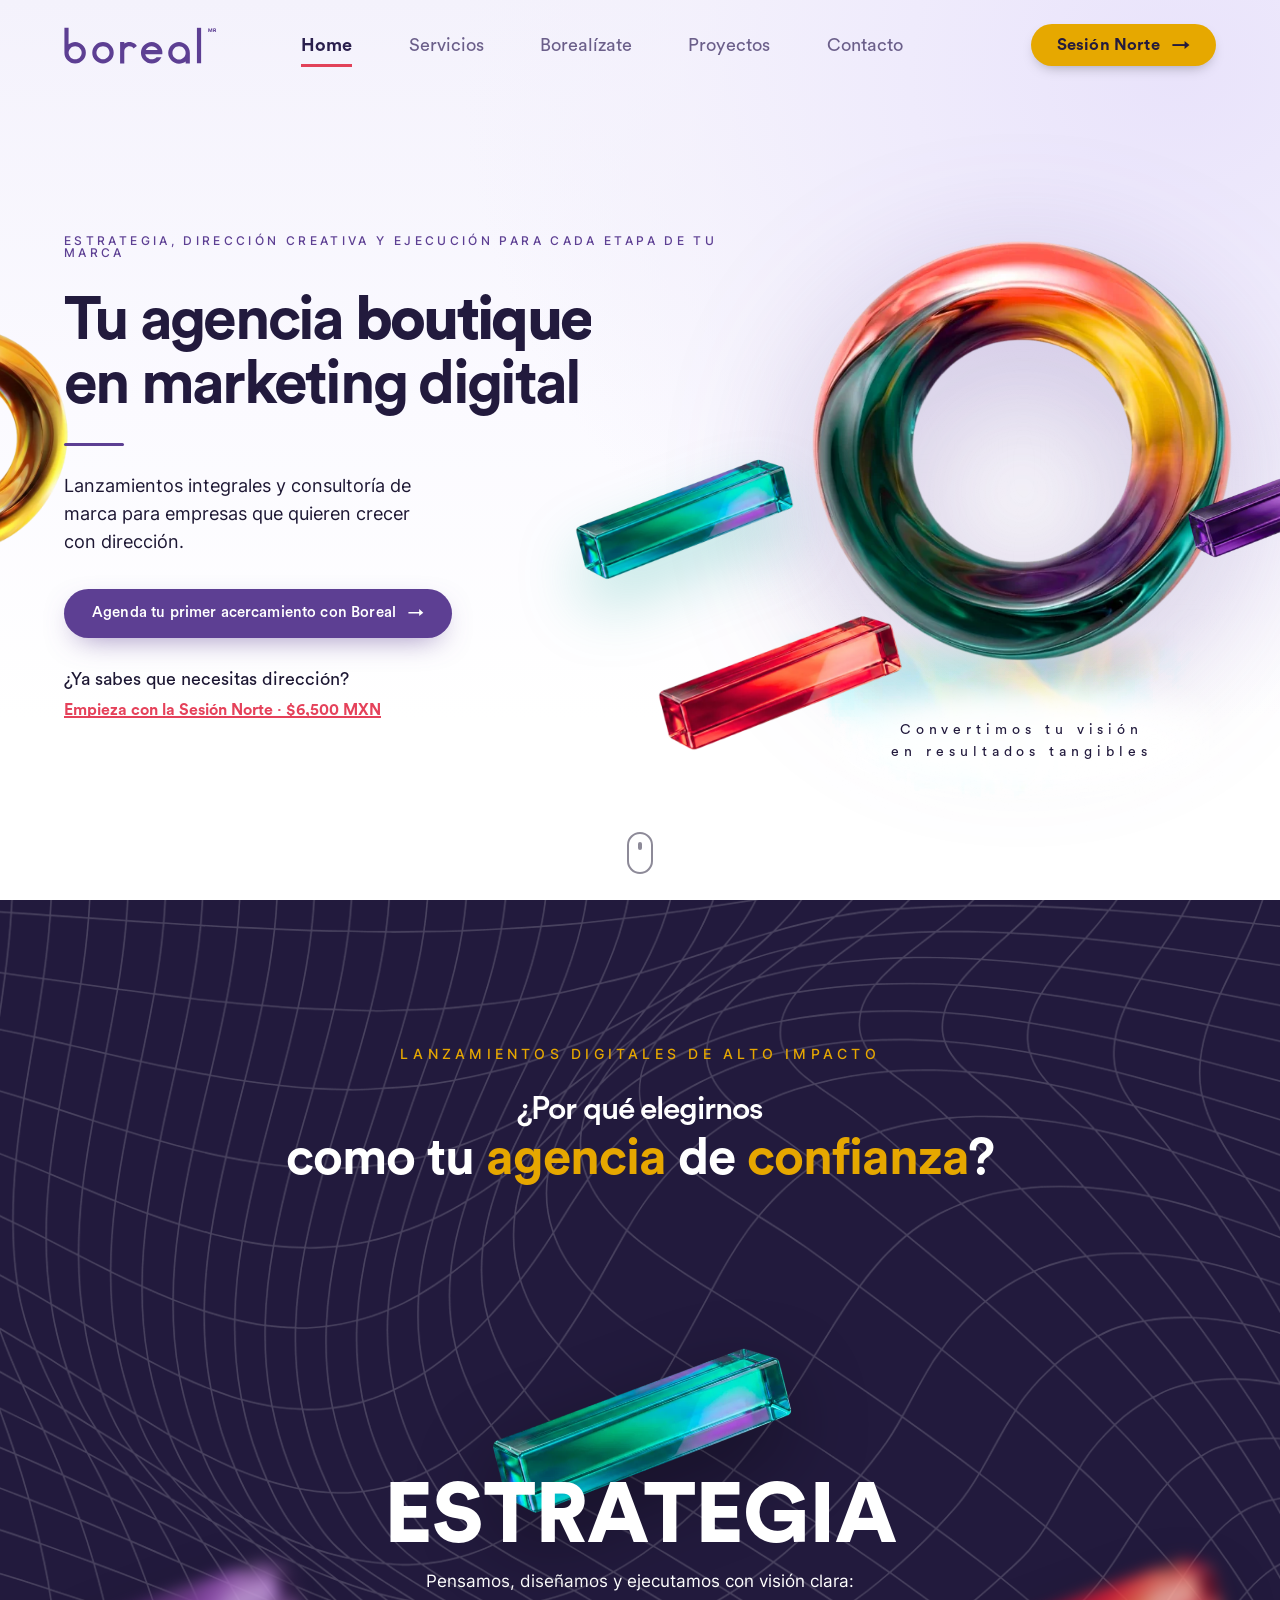
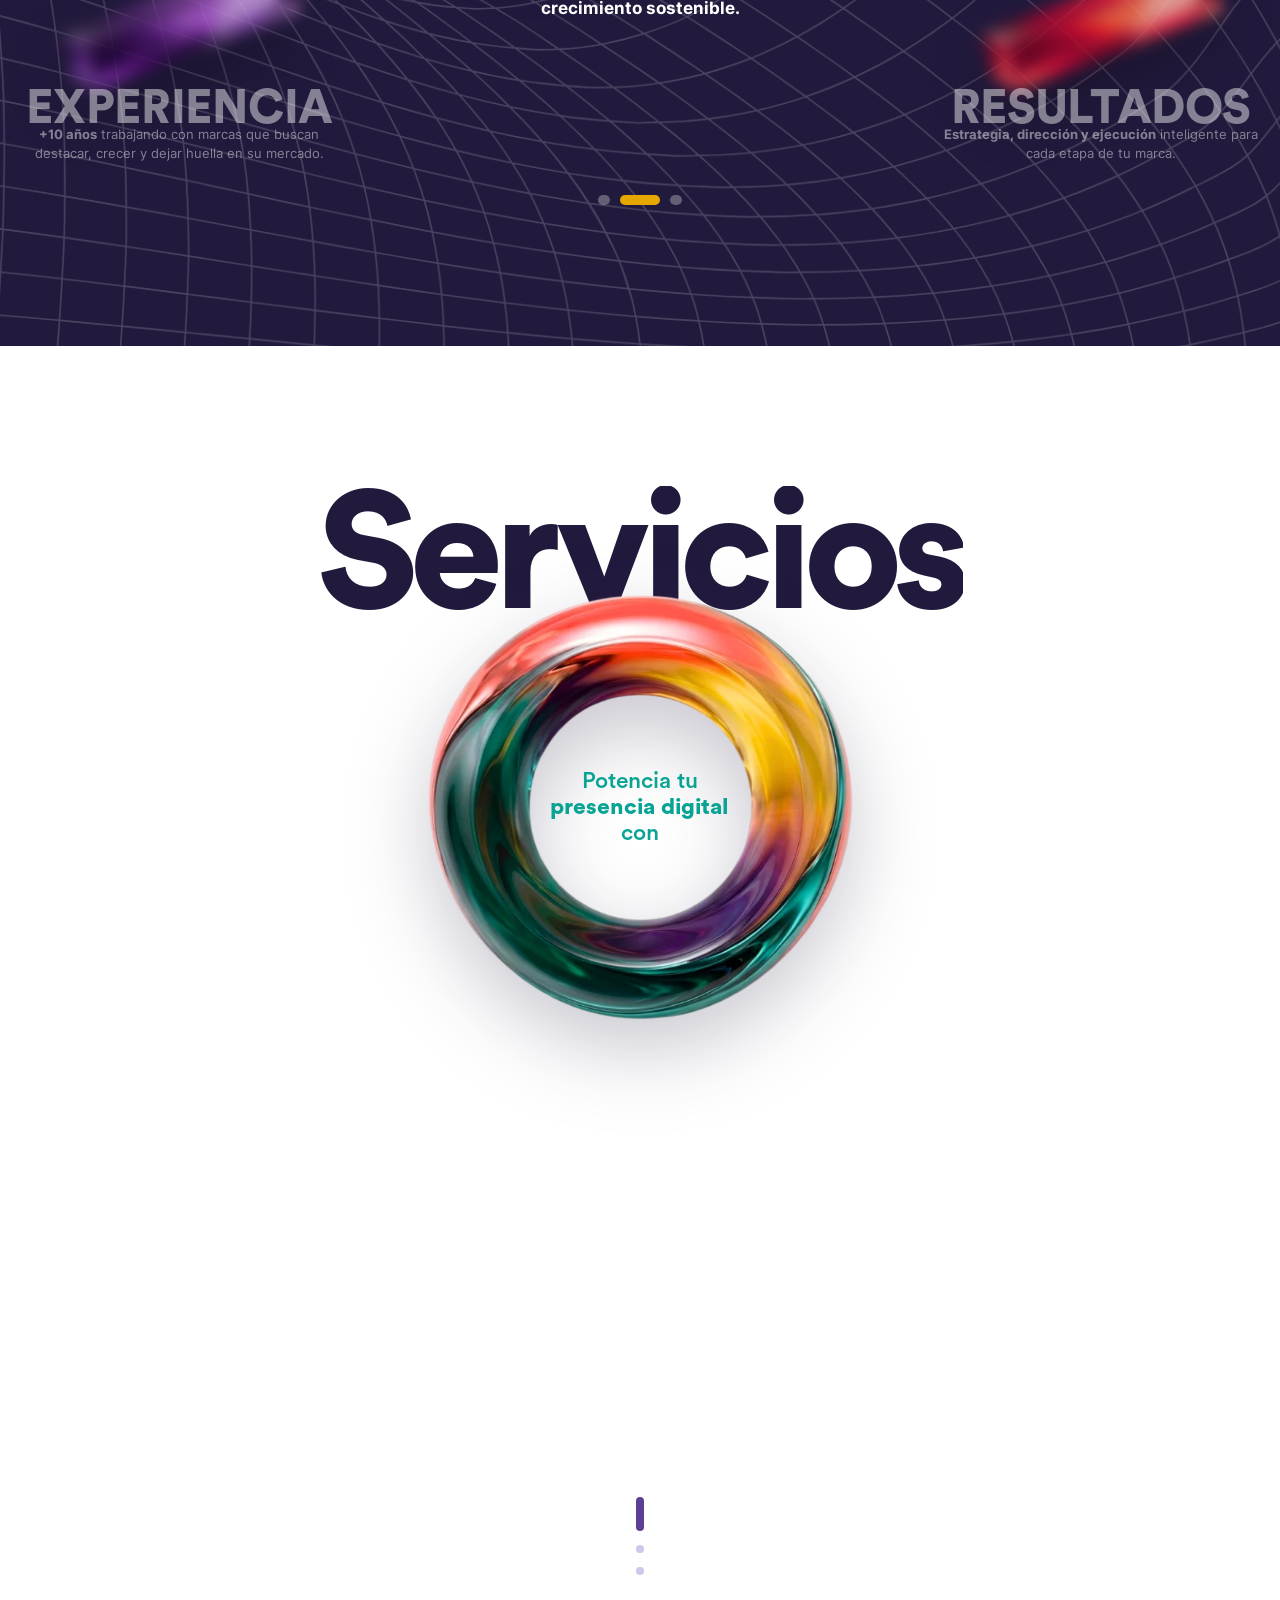
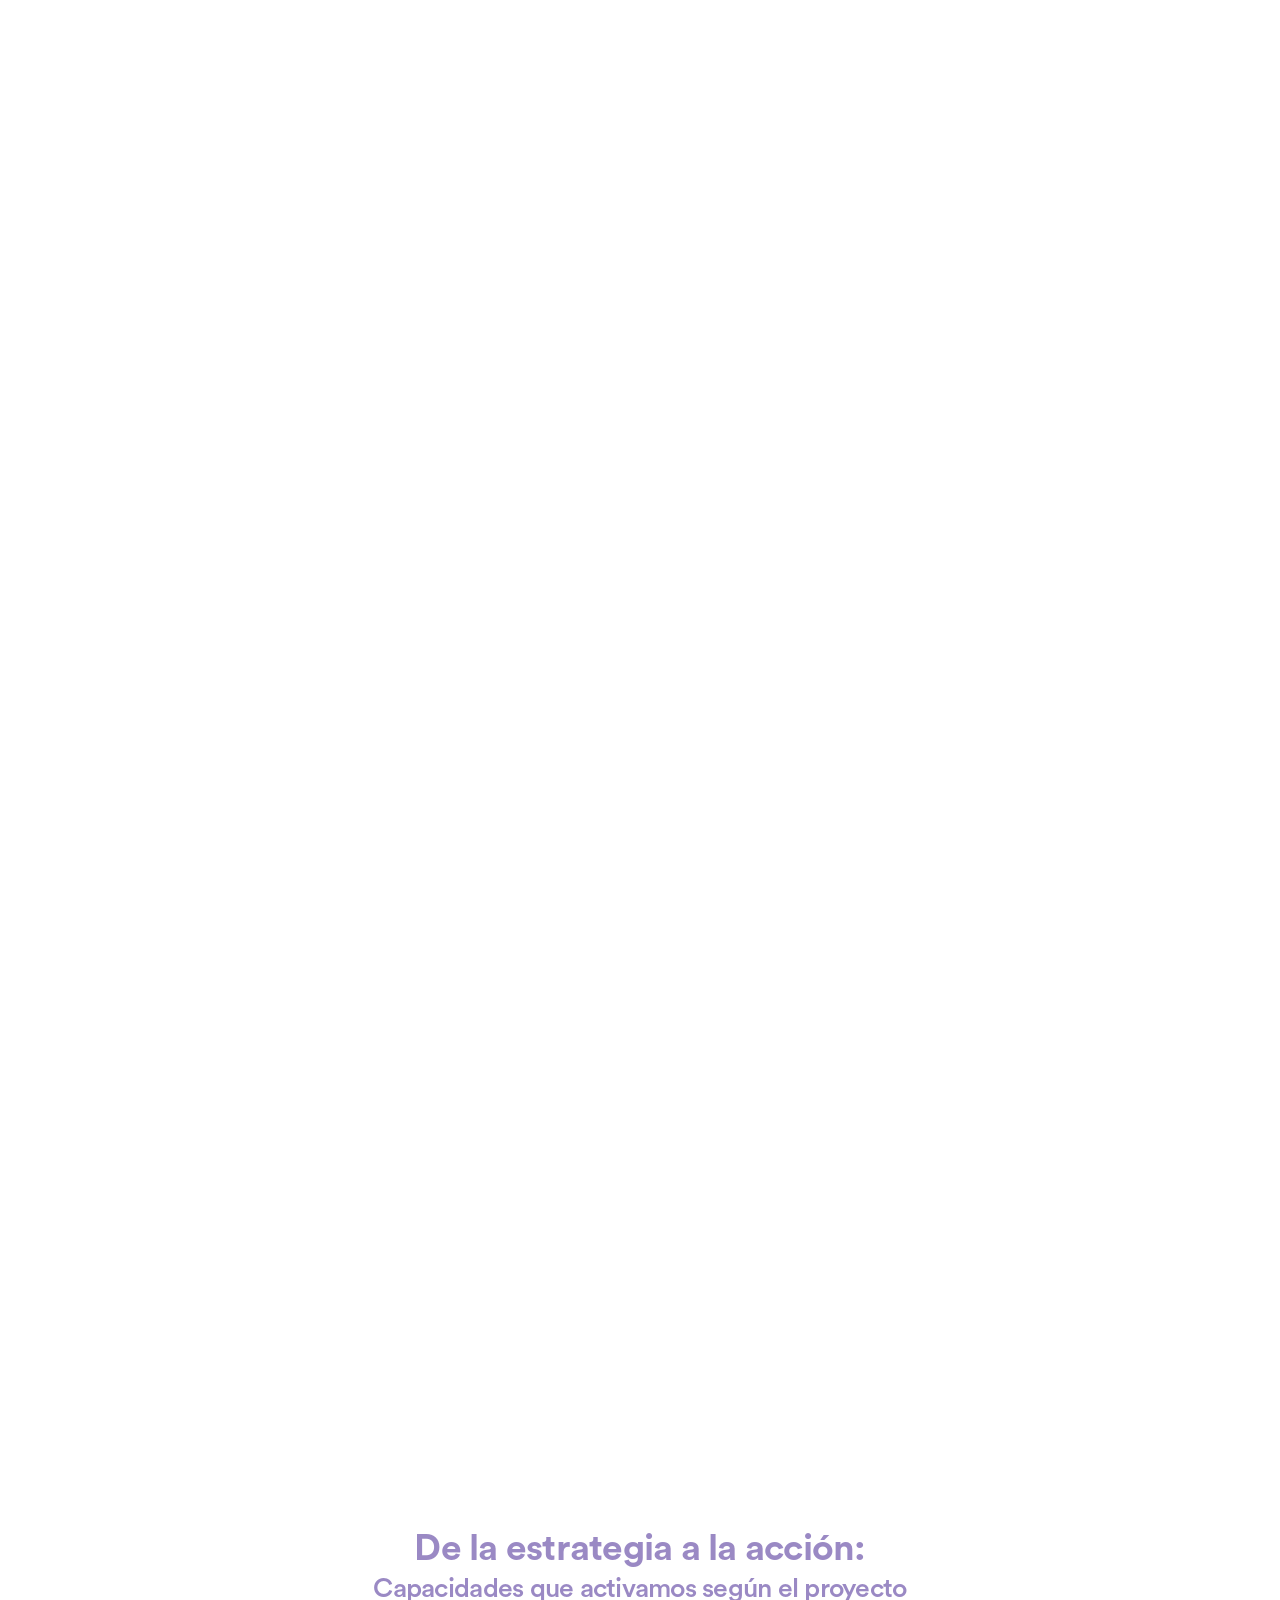
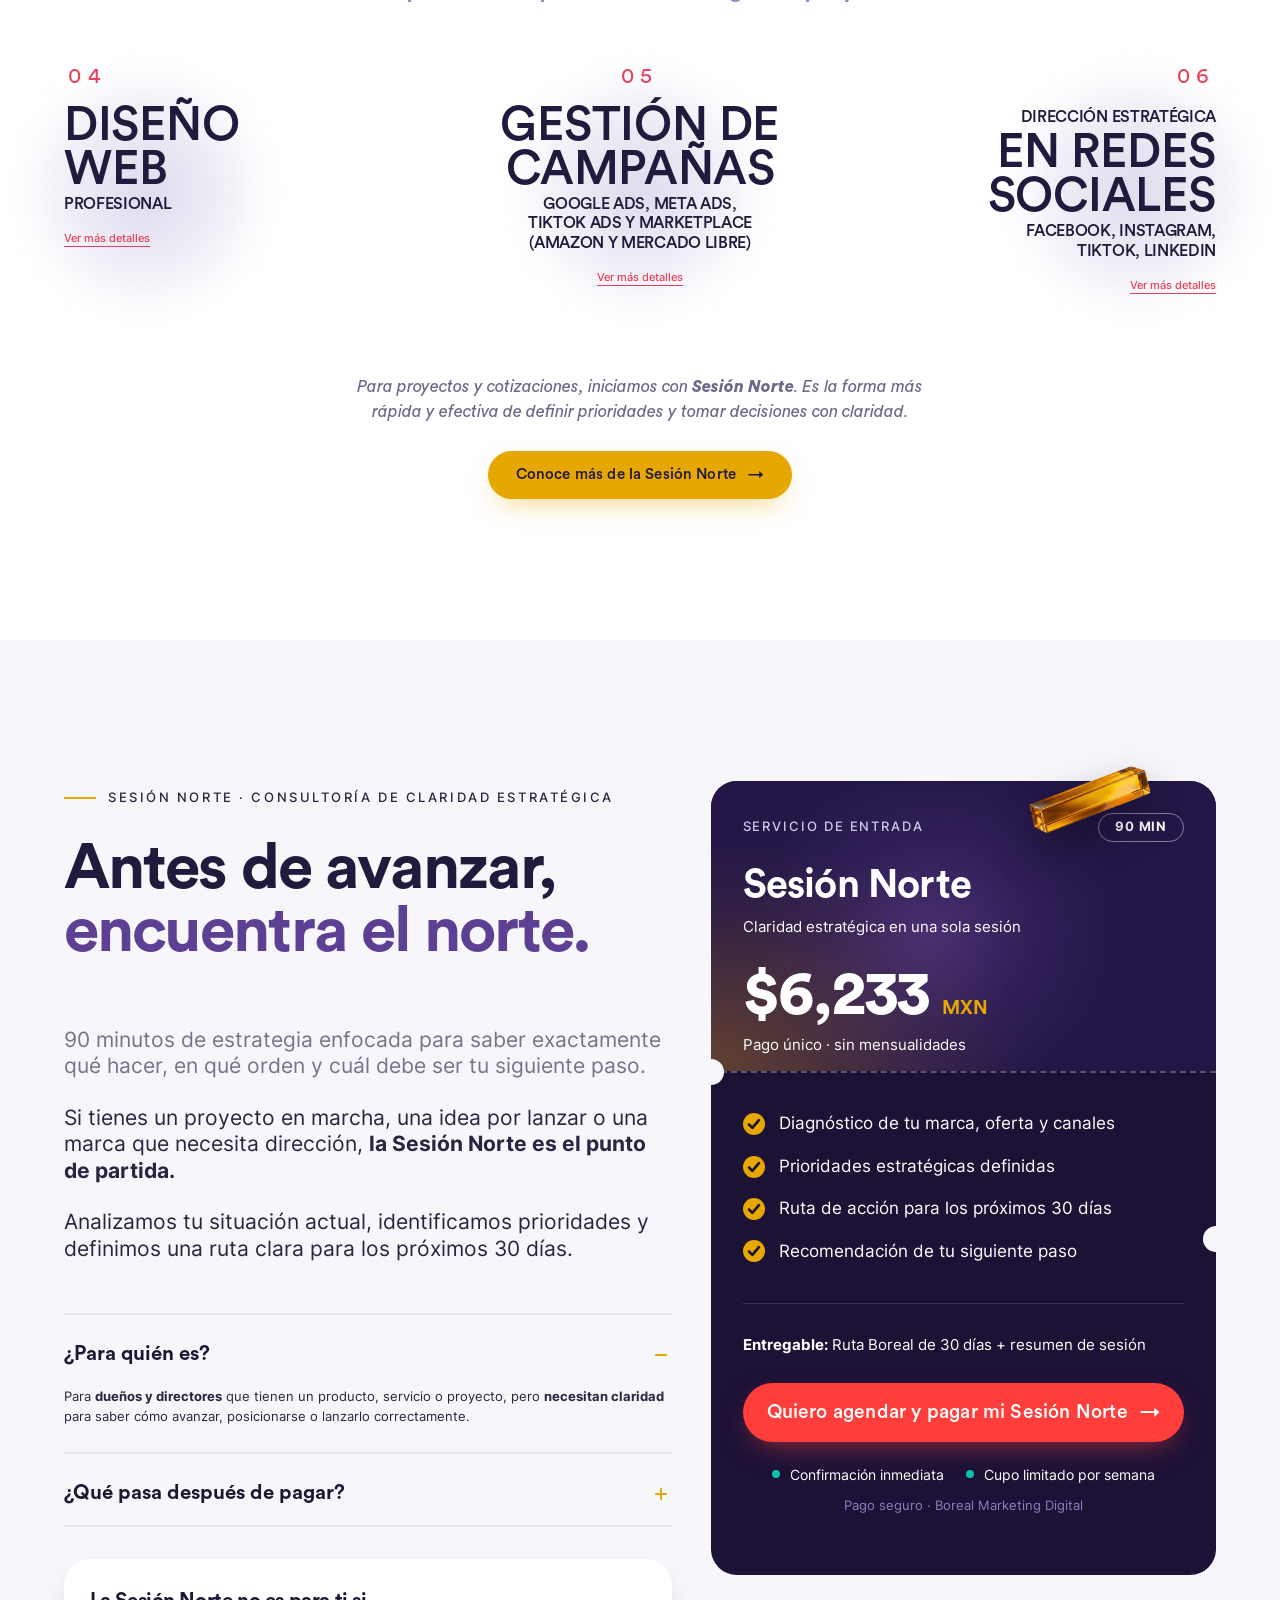
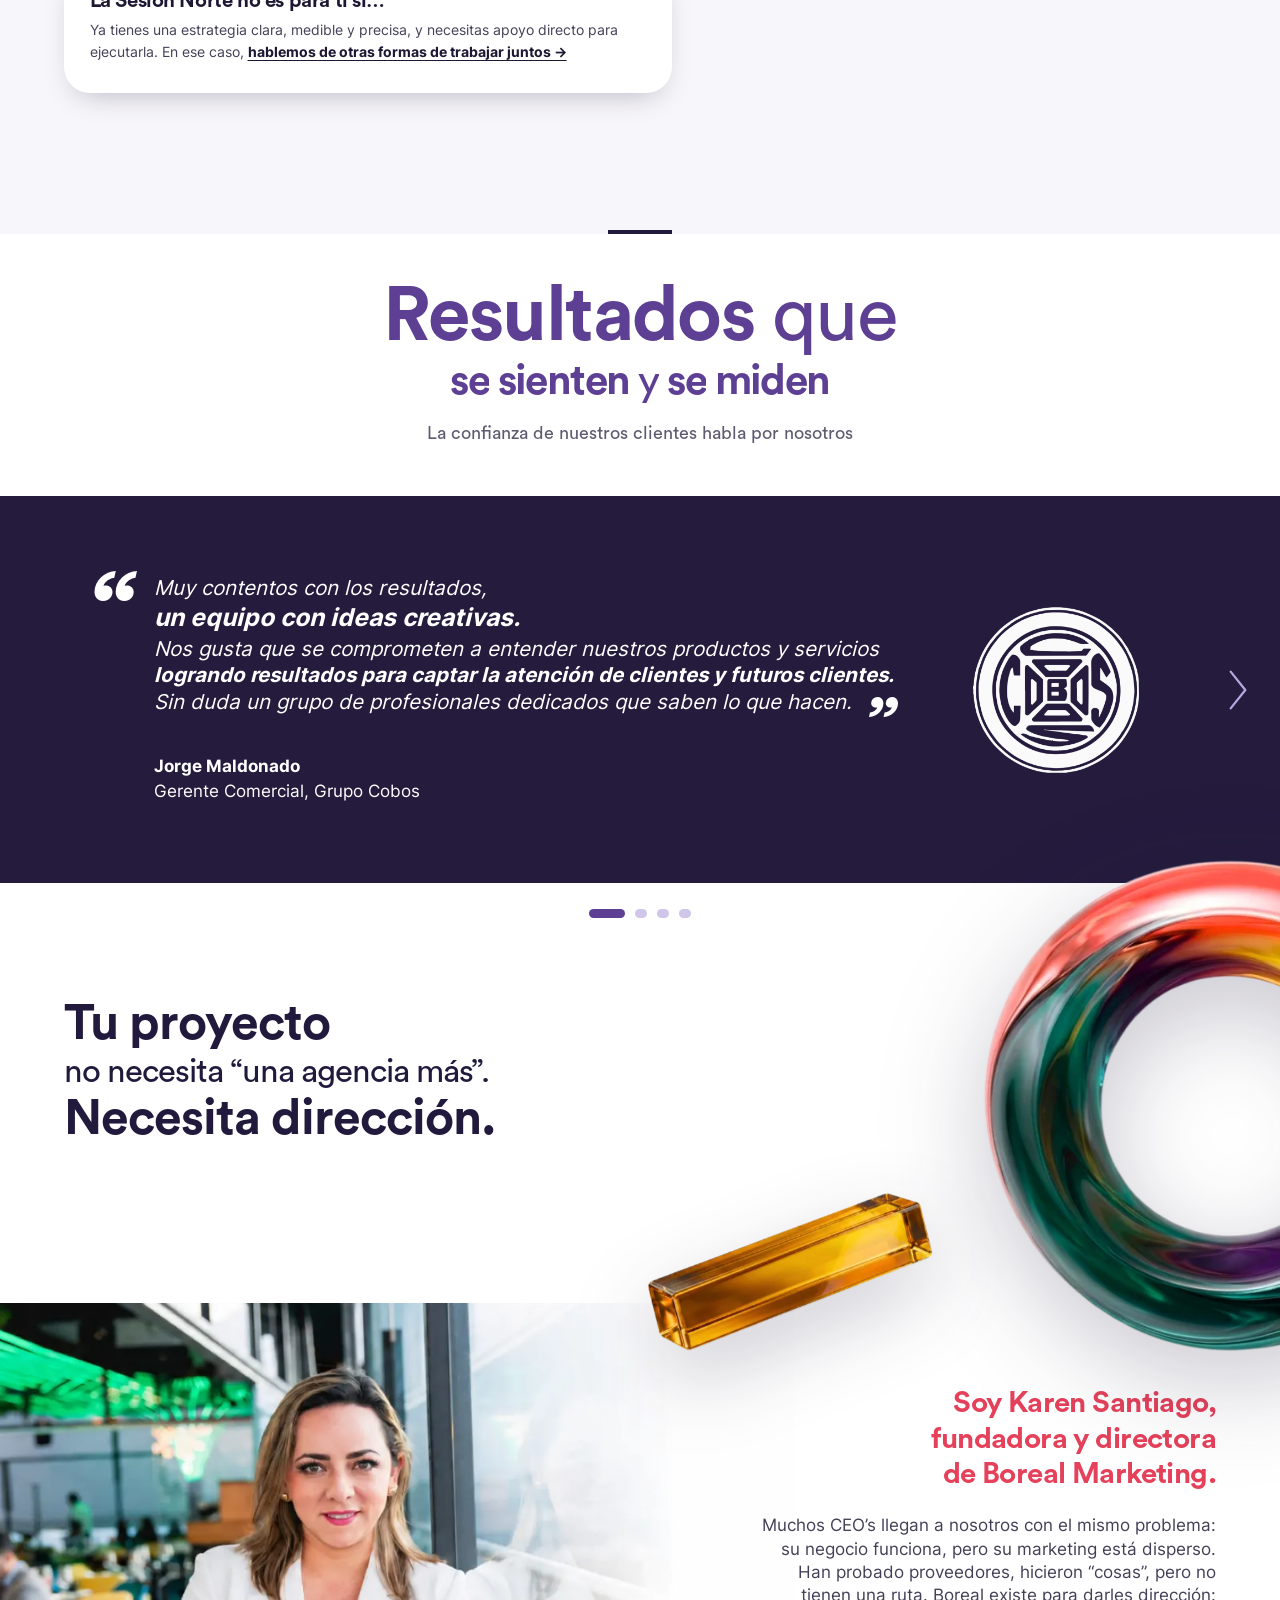
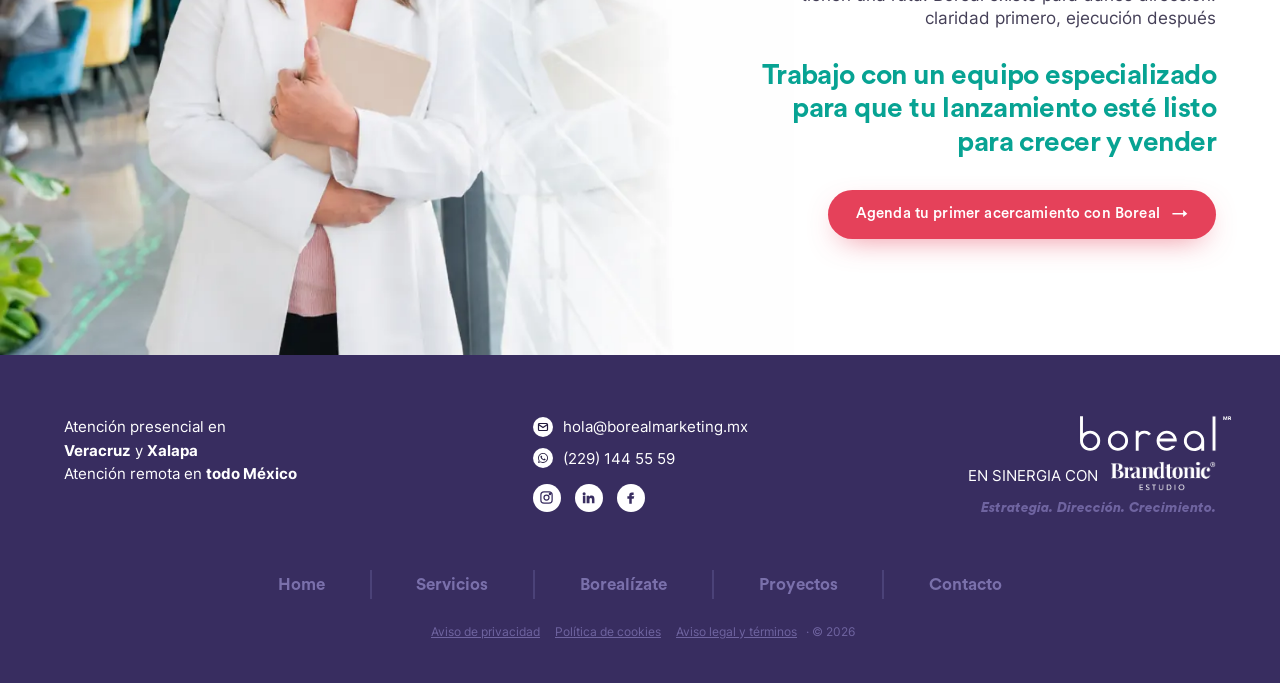
==== commit e8570af7: "Coboxin: nuevas fotos horizontales en la galería Co-Authored-By: Claude Opus 5.5 (1M context) <norep" ====
--- a/index.html
+++ b/index.html
@@ -17,7 +17,7 @@
 <meta name="theme-color" content="#221a3d">
 <link rel="icon" href="assets/fig/fullcolor.webp">
 <link rel="preload" href="assets/fonts/CircularStd-Bold.otf" as="font" type="font/otf" crossorigin>
-<link rel="stylesheet" href="css/styles.css?v=202610191217">
+<link rel="stylesheet" href="css/styles.css?v=202610201104">
 </head>
 <body data-page="home">
 <!-- Google Tag Manager (noscript) -->
@@ -244,6 +244,6 @@
   </section>
 </main>
 
-<script src="js/main.js?v=202610191217"></script>
+<script src="js/main.js?v=202610201104"></script>
 </body>
 </html>
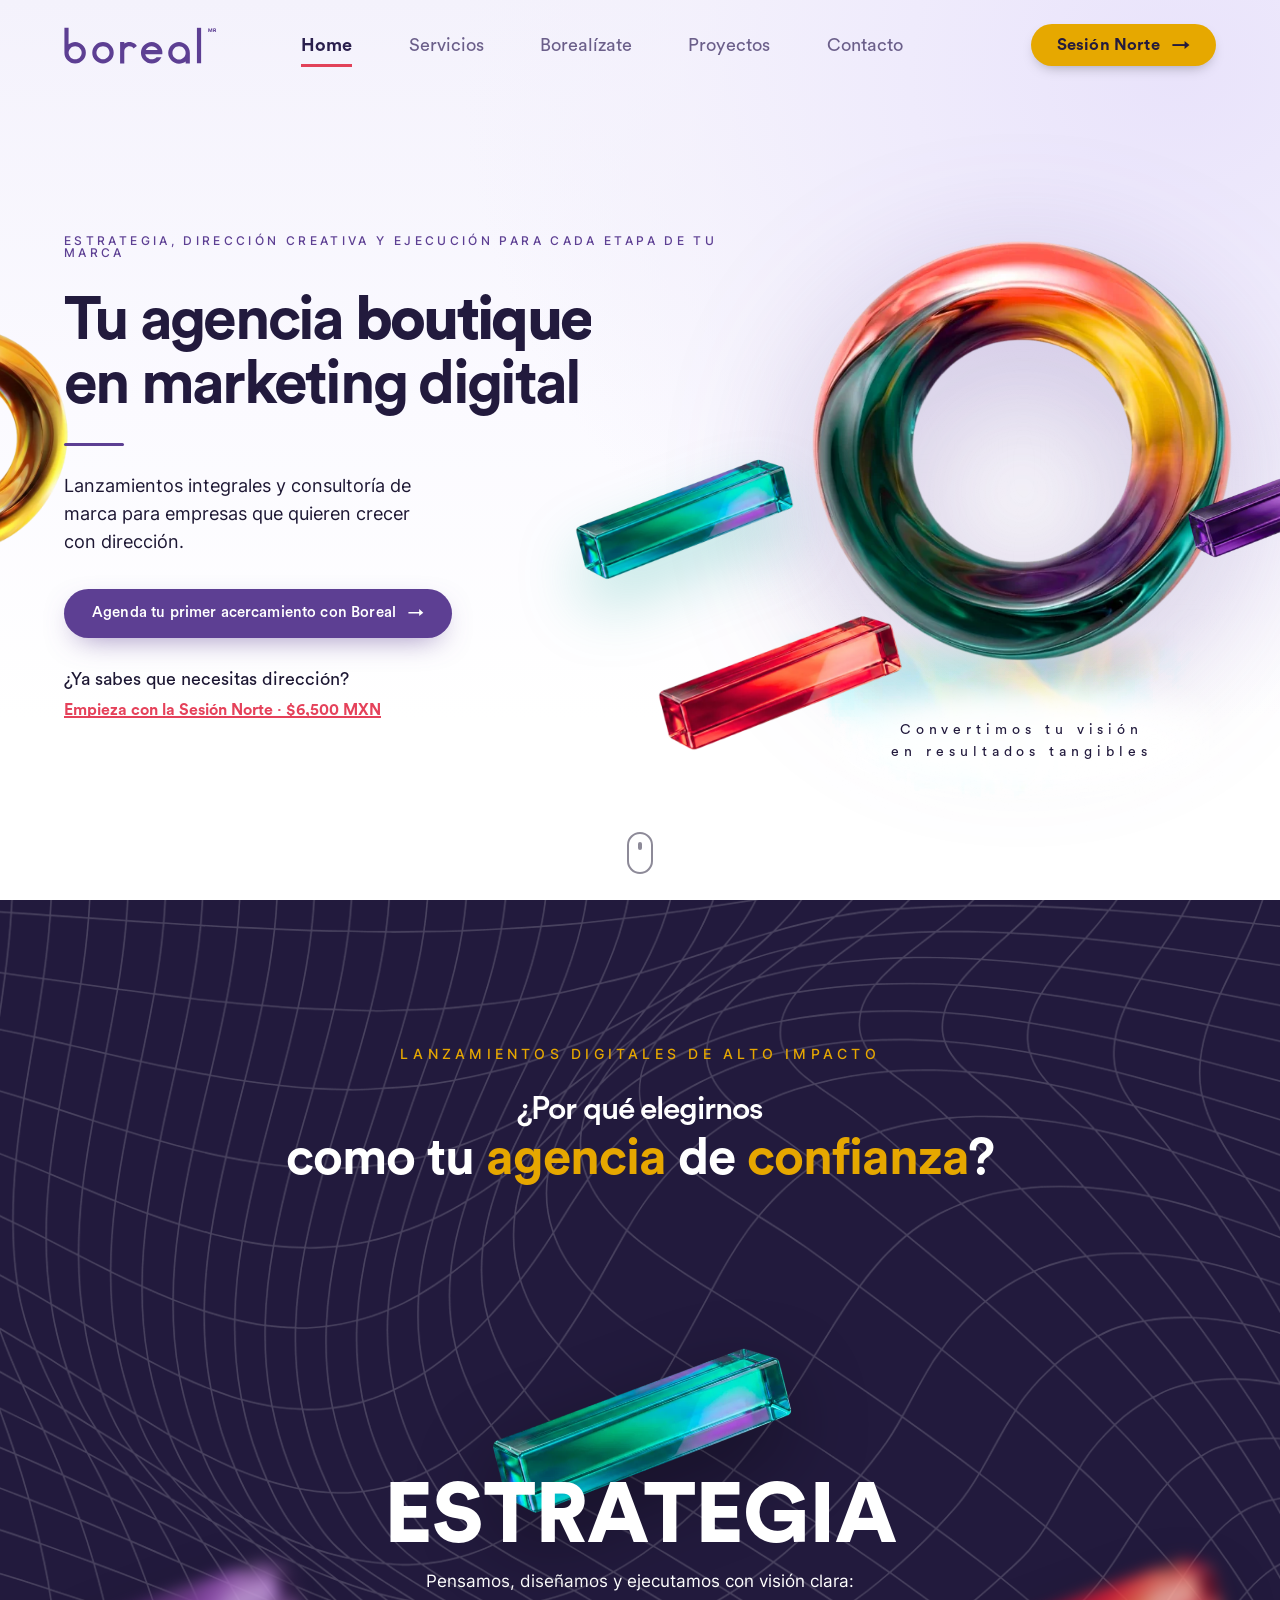
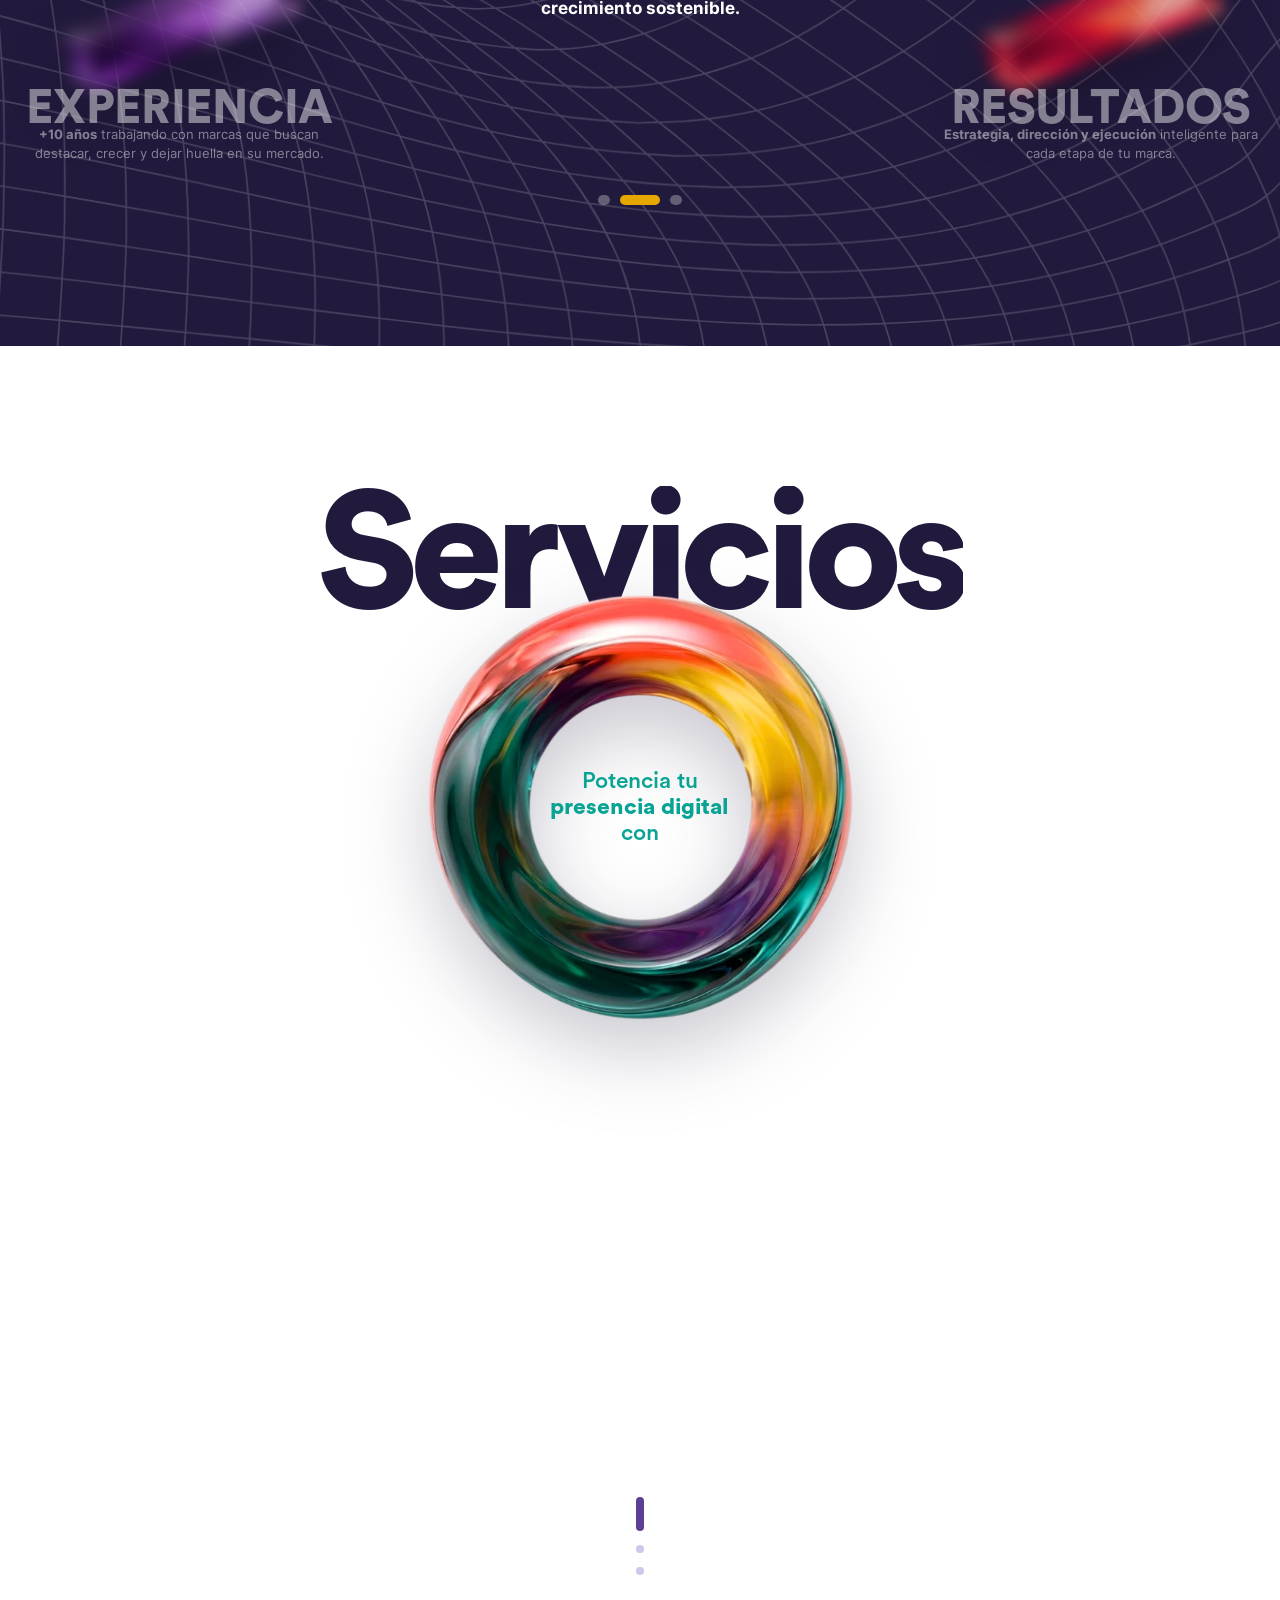
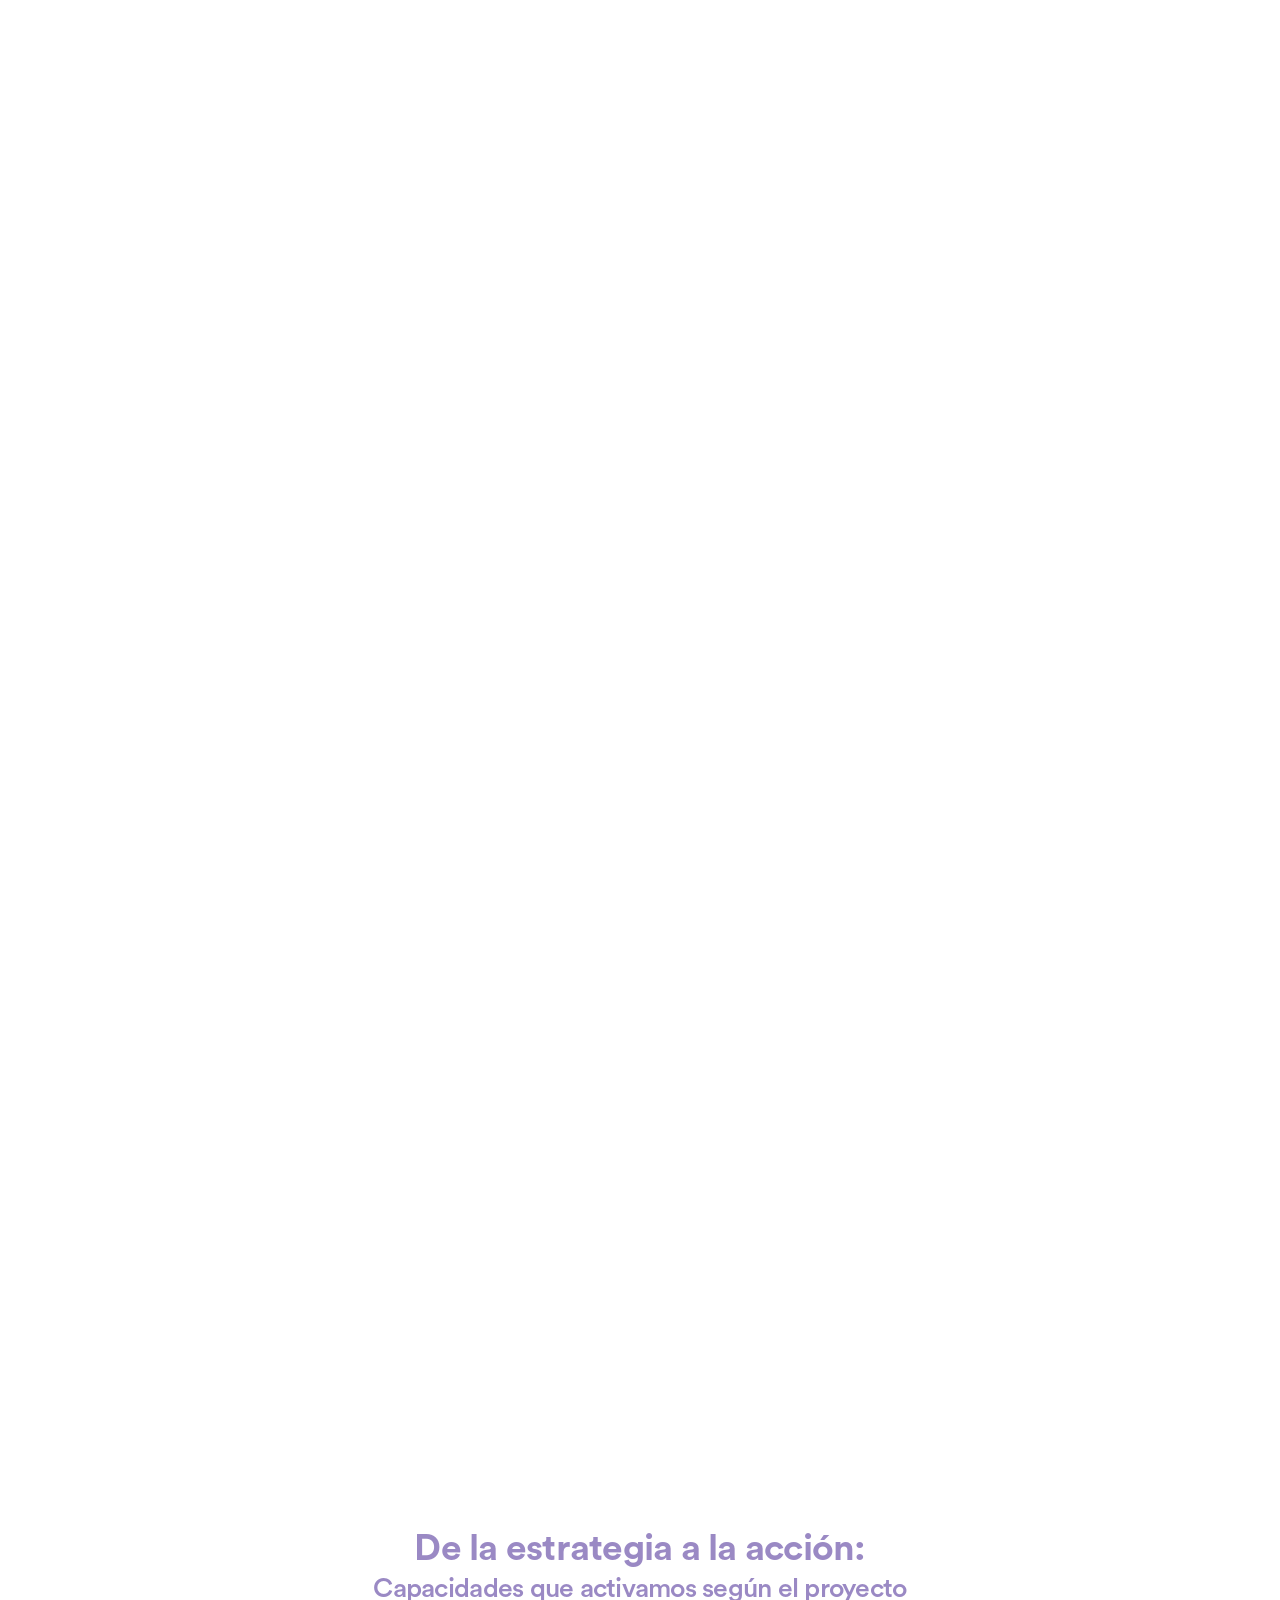
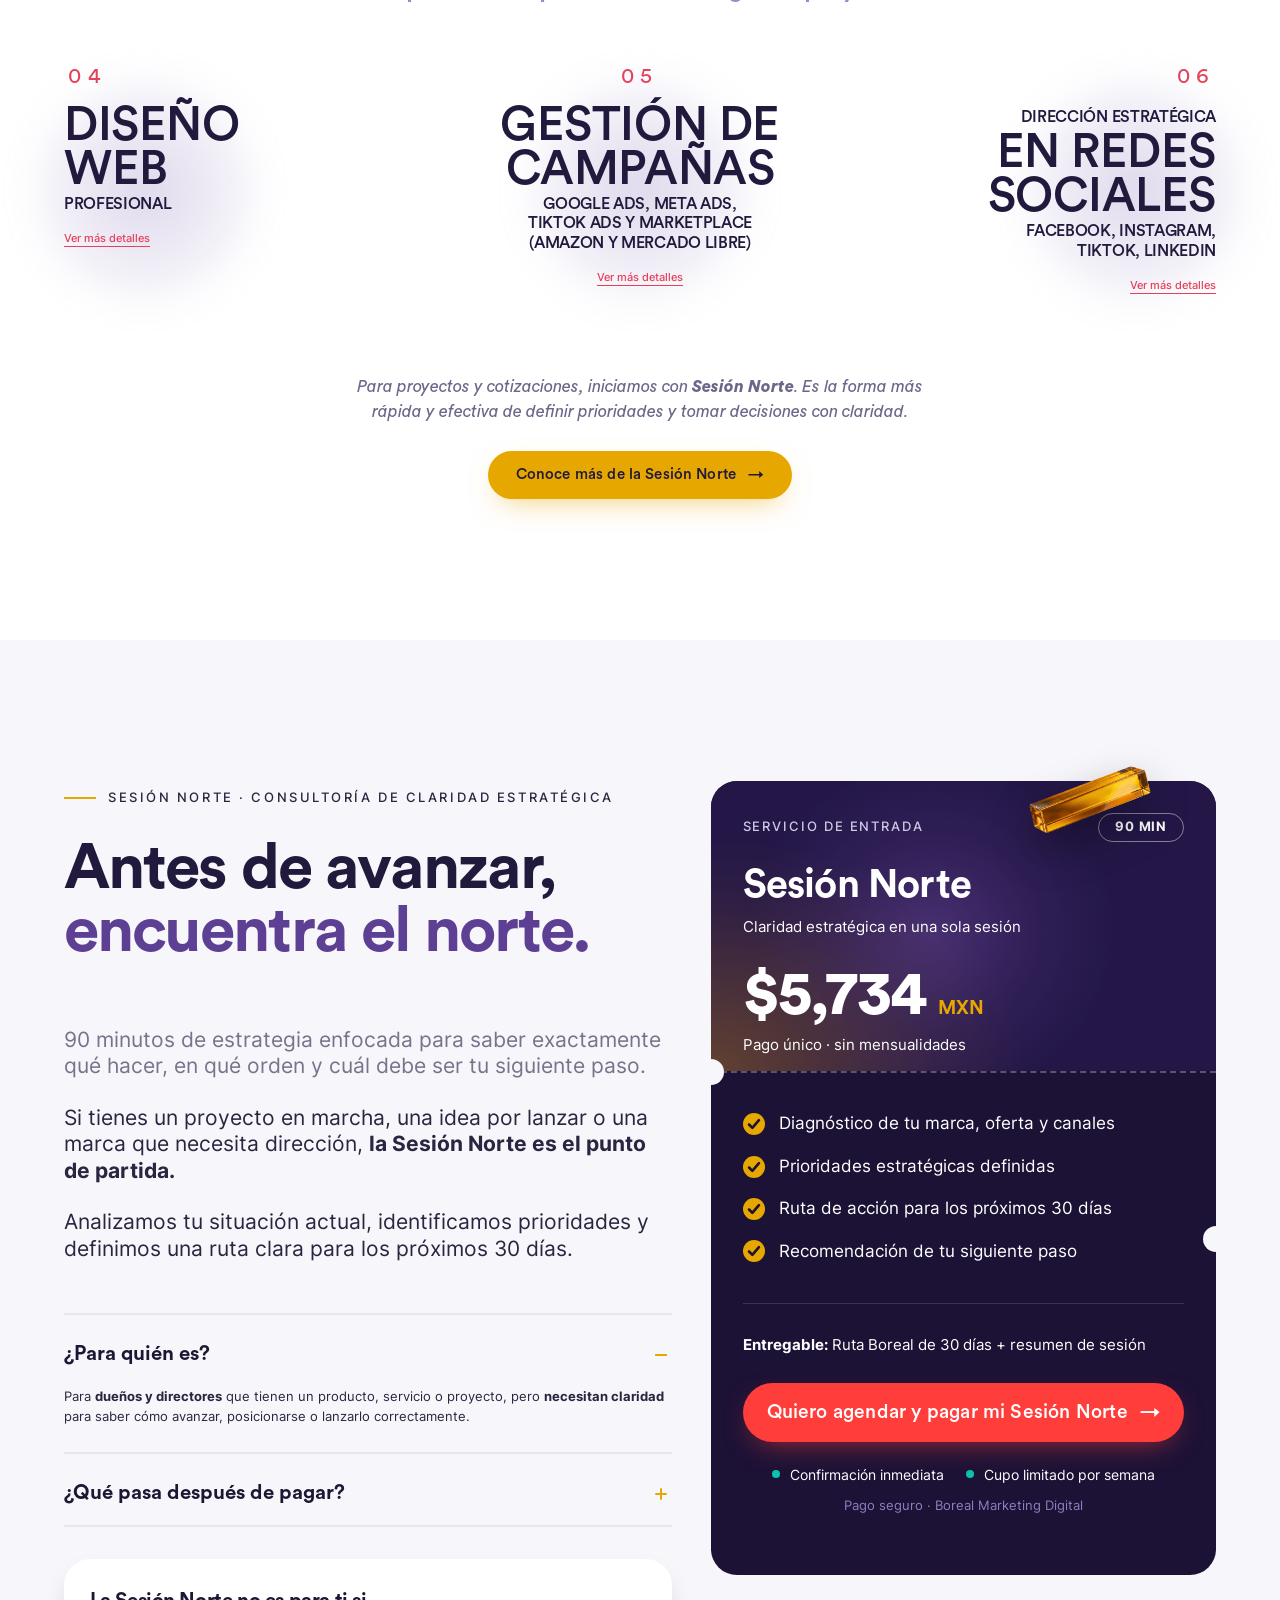
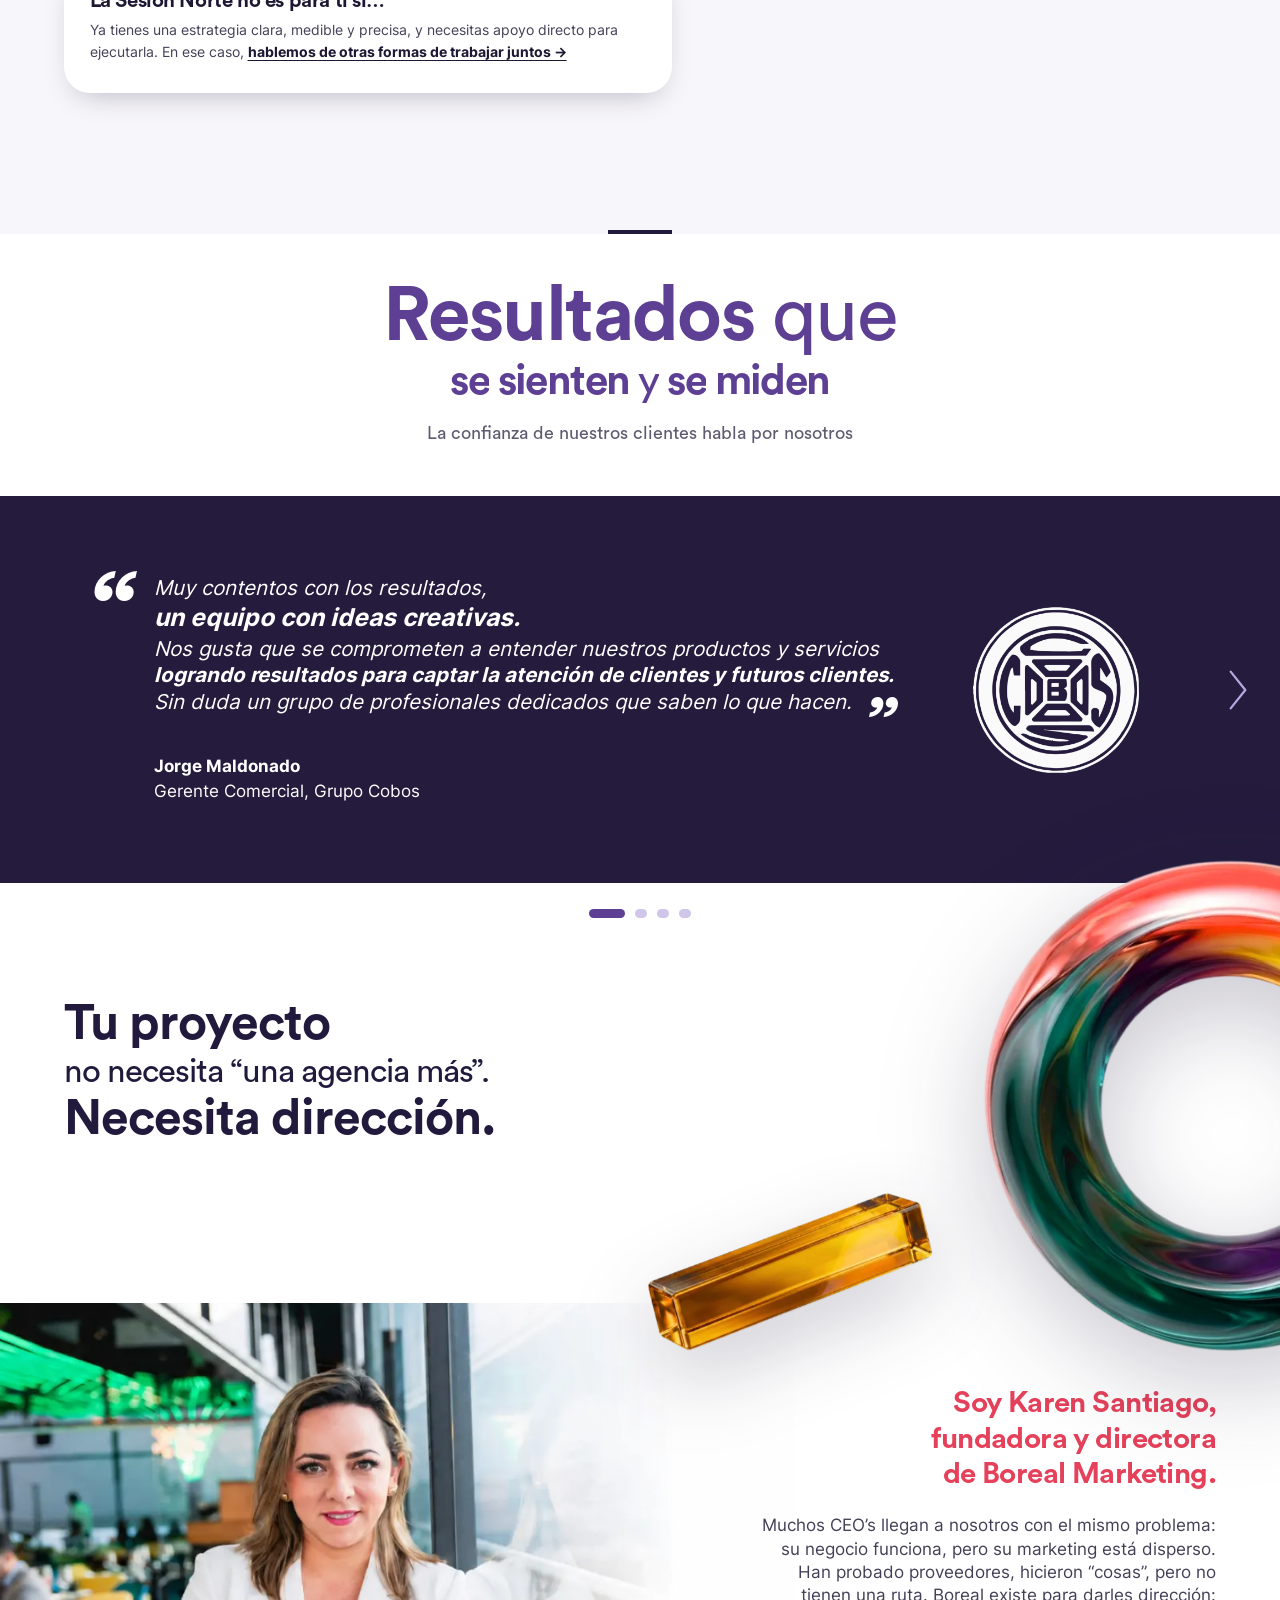
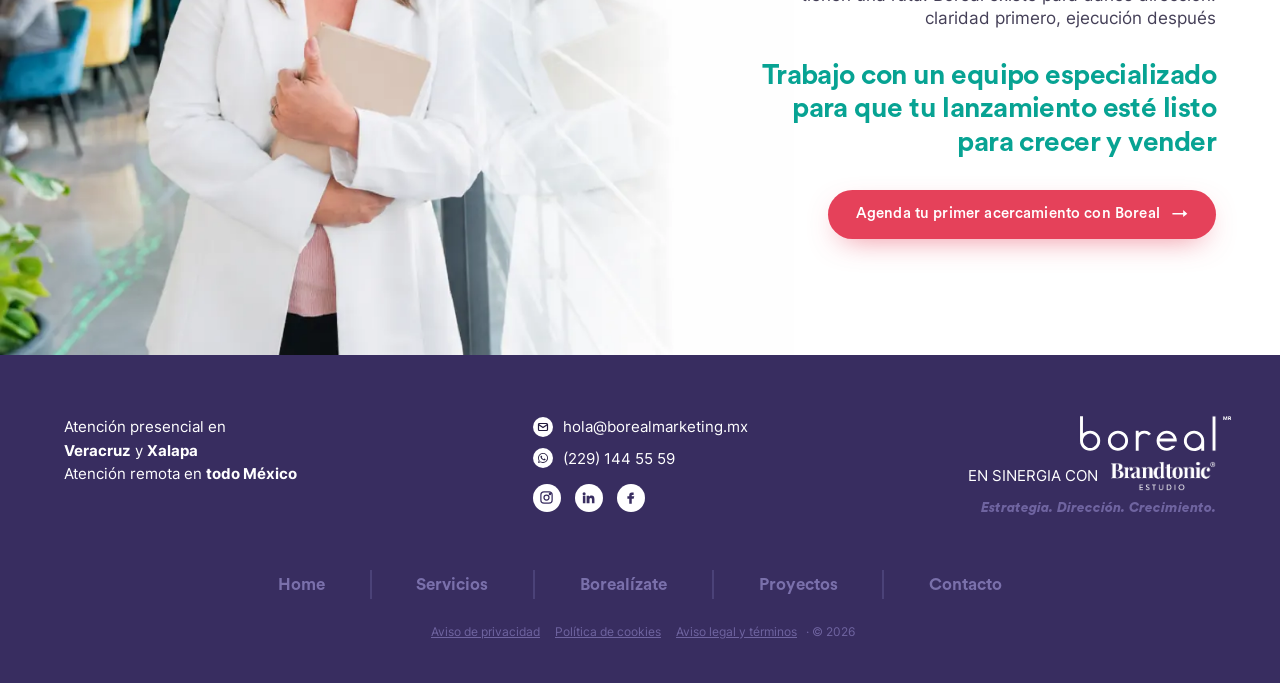
==== commit f623bd75: "Coboxin: foto grande de la galería recortada para llenar el recuadro, sin franjas desenfocadas Co-Au" ====
--- a/index.html
+++ b/index.html
@@ -17,7 +17,7 @@
 <meta name="theme-color" content="#221a3d">
 <link rel="icon" href="assets/fig/fullcolor.webp">
 <link rel="preload" href="assets/fonts/CircularStd-Bold.otf" as="font" type="font/otf" crossorigin>
-<link rel="stylesheet" href="css/styles.css?v=202610201104">
+<link rel="stylesheet" href="css/styles.css?v=202610201115">
 </head>
 <body data-page="home">
 <!-- Google Tag Manager (noscript) -->
@@ -244,6 +244,6 @@
   </section>
 </main>
 
-<script src="js/main.js?v=202610201104"></script>
+<script src="js/main.js?v=202610201115"></script>
 </body>
 </html>
